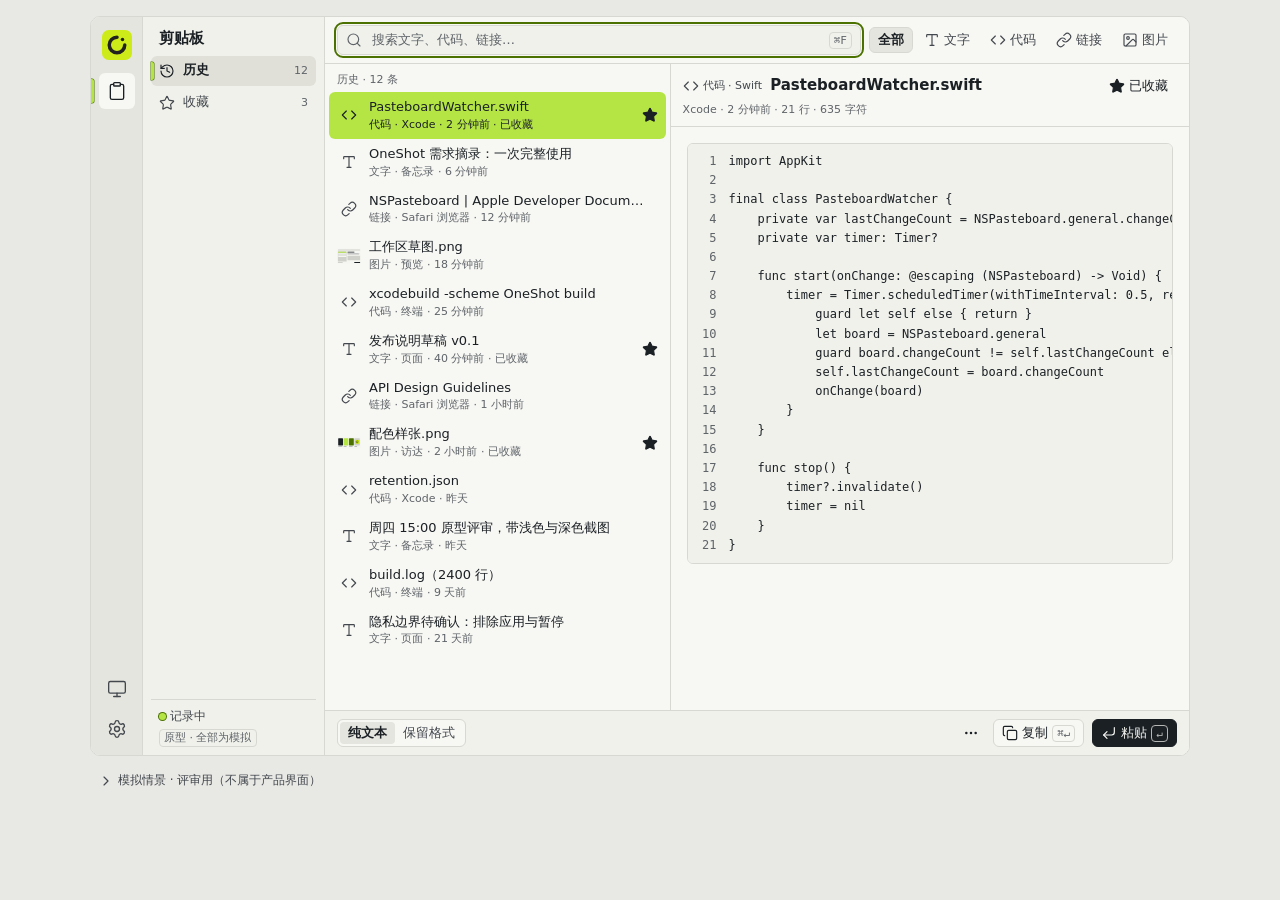
==== prototype/prototype.html @ 05b7710a "Add interactive OneShot prototype" ====
<!doctype html>
<html lang="zh-CN" data-theme="light" data-motion="full">
<head>
<meta charset="utf-8">
<meta name="viewport" content="width=device-width, initial-scale=1">
<title>OneShot · 交互原型（模拟）</title>
<style>
/* OneShot 交互原型。应用导轨 → 功能栏 → 工作区。
 * UI 图标采用 Lucide；完整图标许可证内嵌于本文件。
 */
/* ---- design tokens ---- */
:root {
  /* 字体：只用本机 SF / 苹方 / SF Mono，不加载网络字体 */
  --font-ui-system: -apple-system, BlinkMacSystemFont, "SF Pro Text", "PingFang SC", "Hiragino Sans GB", system-ui, sans-serif;
  --font-ui-pingfang: "PingFang SC", -apple-system, BlinkMacSystemFont, "Hiragino Sans GB", system-ui, sans-serif;
  --font-mono-sf: ui-monospace, "SF Mono", Menlo, monospace;
  --font-mono-menlo: Menlo, ui-monospace, "SF Mono", monospace;
  --font-ui: var(--font-ui-system);
  --font-mono: var(--font-mono-sf);
  /* 字级：13px 为界面正文；设置只提供放大档，不提供缩小档 */
  --text-xs: 11px; --text-sm: 12px; --text-md: 13px; --text-lg: 15px; --text-xl: 20px;
  --lh-tight: 1.25; --lh-ui: 1.45; --lh-prose: 1.65;
  --weight-regular: 400; --weight-strong: 600; --tracking-title: -.01em;
  --space-2xs: 2px; --space-xs: 4px; --space-sm: 8px; --space-md: 12px; --space-lg: 16px; --space-xl: 24px;
  --radius-sm: 4px; --radius-md: 6px; --radius-lg: 10px;
  /* 密度：只改控件高度与行距，不改字号；图标 16 / 20 / 24 三档 */
  --ctl-h: 28px; --row-py: 6px; --nav-h: 30px;
  --icon-sm: 16px; --icon-md: 20px; --icon-lg: 24px;
  /* 三栏：应用导轨固定窄宽；功能栏随中文标签（约 11–14 字）；工作区占剩余 */
  --rail-w: 52px; --rail-hit: 36px; --brand-rail: 32px; --fn-w: 14em; --fn-min: 11em;
  --ease-out: cubic-bezier(.2, .8, .2, 1); --ease-in: cubic-bezier(.4, 0, 1, 1); --ease-in-out: cubic-bezier(.65, 0, .35, 1);
  --dur-fast: 120ms; --dur-base: 200ms; --dur-slow: 280ms;

  --color-desk: oklch(93% .006 110);
  --color-paper: oklch(97.5% .006 110);
  --color-paper-2: oklch(95.5% .007 110);
  --color-paper-3: oklch(92% .008 110);
  --color-rule: oklch(88% .008 110);
  --color-ink: oklch(24% .012 250);
  --color-ink-2: oklch(40% .012 250);
  --color-ink-3: oklch(50% .01 250);
  --color-accent: oklch(86% .19 125);
  --color-on-accent: oklch(24% .012 250);
  --color-accent-deep: oklch(50% .14 128);
  --color-focus: oklch(50% .14 128);
  --color-sel-muted: oklch(90.5% .01 110);
  --color-danger: oklch(52% .17 28);
  --color-mark: oklch(86% .19 125 / .45);
  /* 品牌字形（无底板 sm 派生）：浅色环与点都用墨色（lime 点在纸白上对比不足）；深色环纸白、点 lime */
  --color-brand-ring: var(--color-ink); --color-brand-dot: var(--color-ink);
  --rule-hair: 1px solid var(--color-rule);
  --color-scrim: oklch(24% .012 250 / .28);
  --shadow-pop: 0 8px 24px oklch(24% .012 250 / .18);
  /* 模拟图片内容自身的颜色，不随主题变化 */
  --color-img-paper: oklch(97% .006 110); --color-img-rule: oklch(86% .008 110);
  --color-img-ink: oklch(24% .012 250); --color-img-grey: oklch(62% .01 250);
  --color-img-lime: oklch(86% .19 125); --color-img-olive: oklch(50% .14 128);
}
[data-theme="dark"] {
  --color-desk: oklch(13% .008 250);
  --color-paper: oklch(17% .008 250);
  --color-paper-2: oklch(20% .009 250);
  --color-paper-3: oklch(25% .01 250);
  --color-rule: oklch(30% .01 250);
  --color-ink: oklch(93% .006 110);
  --color-ink-2: oklch(80% .008 110);
  --color-ink-3: oklch(68% .008 110);
  --color-accent: oklch(84% .18 125);
  --color-on-accent: oklch(20% .012 250);
  --color-accent-deep: oklch(78% .16 126);
  --color-focus: oklch(88% .19 125);
  --color-sel-muted: oklch(28% .01 250);
  --color-danger: oklch(70% .15 28);
  --color-mark: oklch(84% .18 125 / .3);
  --color-brand-dot: var(--color-accent);
  --color-scrim: oklch(5% .01 250 / .55);
  --shadow-pop: 0 8px 24px oklch(5% .01 250 / .5);
}
@media (prefers-reduced-motion: reduce) {
  :root { --dur-fast: 100ms; --dur-base: 150ms; --dur-slow: 150ms; }
}
[data-motion="reduced"] { --dur-fast: 100ms; --dur-base: 150ms; --dur-slow: 150ms; }
[data-motion="off"] { --dur-fast: 0ms; --dur-base: 0ms; --dur-slow: 0ms; }
/* 设置 › 外观：字体与密度（即时生效） */
[data-font="pingfang"] { --font-ui: var(--font-ui-pingfang); }
[data-mono="menlo"] { --font-mono: var(--font-mono-menlo); }
[data-density="comfortable"] { --ctl-h: 32px; --row-py: 8px; --nav-h: 34px; }
[data-text="lg"] { --text-xs: 12px; --text-sm: 13px; --text-md: 14px; --text-lg: 16px; --text-xl: 21px; }

/* ---- base ---- */
html, body { margin: 0; overflow-x: clip; }
html { color-scheme: light; }
html[data-theme="dark"] { color-scheme: dark; }
* { box-sizing: border-box; }
body { min-height: 100dvh; background: var(--color-desk); color: var(--color-ink); font: var(--weight-regular) var(--text-md)/var(--lh-ui) var(--font-ui);
  display: flex; flex-direction: column; align-items: center; gap: var(--space-md); padding: var(--space-lg); -webkit-font-smoothing: antialiased; }
button { font: inherit; color: inherit; }
:focus-visible { outline: 2px solid var(--color-focus); outline-offset: 2px; }
/* Lucide：16px 用于按钮与行内，20px 用于空态/状态，24px 只用于大面积空态；线宽随尺寸收窄，保持视觉一致 */
.ic { width: var(--icon-sm); height: var(--icon-sm); flex: none; display: block; }
.ic.md { width: var(--icon-md); height: var(--icon-md); }
.ic.lg { width: var(--icon-lg); height: var(--icon-lg); }
.ic.fill { fill: currentColor; }
mark { background: var(--color-mark); color: inherit; border-radius: 2px; }
.sr { position: absolute; width: 1px; height: 1px; overflow: hidden; clip-path: inset(50%); white-space: nowrap; }
kbd { font: var(--text-xs)/1 var(--font-mono); color: var(--color-ink-3); padding: var(--space-2xs) var(--space-xs); border: var(--rule-hair); border-radius: var(--radius-sm); }

/* ---- 工作区 ---- */
/* 三栏：应用（窄导轨）→ 功能 → 工作区；三栏是同一张纸的三种纸色，只用细线分隔 */
.app { width: min(1100px, 100%); height: min(740px, calc(100dvh - 88px)); min-height: 360px; background: var(--color-paper);
  border: var(--rule-hair); border-radius: var(--radius-lg); overflow: hidden; position: relative;
  display: grid; grid-template-columns: var(--rail-w) minmax(var(--fn-min), var(--fn-w)) minmax(0, 1fr); grid-template-rows: minmax(0, 1fr); }
.route { display: contents; }
.rail { grid-column: 1; grid-row: 1 / -1; display: flex; flex-direction: column; align-items: center; gap: var(--space-xs); padding: var(--space-md) 0 var(--space-sm);
  background: var(--color-paper-3); border-right: var(--rule-hair); min-height: 0; }
/* 品牌原稿 ≥32px 直接使用（design.md：32px 以上用原稿） */
.brand { display: block; margin-bottom: var(--space-sm); }
.brand svg { display: block; width: var(--brand-rail); height: var(--brand-rail); }
/* 唤起：圆点从环心落到缺口处，一次、无回弹（user units：环心 256,256 → 点 343.68,168.32） */
.brand.is-wake circle { animation: brand-wake var(--dur-base) var(--ease-out); }
@keyframes brand-wake { from { opacity: 0; transform: translate(-87.68px, 87.68px); } }
/* 输出反馈字形：assets/brand/oneshot-a-glyph-sm.svg 的内联副本（环两端各收 5°，16px 下端点与点间距约 2.6px） */
.fx { width: var(--icon-sm); height: var(--icon-sm); flex: none; visibility: hidden; }
.fx[data-fx="wait"], .fx[data-fx="ok"], .fx[data-fx="err"] { visibility: visible; }
.fx-ring { fill: none; stroke: var(--color-brand-ring); stroke-width: 56; stroke-linecap: round; transform-origin: 256px 256px; }
.fx-dot { fill: var(--color-brand-dot); transform-origin: 343.68px 168.32px; }
/* 等待：点离位变淡；full 下环转 ≤3 圈（每圈结束缺口都回到点上），超时/取消/完成由 JS 换态即停 */
.fx[data-fx="wait"] .fx-dot { opacity: .4; }
.fx[data-fx="wait"] .fx-ring { animation: spin 1.2s linear 3; }
/* 成功：点回到全不透明并轻缩放一次后停住；失败：点改 danger 色，不抖动 */
.fx[data-fx="ok"] .fx-dot { animation: fx-settle var(--dur-base) var(--ease-out); }
.fx[data-fx="err"] .fx-dot { fill: var(--color-danger); }
@keyframes fx-settle { from { opacity: .4; transform: scale(.7); } }
@keyframes fx-fade { from { opacity: .4; } }
.rail-btn { position: relative; display: grid; place-items: center; width: var(--rail-hit); height: var(--rail-hit); border: 0; border-radius: var(--radius-md);
  background: none; color: var(--color-ink-2); cursor: default; transition: background-color var(--dur-fast) var(--ease-out); }
.rail-btn:hover { background: var(--color-paper-2); color: var(--color-ink); }
.rail-btn:active { transform: translateY(1px); }
.rail-btn:disabled, .rail-btn[aria-disabled="true"] { opacity: .45; cursor: not-allowed; background: none; transform: none; }
/* 选中：左侧 lime 细条 + 纸色变浅，不只靠颜色 */
.rail-btn[aria-current="page"] { background: var(--color-paper); color: var(--color-ink); }
.rail-btn[aria-current="page"]::before, .nav-btn[aria-current="page"]::before { content: ""; position: absolute; left: 0; top: 6px; bottom: 6px; width: 3px;
  border-radius: 0 2px 2px 0; background: var(--color-accent); box-shadow: 0 0 0 .5px var(--color-accent-deep); }
.rail-btn[aria-current="page"]::before { left: calc(-1 * (var(--rail-w) - var(--rail-hit)) / 2); }
.rail-btn[data-off]::after { content: ""; position: absolute; right: 5px; bottom: 5px; width: 6px; height: 6px; border-radius: 50%; background: var(--color-danger); }
.fn { grid-column: 2; grid-row: 1 / -1; display: flex; flex-direction: column; gap: var(--space-xs); min-width: 0; min-height: 0; padding: var(--space-md) var(--space-sm) var(--space-sm);
  background: var(--color-paper-2); border-right: var(--rule-hair); }
.fn-title { display: flex; align-items: center; gap: var(--space-sm); flex-wrap: wrap; margin: 0 var(--space-sm) var(--space-xs); font-size: var(--text-lg);
  font-weight: var(--weight-strong); letter-spacing: var(--tracking-title); line-height: var(--lh-tight); }
.fn-title .off { font-size: var(--text-sm); font-weight: var(--weight-regular); color: var(--color-danger); }
.fn-list { list-style: none; margin: 0; padding: 0; display: grid; gap: var(--space-2xs); }
.fn-foot { margin-top: auto; display: grid; gap: var(--space-xs); justify-items: start; padding: var(--space-sm) var(--space-sm) 0; border-top: var(--rule-hair); }
.work { grid-column: 3; grid-row: 1 / -1; min-width: 0; min-height: 0; display: grid; background: var(--color-paper); }
.clip-work { grid-template-rows: auto auto minmax(0, 1fr) auto; }
.set-work { grid-template-rows: minmax(0, 1fr) auto; }
.tag { font-size: var(--text-xs); color: var(--color-ink-3); border: var(--rule-hair); border-radius: var(--radius-sm); padding: 0 var(--space-xs); white-space: nowrap; }
.spacer { flex: 1; }
.rec { display: flex; align-items: center; gap: var(--space-xs); font-size: var(--text-sm); color: var(--color-ink-2); white-space: nowrap; }
.dot { width: 7px; height: 7px; border-radius: 50%; background: var(--color-accent); box-shadow: 0 0 0 1px var(--color-accent-deep); }

.btn { position: relative; display: inline-flex; align-items: center; gap: var(--space-xs); height: var(--ctl-h); padding: 0 var(--space-sm); border: var(--rule-hair);
  border-radius: var(--radius-md); background: var(--color-paper); white-space: nowrap; cursor: default;
  transition: background-color var(--dur-fast) var(--ease-out), transform var(--dur-fast) var(--ease-out); }
.btn:hover { background: var(--color-paper-3); }
.btn:active { transform: translateY(1px); }
.btn:disabled { opacity: .45; cursor: not-allowed; transform: none; background: var(--color-paper); }
.btn[data-state="loading"] { cursor: progress; opacity: .7; }
.btn[data-state="error"] { border-color: var(--color-danger); color: var(--color-danger); }
.btn.quiet { border-color: transparent; background: transparent; }
.btn.quiet:hover { background: var(--color-paper-3); }
.btn.icon { padding: 0 var(--space-xs); min-width: var(--ctl-h); justify-content: center; }
.btn[aria-disabled="true"] { opacity: .45; cursor: not-allowed; }
/* 触屏：视觉尺寸不变，命中区扩到 ≥ 44px */
@media (pointer: coarse) { .btn.icon::before { content: ""; position: absolute; inset: -8px; } }
.btn.primary { background: var(--color-ink); color: var(--color-paper); border-color: var(--color-ink); }
.btn.primary:hover { background: var(--color-ink-2); }
.btn.primary kbd { color: inherit; border-color: currentColor; opacity: .7; }
.btn.primary:disabled { background: var(--color-ink); }

.query { display: flex; align-items: center; gap: var(--space-sm); padding: var(--space-sm) var(--space-md); border-bottom: var(--rule-hair); min-width: 0; }
.search { flex: 1 1 240px; min-width: 0; display: flex; align-items: center; gap: var(--space-sm); height: calc(var(--ctl-h) + 2px); padding: 0 var(--space-sm);
  background: var(--color-paper-2); border: var(--rule-hair); border-radius: var(--radius-md); color: var(--color-ink-3); }
.search:focus-within { outline: 2px solid var(--color-focus); outline-offset: 1px; }
.search input { flex: 1; min-width: 0; border: 0; background: none; font: inherit; color: var(--color-ink); outline: none; }
.search input::placeholder { color: var(--color-ink-3); }
.filters { display: flex; gap: var(--space-2xs); overflow-x: auto; scrollbar-width: none; flex: none; max-width: 100%; }
.chip { height: calc(var(--ctl-h) - 2px); padding: 0 var(--space-sm); border: 1px solid transparent; border-radius: var(--radius-md); background: none;
  display: inline-flex; align-items: center; gap: var(--space-xs); color: var(--color-ink-2); white-space: nowrap; cursor: default; }
.chip:hover { background: var(--color-paper-3); }
.chip[aria-pressed="true"] { background: var(--color-paper-3); border-color: var(--color-rule); color: var(--color-ink); font-weight: var(--weight-strong); }

.split { display: grid; grid-template-columns: minmax(0, 4fr) minmax(0, 6fr); min-height: 0; }
.list { overflow-y: auto; border-right: var(--rule-hair); padding: var(--space-xs); outline-offset: -2px; overscroll-behavior: contain; }
.cap { font-size: var(--text-xs); color: var(--color-ink-3); padding: var(--space-xs) var(--space-sm); font-variant-numeric: tabular-nums; }
.row { display: grid; grid-template-columns: 24px minmax(0, 1fr) auto; align-items: center; gap: var(--space-sm); padding: var(--row-py) var(--space-sm); border-radius: var(--radius-md); cursor: default; }
.row:hover { background: var(--color-paper-2); }
.row[aria-selected="true"] { background: var(--color-sel-muted); }
.app.is-nav .row[aria-selected="true"] { background: var(--color-accent); color: var(--color-on-accent); }
.app.is-nav .row[aria-selected="true"] .row-meta { color: var(--color-on-accent); }
.row-ic { width: 24px; height: 24px; display: grid; place-items: center; color: var(--color-ink-2); }
.app.is-nav .row[aria-selected="true"] .row-ic { color: var(--color-on-accent); }
.thumb { width: 24px; height: 18px; display: block; border-radius: 2px; overflow: hidden; }
.thumb svg { width: 100%; height: 100%; display: block; }
.row-main { min-width: 0; display: grid; }
.row-title { overflow: hidden; text-overflow: ellipsis; white-space: nowrap; }
.row-meta { font-size: var(--text-xs); color: var(--color-ink-3); overflow: hidden; text-overflow: ellipsis; white-space: nowrap; font-variant-numeric: tabular-nums; }

.preview { display: grid; grid-template-rows: auto auto minmax(0, 1fr); min-width: 0; min-height: 0; }
.pv-head { display: flex; align-items: center; gap: var(--space-sm); padding: var(--space-sm) var(--space-md) 0; min-width: 0; }
.pv-head .back { display: none; }
.pv-type { display: inline-flex; align-items: center; gap: var(--space-xs); font-size: var(--text-xs); color: var(--color-ink-2); white-space: nowrap; }
.pv-title { flex: 1; min-width: 0; margin: 0; font-size: var(--text-lg); font-weight: 600; overflow: hidden; text-overflow: ellipsis; white-space: nowrap; }
.btn[aria-pressed="true"] .ic { fill: currentColor; }
.pv-meta { padding: var(--space-2xs) var(--space-md) var(--space-sm); font-size: var(--text-xs); color: var(--color-ink-3); border-bottom: var(--rule-hair); font-variant-numeric: tabular-nums; }
.pv-body { overflow: auto; padding: var(--space-lg) var(--space-lg) var(--space-xl); outline-offset: -2px; overscroll-behavior: contain; }
.prose { max-width: 68ch; }
.prose p, .prose li { margin: 0 0 var(--space-md); line-height: var(--lh-prose); }
.prose h4 { font-size: var(--text-lg); margin: 0 0 var(--space-sm); }
.code { margin: 0; font: var(--text-sm)/1.6 var(--font-mono); background: var(--color-paper-2); border: var(--rule-hair); border-radius: var(--radius-md);
  padding: var(--space-sm) 0; overflow-x: auto; counter-reset: ln; tab-size: 4; }
.code .ln { display: block; white-space: pre; padding-right: var(--space-md); }
.code .ln::before { counter-increment: ln; content: counter(ln); display: inline-block; width: 4ch; margin-right: var(--space-md); text-align: right; color: var(--color-ink-3); user-select: none; }
.domain { font-size: var(--text-xl); font-weight: 600; margin: 0 0 var(--space-xs); overflow-wrap: anywhere; }
.url { font: var(--text-sm)/1.5 var(--font-mono); color: var(--color-ink-2); overflow-wrap: anywhere; margin: 0 0 var(--space-lg); }
.note { font-size: var(--text-sm); color: var(--color-ink-3); margin: var(--space-md) 0 0; }
.figure { margin: 0; }
.figure svg { width: 100%; max-width: 640px; height: auto; display: block; border: var(--rule-hair); border-radius: var(--radius-md); }
.im-bg { fill: var(--color-img-paper); } .im-line { fill: var(--color-img-rule); } .im-ink { fill: var(--color-img-ink); }
.im-grey { fill: var(--color-img-grey); } .im-lime { fill: var(--color-img-lime); } .im-olive { fill: var(--color-img-olive); }
.im-stroke { fill: none; stroke: var(--color-img-ink); }
.empty { display: grid; justify-items: start; gap: var(--space-sm); max-width: 40ch; color: var(--color-ink-2); }
.empty .ic { color: var(--color-ink-3); }
.empty p { margin: 0; }
.empty .acts { display: flex; gap: var(--space-sm); flex-wrap: wrap; }

.actions { display: flex; align-items: center; gap: var(--space-sm); padding: var(--space-sm) var(--space-md); border-top: var(--rule-hair); background: var(--color-paper-2); min-width: 0; }
.seg { display: inline-flex; padding: var(--space-2xs); border: var(--rule-hair); border-radius: var(--radius-md); background: var(--color-paper); flex: none; }
.seg button { height: calc(var(--ctl-h) - 6px); padding: 0 var(--space-sm); border: 0; border-radius: var(--radius-sm); background: none; color: var(--color-ink-2); white-space: nowrap; cursor: default; }
.seg button[aria-checked="true"] { background: var(--color-paper-3); color: var(--color-ink); font-weight: 600; }
.result { flex: 1; min-width: 0; font-size: var(--text-sm); line-height: 1.35; color: var(--color-ink-2); }
.result.err { color: var(--color-danger); }
[hidden] { display: none !important; }

.review { width: min(1100px, 100%); font-size: var(--text-sm); color: var(--color-ink-2); }
.review summary { display: inline-flex; align-items: center; gap: var(--space-xs); cursor: default; list-style: none; padding: var(--space-xs) var(--space-sm); border-radius: var(--radius-md); }
.review summary::-webkit-details-marker { display: none; }
.review summary .ic { transition: transform var(--dur-fast) var(--ease-out); }
.review[open] summary .ic { transform: rotate(90deg); }

/* ---- 多选、菜单、弹窗、提示 ---- */
.hosts { display: contents; }
.multibar { grid-row: 2; display: flex; align-items: center; gap: var(--space-xs); padding: var(--space-xs) var(--space-md); border-bottom: var(--rule-hair); background: var(--color-paper-2); font-size: var(--text-sm); min-width: 0; }
.query { grid-row: 1; } .split { grid-row: 3; } .actions { grid-row: 4; }
.pick { width: 16px; height: 16px; display: grid; place-items: center; border: 1px solid var(--color-ink-3); border-radius: var(--radius-sm); background: var(--color-paper); color: var(--color-paper); }
.row[aria-checked="true"] .pick { background: var(--color-ink); border-color: var(--color-ink); }
.btn.danger { background: var(--color-danger); border-color: var(--color-danger); color: var(--color-paper); }
.btn.danger:hover { background: var(--color-danger); opacity: .88; }
/* 加载图标：150ms 内不出现（避免一闪），之后有界旋转 ≤3 圈 */
.spin { animation: spin-in 1ms 150ms backwards, spin 1.2s linear 150ms 3; }
@keyframes spin-in { from { opacity: 0; } }
@keyframes spin { to { transform: rotate(360deg); } }
@keyframes pop { from { opacity: 0; transform: translateY(4px); } }
@keyframes fade { from { opacity: 0; } }

.menu { position: fixed; z-index: 20; min-width: 210px; padding: var(--space-xs); background: var(--color-paper); color: var(--color-ink);
  border: var(--rule-hair); border-radius: var(--radius-md); box-shadow: var(--shadow-pop); animation: pop var(--dur-base) var(--ease-out); }
.menu [role="menuitem"] { display: flex; align-items: center; gap: var(--space-sm); width: 100%; height: var(--ctl-h); padding: 0 var(--space-sm); border: 0;
  border-radius: var(--radius-sm); background: none; text-align: left; white-space: nowrap; cursor: default; }
.menu [role="menuitem"]:hover { background: var(--color-paper-3); }
.menu [role="menuitem"]:focus-visible { background: var(--color-paper-3); outline-offset: -2px; }
.menu [role="menuitem"]:active { transform: translateY(1px); }
.menu [role="menuitem"]:disabled { opacity: .45; cursor: not-allowed; background: none; }
.menu [role="menuitem"] kbd { margin-left: auto; }
.menu .warn { color: var(--color-danger); }
.menu hr { border: 0; border-top: var(--rule-hair); margin: var(--space-xs) 0; }

dialog { position: fixed; inset: 0; margin: auto; height: fit-content; max-height: min(86dvh, 680px); width: min(420px, calc(100vw - 2 * var(--space-lg)));
  padding: 0; border: var(--rule-hair); border-radius: var(--radius-lg); background: var(--color-paper); color: var(--color-ink); box-shadow: var(--shadow-pop); overflow: auto; }
dialog[open] { animation: pop var(--dur-slow) var(--ease-out); }
dialog::backdrop { background: var(--color-scrim); }
dialog.wide { width: min(560px, calc(100vw - 2 * var(--space-lg))); }
dialog.zoom { width: min(920px, calc(100vw - 2 * var(--space-lg))); }
.zoom .pv-body { max-height: 68dvh; }
.dlg-head { display: flex; align-items: center; gap: var(--space-sm); padding: var(--space-md) var(--space-lg); border-bottom: var(--rule-hair); }
.dlg-head h2 { flex: 1; min-width: 0; margin: 0; font-size: var(--text-lg); overflow-wrap: anywhere; }
.dlg-body { display: grid; gap: var(--space-lg); padding: var(--space-md) var(--space-lg); }
.dlg-body p { margin: 0; }
.dlg-foot { position: sticky; bottom: 0; display: flex; align-items: center; justify-content: flex-end; flex-wrap: wrap; gap: var(--space-sm);
  padding: var(--space-sm) var(--space-lg); border-top: var(--rule-hair); background: var(--color-paper-2); }
.dlg-list { margin: 0; padding-left: var(--space-lg); color: var(--color-ink-2); }
.dlg-list li { overflow-wrap: anywhere; }
.keys { display: grid; grid-template-columns: max-content minmax(0, 1fr); gap: var(--space-xs) var(--space-md); margin: 0; }
.keys dt { font: var(--text-sm)/1.6 var(--font-mono); } .keys dd { margin: 0; color: var(--color-ink-2); }

.opt { display: inline-flex; align-items: center; gap: var(--space-xs); white-space: nowrap; }
.opt:has(input:disabled) { color: var(--color-ink-3); cursor: not-allowed; }
input[type="radio"], input[type="checkbox"] { margin: 0; accent-color: var(--color-accent-deep); }
input[type="radio"]:disabled, input[type="checkbox"]:disabled { cursor: not-allowed; }
select { height: var(--ctl-h); padding: 0 var(--space-xs); font: inherit; color: var(--color-ink); background: var(--color-paper); border: var(--rule-hair); border-radius: var(--radius-md); }
select:hover { background: var(--color-paper-2); }
select:disabled { opacity: .55; cursor: not-allowed; }
.val { font-weight: var(--weight-strong); font-variant-numeric: tabular-nums; }
.help { min-height: 1lh; margin: 0; font-size: var(--text-sm); color: var(--color-ink-3); }
.help:empty { min-height: 0; }
.help.err { color: var(--color-danger); } .help.ok { color: var(--color-ink); }

/* ---- 设置（OneShot 应用层）：第二栏搜索 + 分类，第三栏选项（全部模拟） ---- */
.set-find .search { background: var(--color-paper); }
.set-nav { flex: 1; min-height: 0; overflow-y: auto; }
.set-nav ul { list-style: none; margin: 0; padding: 0; display: grid; gap: var(--space-2xs); }
.nav-group { margin: var(--space-md) var(--space-sm) var(--space-xs); font-size: var(--text-sm); font-weight: var(--weight-strong); color: var(--color-ink-3); }
.nav-btn { position: relative; display: flex; align-items: center; gap: var(--space-sm); width: 100%; height: var(--nav-h); padding: 0 var(--space-sm); border: 0;
  border-radius: var(--radius-md); background: none; color: var(--color-ink-2); text-align: left; white-space: nowrap; cursor: default;
  transition: background-color var(--dur-fast) var(--ease-out); }
.nav-btn:hover { background: var(--color-paper-3); color: var(--color-ink); }
.nav-btn:active { transform: translateY(1px); }
.nav-btn[aria-current="page"] { background: var(--color-sel-muted); color: var(--color-ink); font-weight: var(--weight-strong); }
.nav-btn:focus-visible { outline-offset: -2px; }
.nav-btn:disabled { opacity: .45; cursor: not-allowed; background: none; transform: none; }
.nav-text { flex: 1; min-width: 0; overflow: hidden; text-overflow: ellipsis; }
.nav-badge { font-size: var(--text-xs); font-weight: var(--weight-regular); color: var(--color-ink-3); }
.nav-badge.warn { color: var(--color-danger); }
.set-main { min-width: 0; min-height: 0; overflow-y: auto; padding: var(--space-lg) var(--space-xl) var(--space-xl); container-type: inline-size; overscroll-behavior: contain; }
.panel { display: grid; gap: var(--space-xl); max-width: 620px; }
fieldset.panel { margin: 0; padding: 0; border: 0; min-width: 0; }
.panel-head { display: grid; gap: var(--space-2xs); }
.panel-head h3 { margin: 0; font-size: var(--text-lg); font-weight: var(--weight-strong); line-height: var(--lh-tight); letter-spacing: var(--tracking-title); }
.panel-head p { margin: 0; font-size: var(--text-sm); color: var(--color-ink-3); }
.group { display: grid; gap: var(--space-xs); margin: 0; padding: 0; border: 0; min-width: 0; }
.group > legend { padding: 0; margin-bottom: var(--space-xs); font-size: var(--text-sm); font-weight: var(--weight-strong); color: var(--color-ink-2); }
.group-box { border: var(--rule-hair); border-radius: var(--radius-md); background: var(--color-paper); }
.field { display: grid; grid-template-columns: minmax(0, 1fr) auto; align-items: center; gap: var(--space-xs) var(--space-lg);
  min-height: calc(var(--ctl-h) + 2 * var(--space-sm)); padding: var(--space-sm) var(--space-md); border-radius: var(--radius-md); }
.field + .field { border-top: var(--rule-hair); border-radius: 0; }
.field-text { display: grid; gap: var(--space-2xs); min-width: 0; }
.field-label { line-height: var(--lh-tight); }
.field-desc { font-size: var(--text-sm); color: var(--color-ink-3); }
.field-ctl { display: flex; align-items: center; flex-wrap: wrap; justify-content: flex-end; gap: var(--space-xs) var(--space-md); }
.field > .help { grid-column: 1 / -1; }
.field.is-hit { animation: hit 1.6s var(--ease-out); }
@keyframes hit { from { background: var(--color-mark); } }
fieldset:disabled .field-label { color: var(--color-ink-3); }
.state { display: inline-flex; align-items: center; gap: var(--space-xs); font-weight: var(--weight-strong); white-space: nowrap; }
.state.err { color: var(--color-danger); }
.note-box { margin: 0; padding: var(--space-sm) var(--space-md); border: 1px dashed var(--color-rule); border-radius: var(--radius-md); font-size: var(--text-sm); color: var(--color-ink-2); }
.switch { appearance: none; -webkit-appearance: none; position: relative; flex: none; width: 30px; height: 18px; margin: 0; border: 1px solid var(--color-rule);
  border-radius: 9px; background: var(--color-paper-3); cursor: default; transition: background-color var(--dur-fast) var(--ease-out); }
.switch::after { content: ""; position: absolute; top: 1px; left: 1px; width: 14px; height: 14px; border-radius: 50%; background: var(--color-paper);
  box-shadow: 0 0 0 1px var(--color-rule); transition: transform var(--dur-fast) var(--ease-out); }
.switch:hover { border-color: var(--color-ink-3); }
.switch:checked { background: var(--color-accent-deep); border-color: var(--color-accent-deep); }
.switch:checked::after { transform: translateX(12px); }
.switch:active::after { width: 16px; }
.switch:disabled { opacity: .45; cursor: not-allowed; }
.hk-vals { display: flex; gap: var(--space-md); }
.hk-val { display: grid; gap: var(--space-2xs); min-width: 56px; font-size: var(--text-xs); color: var(--color-ink-3); }
.hk-val kbd { justify-self: start; font-size: var(--text-sm); color: var(--color-ink); }
.hk-val.draft kbd { border-style: dashed; }
.hits { display: grid; gap: var(--space-2xs); }
.hit-row { display: grid; grid-template-columns: var(--icon-sm) minmax(0, 1fr); gap: var(--space-2xs) var(--space-sm); width: 100%; padding: var(--space-sm);
  border: 0; border-radius: var(--radius-md); background: none; text-align: left; cursor: default; }
.hit-row:hover { background: var(--color-paper-3); }
.hit-row:focus-visible { background: var(--color-paper-3); outline-offset: -2px; }
.hit-row:active { transform: translateY(1px); }
.hit-row .ic { margin-top: 1px; color: var(--color-ink-3); }
.hit-path { display: block; font-size: var(--text-xs); color: var(--color-ink-3); }
.hit-label { display: block; font-weight: var(--weight-strong); }
.hit-desc { display: block; font-size: var(--text-sm); color: var(--color-ink-2); }
.set-foot { display: flex; align-items: center; justify-content: flex-end; flex-wrap: wrap; gap: var(--space-sm); padding: var(--space-sm) var(--space-md);
  border-top: var(--rule-hair); background: var(--color-paper-2); min-width: 0; }
.set-status { flex: 1; min-width: 0; margin: 0; font-size: var(--text-sm); color: var(--color-ink-2); }
.set-status.err { color: var(--color-danger); }
.font-sample { font-size: var(--text-sm); color: var(--color-ink-2); }
.font-sample code { font-family: var(--font-mono); }
@container (max-width: 460px) {
  .field { grid-template-columns: minmax(0, 1fr); }
  .field-ctl { justify-content: flex-start; }
}

/* ---- tooltip：悬停 800ms、聚焦立即、Esc 关闭；可悬停在提示上 ---- */
.tip { position: fixed; inset: auto; z-index: 40; margin: 0; max-width: 260px; padding: var(--space-xs) var(--space-sm); border: 0; border-radius: var(--radius-sm);
  background: var(--color-ink); color: var(--color-paper); font-size: var(--text-xs); line-height: var(--lh-tight); box-shadow: var(--shadow-pop);
  animation: fade var(--dur-base) var(--ease-out); overflow: visible; }
.tip kbd { color: inherit; border-color: currentColor; opacity: .8; }

.toast { position: absolute; right: var(--space-md); bottom: 56px; z-index: 15; display: flex; align-items: center; gap: var(--space-sm);
  max-width: calc(100% - 2 * var(--space-md)); padding: var(--space-xs) var(--space-xs) var(--space-xs) var(--space-md);
  background: var(--color-ink); color: var(--color-paper); border-radius: var(--radius-md); box-shadow: var(--shadow-pop); font-size: var(--text-sm);
  animation: pop var(--dur-slow) var(--ease-out); }
.toast .msg { min-width: 0; }
.toast .btn { height: 24px; background: transparent; color: inherit; border-color: currentColor; }
.toast .btn.quiet { border-color: transparent; }
.toast .btn:hover { background: var(--color-ink-2); }
.toast :focus-visible { outline-color: currentColor; }

.reopen { width: min(1100px, 100%); display: flex; align-items: center; flex-wrap: wrap; gap: var(--space-md); padding: var(--space-lg);
  background: var(--color-paper); border: 1px dashed var(--color-ink-3); border-radius: var(--radius-lg); }

.scn { display: grid; gap: var(--space-sm); padding: var(--space-sm); }
.scn-row { display: flex; flex-wrap: wrap; align-items: center; gap: var(--space-xs) var(--space-sm); }
.scn-row > b { width: 40px; flex: none; color: var(--color-ink); }
.scn .btn { height: 26px; }
.scn label:not(.opt) { display: inline-flex; align-items: center; gap: var(--space-xs); white-space: nowrap; }
.scn-status { min-height: 1lh; margin: 0; color: var(--color-ink); }

/* 减少：空间位移改淡变，加载不旋转（静态图标 + 文字）；与下方系统媒体查询逐条对应，JS motionLevel() 同一规则 */
[data-motion="reduced"] .menu, [data-motion="reduced"] dialog[open], [data-motion="reduced"] .toast, [data-motion="reduced"] .brand.is-wake circle { animation-name: fade; }
[data-motion="reduced"] .btn:active, [data-motion="reduced"] .menu [role="menuitem"]:active, [data-motion="reduced"] .nav-btn:active,
[data-motion="reduced"] .rail-btn:active, [data-motion="reduced"] .hit-row:active { transform: none; }
[data-motion="reduced"] .spin { animation: spin-in 1ms 150ms backwards; }
[data-motion="reduced"] .fx .fx-ring { animation: none; }
[data-motion="reduced"] .fx[data-fx="ok"] .fx-dot { animation-name: fx-fade; }
/* 动效关闭：不播放任何动画与过渡，状态只靠静态样式与文字（定位高亮改为静态底色，由 JS 1.6s 后移除） */
[data-motion="off"] *, [data-motion="off"] *::before, [data-motion="off"] *::after { animation: none !important; transition: none !important; }
[data-motion="off"] .field.is-hit { background: var(--color-mark); }
@media (prefers-reduced-motion: reduce) {
  .menu, dialog[open], .toast, .brand.is-wake circle { animation-name: fade; }
  .btn:active, .menu [role="menuitem"]:active, .nav-btn:active, .rail-btn:active, .hit-row:active { transform: none; }
  .spin { animation: spin-in 1ms 150ms backwards; }
  .fx[data-fx] .fx-ring { animation: none; }
  .fx[data-fx="ok"] .fx-dot { animation-name: fx-fade; }
}

@media (max-width: 800px) {
  body { padding: 0; gap: 0; }
  .app { height: 100dvh; border: 0; border-radius: 0; }
  .query { flex-wrap: wrap; }
  .search { flex-basis: 100%; }
  .split { grid-template-columns: minmax(0, 1fr); }
  .list { border-right: 0; }
  .app[data-view="list"] .preview, .app[data-view="preview"] .list { display: none; }
  .pv-head .back { display: inline-flex; }
  .actions { flex-wrap: wrap; }
  .result { order: -1; flex-basis: 100%; }
  .review { padding: var(--space-sm) var(--space-md) var(--space-lg); }
  .toast { left: var(--space-sm); right: var(--space-sm); bottom: 104px; }
  .reopen { border-radius: 0; }
}
/* 窄窗口：第一栏保留；功能栏收成工作区顶部的同语义控件（同一组按钮、同样的 aria-current），选中条改到底边 */
@media (max-width: 600px) {
  .app { grid-template-columns: var(--rail-w) minmax(0, 1fr); grid-template-rows: auto minmax(0, 1fr); }
  .fn { grid-column: 2; grid-row: 1; flex-direction: row; flex-wrap: wrap; align-items: center; gap: var(--space-xs) var(--space-sm);
    padding: var(--space-sm); border-right: 0; border-bottom: var(--rule-hair); }
  .work { grid-column: 2; grid-row: 2; }
  .fn-title { margin: 0 var(--space-xs); font-size: var(--text-md); }
  .fn-list, .set-nav ul { display: flex; gap: var(--space-2xs); }
  .fn-foot { margin: 0 0 0 auto; padding: 0; border-top: 0; }
  .set-find { flex: 1 1 100%; }
  .set-nav { flex: 1 1 100%; display: flex; align-items: center; gap: var(--space-xs); overflow-x: auto; scrollbar-width: thin; }
  .nav-group { margin: 0 var(--space-xs); white-space: nowrap; }
  .nav-btn { width: auto; flex: none; }
  .nav-text { flex: none; }
  .nav-btn[aria-current="page"]::before { left: var(--space-sm); right: var(--space-sm); top: auto; bottom: 0; width: auto; height: 3px; border-radius: 2px 2px 0 0; }
  .set-main { padding: var(--space-md); }
}
@media (max-width: 440px) {
  .tag, .act-label kbd { display: none; }
  .actions { gap: var(--space-xs); }
  .actions .spacer { display: none; }
}
</style>
<!-- BEGIN EMBEDDED ICON LICENSE
Source: https://github.com/lucide-icons/lucide
Retrieved 2026-10-04. Official repository main branch snapshot. UI icons are Lucide (ISC; Feather-derived icons MIT). The brand mark is not Lucide: it is the user-supplied OneShot A (open ring + separate dot).

ISC License

Copyright (c) 2026 Lucide Icons and Contributors

Permission to use, copy, modify, and/or distribute this software for any
purpose with or without fee is hereby granted, provided that the above
copyright notice and this permission notice appear in all copies.

THE SOFTWARE IS PROVIDED "AS IS" AND THE AUTHOR DISCLAIMS ALL WARRANTIES
WITH REGARD TO THIS SOFTWARE INCLUDING ALL IMPLIED WARRANTIES OF
MERCHANTABILITY AND FITNESS. IN NO EVENT SHALL THE AUTHOR BE LIABLE FOR
ANY SPECIAL, DIRECT, INDIRECT, OR CONSEQUENTIAL DAMAGES OR ANY DAMAGES
WHATSOEVER RESULTING FROM LOSS OF USE, DATA OR PROFITS, WHETHER IN AN
ACTION OF CONTRACT, NEGLIGENCE OR OTHER TORTIOUS ACTION, ARISING OUT OF
OR IN CONNECTION WITH THE USE OR PERFORMANCE OF THIS SOFTWARE.

—-

The following Lucide icons are derived from the Feather project:

airplay, alert-circle, alert-octagon, alert-triangle, aperture, arrow-down-circle, arrow-down-left, arrow-down-right, arrow-down, arrow-left-circle, arrow-left, arrow-right-circle, arrow-right, arrow-up-circle, arrow-up-left, arrow-up-right, arrow-up, at-sign, calendar, cast, check, chevron-down, chevron-left, chevron-right, chevron-up, chevrons-down, chevrons-left, chevrons-right, chevrons-up, circle, clipboard, clock, code, columns, command, compass, corner-down-left, corner-down-right, corner-left-down, corner-left-up, corner-right-down, corner-right-up, corner-up-left, corner-up-right, crosshair, database, divide-circle, divide-square, dollar-sign, download, external-link, feather, frown, hash, headphones, help-circle, info, italic, key, layout, life-buoy, link-2, link, loader, lock, log-in, log-out, maximize, meh, minimize, minimize-2, minus-circle, minus-square, minus, monitor, moon, more-horizontal, more-vertical, move, music, navigation-2, navigation, octagon, pause-circle, percent, plus-circle, plus-square, plus, power, radio, rss, search, server, share, shopping-bag, sidebar, smartphone, smile, square, table-2, tablet, target, terminal, trash-2, trash, triangle, tv, type, upload, x-circle, x-octagon, x-square, x, zoom-in, zoom-out

The MIT License (MIT) (for the icons listed above)

Copyright (c) 2013-present Cole Bemis

Permission is hereby granted, free of charge, to any person obtaining a copy
of this software and associated documentation files (the "Software"), to deal
in the Software without restriction, including without limitation the rights
to use, copy, modify, merge, publish, distribute, sublicense, and/or sell
copies of the Software, and to permit persons to whom the Software is
furnished to do so, subject to the following conditions:

The above copyright notice and this permission notice shall be included in all
copies or substantial portions of the Software.

THE SOFTWARE IS PROVIDED "AS IS", WITHOUT WARRANTY OF ANY KIND, EXPRESS OR
IMPLIED, INCLUDING BUT NOT LIMITED TO THE WARRANTIES OF MERCHANTABILITY,
FITNESS FOR A PARTICULAR PURPOSE AND NONINFRINGEMENT. IN NO EVENT SHALL THE
AUTHORS OR COPYRIGHT HOLDERS BE LIABLE FOR ANY CLAIM, DAMAGES OR OTHER
LIABILITY, WHETHER IN AN ACTION OF CONTRACT, TORT OR OTHERWISE, ARISING FROM,
OUT OF OR IN CONNECTION WITH THE SOFTWARE OR THE USE OR OTHER DEALINGS IN THE
SOFTWARE.

END EMBEDDED ICON LICENSE -->
</head>
<body>
<div class="app" id="app" data-route="clipboard" data-view="list">
  <!-- 第一栏：OneShot 应用层。只列真实模块（现在只有剪贴板）；全局设置在底部 -->
  <nav class="rail" aria-label="OneShot 模块">
    <!-- OneShot 品牌标志：开口圆环与独立圆点。 -->
    <span class="brand" role="img" aria-label="OneShot" data-tip="OneShot"><svg xmlns="http://www.w3.org/2000/svg" width="512" height="512" viewBox="0 0 512 512"><rect x="16" y="16" width="480" height="480" rx="108" fill="#CDEB18"/><path d="M256 132 A124 124 0 1 0 380 256" fill="none" stroke="#22231F" stroke-width="56" stroke-linecap="round"/><circle cx="343.68" cy="168.32" r="28" fill="#22231F"/></svg></span>
    <button class="rail-btn" id="railClip" type="button" data-route="clipboard" aria-current="page" aria-label="剪贴板" data-tip="剪贴板"><span data-i="clipboard" data-size="md"></span></button>
    <span class="spacer"></span>
    <button class="rail-btn" id="themeBtn" type="button"></button>
    <button class="rail-btn" id="settingsBtn" type="button" data-route="settings" aria-label="OneShot 设置" aria-keyshortcuts="Meta+Comma" data-tip="OneShot 设置 <kbd>⌘,</kbd>"><span data-i="settings" data-size="md"></span></button>
  </nav>

  <!-- 剪贴板：第二栏功能（历史 / 收藏），第三栏工作区 -->
  <div class="route" id="clipRoute">
  <nav class="fn" aria-labelledby="clipTitle">
    <h2 class="fn-title" id="clipTitle">剪贴板<span class="off" id="moduleOff" hidden>已停用</span></h2>
    <ul class="fn-list" id="fnNav">
      <li><button class="nav-btn" type="button" data-fn="history" aria-current="page"><span data-i="history"></span><span class="nav-text">历史</span><span class="nav-badge" id="cntHistory"></span></button></li>
      <li><button class="nav-btn" type="button" data-fn="fav"><span data-i="star"></span><span class="nav-text">收藏</span><span class="nav-badge" id="cntFav"></span></button></li>
    </ul>
    <div class="fn-foot">
      <span class="rec" id="recState"><i class="dot" aria-hidden="true"></i><span>记录中</span></span>
      <span class="tag">原型 · 全部为模拟</span>
    </div>
  </nav>

  <section class="work clip-work" aria-labelledby="clipTitle">
  <div class="query">
    <label class="search"><span data-i="search"></span><span class="sr" id="qLbl">搜索历史</span>
      <input id="q" type="search" placeholder="搜索文字、代码、链接…" autocomplete="off" spellcheck="false" aria-controls="list">
      <button class="btn quiet icon" id="clearQ" type="button" aria-label="清除搜索" data-tip="清除搜索 <kbd>Esc</kbd>" hidden><span data-i="x"></span></button>
      <kbd>⌘F</kbd>
    </label>
    <div class="filters" role="group" aria-label="类型筛选" id="filters">
      <button class="chip" type="button" data-filter="all" aria-pressed="true">全部</button>
      <button class="chip" type="button" data-filter="text" aria-pressed="false"><span data-i="type"></span>文字</button>
      <button class="chip" type="button" data-filter="code" aria-pressed="false"><span data-i="code"></span>代码</button>
      <button class="chip" type="button" data-filter="link" aria-pressed="false"><span data-i="link"></span>链接</button>
      <button class="chip" type="button" data-filter="image" aria-pressed="false"><span data-i="image"></span>图片</button>
    </div>
  </div>

  <div class="multibar" id="multibar" role="toolbar" aria-label="多选删除" hidden>
    <span id="mbCount" aria-live="polite"></span><span class="spacer"></span>
    <button class="btn" id="mbAll" type="button">全选当前结果</button>
    <button class="btn" id="mbDel" type="button"></button>
    <button class="btn quiet" id="mbDone" type="button">完成 <kbd>Esc</kbd></button>
  </div>

  <main class="split">
    <section class="list" id="list" role="listbox" tabindex="0" aria-label="剪贴板历史"></section>
    <section class="preview" id="preview" aria-label="预览">
      <header class="pv-head">
        <button class="btn quiet icon back" id="backBtn" type="button" aria-label="返回列表" data-tip="返回列表 <kbd>Esc</kbd>"><span data-i="arrow-left"></span></button>
        <span class="pv-type" id="pvType"></span>
        <h2 class="pv-title" id="pvTitle"></h2>
        <button class="btn quiet" id="favBtn" type="button" aria-pressed="false" title="收藏 ⌘D"></button>
      </header>
      <div class="pv-meta" id="pvMeta"></div>
      <div class="pv-body" id="pvBody" tabindex="0" aria-label="预览内容"></div>
    </section>
  </main>

  <footer class="actions">
    <div class="seg" role="radiogroup" aria-label="输出格式" id="fmtSeg">
      <button type="button" role="radio" data-fmt="plain" aria-checked="true">纯文本</button>
      <button type="button" role="radio" data-fmt="rich" aria-checked="false">保留格式</button>
    </div>
    <svg class="fx" id="fx" data-fx="idle" viewBox="104 104 304 304" aria-hidden="true"><path class="fx-ring" d="M245.19 132.47 A124 124 0 1 0 379.53 266.81"/><circle class="fx-dot" cx="343.68" cy="168.32" r="28"/></svg>
    <div class="result" id="result" role="status" aria-live="polite"></div>
    <button class="btn" id="resultAct" type="button" hidden></button>
    <span class="spacer"></span>
    <button class="btn quiet icon" id="moreBtn" type="button" aria-label="更多操作" aria-haspopup="menu" aria-controls="menu" aria-expanded="false" data-tip="更多：删除、多选、清空、撤销"><span data-i="ellipsis"></span></button>
    <button class="btn act-label" id="copyBtn" type="button"><span data-i="copy"></span>复制 <kbd>⌘↵</kbd></button>
    <button class="btn primary act-label" id="pasteBtn" type="button"><span data-i="corner-down-left"></span>粘贴 <kbd>↵</kbd></button>
  </footer>
  </section>
  </div>

  <!-- 设置：OneShot 应用层全局状态。第二栏搜索 + 分类，第三栏当前分类的选项；不是弹窗 -->
  <div class="route" id="setRoot" hidden>
  <nav class="fn" aria-labelledby="setTitle">
    <h2 class="fn-title" id="setTitle">设置<span class="tag">建议值 · 全部为模拟</span></h2>
    <div class="set-find">
      <label class="search"><span data-i="search"></span><span class="sr">搜索设置</span>
        <input id="setQ" type="search" placeholder="搜索设置" autocomplete="off" spellcheck="false" aria-controls="p-hits" aria-describedby="setQHint">
        <button class="btn quiet icon" id="setQClear" type="button" aria-label="清除设置搜索" data-tip="清除搜索 <kbd>Esc</kbd>" hidden><span data-i="x"></span></button>
      </label>
      <span class="sr" id="setQHint">中英文名称、说明和同义词都可搜索；↓ 进入结果，↵ 打开第一个结果</span>
    </div>
    <div class="set-nav" role="group" aria-label="设置分类" id="setNav">
          <p class="nav-group">OneShot</p>
          <ul>
            <li><button class="nav-btn" type="button" data-sec="general" aria-label="通用" data-tip="通用"><span data-i="settings"></span><span class="nav-text">通用</span></button></li>
            <li><button class="nav-btn" type="button" data-sec="appearance" aria-label="外观与动效" data-tip="外观与动效"><span data-i="sun"></span><span class="nav-text">外观与动效</span></button></li>
            <li><button class="nav-btn" type="button" data-sec="shortcuts" aria-label="全局快捷键" data-tip="全局快捷键"><span data-i="command"></span><span class="nav-text">全局快捷键</span><span class="nav-badge warn" id="hkBadge" hidden></span></button></li>
            <li><button class="nav-btn" type="button" data-sec="privacy" aria-label="隐私与数据" data-tip="隐私与数据"><span data-i="shield"></span><span class="nav-text">隐私与数据</span></button></li>
          </ul>
          <p class="nav-group">模块</p>
          <ul>
            <li><button class="nav-btn" type="button" data-sec="clipboard" aria-label="模块 · 剪贴板" data-tip="模块 · 剪贴板"><span data-i="clipboard"></span><span class="nav-text">剪贴板</span><span class="nav-badge" id="clipBadge"></span></button></li>
          </ul>
    </div>
  </nav>

  <section class="work set-work" aria-labelledby="setTitle">
        <div class="set-main" id="setMain">

          <section class="panel" id="p-general" data-sec="general" aria-labelledby="h-general" hidden>
            <header class="panel-head"><h3 id="h-general">通用</h3><p>OneShot 整体的常驻与窗口行为。均为会话内模拟，不改动 macOS 登录项或菜单栏。</p></header>
            <fieldset class="group"><legend>启动与常驻</legend><div class="group-box">
              <div class="field" id="f-menubar" data-s="menu bar menubar status item tray 菜单栏 状态栏 托盘 图标 常驻">
                <label class="field-text" for="menubarSw"><span class="field-label">在菜单栏显示 OneShot</span><span class="field-desc">从菜单栏打开模块和设置。</span></label>
                <div class="field-ctl"><input class="switch" type="checkbox" role="switch" id="menubarSw"></div></div>
              <div class="field" id="f-login" data-s="launch at login startup boot 开机 登录 自启 自动启动">
                <label class="field-text" for="loginSw"><span class="field-label">登录时启动</span><span class="field-desc">登录 macOS 后在后台启动（模拟，不修改登录项）。</span></label>
                <div class="field-ctl"><input class="switch" type="checkbox" role="switch" id="loginSw"></div></div>
              <div class="field" id="f-close" data-s="close window quit hide dock background 关闭 退出 隐藏 程序坞 后台 窗口">
                <div class="field-text"><span class="field-label" id="closeLbl">关闭窗口后</span><span class="field-desc" id="closeDesc"></span></div>
                <div class="field-ctl" role="radiogroup" aria-labelledby="closeLbl" aria-describedby="closeDesc">
                  <label class="opt"><input type="radio" name="closeAct" value="menubar">保留在菜单栏（建议）</label>
                  <label class="opt"><input type="radio" name="closeAct" value="dock">保留在程序坞</label>
                  <label class="opt"><input type="radio" name="closeAct" value="quit">退出</label></div>
                <p class="help" id="closeHelp" role="status" aria-live="polite"></p></div>
            </div></fieldset>
            <fieldset class="group"><legend>模块与扩展</legend><div class="group-box">
              <div class="field" id="f-modules" data-s="modules extension extensions ai plugin future roadmap account sync 模块 扩展 插件 人工智能 未来 账户 同步">
                <div class="field-text"><span class="field-label">已安装模块：剪贴板</span>
                  <span class="field-desc">OneShot 按模块组织功能。内容整理、AI 处理等候选模块仍在评估；首版不包含账户、云同步或付费。任何上传能力推出前都会单独说明数据去向。</span></div>
                <div class="field-ctl"><button class="btn" type="button" data-go="clipboard">模块设置<span data-i="arrow-right"></span></button></div></div>
            </div></fieldset>
          </section>

          <section class="panel" id="p-appearance" data-sec="appearance" aria-labelledby="h-appearance" hidden>
            <header class="panel-head"><h3 id="h-appearance">外观与动效</h3><p>作用于 OneShot 的所有窗口，改动立即生效。</p></header>
            <fieldset class="group"><legend>外观</legend><div class="group-box">
              <div class="field" id="f-theme" data-s="theme appearance dark light mode color scheme 深色 浅色 暗色 夜间 外观 主题 配色">
                <div class="field-text"><span class="field-label" id="themeLbl">主题</span><span class="field-desc">“跟随系统”随 macOS 外观切换。</span></div>
                <div class="field-ctl" role="radiogroup" aria-labelledby="themeLbl">
                  <label class="opt"><input type="radio" name="theme" value="light">浅色</label>
                  <label class="opt"><input type="radio" name="theme" value="dark">深色</label>
                  <label class="opt"><input type="radio" name="theme" value="system">跟随系统（建议）</label></div></div>
              <div class="field" id="f-motion" data-s="motion animation reduce reduced transitions 动画 动效 减少动态 过渡">
                <div class="field-text"><span class="field-label" id="motionLbl">动效</span><span class="field-desc">覆盖打开、切换、加载与点击反馈。</span></div>
                <div class="field-ctl" role="radiogroup" aria-labelledby="motionLbl" aria-describedby="motionHelp">
                  <label class="opt"><input type="radio" name="motion" value="full">完整</label>
                  <label class="opt"><input type="radio" name="motion" value="reduced">减少</label>
                  <label class="opt"><input type="radio" name="motion" value="off">关闭</label></div>
                <p class="help" id="motionHelp"></p></div>
            </div></fieldset>
            <fieldset class="group"><legend>文字与密度</legend><div class="group-box">
              <div class="field" id="f-font" data-s="font typeface ui font sf pro pingfang 字体 界面字体 苹方 字形">
                <div class="field-text"><label class="field-label" for="fontSel">界面字体</label><span class="field-desc font-sample">OneShot 剪贴板 · Aa Bb 0123</span></div>
                <div class="field-ctl"><select id="fontSel"><option value="system">系统 SF + 苹方（建议）</option><option value="pingfang">苹方优先</option></select></div></div>
              <div class="field" id="f-mono" data-s="monospace mono code font menlo sf mono 等宽 代码字体">
                <div class="field-text"><label class="field-label" for="monoSel">代码字体</label><span class="field-desc font-sample"><code>let x = 0 // 0O lI1</code></span></div>
                <div class="field-ctl"><select id="monoSel"><option value="sf">SF Mono（建议）</option><option value="menlo">Menlo</option></select></div></div>
              <div class="field" id="f-text" data-s="font size text size larger zoom 字号 字体大小 文字大小 放大">
                <div class="field-text"><span class="field-label" id="textLbl">文字大小</span><span class="field-desc">只提供放大档，中文正文不小于 13px。</span></div>
                <div class="field-ctl" role="radiogroup" aria-labelledby="textLbl">
                  <label class="opt"><input type="radio" name="textSize" value="md">标准 13（建议）</label>
                  <label class="opt"><input type="radio" name="textSize" value="lg">较大 14</label></div></div>
              <div class="field" id="f-density" data-s="density compact comfortable spacing padding 密度 紧凑 宽松 间距 行距">
                <div class="field-text"><span class="field-label" id="densLbl">密度</span><span class="field-desc">只改变行距和控件高度，字号不变。</span></div>
                <div class="field-ctl" role="radiogroup" aria-labelledby="densLbl">
                  <label class="opt"><input type="radio" name="density" value="compact">紧凑（建议）</label>
                  <label class="opt"><input type="radio" name="density" value="comfortable">宽松</label></div></div>
            </div></fieldset>
          </section>

          <section class="panel" id="p-shortcuts" data-sec="shortcuts" aria-labelledby="h-shortcuts" hidden>
            <header class="panel-head"><h3 id="h-shortcuts">全局快捷键</h3><p>在任何应用中都可触发。录制后需保存才生效；未保存的草稿会保留到保存或放弃。模拟：不注册系统快捷键，浏览器也会占用部分组合。</p></header>
            <fieldset class="group"><legend>命令</legend><div class="group-box">
              <div class="field" id="f-hk-open" data-s="hotkey shortcut keyboard open toggle window 快捷键 唤起 打开 窗口 全局 组合键">
                <div class="field-text"><span class="field-label">打开 / 关闭剪贴板</span><span class="field-desc">模块：剪贴板</span></div>
                <div class="field-ctl"><span class="hk-vals" id="hkVals-open"></span>
                  <button class="btn" type="button" data-hk="rec" data-cmd="open" aria-pressed="false"></button>
                  <button class="btn primary" type="button" data-hk="save" data-cmd="open" hidden></button>
                  <button class="btn quiet" type="button" data-hk="drop" data-cmd="open" hidden>放弃</button></div>
                <p class="help" id="hkHelp-open" role="status" aria-live="polite"></p></div>
              <div class="field" id="f-hk-pause" data-s="hotkey shortcut pause resume record 快捷键 暂停 恢复 记录 全局">
                <div class="field-text"><span class="field-label">暂停 / 恢复记录</span><span class="field-desc">模块：剪贴板 · 默认未设置</span></div>
                <div class="field-ctl"><span class="hk-vals" id="hkVals-pause"></span>
                  <button class="btn" type="button" data-hk="rec" data-cmd="pause" aria-pressed="false"></button>
                  <button class="btn primary" type="button" data-hk="save" data-cmd="pause" hidden></button>
                  <button class="btn quiet" type="button" data-hk="drop" data-cmd="pause" hidden>放弃</button></div>
                <p class="help" id="hkHelp-pause" role="status" aria-live="polite"></p></div>
            </div></fieldset>
            <fieldset class="group"><legend>默认值</legend><div class="group-box">
              <div class="field" id="f-hk-reset" data-s="reset restore default shortcuts 恢复默认 重置 快捷键 默认值">
                <div class="field-text"><span class="field-label">恢复默认快捷键</span><span class="field-desc">只影响本页的全局快捷键；外观、隐私和模块设置不变。确认前会列出旧值和新值。</span></div>
                <div class="field-ctl"><button class="btn" type="button" id="hkReset">恢复默认…</button></div>
                <p class="help" id="hkResetHelp" role="status" aria-live="polite"></p></div>
            </div></fieldset>
          </section>

          <section class="panel" id="p-privacy" data-sec="privacy" aria-labelledby="h-privacy" hidden>
            <header class="panel-head"><h3 id="h-privacy">隐私与数据</h3><p>OneShot 级的数据位置与存储。模块专属规则（捕获、排除、保留期限、权限）在各模块里设置。</p></header>
            <fieldset class="group"><legend>本机处理</legend><div class="group-box">
              <div class="field" id="f-local" data-s="local privacy upload cloud sync log logging 本地 本机 上传 同步 云 日志 隐私">
                <div class="field-text"><span class="field-label">数据位置</span><span class="field-desc">记录只保存在这台 Mac 上，不上传、不同步；日志不记录剪贴板原文。（建议，待隐私设计确认）</span></div>
                <div class="field-ctl"><span class="state"><span data-i="shield"></span>仅本机</span></div></div>
              <div class="field" id="f-storage" data-s="storage disk size space usage 存储 空间 占用 大小">
                <div class="field-text"><span class="field-label">存储占用</span><span class="field-desc" id="storeDesc"></span></div>
                <div class="field-ctl"><span class="val" id="storeVal"></span></div></div>
              <div class="field" id="f-modrules" data-s="exclude retention module rules 排除 规则 保留期限 模块规则">
                <div class="field-text"><span class="field-label">模块规则</span><span class="field-desc">应用排除、保留期限和容量属于剪贴板模块。</span></div>
                <div class="field-ctl"><button class="btn" type="button" data-go="clipboard" data-focus="f-excl">剪贴板规则<span data-i="arrow-right"></span></button></div></div>
            </div></fieldset>
            <fieldset class="group"><legend>清理数据</legend><div class="group-box">
              <div class="field" id="f-clean" data-s="clear delete wipe erase clean history remove data 清理 清空 删除 抹掉 历史 数据">
                <div class="field-text"><label class="field-label" for="cleanScope">清理剪贴板记录</label><span class="field-desc">确认前会列出数量；可在 8 秒内撤销（模拟）。</span></div>
                <div class="field-ctl">
                  <select id="cleanScope"><option value="old">超过 7 天的记录</option><option value="all">全部记录</option></select>
                  <label class="opt"><input type="checkbox" id="cleanFav">同时删除收藏</label>
                  <button class="btn" type="button" id="cleanBtn"></button></div>
                <p class="help" id="cleanHelp" role="status" aria-live="polite"></p></div>
            </div></fieldset>
          </section>

          <section class="panel" id="p-clipboard" data-sec="clipboard" aria-labelledby="h-clipboard" hidden>
            <header class="panel-head"><h3 id="h-clipboard">模块 · 剪贴板</h3><p>只作用于剪贴板模块。</p></header>
            <fieldset class="group"><legend>模块</legend><div class="group-box">
              <div class="field" id="f-clipOn" data-s="enable disable module clipboard turn off 启用 停用 关闭 模块 剪贴板">
                <label class="field-text" for="clipSw"><span class="field-label">启用剪贴板模块</span><span class="field-desc">停用后不记录新内容、唤起快捷键不响应、复制和粘贴停用；已有记录保留。</span></label>
                <div class="field-ctl"><input class="switch" type="checkbox" role="switch" id="clipSw" aria-describedby="clipOffNote"></div></div>
            </div></fieldset>
            <p class="note-box" id="clipOffNote" hidden>剪贴板模块已停用，以下设置暂不可更改。重新启用后恢复原值。</p>
            <fieldset class="panel" id="clipBody">
              <fieldset class="group"><legend>捕获</legend><div class="group-box">
                <div class="field" id="f-rec" data-s="pause resume record capture recording 暂停 恢复 记录 捕获">
                  <div class="field-text"><span class="field-label">记录</span><span class="field-desc">暂停只影响之后的复制，已有记录不变。</span></div>
                  <div class="field-ctl"><span class="state" id="recNow"></span><button class="btn" type="button" id="pauseBtn"></button></div></div>
                <div class="field" id="f-types" data-s="content type types text code link image 内容类型 文字 代码 链接 图片">
                  <div class="field-text"><span class="field-label" id="typesLbl">内容类型</span><span class="field-desc">关闭的类型不会被记录。</span></div>
                  <div class="field-ctl" role="group" aria-labelledby="typesLbl">
                    <label class="opt"><input type="checkbox" name="ctype" value="text">文字</label>
                    <label class="opt"><input type="checkbox" name="ctype" value="code">代码</label>
                    <label class="opt"><input type="checkbox" name="ctype" value="link">链接</label>
                    <label class="opt"><input type="checkbox" name="ctype" value="image">图片</label></div></div>
              </div></fieldset>
              <fieldset class="group" data-path="剪贴板 › 历史"><legend>保留策略</legend><div class="group-box">
                <div class="field" id="f-ret" data-s="retention retain days keep expire history 保留 期限 天数 过期 历史">
                  <div class="field-text"><label class="field-label" for="retSel">保留期限</label><span class="field-desc">超过期限的未收藏记录会被清理。</span></div>
                  <div class="field-ctl"><select id="retSel"><option value="1">1 天</option><option value="7">7 天</option><option value="30">30 天（建议）</option><option value="90">90 天</option></select></div></div>
                <div class="field" id="f-cap" data-s="capacity limit max maximum items 容量 上限 条数 数量">
                  <div class="field-text"><label class="field-label" for="capSel">容量上限</label><span class="field-desc">只计未收藏条目；收藏不占容量，也不会被自动清理。</span></div>
                  <div class="field-ctl"><select id="capSel"><option value="6">6 条（评审演示）</option><option value="500">500 条</option><option value="2000">2000 条（建议）</option><option value="5000">5000 条</option></select></div>
                  <p class="help" id="histHelp" role="status" aria-live="polite"></p></div>
              </div></fieldset>
              <fieldset class="group"><legend>隐私</legend><div class="group-box">
                <div class="field" id="f-excl" data-s="exclude excluded apps password keychain ignore 排除 应用 密码 钥匙串 忽略">
                  <div class="field-text"><span class="field-label" id="exclLbl">应用排除</span><span class="field-desc">来自这些应用的复制不会被记录。</span></div>
                  <div class="field-ctl" role="group" aria-labelledby="exclLbl">
                    <label class="opt"><input type="checkbox" name="excl" value="钥匙串访问">钥匙串访问</label>
                    <label class="opt"><input type="checkbox" name="excl" value="密码">密码</label>
                    <label class="opt"><input type="checkbox" name="excl" value="终端">终端</label></div></div>
              </div></fieldset>
              <fieldset class="group"><legend>粘贴权限</legend><div class="group-box">
                <div class="field" id="f-perm" data-s="permission accessibility paste authorize 权限 辅助功能 粘贴 授权">
                  <div class="field-text"><span class="field-label">辅助功能权限</span><span class="field-desc">只有“粘贴”需要：回到目标应用并代按 ⌘V。“复制”不需要。</span></div>
                  <div class="field-ctl"><span class="state" id="permState"></span><button class="btn" type="button" id="permAct"></button></div>
                  <p class="help" id="permHelp" role="status" aria-live="polite"></p></div>
              </div></fieldset>
            </fieldset>
          </section>

          <section class="panel" id="p-hits" aria-labelledby="h-hits" hidden>
            <header class="panel-head"><h3 id="h-hits">搜索结果</h3><p id="hitsCount" role="status" aria-live="polite"></p></header>
            <div class="hits" id="hits"></div>
          </section>
        </div>
      <footer class="set-foot"><p class="set-status" id="setStatus" role="status" aria-live="polite"></p>
        <button class="btn" type="button" id="setStatusAct" hidden></button>
        <button class="btn primary" type="button" data-close>返回剪贴板 <kbd>Esc</kbd></button></footer>
  </section>
  </div>

  <!-- 浮层：锚定菜单、撤销/失败提示、通用确认弹窗 -->
  <div class="hosts">
    <div class="menu" id="menu" role="menu" aria-label="更多操作" hidden></div>
    <div class="toast" id="toast" role="status" aria-live="polite" hidden></div>
    <dialog id="askDlg" aria-labelledby="askTitle"></dialog>
  </div>
</div>

<div class="reopen" id="reopen" hidden>
  <span id="reopenMsg"></span><span class="spacer"></span>
  <button class="btn primary" id="reopenBtn" type="button"><span id="reopenLbl">重新唤起</span> <kbd id="reopenKey"></kbd></button>
</div>

<details class="review" id="review">
  <summary><span data-i="chevron-right"></span>模拟情景 · 评审用（不属于产品界面）</summary>
  <form class="scn" id="scn">
    <div class="scn-row"><b>捕获</b>
      <label>来源 <select id="scnApp"><option>备忘录</option><option>Xcode</option><option>Safari 浏览器</option><option>终端</option><option>钥匙串访问</option></select></label>
      <button class="btn" type="button" data-cap="text">复制文字</button>
      <button class="btn" type="button" data-cap="code">复制代码</button>
      <button class="btn" type="button" data-cap="link">复制链接</button>
      <button class="btn" type="button" data-cap="image">复制图片</button>
      <button class="btn" type="button" data-cap="dup">重复复制选中项</button>
      <button class="btn" type="button" data-cap="unsupported">不支持的类型</button>
      <button class="btn" type="button" data-cap="readfail">读取失败</button>
      <label class="opt"><input type="checkbox" id="scnPause">暂停记录</label>
    </div>
    <div class="scn-row"><b>输出</b>
      <label>粘贴权限（原始状态） <select id="scnPerm"><option value="not-requested">未请求</option><option value="denied">已拒绝</option><option value="granted">已允许</option></select></label>
      <label>耗时 <select id="scnLat"><option value="none">即时</option><option value="slow">1.2 秒后成功</option><option value="timeout">下次 3 秒超时</option></select></label>
      <label class="opt"><input type="checkbox" id="scnConv">下次“保留格式”转换失败</label>
      <label class="opt"><input type="checkbox" id="scnFocus">下次粘贴回焦失败</label>
    </div>
    <div class="scn-row"><b>管理</b>
      <label class="opt"><input type="checkbox" id="scnDelFail">下次删除执行失败</label>
      <label class="opt"><input type="checkbox" id="scnHkFail">下次快捷键保存失败（含恢复默认）</label>
      <button class="btn" type="button" data-scn="empty">首次空态</button>
      <button class="btn" type="button" data-scn="sample">恢复示例</button>
      <button class="btn" type="button" data-scn="settings">打开设置</button>
    </div>
    <p class="scn-status" id="scnStatus" role="status" aria-live="polite"></p>
    <p class="help">全部在浏览器内模拟：不读写系统剪贴板、不请求系统权限、不打开系统设置、不联网。系统“减少动态”：<span id="sysMotion"></span>。</p>
  </form>
</details>

<div class="tip" id="tip" role="tooltip" hidden></div>
<div id="tipDescs" hidden></div>

<script>
// Lucide 图标，完整图标许可证见本文件头部。
const ICON = {
  search: '<path d="m21 21-4.34-4.34"/><circle cx="11" cy="11" r="8"/>',
  x: '<path d="M18 6 6 18"/><path d="m6 6 12 12"/>',
  settings: '<path d="M9.671 4.136a2.34 2.34 0 0 1 4.659 0 2.34 2.34 0 0 0 3.319 1.915 2.34 2.34 0 0 1 2.33 4.033 2.34 2.34 0 0 0 0 3.831 2.34 2.34 0 0 1-2.33 4.033 2.34 2.34 0 0 0-3.319 1.915 2.34 2.34 0 0 1-4.659 0 2.34 2.34 0 0 0-3.32-1.915 2.34 2.34 0 0 1-2.33-4.033 2.34 2.34 0 0 0 0-3.831A2.34 2.34 0 0 1 6.35 6.051a2.34 2.34 0 0 0 3.319-1.915"/><circle cx="12" cy="12" r="3"/>',
  sun: '<circle cx="12" cy="12" r="4"/><path d="M12 2v2"/><path d="M12 20v2"/><path d="m4.93 4.93 1.41 1.41"/><path d="m17.66 17.66 1.41 1.41"/><path d="M2 12h2"/><path d="M20 12h2"/><path d="m6.34 17.66-1.41 1.41"/><path d="m19.07 4.93-1.41 1.41"/>',
  moon: '<path d="M20.985 12.486a9 9 0 1 1-9.473-9.472c.405-.022.617.46.402.803a6 6 0 0 0 8.268 8.268c.344-.215.825-.004.803.401"/>',
  type: '<path d="M12 4v16"/><path d="M4 7V5a1 1 0 0 1 1-1h14a1 1 0 0 1 1 1v2"/><path d="M9 20h6"/>',
  code: '<path d="m16 18 6-6-6-6"/><path d="m8 6-6 6 6 6"/>',
  link: '<path d="M10 13a5 5 0 0 0 7.54.54l3-3a5 5 0 0 0-7.07-7.07l-1.72 1.71"/><path d="M14 11a5 5 0 0 0-7.54-.54l-3 3a5 5 0 0 0 7.07 7.07l1.71-1.71"/>',
  image: '<rect width="18" height="18" x="3" y="3" rx="2" ry="2"/><circle cx="9" cy="9" r="2"/><path d="m21 15-3.086-3.086a2 2 0 0 0-2.828 0L6 21"/>',
  star: '<path d="M11.525 2.295a.53.53 0 0 1 .95 0l2.31 4.679a2.123 2.123 0 0 0 1.595 1.16l5.166.756a.53.53 0 0 1 .294.904l-3.736 3.638a2.123 2.123 0 0 0-.611 1.878l.882 5.14a.53.53 0 0 1-.771.56l-4.618-2.428a2.122 2.122 0 0 0-1.973 0L6.396 21.01a.53.53 0 0 1-.77-.56l.881-5.139a2.122 2.122 0 0 0-.611-1.879L2.16 9.795a.53.53 0 0 1 .294-.906l5.165-.755a2.122 2.122 0 0 0 1.597-1.16z"/>',
  copy: '<rect width="14" height="14" x="8" y="8" rx="2" ry="2"/><path d="M4 16c-1.1 0-2-.9-2-2V4c0-1.1.9-2 2-2h10c1.1 0 2 .9 2 2"/>',
  'corner-down-left': '<path d="M20 4v7a4 4 0 0 1-4 4H4"/><path d="m9 10-5 5 5 5"/>',
  ellipsis: '<circle cx="12" cy="12" r="1"/><circle cx="19" cy="12" r="1"/><circle cx="5" cy="12" r="1"/>',
  'arrow-left': '<path d="m12 19-7-7 7-7"/><path d="M19 12H5"/>',
  'chevron-right': '<path d="m9 18 6-6-6-6"/>',
  'circle-alert': '<circle cx="12" cy="12" r="10"/><line x1="12" x2="12" y1="8" y2="12"/><line x1="12" x2="12.01" y1="16" y2="16"/>',
  monitor: '<rect width="20" height="14" x="2" y="3" rx="2"/><line x1="8" x2="16" y1="21" y2="21"/><line x1="12" x2="12" y1="17" y2="21"/>',
  trash: '<path d="M10 11v6"/><path d="M14 11v6"/><path d="M19 6v14a2 2 0 0 1-2 2H7a2 2 0 0 1-2-2V6"/><path d="M3 6h18"/><path d="M8 6V4a2 2 0 0 1 2-2h4a2 2 0 0 1 2 2v2"/>',
  'undo-2': '<path d="M9 14 4 9l5-5"/><path d="M4 9h10.5a5.5 5.5 0 0 1 5.5 5.5a5.5 5.5 0 0 1-5.5 5.5H11"/>',
  'redo-2': '<path d="m15 14 5-5-5-5"/><path d="M20 9H9.5A5.5 5.5 0 0 0 4 14.5A5.5 5.5 0 0 0 9.5 20H13"/>',
  'check-check': '<path d="M18 6 7 17l-5-5"/><path d="m22 10-7.5 7.5L13 16"/>',
  check: '<path d="M20 6 9 17l-5-5"/>',
  loader: '<path d="M12 2v4"/><path d="m16.2 7.8 2.9-2.9"/><path d="M18 12h4"/><path d="m16.2 16.2 2.9 2.9"/><path d="M12 18v4"/><path d="m4.9 19.1 2.9-2.9"/><path d="M2 12h4"/><path d="m4.9 4.9 2.9 2.9"/>',
  pause: '<rect x="14" y="3" width="5" height="18" rx="1"/><rect x="5" y="3" width="5" height="18" rx="1"/>',
  command: '<path d="M15 6v12a3 3 0 1 0 3-3H6a3 3 0 1 0 3 3V6a3 3 0 1 0-3 3h12a3 3 0 1 0-3-3"/>',
  history: '<path d="M3 12a9 9 0 1 0 9-9 9.75 9.75 0 0 0-6.74 2.74L3 8"/><path d="M3 3v5h5"/><path d="M12 7v5l4 2"/>',
  clipboard: '<rect width="8" height="4" x="8" y="2" rx="1" ry="1"/><path d="M16 4h2a2 2 0 0 1 2 2v14a2 2 0 0 1-2 2H6a2 2 0 0 1-2-2V6a2 2 0 0 1 2-2h2"/>',
  shield: '<path d="M20 13c0 5-3.5 7.5-7.66 8.95a1 1 0 0 1-.67-.01C7.5 20.5 4 18 4 13V6a1 1 0 0 1 1-1c2 0 4.5-1.2 6.24-2.72a1.17 1.17 0 0 1 1.52 0C14.51 3.81 17 5 19 5a1 1 0 0 1 1 1z"/>',
  'arrow-right': '<path d="M5 12h14"/><path d="m12 5 7 7-7 7"/>',
  play: '<path d="M5 5a2 2 0 0 1 3.008-1.728l11.997 6.998a2 2 0 0 1 .003 3.458l-12 7A2 2 0 0 1 5 19z"/>',
};
// 16px 线宽 1.75，20px 1.6，24px 1.5：渲染后的笔画都接近 1.2–1.5px
const STROKE = { '': 1.75, md: 1.6, lg: 1.5 };
const svg = (n, cls = '') => `<svg class="ic ${cls}" viewBox="0 0 24 24" fill="none" stroke="currentColor" stroke-width="${STROKE[cls.match(/\b(md|lg)\b/)?.[1] || '']}" stroke-linecap="round" stroke-linejoin="round" aria-hidden="true">${ICON[n]}</svg>`;

// 模拟图片内容（本地内联图形，不是图标）
const IMG = {
  sketch: `<svg viewBox="0 0 320 200" role="img" aria-label="界面草图：左侧列表、右侧预览"><rect class="im-bg" width="320" height="200"/>
    <rect class="im-line" x="12" y="12" width="296" height="16" rx="4"/><rect class="im-line" x="12" y="36" width="116" height="138" rx="4"/>
    <rect class="im-lime" x="16" y="42" width="108" height="16" rx="3"/><rect class="im-bg" x="16" y="64" width="108" height="12" rx="3"/>
    <rect class="im-bg" x="16" y="82" width="108" height="12" rx="3"/><rect class="im-bg" x="16" y="100" width="108" height="12" rx="3"/>
    <rect class="im-ink" x="140" y="44" width="92" height="8" rx="2"/><rect class="im-grey" x="140" y="60" width="160" height="4" rx="2"/>
    <rect class="im-grey" x="140" y="70" width="148" height="4" rx="2"/><rect class="im-grey" x="140" y="80" width="156" height="4" rx="2"/>
    <rect class="im-line" x="140" y="96" width="168" height="62" rx="4"/><rect class="im-ink" x="230" y="180" width="78" height="12" rx="3"/>
    <rect class="im-line" x="12" y="180" width="64" height="12" rx="3"/></svg>`,
  swatch: `<svg viewBox="0 0 320 160" role="img" aria-label="配色样张：墨灰、lime、橄榄、纸白色块，以及 OneShot 品牌标记——lime 圆角底上的墨色开环与右上独立圆点"><rect class="im-bg" width="320" height="160"/>
    <rect class="im-ink" x="16" y="16" width="64" height="96" rx="6"/><rect class="im-lime" x="88" y="16" width="64" height="96" rx="6"/>
    <rect class="im-olive" x="160" y="16" width="64" height="96" rx="6"/><rect class="im-line" x="232" y="16" width="72" height="96" rx="6"/>
    <svg x="240" y="36" width="56" height="56" viewBox="0 0 512 512" aria-hidden="true"><rect x="16" y="16" width="480" height="480" rx="108" fill="#CDEB18"/><path d="M256 132 A124 124 0 1 0 380 256" fill="none" stroke="#22231F" stroke-width="56" stroke-linecap="round"/><circle cx="343.68" cy="168.32" r="28" fill="#22231F"/></svg>
    <rect class="im-grey" x="16" y="124" width="56" height="6" rx="3"/><rect class="im-grey" x="88" y="124" width="40" height="6" rx="3"/>
    <rect class="im-grey" x="160" y="124" width="48" height="6" rx="3"/><rect class="im-grey" x="232" y="124" width="36" height="6" rx="3"/></svg>`,
};

const FNS = { history: '历史', fav: '收藏' };
const TYPES = { text: ['文字', 'type'], code: ['代码', 'code'], link: ['链接', 'link'], image: ['图片', 'image'] };
let items = [
  { id: 'c1', type: 'code', title: 'PasteboardWatcher.swift', source: 'Xcode', time: '2 分钟前', fav: true, lang: 'Swift',
    body: `import AppKit\n\nfinal class PasteboardWatcher {\n    private var lastChangeCount = NSPasteboard.general.changeCount\n    private var timer: Timer?\n\n    func start(onChange: @escaping (NSPasteboard) -> Void) {\n        timer = Timer.scheduledTimer(withTimeInterval: 0.5, repeats: true) { [weak self] _ in\n            guard let self else { return }\n            let board = NSPasteboard.general\n            guard board.changeCount != self.lastChangeCount else { return }\n            self.lastChangeCount = board.changeCount\n            onChange(board)\n        }\n    }\n\n    func stop() {\n        timer?.invalidate()\n        timer = nil\n    }\n}` },
  { id: 't1', type: 'text', title: 'OneShot 需求摘录：一次完整使用', source: '备忘录', time: '6 分钟前', fav: false,
    body: 'OneShot 的核心价值，是让用户以更少的打断，找回刚才用过的内容，并把它准确地放回当前工作。\n\n用一条完整任务检验产品，而不是分别验收几个窗口。用户从正在工作的应用出发，也应能顺利回到那里。\n\n捕获内容：用户复制文字、代码、链接或图片。OneShot 按已公开的规则记录内容，能够解释未收录的原因。\n\n检索与筛选：快捷键唤起窗口后，可以输入关键词、切换类型或浏览历史。中文输入法组词时，候选操作不能被误当成搜索确认。\n\n选中与预览：列表选中项和预览始终对应。长文本可以滚动，图片可辨认，代码与普通文字有合适的呈现方式。\n\n复制或粘贴：用户选择所需输出格式。复制应写入系统剪贴板；粘贴还需准确恢复目标应用焦点，并验证系统权限和目标应用兼容性。\n\n反馈与再次使用：成功反馈简短明确。失败说明原因与下一步，不显示假成功。常用内容可以收藏，历史可继续检索和管理。\n\n取消操作时，原始内容与现有记录不应丢失。没有搜索结果时，输出动作必须失效，不能继续复制或粘贴上一次选中的旧条目。\n\n高密度应提高有效内容占比，不能靠压小文字或隐藏必要操作实现。菜单与弹窗要正确锚定，关闭后焦点回到合理位置；删除确认明确列出对象或数量，并让取消成为安全的默认选择。' },
  { id: 'l1', type: 'link', title: 'NSPasteboard | Apple Developer Documentation', source: 'Safari 浏览器', time: '12 分钟前', fav: false,
    body: 'developer.apple.com/documentation/appkit/nspasteboard' },
  { id: 'i1', type: 'image', title: '工作区草图.png', source: '预览', time: '18 分钟前', fav: false, img: 'sketch', size: '1280 × 800 · 214 KB', body: '' },
  { id: 'c2', type: 'code', title: 'xcodebuild -scheme OneShot build', source: '终端', time: '25 分钟前', fav: false, lang: 'Shell',
    body: 'xcodebuild -project OneShot.xcodeproj \\\n  -scheme OneShot \\\n  -configuration Debug \\\n  build' },
  { id: 't2', type: 'text', title: '发布说明草稿 v0.1', source: '页面', time: '40 分钟前', fav: true,
    body: '发布说明草稿 v0.1\n\n本版本只在本机处理剪贴板内容。\n\n· 支持文字、代码、链接与图片的检索和预览\n· 收藏的条目不会随清空历史一起删除\n· 粘贴需要辅助功能权限，首次使用时请求',
    rich: '<h4>发布说明草稿 v0.1</h4><p>本版本<strong>只在本机处理</strong>剪贴板内容。</p><ul><li>支持文字、代码、链接与图片的检索和预览</li><li>收藏的条目<strong>不会</strong>随清空历史一起删除</li><li>粘贴需要辅助功能权限，首次使用时请求</li></ul>' },
  { id: 'l2', type: 'link', title: 'API Design Guidelines', source: 'Safari 浏览器', time: '1 小时前', fav: false,
    body: 'swift.org/documentation/api-design-guidelines/' },
  { id: 'i2', type: 'image', title: '配色样张.png', source: '访达', time: '2 小时前', fav: true, img: 'swatch', size: '1200 × 600 · 96 KB', body: '' },
  { id: 'c3', type: 'code', title: 'retention.json', source: 'Xcode', time: '昨天', fav: false, lang: 'JSON',
    body: '{\n  "retentionDays": 30,\n  "maxItems": 2000,\n  "keepFavorites": true,\n  "excludedApps": ["钥匙串访问"]\n}' },
  { id: 't3', type: 'text', title: '周四 15:00 原型评审，带浅色与深色截图', source: '备忘录', time: '昨天', fav: false,
    body: '周四 15:00 原型评审，带浅色与深色截图。' },
  { id: 'c4', type: 'code', title: 'build.log（2400 行）', source: '终端', time: '9 天前', fav: false, lang: 'Log',
    body: Array.from({ length: 2400 }, (_, i) => `[${String(i + 1).padStart(4, '0')}] CompileSwift normal arm64 Sources/OneShot/Module${i % 37}.swift`).join('\n') },
  { id: 't4', type: 'text', title: '隐私边界待确认：排除应用与暂停', source: '页面', time: '21 天前', fav: false,
    body: '是否提供应用排除或临时暂停，应在隐私设计中确认。日志避免记录原始剪贴板内容。' },
];
const SAMPLE = items.map(it => ({ ...it }));

// fn：第二栏功能（history / fav）；filter 只是第三栏的类型条件
const state = { fn: 'history', q: '', filter: 'all', sel: null, fmt: 'plain', composing: false, view: 'list', multi: false, picked: new Set() };
// 设置均为建议值（OneShot 级 + 剪贴板模块级）；flags 是评审情景的“下次失败”开关，触发一次后复位
const HK_DEFAULT = { open: { label: '⌥⌘V', meta: true, alt: true, ctrl: false, shift: false, code: 'KeyV' }, pause: null };
const S = {
  theme: 'system', motion: 'full', font: 'system', mono: 'sf', text: 'md', density: 'compact',
  menubar: true, login: false, closeAct: 'menubar',
  clipOn: true, types: ['text', 'code', 'link', 'image'], ret: 30, cap: 2000, paused: false, excl: ['钥匙串访问'],
  perm: 'not-requested', lat: 'none', hk: { ...HK_DEFAULT } };
const flags = { conv: false, focus: false, delFail: false, hkFail: false };
// 撤销栈同时快照条目与保留策略：撤销一次清理会把策略和条目一起还原，不会出现“条目回来了但超出上限”
const hist = { undo: [], redo: [] };
const policy = () => ({ ret: S.ret, cap: S.cap });
let pending = null, lastSig = '', toastTimer = 0;
const $ = id => document.getElementById(id);
const app = $('app'), list = $('list'), q = $('q'), fx = $('fx'), brand = document.querySelector('.rail .brand');
const mobile = matchMedia('(max-width: 800px)');
const esc = s => s.replace(/[&<>"]/g, c => ({ '&': '&amp;', '<': '&lt;', '>': '&gt;', '"': '&quot;' })[c]);
const short = s => (s.length > 18 ? s.slice(0, 18) + '…' : s);
const current = () => items.find(it => it.id === state.sel) || null;
// 结果行每次换文字，点/环字形先回到 idle；只有 output 流程会再把它设成 wait / ok / err
const say = msg => { $('result').textContent = msg; fx.dataset.fx = 'idle'; };
const ageDays = it => (it.time === '昨天' ? 1 : +((it.time.match(/(\d+) 天前/) || [0, 0])[1]));
const snap = () => items.map(it => ({ ...it }));
function clearResult() { say(''); $('result').classList.remove('err'); $('resultAct').hidden = true; }
// 失败：说明原因，并给出一个下一步按钮
function fail(msg, label, run) {
  say(msg); $('result').classList.add('err'); fx.dataset.fx = 'err';
  const b = $('resultAct');
  b.textContent = label; b.hidden = false;
  b.onclick = () => { clearResult(); run(); };
}

function results() {
  const k = state.q.trim().toLowerCase();
  return items.filter(it =>
    (state.fn !== 'fav' || it.fav) && (state.filter === 'all' || it.type === state.filter) &&
    (!k || `${it.title}\n${it.body}\n${it.source}`.toLowerCase().includes(k)));
}

function render() {
  const r = results();
  if (!r.some(it => it.id === state.sel)) state.sel = r.length ? r[0].id : null;
  // 结果或选中项变了，旧的操作反馈不再对应当前条目
  const sig = `${state.sel}|${r.map(it => it.id).join(',')}`;
  if (sig !== lastSig) { lastSig = sig; if (!pending) clearResult(); }
  state.picked.forEach(id => { if (!items.some(it => it.id === id)) state.picked.delete(id); });
  const n = state.picked.size;
  $('multibar').hidden = !state.multi;
  $('mbCount').textContent = `多选 · 已选 ${n} 条`;
  $('mbDel').innerHTML = svg('trash') + `删除 ${n} 条…`;
  $('mbDel').disabled = !n;
  $('cntHistory').textContent = items.length;
  $('cntFav').textContent = items.filter(it => it.fav).length;
  document.querySelectorAll('#fnNav [data-fn]').forEach(b => {
    if (b.dataset.fn === state.fn) b.setAttribute('aria-current', 'page'); else b.removeAttribute('aria-current');
  });
  list.setAttribute('aria-label', `剪贴板${FNS[state.fn]}`);
  // 搜索框的可访问名与提示随当前功能（历史 / 收藏）切换
  $('qLbl').textContent = `搜索${FNS[state.fn]}`;
  q.placeholder = state.fn === 'fav' ? '在收藏中搜索…' : '搜索文字、代码、链接…';
  renderList(r);
  renderPreview();
  renderActions();
  app.dataset.view = state.view;
}

function renderList(r) {
  const label = FNS[state.fn] + (state.filter === 'all' ? '' : ` · ${TYPES[state.filter][0]}`);
  list.innerHTML = `<div class="cap">${label} · ${r.length} 条${state.q ? ` · 匹配「${esc(state.q)}」` : ''}</div>` + r.map(it => `
    <div class="row" role="option" id="opt-${it.id}" data-id="${it.id}" aria-selected="${it.id === state.sel}"${state.multi ? ` aria-checked="${state.picked.has(it.id)}"` : ''}>
      <span class="row-ic">${state.multi ? `<span class="pick">${svg('check')}</span>`
        : it.type === 'image' ? `<span class="thumb">${IMG[it.img]}</span>` : svg(TYPES[it.type][1])}</span>
      <span class="row-main"><span class="row-title">${esc(it.title)}</span>
        <span class="row-meta">${TYPES[it.type][0]} · ${it.source} · ${it.time}${it.fav ? ' · 已收藏' : ''}</span></span>
      ${it.fav ? `<span class="row-fav">${svg('star', 'fill')}</span>` : ''}
    </div>`).join('');
  if (state.sel) {
    list.setAttribute('aria-activedescendant', `opt-${state.sel}`);
    $(`opt-${state.sel}`).scrollIntoView({ block: 'nearest' });
  } else list.removeAttribute('aria-activedescendant');
}

function renderPreview() {
  const it = current(), body = $('pvBody');
  $('favBtn').hidden = !it;
  if (!it && !items.length) {
    $('pvType').innerHTML = ''; $('pvTitle').textContent = '还没有记录'; $('pvMeta').textContent = '输出已停用';
    body.innerHTML = `<div class="empty">${svg('clipboard', 'md')}
      <p>在任意应用里复制文字、代码、链接或图片，它们会出现在这里。原型中请用下方“模拟情景 › 捕获”。</p>
      <p class="note">记录只保存在本机；首次粘贴时才会说明并请求辅助功能权限（建议流程）。</p>
      <div class="acts"><button class="btn" type="button" data-act="sample">恢复示例</button></div></div>`;
    return;
  }
  if (!it) {
    $('pvType').innerHTML = ''; $('pvTitle').textContent = '没有匹配'; $('pvMeta').textContent = '输出已停用';
    body.innerHTML = `<div class="empty">${svg('circle-alert', 'md')}
      <p>${state.q ? `没有与「${esc(state.q)}」匹配的条目。` : state.fn === 'fav' && state.filter === 'all' ? '还没有收藏。在历史里选中条目后按 ⌘D 收藏。' : '当前筛选下没有条目。'}</p>
      <div class="acts">${state.q ? '<button class="btn" type="button" data-act="clear">清除搜索</button>' : ''}
      ${state.filter !== 'all' ? '<button class="btn" type="button" data-act="all">切换到全部</button>' : ''}</div></div>`;
    return;
  }
  const [label, icon] = TYPES[it.type];
  $('pvType').innerHTML = svg(icon) + label + (it.lang ? ` · ${it.lang}` : '');
  $('pvTitle').textContent = it.title;
  $('favBtn').setAttribute('aria-pressed', it.fav);
  $('favBtn').innerHTML = svg('star') + (it.fav ? '已收藏' : '收藏');
  let meta = `${it.source} · ${it.time}`;
  if (it.type === 'text' || it.type === 'code') meta += ` · ${it.body.split('\n').length} 行 · ${it.body.length} 字符`;
  if (it.type === 'image') meta += ` · ${it.size}`;
  if (it.rich) meta += ' · 含格式';
  $('pvMeta').textContent = meta;
  if (it.type === 'code') {
    const lines = it.body.split('\n');
    body.innerHTML = `<pre class="code">${lines.slice(0, 2000).map(l => `<span class="ln">${esc(l) || ' '}</span>`).join('')}</pre>`
      + (lines.length > 2000 ? `<p class="note">预览只显示前 2000 行（共 ${lines.length} 行）；复制和粘贴输出完整内容（模拟）。</p>` : '');
  } else if (it.type === 'link') {
    body.innerHTML = `<p class="domain">${esc(it.body.split('/')[0])}</p><p class="url">${esc(it.body)}</p>
      <p class="prose">${esc(it.title)}</p><p class="note">原型只显示链接文字，不打开网页、不联网。</p>`;
  } else if (it.type === 'image') {
    body.innerHTML = `<figure class="figure">${IMG[it.img]}</figure><p class="note">${esc(it.title)} · ${it.size}（模拟图片）</p>`;
  } else {
    body.innerHTML = `<div class="prose">${state.fmt === 'rich' && it.rich ? it.rich
      : it.body.split('\n\n').map(p => `<p>${esc(p).replace(/\n/g, '<br>')}</p>`).join('')}</div>`;
  }
  body.scrollTop = 0;
}

function renderActions() {
  const off = !state.sel || !!pending || !S.clipOn;
  $('moduleOff').hidden = S.clipOn;
  $('railClip').toggleAttribute('data-off', !S.clipOn);
  $('railClip').setAttribute('aria-label', S.clipOn ? '剪贴板' : '剪贴板（已停用）');
  $('copyBtn').disabled = off; $('pasteBtn').disabled = off;
  $('clearQ').hidden = !q.value;
  document.querySelectorAll('#filters .chip').forEach(b => b.setAttribute('aria-pressed', b.dataset.filter === state.filter));
  document.querySelectorAll('#fmtSeg button').forEach(b => b.setAttribute('aria-checked', b.dataset.fmt === state.fmt));
  const [icon, label] = { light: ['sun', '浅色'], dark: ['moon', '深色'], system: ['monitor', '跟随系统'] }[S.theme];
  $('themeBtn').innerHTML = svg(icon, 'md');
  $('themeBtn').setAttribute('aria-label', `主题：当前${label}，点击切换`);
  $('themeBtn').dataset.tip = `主题：${label}`;
  $('recState').innerHTML = !S.clipOn ? '<span>不记录</span>' : S.paused ? svg('pause') + '<span>已暂停记录</span>' : '<i class="dot" aria-hidden="true"></i><span>记录中</span>';
}

// ---- 操作 ----
function move(delta) {
  const r = results();
  if (!r.length) return;
  const i = Math.max(0, r.findIndex(it => it.id === state.sel));
  const n = delta === Infinity ? r.length - 1 : delta === -Infinity ? 0 : Math.min(r.length - 1, Math.max(0, i + delta));
  state.sel = r[n].id;
  render();
}
function select(id, open) {
  state.sel = id;
  if (open && mobile.matches) state.view = 'preview';
  render();
  if (state.view === 'preview' && mobile.matches) $('backBtn').focus();
  else list.focus({ preventScroll: true });
}
function setView(v) {
  state.view = v;
  render();
  (v === 'preview' ? $('backBtn') : list).focus({ preventScroll: true });
}
function setFilter(f) { state.filter = f; render(); }
// 历史 / 收藏各自记住查询、类型条件与选中项；目标侧无结果时 render() 置空选中，不借用另一侧的旧对象
const fnMem = { history: null, fav: null };
function setFn(fn) {
  if (fn === state.fn) return;
  if (pending) cancelOutput(); // 进行中的输出属于旧上下文，切换即取消，不补写成功
  fnMem[state.fn] = { q: state.q, filter: state.filter, sel: state.sel };
  ({ q: state.q, filter: state.filter, sel: state.sel } = fnMem[fn] || { q: '', filter: 'all', sel: null });
  state.fn = fn; state.view = 'list'; state.multi = false; state.picked.clear();
  q.value = state.q;
  render();
}
function clearSearch() { q.value = ''; state.q = ''; render(); q.focus(); }
// ---- 撤销 / 重做：按稳定 ID 记录每次操作前后的差异（b = 操作前，a = 操作后） ----
// 回放只动本操作改过的条目与字段，之后新捕获的条目原样保留；策略与条目在同一记录里一起还原
let opSeq = 0;
function commit(label, mutate) {
  const b = snap(), pb = policy();
  mutate();
  const a = snap(), byB = new Map(b.map(x => [x.id, x])), byA = new Map(a.map(x => [x.id, x]));
  const ch = [...new Set([...byB.keys(), ...byA.keys()])]
    .filter(id => JSON.stringify(byB.get(id)) !== JSON.stringify(byA.get(id)))
    .map(id => ({ id, b: byB.get(id) || null, a: byA.get(id) || null }));
  const common = ids => ids.filter(id => byB.has(id) && byA.has(id)).join();
  const rec = { id: `op${++opSeq}`, label, ch, pol: { b: pb, a: policy() }, ord: { b: b.map(x => x.id), a: a.map(x => x.id) } };
  rec.moved = common(rec.ord.b) !== common(rec.ord.a);
  hist.undo.push(rec); hist.redo = [];
  render(); syncSettings(); refreshUndoActs();
  return rec.id;
}
function applyOp(rec, side) {
  const other = side === 'b' ? 'a' : 'b', ch = new Map(rec.ch.map(c => [c.id, c])), place = [], restored = [];
  const next = [];
  items.forEach(it => {
    const c = ch.get(it.id);
    if (!c) return next.push(it);
    ch.delete(it.id);
    const t = c[side], o = c[other] || {};
    if (!t) return; // 这次操作新增的条目：回到没有它的一侧
    const v = { ...it };
    Object.keys({ ...t, ...o }).forEach(k => { if (t[k] !== o[k]) v[k] = t[k]; }); // 只改本操作改过的字段
    (rec.moved ? place : next).push(v);
  });
  // 本操作删掉 / 加入、当前不在列表的条目才补回；两侧都有但已被容量移除的条目不复活
  ch.forEach(c => { if (c[side] && !c[other]) { place.push({ ...c[side] }); restored.push(c.id); } });
  // 按记录时的顺序插回：先找后继、再找前驱；后来捕获的条目保持在原位（通常在最前）
  const ord = rec.ord[side], at = id => next.findIndex(x => x.id === id);
  place.sort((x, y) => ord.indexOf(y.id) - ord.indexOf(x.id)).forEach(v => {
    const i = ord.indexOf(v.id);
    const succ = ord.slice(i + 1).map(at).find(j => j >= 0);
    if (succ !== undefined) return next.splice(succ, 0, v);
    const pred = ord.slice(0, i).reverse().map(at).find(j => j >= 0);
    next.splice(pred === undefined ? next.length : pred + 1, 0, v);
  });
  items = next;
  if (JSON.stringify(rec.pol.b) !== JSON.stringify(rec.pol.a)) Object.assign(S, rec.pol[side]);
  return trimToCap(restored);
}
function undo() { return travel(hist.undo, hist.redo, 'b', '已撤销'); }
function redo() { return travel(hist.redo, hist.undo, 'a', '已重做'); }
function travel(from, to, side, verb) {
  const h = from.pop();
  if (!h) { say(verb === '已撤销' ? '没有可撤销的操作' : '没有可重做的操作'); return ''; }
  // 撤销/重做会替换条目对象：进行中的输出（含点/环延迟计时）一律取消，不晚到成功或误报已删除
  const cut = pending ? '；进行中的输出已取消，未输出' : '';
  if (pending) endPending();
  const p = h.pol[side], polNote = p.ret !== S.ret || p.cap !== S.cap ? `，保留策略恢复为 ${p.ret} 天 / ${p.cap} 条` : '';
  const evicted = applyOp(h, side);
  to.push(h);
  render(); syncSettings(); refreshUndoActs();
  const msg = `${verb}：${h.label}${polNote}${evicted ? `；超过容量上限，移除最旧 ${evicted} 条未收藏条目` : ''}${cut}`;
  say(msg);
  return msg;
}
// 提示里的“撤销”只撤销它描述的那次操作：已不在栈顶时不误撤别的操作，并说明原因
function undoOp(id) {
  const top = hist.undo[hist.undo.length - 1];
  if (top && top.id === id) return undo();
  const msg = hist.redo.some(h => h.id === id) ? '这项操作已撤销。' : '之后又有其他操作，这里的撤销已失效；可在剪贴板用 ⌘Z 按顺序撤销。';
  say(msg);
  return msg;
}
// 撤销栈变化后：设置状态行与 toast 上绑定的撤销若已不是栈顶，收起按钮
function refreshUndoActs() {
  const top = (hist.undo[hist.undo.length - 1] || {}).id, b = $('setStatusAct');
  if (!b.hidden && b.dataset.op && b.dataset.op !== top) {
    b.hidden = true;
    $('setStatus').textContent += hist.redo.some(h => h.id === b.dataset.op) ? ' 这项操作已撤销。' : ' 之后又有其他操作，这里的撤销已失效；可在剪贴板用 ⌘Z 按顺序撤销。';
  }
  const t = $('toast').querySelector('[data-t="act"][data-op]');
  if (t && t.dataset.op !== top) t.remove();
}
// 容量只计未收藏条目：超出时移除最旧的未收藏条目（捕获与撤销/重做共用；keep 为刚加入/恢复的条目）
function trimToCap(keep = []) {
  const loose = items.filter(x => !x.fav), extra = loose.length - S.cap;
  if (extra <= 0) return 0;
  const old = loose.filter(x => !keep.includes(x.id)).slice(-extra);
  items = items.filter(x => !old.includes(x));
  return old.length;
}
function toggleFav() {
  const it = current();
  if (!it) return;
  const id = it.id, on = !it.fav;
  commit(`${on ? '收藏' : '取消收藏'}「${short(it.title)}」`, () => { items.find(x => x.id === id).fav = on; });
}

// ---- 输出：权限 → 格式转换 → 回焦 → 有限等待；失败绝不显示“已粘贴” ----
function output(kind, opts = {}) {
  const it = current(), verb = kind === 'copy' ? '复制' : '粘贴';
  if (pending) return;
  clearResult();
  if (!S.clipOn) return say('剪贴板模块已停用，复制和粘贴不可用。可在 设置 › 模块 › 剪贴板 中启用。');
  if (!it) return say('没有选中的条目，复制和粘贴已停用');
  if (kind === 'paste' && S.perm === 'not-requested') {
    return askPermission().then(v => (v === 'cancel' ? say('已取消粘贴，记录未改变') : output(kind, opts)));
  }
  if (kind === 'paste' && S.perm === 'denied') {
    return fail('未粘贴：辅助功能权限已拒绝（模拟）。可改为复制后手动 ⌘V；状态见 设置 › 模块 › 剪贴板 › 粘贴权限。', '改为复制', () => output('copy', { manual: true }));
  }
  if (flags.conv && state.fmt === 'rich' && it.type !== 'image' && !opts.plain) {
    flags.conv = false; syncSettings();
    return fail(`未${verb}：“保留格式”转换失败（模拟），没有输出任何内容。`, '改用纯文本', () => output(kind, { ...opts, plain: true }));
  }
  if (kind === 'paste' && flags.focus) {
    flags.focus = false; syncSettings();
    return fail('未粘贴：无法回到模拟目标应用的焦点（模拟）。可先复制，再切回目标应用手动 ⌘V。', '复制以手动粘贴', () => output('copy', { ...opts, manual: true }));
  }
  if (S.lat === 'none') return finish(kind, it, opts);
  const timeout = S.lat === 'timeout';
  if (timeout) { S.lat = 'none'; syncSettings(); }
  setLoading(kind, true);
  say(`正在${verb}「${short(it.title)}」…（模拟，Esc 取消）`);
  // 点/环等待态 150ms 后才出现；两个计时器都挂在 pending 上，结束或取消时一起清掉，不会晚到
  pending = { kind, show: setTimeout(() => { fx.dataset.fx = 'wait'; }, 150), timer: setTimeout(() => {
    endPending();
    if (timeout) fail(`${verb}超时：模拟目标应用 3 秒内无响应，内容未${verb}。`, '重试', () => output(kind, opts));
    else finish(kind, it, opts);
  }, timeout ? 3000 : 1200) };
  renderActions();
}
function finish(kind, it, opts) {
  // 按稳定 ID 重新取条目：同 ID 的克隆仍算存在；真的不在时，“撤销删除”只绑定删掉它的那次操作
  const id = it.id;
  it = items.find(x => x.id === id);
  if (!it) {
    const op = [...hist.undo].reverse().find(h => h.ch.some(c => c.id === id && c.b && !c.a));
    if (op) return fail('条目已被删除，未输出。', '撤销删除', () => undoOp(op.id));
    say('条目已不在历史中（可能因容量上限被移除），未输出。'); $('result').classList.add('err'); fx.dataset.fx = 'err';
    return;
  }
  const fmt = it.type === 'image' ? '图片' : state.fmt === 'rich' && it.rich && !opts.plain ? '保留格式' : '纯文本';
  const note = state.fmt === 'rich' && !it.rich && it.type !== 'image' ? '（此条无格式）' : '';
  items = [it, ...items.filter(x => x !== it)];
  it.time = '刚刚';
  render();
  say(kind === 'copy'
    ? `已复制「${short(it.title)}」· ${fmt}${note}（模拟，未写入系统剪贴板）${opts.manual ? '。请切回目标应用按 ⌘V' : ''}`
    : `已粘贴「${short(it.title)}」到模拟目标应用 · ${fmt}${note}（模拟）`);
  fx.dataset.fx = 'ok'; // 成功只在结果行旁落点，不弹 toast
}
function setLoading(kind, on) {
  const b = $(`${kind}Btn`);
  // 等待的视觉由结果行旁的点/环承担；按钮只换文字，保留原图标，宽度不跳
  if (on) { b.dataset.html = b.innerHTML; b.innerHTML = svg(kind === 'copy' ? 'copy' : 'corner-down-left') + (kind === 'copy' ? '复制中' : '粘贴中'); b.dataset.state = 'loading'; b.setAttribute('aria-busy', 'true'); }
  else { b.innerHTML = b.dataset.html; delete b.dataset.state; b.removeAttribute('aria-busy'); }
  renderActions();
}
function endPending() {
  clearTimeout(pending.show); clearTimeout(pending.timer);
  const kind = pending.kind;
  pending = null; setLoading(kind, false);
}
function cancelOutput() {
  endPending();
  say('已取消，未输出，记录未改变（模拟）');
}
function askPermission() {
  return ask({ title: '粘贴需要辅助功能权限', body: `<p>OneShot 要回到目标应用并代你按下 ⌘V，需要 macOS 的辅助功能权限。复制不需要此权限，内容只在本机处理。</p>
    <p class="help">这是模拟：不会请求真实权限，也不会打开系统设置。拒绝后仍可复制再手动粘贴。</p>`,
    buttons: [{ label: '取消', value: 'cancel' }, { label: '模拟拒绝', value: 'denied' }, { label: '模拟允许', value: 'granted', cls: 'primary' }] })
    .then(v => { if (v !== 'cancel') { S.perm = v; syncSettings(); } return v; });
}

// 剪贴板 Esc 逐级：菜单 → 进行中的输出 → 多选 → 移动端预览 → 搜索 → 类型条件 → 关闭窗口（弹窗由原生 dialog 处理；设置视图另见全局 keydown）
function escape() {
  if (!$('menu').hidden) return closeMenu(true);
  if (pending) return cancelOutput();
  if (state.multi) return setMulti(false);
  if (mobile.matches && state.view === 'preview') return setView('list');
  if (state.q) return clearSearch();
  if (state.filter !== 'all') return setFilter('all');
  closeWindow();
}
function closeWindow() {
  if (isSettings()) closeSettings();
  if (pending) cancelOutput();
  closeMenu(); hideToast(); hideTip();
  brand.classList.remove('is-wake');
  app.hidden = true; $('reopen').hidden = false;
  // 关闭后的去向来自 设置 › 通用 › 关闭窗口后（模拟）
  const quit = quitted = S.closeAct === 'quit', key = hotkeyLive() ? S.hk.open.label : '';
  $('reopenMsg').textContent = quit
    ? 'OneShot 已退出（模拟）。真实应用退出后全局快捷键不再响应；按钮模拟重新启动，记录仍在本机。'
    : `剪贴板窗口已关闭（模拟），OneShot ${S.closeAct === 'menubar' ? '保留在菜单栏' : '保留在程序坞'}。记录、搜索与选中项都已保留。`;
  $('reopenLbl').textContent = quit ? '重新启动 OneShot' : '重新唤起';
  $('reopenKey').textContent = key; $('reopenKey').hidden = quit || !key;
  $('reopenBtn').focus();
}
// quitted：模拟退出状态，在关闭时按“关闭窗口后”定下，之后改设置也不变；重新启动才清除
let quitted = false;
// 全局快捷键只有在模块启用、且应用未退出时才响应
const hotkeyLive = () => S.clipOn && !!S.hk.open && !quitted;
function reopen() {
  quitted = false;
  app.hidden = false; $('reopen').hidden = true;
  wake();
  q.focus(); q.select();
}
// 动效档位：用户选 off 恒为 off；系统“减少动态”开启时 full 按 reduced（与 CSS 的 [data-motion] + 媒体查询同一规则）
const motionLevel = () => (S.motion === 'off' ? 'off' : S.motion === 'reduced' || reduceMQ.matches ? 'reduced' : 'full');
// 唤起：品牌点落位一次；off 不加类。动画结束（或被打断）即移除类，回到静止
function wake() {
  brand.classList.remove('is-wake');
  if (motionLevel() === 'off') return;
  void brand.offsetWidth; brand.classList.add('is-wake');
}
brand.addEventListener('animationend', () => brand.classList.remove('is-wake'));
brand.addEventListener('animationcancel', () => brand.classList.remove('is-wake'));
function toggleTheme() {
  S.theme = { light: 'dark', dark: 'system', system: 'light' }[S.theme];
  applyPrefs();
}
function applyPrefs() {
  const root = document.documentElement;
  root.dataset.theme = S.theme === 'system' ? (darkMQ.matches ? 'dark' : 'light') : S.theme;
  root.dataset.motion = S.motion;
  root.dataset.font = S.font; root.dataset.mono = S.mono; root.dataset.text = S.text; root.dataset.density = S.density;
  renderActions(); syncSettings();
}

// ---- 通用确认弹窗：第一个按钮（取消）获得焦点；Esc / 点遮罩 = 取消；关闭后焦点回到触发处 ----
// 叠在设置之上时也是顶层：它自己处理 Esc，设置不会同时关闭
function ask({ title, body, buttons, cls = '' }) {
  const d = $('askDlg'), back = document.activeElement;
  hideTip();
  d.className = cls;
  d.innerHTML = `<header class="dlg-head"><h2 id="askTitle">${esc(title)}</h2></header><div class="dlg-body">${body}</div>
    <footer class="dlg-foot">${buttons.map(b => `<button class="btn ${b.cls || ''}" type="button" value="${b.value}">${b.label}</button>`).join('')}</footer>`;
  d.showModal();
  d.querySelector('.dlg-foot button').focus();
  return new Promise(resolve => {
    const done = v => { d.close(); if (back && back.isConnected) back.focus(); resolve(v); };
    d.onclick = e => { const b = e.target.closest('.dlg-foot button'); if (b) done(b.value); else if (e.target === d) done('cancel'); };
    d.oncancel = e => { e.preventDefault(); done('cancel'); };
  });
}
const listHtml = arr => `<ul class="dlg-list">${arr.slice(0, 5).map(it => `<li>${esc(it.title)}${it.fav ? '（已收藏）' : ''}</li>`).join('')}
  ${arr.length > 5 ? `<li>以及另外 ${arr.length - 5} 条</li>` : ''}</ul>`;

// ---- 提示：撤销与失败重试；悬停或聚焦时暂停计时 ----
let toastBack = null;
function toast(msg, action, tone = '') {
  const t = $('toast');
  if (!t.contains(document.activeElement)) toastBack = document.activeElement;
  t.className = `toast ${tone}`;
  t.innerHTML = `${tone === 'err' ? svg('circle-alert') : ''}<span class="msg">${esc(msg)}</span>
    ${action ? `<button class="btn" type="button" data-t="act"${action.op ? ` data-op="${action.op}"` : ''}>${action.label}</button>` : ''}
    <button class="btn quiet icon" type="button" data-t="x" aria-label="关闭提示">${svg('x')}</button>`;
  t.hidden = false;
  t.onclick = e => { const b = e.target.closest('[data-t]'); if (!b) return; hideToast(); if (b.dataset.t === 'act') action.run(); };
  armToast();
}
function armToast() {
  clearTimeout(toastTimer);
  if (!$('toast').classList.contains('err')) toastTimer = setTimeout(hideToast, 8000);
}
function hideToast() {
  const t = $('toast');
  clearTimeout(toastTimer);
  // 焦点回到弹出提示前的控件；它已不存在或不可见时才回列表
  if (t.contains(document.activeElement)) (toastBack && toastBack.isConnected && toastBack.offsetParent ? toastBack : list).focus();
  t.hidden = true;
}

// ---- 更多菜单：锚定在按钮上方，空间不够时翻到下方 ----
const MENU = [['del', 'trash', '删除此条…', '⌫'], ['multi', 'check-check', '多选删除…'], ['clear', 'trash', '清空历史…'], '-',
  ['undo', 'undo-2', '撤销', '⌘Z'], ['redo', 'redo-2', '重做', '⇧⌘Z'], '-', ['keys', 'command', '键位帮助', '?'], ['sample', 'clipboard', '恢复示例']];
function openMoreMenu() {
  const m = $('menu'), btn = $('moreBtn');
  hideTip();
  if (!m.hidden) return closeMenu(true);
  const off = { del: !current(), multi: !items.length, clear: !items.some(it => !it.fav), undo: !hist.undo.length, redo: !hist.redo.length };
  m.innerHTML = MENU.map(x => (x === '-' ? '<hr>' : `<button type="button" role="menuitem" data-m="${x[0]}"${off[x[0]] ? ' disabled' : ''}
    ${x[0] === 'del' || x[0] === 'clear' ? 'class="warn"' : ''}>${svg(x[1])}${x[2]}${x[3] ? `<kbd>${x[3]}</kbd>` : ''}</button>`)).join('');
  m.hidden = false; btn.setAttribute('aria-expanded', 'true');
  const r = btn.getBoundingClientRect();
  let top = r.top - m.offsetHeight - 4;
  if (top < 8) top = Math.min(r.bottom + 4, innerHeight - m.offsetHeight - 8);
  m.style.top = `${Math.max(8, top)}px`;
  m.style.left = `${Math.max(8, Math.min(r.right - m.offsetWidth, innerWidth - m.offsetWidth - 8))}px`;
  m.querySelector('button:not(:disabled)').focus();
}
function closeMenu(refocus) {
  const m = $('menu');
  if (m.hidden) return;
  m.hidden = true; $('moreBtn').setAttribute('aria-expanded', 'false');
  if (refocus) $('moreBtn').focus();
}
function runMenu(act) {
  closeMenu(true);
  ({ del: deleteCurrent, multi: () => setMulti(true), clear: clearHistory, undo, redo, keys: showKeys, sample: restoreSample })[act]();
}

// ---- 删除：一律确认，取消为默认；执行失败可重试；成功后可撤销 ----
async function removeItems(arr, what) {
  if (!arr.length) return;
  const v = await ask({ title: `删除${what}？`, body: `<p>将从历史中删除以下 ${arr.length} 条：</p>${listHtml(arr)}<p class="help">删除后可在 8 秒内撤销，或用 ⌘Z / 更多 › 撤销（原型）。</p>`,
    buttons: [{ label: '取消', value: 'cancel' }, { label: `删除 ${arr.length} 条`, value: 'ok', cls: 'danger' }] });
  if (v !== 'ok') return say('已取消删除，记录未改变');
  doRemove(arr.map(it => it.id));
}
// 删除、清理、缩短期限/容量都走这里：模拟失败时条目与设置一律不变；成功后一次撤销同时还原条目与策略
function applyRemoval({ label, ids, pol = null, done = `已${label}`, notify = toast, retry }) {
  if (flags.delFail) {
    flags.delFail = false; syncSettings();
    notify(`${label}失败（模拟）：${ids.length} 条记录${pol ? '与保留设置' : ''}均未改变。`, { label: '重试', run: retry }, 'err');
    return false;
  }
  const op = commit(label, () => { items = items.filter(it => !ids.includes(it.id)); if (pol) Object.assign(S, pol); });
  if (state.multi) setMulti(false);
  notify(done, { label: '撤销', run: () => undoOp(op), op });
  return true;
}
function doRemove(ids) {
  ids = ids.filter(id => items.some(it => it.id === id));
  if (ids.length) applyRemoval({ label: `删除 ${ids.length} 条`, ids, retry: () => doRemove(ids) });
}
function deleteCurrent() {
  if (state.multi) return removeItems(items.filter(it => state.picked.has(it.id)), `选中的 ${state.picked.size} 条`);
  const it = current();
  if (it) removeItems([it], `「${short(it.title)}」`);
}
async function clearHistory() {
  const drop = items.filter(it => !it.fav), keep = items.length - drop.length;
  if (!drop.length) return say('没有未收藏的条目可清空');
  const v = await ask({ title: '清空历史？', body: `<p>将删除 <b>${drop.length}</b> 条未收藏条目，保留 <b>${keep}</b> 条收藏。</p>${listHtml(drop)}`,
    buttons: [{ label: '取消', value: 'cancel' }, { label: `删除 ${drop.length} 条，保留收藏`, value: 'ok', cls: 'danger' }] });
  if (v !== 'ok') return say('已取消清空，记录未改变');
  doRemove(drop.map(it => it.id));
}
function setMulti(on) {
  state.multi = on;
  state.picked = new Set(on && state.sel ? [state.sel] : []);
  render();
  // 设置里发起的删除/清理也会退出多选：工作区此时隐藏，焦点留给发起控件（ask 已还原），不抢到隐藏列表
  if (!isSettings()) list.focus({ preventScroll: true });
}
function togglePick(id) {
  state.sel = id;
  state.picked.has(id) ? state.picked.delete(id) : state.picked.add(id);
  render();
}
function restoreSample() {
  commit('恢复示例', () => { items = SAMPLE.map(it => ({ ...it })); });
  say('已恢复示例数据，⌘Z 可撤销');
}

// ---- 放大预览与键位帮助 ----
function zoom() {
  const it = current();
  if (it) ask({ title: it.title, body: `<div class="pv-body" tabindex="0" aria-label="放大预览">${$('pvBody').innerHTML}</div>`,
    buttons: [{ label: '关闭', value: 'cancel' }], cls: 'zoom' });
}
function showKeys() {
  const K = [['↑ ↓ · PgUp PgDn', '移动选中'], ['⌘↑ ⌘↓', '第一条 / 最后一条'], ['↵', '粘贴到目标应用（模拟）'], ['⌘↵', '复制（模拟）'],
    ['Space', '放大预览；多选时勾选'], ['⌘F', '搜索'], ['⌘D', '收藏 / 取消收藏'], ['⌫', '删除选中（需确认）'],
    ['⌘Z · ⇧⌘Z', '撤销 / 重做；在输入框里保留文字撤销'], ['Esc', '逐级：菜单 → 进行中的输出 → 多选 → 返回列表 → 清除搜索 → 重置筛选 → 关闭窗口'],
    ['?', '本帮助'], ['⌘,', 'OneShot 设置（设置内 ⌘F 搜索设置）'], [S.hk.open ? S.hk.open.label : '未设置', '打开 / 关闭剪贴板（全局，模拟）']];
  ask({ title: '键位（建议值，待确认）', body: `<dl class="keys">${K.map(([k, d]) => `<dt>${esc(k)}</dt><dd>${d}</dd>`).join('')}</dl>
    <p class="help">组词中的 ↵ 和方向键交给输入法，不触发输出或导航。</p>`, buttons: [{ label: '关闭', value: 'cancel' }], cls: 'wide' });
}

// ---- 设置中心（全部模拟）：分类导航 + 设置搜索 + 当前值；同步到评审情景控件 ----
const darkMQ = matchMedia('(prefers-color-scheme: dark)'), reduceMQ = matchMedia('(prefers-reduced-motion: reduce)');
const setRoot = $('setRoot'), setQ = $('setQ'), narrowSet = matchMedia('(max-width: 600px)');
const SECTIONS = { general: '通用', appearance: '外观与动效', shortcuts: '全局快捷键', privacy: '隐私与数据', clipboard: '模块 › 剪贴板' };
const SEC_ICON = { general: 'settings', appearance: 'sun', shortcuts: 'command', privacy: 'shield', clipboard: 'clipboard' };
const PERM = { 'not-requested': '未请求', denied: '已拒绝', granted: '已允许' };
const setUI = { sec: 'general', composing: false }; // sec：会话内记住上次分类
// setOpener：从框架外（评审抽屉）打开时记下来源；lastWork：剪贴板内最后的焦点，离开设置时还原
let setOpener = null, lastWork = null;
const navBtns = () => [...setRoot.querySelectorAll('.nav-btn')];
const isSettings = () => app.dataset.route === 'settings';
function setRoute(r) {
  app.dataset.route = r;
  $('clipRoute').hidden = r !== 'clipboard'; setRoot.hidden = r !== 'settings';
  document.querySelectorAll('.rail [data-route]').forEach(b => {
    if (b.dataset.route === r) b.setAttribute('aria-current', 'page'); else b.removeAttribute('aria-current');
  });
}

// 再次打开回到上次分类并聚焦它的导航项；从别处跳入时可直接定位到某个控件
function openSettings(opener = document.activeElement, focusId = '') {
  closeMenu(); hideTip();
  if (!isSettings()) {
    if (pending) cancelOutput(); // 离开剪贴板上下文：进行中的输出取消，不在设置里补写成功
    setOpener = app.contains(opener) ? null : opener;
    syncSettings(); setRoute('settings');
  }
  if (focusId) locate(focusId);
  else showSection(setUI.sec, { focusNav: true });
}
// 离开设置：草稿明确保留并告知；恢复剪贴板的功能、查询、选中项与焦点
function closeSettings() {
  if (!isSettings()) return;
  stopRecording(); hideTip();
  setRoute('clipboard');
  render();
  const n = draftCount();
  if (n) say(`有 ${n} 个快捷键草稿未保存，已保留在 设置 › 全局快捷键；保存前仍使用原快捷键。`);
  const back = [setOpener, lastWork, list, q].find(el => el && el.isConnected && el.offsetParent);
  setOpener = null;
  back.focus({ preventScroll: true });
}
function showSection(sec, { focusNav = false } = {}) {
  cancelRecording(); // 录制行可能随分类隐藏
  setUI.sec = sec;
  setQ.value = ''; $('setQClear').hidden = true;
  setRoot.querySelectorAll('.panel[data-sec]').forEach(p => { p.hidden = p.dataset.sec !== sec; });
  $('p-hits').hidden = true;
  navBtns().forEach(b => {
    const on = b.dataset.sec === sec;
    if (on) b.setAttribute('aria-current', 'page'); else b.removeAttribute('aria-current');
    b.tabIndex = on ? 0 : -1;
  });
  $('setMain').scrollTop = 0;
  if (focusNav) navBtns().find(b => b.dataset.sec === sec).focus();
}
// 定位到具体控件：切到所在分类、滚动到位、聚焦第一个可用控件，并短暂高亮整行
function locate(fieldId) {
  const f = $(fieldId);
  if (!f) return;
  showSection(f.closest('.panel[data-sec]').dataset.sec);
  const ctl = f.querySelector('input:checked:not(:disabled), select:not(:disabled), input:not(:disabled), button:not(:disabled):not([hidden])');
  if (ctl) ctl.focus({ preventScroll: true });
  else { f.tabIndex = -1; f.focus({ preventScroll: true }); }
  f.scrollIntoView({ block: 'center' });
  f.classList.remove('is-hit'); void f.offsetWidth; f.classList.add('is-hit');
  setTimeout(() => f.classList.remove('is-hit'), 1600);
}

// 设置搜索：标签、说明、路径、分类名与中英文同义词（data-s）都参与匹配；多个词需同时命中
// 路径：分组可用 data-path 声明它在模块功能里的位置（如 剪贴板 › 历史），否则用分类名
const norm = s => s.toLowerCase().replace(/\s+/g, ' ');
const INDEX = [...setRoot.querySelectorAll('.field[data-s]')].map(f => {
  const sec = f.closest('.panel[data-sec]').dataset.sec, g = f.closest('.group'), group = g.querySelector('legend').textContent;
  const path = `${g.dataset.path || SECTIONS[sec]} › ${group}`;
  const label = f.querySelector('.field-label').textContent.trim(), desc = (f.querySelector('.field-desc:not(.font-sample)') || {}).textContent || '';
  return { id: f.id, sec, path, label, desc: desc.trim(), hay: norm(`${label} ${desc} ${path} ${SECTIONS[sec]} ${f.dataset.s}`) };
});
// 词内同义：中文常不加空格（“保留时间”），整词 alias 不够；查询词里出现组内任一词时，换成同组其他词再匹配
const SYN = [['期限', '时间', '时长'], ['策略', '规则', 'policy', 'rule']];
const variants = t => SYN.reduce((vs, grp) => vs.flatMap(v => {
  const w = grp.find(x => v.includes(x));
  return w ? grp.map(x => v.replace(w, x)) : [v];
}), [t]);
const reEsc = t => t.replace(/[.*+?^${}()|[\]\\]/g, '\\$&');
const markUp = (s, terms) => s.split(new RegExp(`(${terms.map(reEsc).join('|')})`, 'gi')).map((p, i) => (i % 2 ? `<mark>${esc(p)}</mark>` : esc(p))).join('');
function runSearch() {
  const raw = setQ.value.trim(), k = norm(raw);
  cancelRecording(); // 搜索结果替换分类面板，录制行随之隐藏
  $('setQClear').hidden = !setQ.value;
  if (!k) return showSection(setUI.sec); // 清空搜索：恢复原分类
  const terms = k.split(' ').map(variants), hits = INDEX.filter(x => terms.every(vs => vs.some(v => x.hay.includes(v))));
  const marks = terms.flat();
  setRoot.querySelectorAll('.panel[data-sec]').forEach(p => { p.hidden = true; });
  $('p-hits').hidden = false;
  navBtns().forEach(b => b.removeAttribute('aria-current'));
  $('hitsCount').textContent = hits.length ? `${hits.length} 项匹配「${raw}」` : `没有匹配「${raw}」的设置`;
  $('hits').innerHTML = hits.length
    ? hits.map(x => `<button class="hit-row" type="button" data-hit="${x.id}">${svg(SEC_ICON[x.sec])}<span>
        <span class="hit-path">${esc(x.path)}</span><span class="hit-label">${markUp(x.label, marks)}</span>
        ${x.desc ? `<span class="hit-desc">${markUp(x.desc, marks)}</span>` : ''}</span></button>`).join('')
    : `<div class="empty">${svg('search', 'md')}<p>换个说法试试，例如“深色”“快捷键”“保留时间”“权限”“theme”。</p>
        <div class="acts"><button class="btn" type="button" data-hit-clear>清除搜索</button></div></div>`;
}
function pickHit(id) { setQ.value = ''; locate(id); }
function clearSetSearch() { setQ.value = ''; runSearch(); setQ.focus(); }

// 设置页底部状态行：设置内操作的结果、撤销与重试（主窗口的 toast 被模态设置遮住，不在这里用）
function setNote(msg, action = null, tone = '') {
  const s = $('setStatus'), b = $('setStatusAct');
  s.textContent = msg; s.className = `set-status ${tone}`;
  b.hidden = !action;
  b.dataset.op = (action && action.op) || ''; // 绑定的操作 ID：撤销栈变化后由 refreshUndoActs 判断是否过期
  if (action) {
    b.textContent = action.label;
    b.onclick = () => { b.hidden = true; const r = action.run(); if (typeof r === 'string' && r) setNote(r); };
  }
}
function setMenubar(on) {
  S.menubar = on;
  let msg = on ? '已显示菜单栏图标（模拟）。' : '已隐藏菜单栏图标（模拟）。';
  if (!on && S.closeAct === 'menubar') { S.closeAct = 'dock'; msg += '“关闭窗口后”已改为“保留在程序坞”，因为菜单栏图标已关闭。'; }
  syncSettings(); setNote(msg);
}
function setModule(on) {
  S.clipOn = on;
  if (!on) { if (pending) cancelOutput(); stopRecording(); }
  applyPrefs(); render();
  setNote(on ? '剪贴板模块已启用（模拟）。' : '剪贴板模块已停用（模拟）：不记录新内容，唤起快捷键与复制/粘贴停用；已有记录保留。');
}
function permAction() {
  if (S.perm === 'not-requested') return askPermission().then(v => setNote(v === 'cancel' ? '已取消，权限仍为“未请求”。' : `模拟请求完成：${PERM[v]}。`));
  setNote(`已重新检查（模拟）：仍为“${PERM[S.perm]}”。真实应用会读取系统状态；原型请在评审抽屉里切换原始状态。`);
}
// 体积为模拟估算：文字按字符数，图片按样例标注的大小
const storageKB = () => Math.round(items.reduce((n, it) => n + (it.type === 'image' ? +((it.size.match(/(\d+) KB/) || [0, 0])[1]) : it.body.length * 2 / 1024), 0));

function syncSettings() {
  const check = (name, v) => setRoot.querySelectorAll(`input[name="${name}"]`).forEach(i => { i.checked = Array.isArray(v) ? v.includes(i.value) : i.value === v; });
  check('theme', S.theme); check('motion', S.motion); check('textSize', S.text); check('density', S.density);
  check('closeAct', S.closeAct); check('excl', S.excl); check('ctype', S.types);
  $('fontSel').value = S.font; $('monoSel').value = S.mono;
  $('menubarSw').checked = S.menubar; $('loginSw').checked = S.login; $('clipSw').checked = S.clipOn;
  setRoot.querySelector('input[name="closeAct"][value="menubar"]').disabled = !S.menubar;
  $('closeDesc').textContent = S.menubar ? '剪贴板窗口关闭后，OneShot 停在哪里。' : '“保留在菜单栏”需要先开启菜单栏图标。';
  $('closeHelp').textContent = S.closeAct === 'quit' ? '退出后全局快捷键不再响应，需要重新启动 OneShot。' : '';
  const label = { full: '完整', reduced: '减少', off: '关闭' }[S.motion];
  $('motionHelp').textContent = `当前：${label}${reduceMQ.matches && S.motion === 'full' ? '；系统已开启“减少动态”，实际按“减少”执行' : ''}`;
  $('clipBody').disabled = !S.clipOn; $('clipOffNote').hidden = S.clipOn;
  $('clipBadge').textContent = S.clipOn ? '' : '已停用';
  $('retSel').value = S.ret; $('capSel').value = S.cap;
  const fav = items.filter(it => it.fav).length;
  $('histHelp').textContent = `当前 ${items.length} 条：未收藏 ${items.length - fav} 条计入容量，收藏 ${fav} 条不计入。`;
  $('recNow').innerHTML = !S.clipOn ? '不记录' : S.paused ? svg('pause') + '已暂停' : '<i class="dot" aria-hidden="true"></i>记录中';
  $('pauseBtn').innerHTML = S.paused ? svg('play') + '恢复记录' : svg('pause') + '暂停记录';
  const P = { 'not-requested': ['circle-alert', '模拟请求…', '首次粘贴时会先说明用途再请求（建议）。'],
    denied: ['circle-alert', '模拟重新检查', '粘贴不可用：可先复制，再在目标应用中按 ⌘V。真实应用会引导到系统设置，原型不会打开。'],
    granted: ['check', '模拟重新检查', '粘贴可以回到目标应用（模拟）。'] }[S.perm];
  $('permState').innerHTML = svg(P[0]) + PERM[S.perm]; $('permState').className = `state${S.perm === 'denied' ? ' err' : ''}`;
  $('permAct').textContent = P[1]; $('permHelp').textContent = P[2];
  $('storeDesc').textContent = `目前只有剪贴板模块存储数据：${items.length} 条记录，其中收藏 ${fav} 条。体积为模拟估算，不读取真实磁盘。`;
  $('storeVal').textContent = `约 ${storageKB()} KB`;
  renderClean(); renderHk();
  $('scnPerm').value = S.perm; $('scnLat').value = S.lat; $('scnPause').checked = S.paused;
  $('scnConv').checked = flags.conv; $('scnFocus').checked = flags.focus; $('scnDelFail').checked = flags.delFail; $('scnHkFail').checked = flags.hkFail;
  $('sysMotion').textContent = reduceMQ.matches ? '已开启（按减少执行）' : '未开启';
}
// 缩短期限或降低容量：先预告会删除哪些条目，确认后才应用。收藏不计入容量，也不会被清理
function overflow(ret, cap) {
  const loose = items.filter(it => !it.fav), old = loose.filter(it => ageDays(it) > ret);
  const rest = loose.filter(it => !old.includes(it)), extra = rest.length - cap;
  return extra > 0 ? [...old, ...rest.slice(-extra)] : old;
}
// 取消、模拟失败：条目与设置都不变（选择框回到原值）；成功：一次撤销同时还原策略与这次清理的条目
async function setHistory(kind, val) {
  const pol = { ...policy(), [kind]: val }, drop = overflow(pol.ret, pol.cap);
  const what = kind === 'ret' ? `保留期限改为 ${val} 天` : `容量上限改为 ${val} 条`;
  if (!drop.length) {
    const op = commit(what, () => Object.assign(S, pol));
    return setNote(`已应用：${what}，没有条目受影响。`, { label: '撤销', run: () => undoOp(op), op });
  }
  const v = await ask({ title: `${what}？`, body: `<p>应用后会删除 <b>${drop.length}</b> 条未收藏条目；收藏不计入容量，全部保留：</p>${listHtml(drop)}
    <p class="help">撤销会同时恢复这些条目和原设置（${S.ret} 天 / ${S.cap} 条）。真实删除效果待隐私设计确认。</p>`,
    buttons: [{ label: '取消', value: 'cancel' }, { label: `删除 ${drop.length} 条并应用`, value: 'ok', cls: 'danger' }] });
  if (v !== 'ok') { syncSettings(); return setNote('已取消，设置与记录均未改变。'); }
  applyRemoval({ label: what, ids: drop.map(it => it.id), pol, done: `已应用：${what}，删除 ${drop.length} 条（模拟）。`,
    notify: setNote, retry: () => setHistory(kind, val) });
  syncSettings();
}
// 隐私与数据 › 清理：范围 + 是否包含收藏；数量实时预览，确认默认取消
function cleanTargets() {
  const all = $('cleanScope').value === 'all', withFav = $('cleanFav').checked;
  return items.filter(it => (withFav || !it.fav) && (all || ageDays(it) > 7));
}
function renderClean() {
  const drop = cleanTargets(), favKept = items.filter(it => it.fav && !drop.includes(it)).length;
  $('cleanBtn').textContent = drop.length ? `清理 ${drop.length} 条…` : '清理…';
  $('cleanBtn').disabled = !drop.length;
  $('cleanHelp').textContent = drop.length
    ? `将删除 ${drop.length} 条${$('cleanFav').checked ? '（含收藏）' : ''}，保留 ${items.length - drop.length} 条${favKept ? `，其中收藏 ${favKept} 条受保护` : ''}。`
    : '这个范围内没有记录，无需清理。';
}
async function cleanData() {
  const drop = cleanTargets();
  if (!drop.length) return;
  const favN = drop.filter(it => it.fav).length;
  const v = await ask({ title: '清理剪贴板记录？', body: `<p>将删除 <b>${drop.length}</b> 条${favN ? `，其中 <b>${favN}</b> 条是收藏` : '，收藏全部保留'}：</p>${listHtml(drop)}
    <p class="help">可在设置底部撤销（模拟）。原型不删除任何真实文件。</p>`,
    buttons: [{ label: '取消', value: 'cancel' }, { label: `删除 ${drop.length} 条`, value: 'ok', cls: 'danger' }] });
  if (v !== 'ok') return setNote('已取消清理，记录未改变。');
  applyRemoval({ label: `清理 ${drop.length} 条记录`, ids: drop.map(it => it.id), notify: setNote, retry: cleanData });
  // 清理后范围可能为空、按钮停用：焦点留在同一行的范围选择上，不掉到页面外
  if ($('cleanBtn').disabled) $('cleanScope').focus();
}
// ---- 全局快捷键：当前值与待保存草稿分开显示 ----
// 保存时冻结提交值并禁止录制（不再在 timeout 后读取可变草稿）；失败保留旧值与草稿，可重试；
// 关闭设置或切换分类时草稿保留，直到保存、放弃或恢复默认
const HK_CMDS = { open: '打开 / 关闭剪贴板', pause: '暂停 / 恢复记录' };
const hk = { draft: { open: null, pause: null }, saving: { open: null, pause: null }, failed: { open: false, pause: false }, rec: null };
const hkLabel = cmd => (S.hk[cmd] ? S.hk[cmd].label : '未设置');
const draftCount = () => Object.values(hk.draft).filter(Boolean).length;
// 冲突表：系统常用组合（按标签精确匹配）
const CONFLICT = { '⌘C': '系统“拷贝”', '⌘V': '系统“粘贴”', '⌘X': '系统“剪切”', '⌘Z': '系统“撤销”', '⌘A': '系统“全选”', '⌘Q': '系统“退出”',
  '⌘W': '系统“关闭窗口”', '⌘H': '系统“隐藏应用”', '⌘M': '系统“最小化”', '⌘`': '系统“切换同一应用的窗口”', '⌃⌘Q': '系统“锁定屏幕”',
  '⌘Space': '“聚焦搜索”', '⌃Space': '“切换输入法”', '⌃⌘Space': '“表情与符号”', '⇧⌘3': '系统截屏', '⇧⌘4': '系统截屏', '⇧⌘5': '截屏与录制', '⌘⇥': '切换应用' };
// OneShot 自己的修饰键命令：与文末全局 keydown 的匹配规则一一对应（改 handler 时同步改这里）。
// 规则：⌘ 与 ⌃ 等价（handler 用 metaKey || ctrlKey）；ctrl:true 只认 ⌃；未写 shift 的不论 ⇧；
// 字母和逗号加 ⌥ 会改变 e.key，handler 不响应；↵ / ↑↓ 加 ⌥ 仍响应（alt:true）
const LOCAL_KEYS = [
  { code: ['Comma'], name: '“设置”' }, { code: ['KeyZ'], shift: false, name: '“撤销”' }, { code: ['KeyZ'], shift: true, name: '“重做”' },
  { code: ['KeyY'], ctrl: true, name: '“重做”（备用组合）' }, { code: ['KeyF'], name: '“搜索”' }, { code: ['KeyD'], name: '“收藏”' },
  { code: ['Enter', 'NumpadEnter'], alt: true, name: '剪贴板“复制”' }, { code: ['ArrowUp'], alt: true, name: '“第一条”' }, { code: ['ArrowDown'], alt: true, name: '“最后一条”' }];
const localClash = c => LOCAL_KEYS.find(x => x.code.includes(c.code) && (x.ctrl ? c.ctrl : c.meta || c.ctrl)
  && (x.shift === undefined || x.shift === c.shift) && (x.alt || !c.alt));
const KEYNAME = { Enter: '↵', NumpadEnter: '↵', ArrowUp: '↑', ArrowDown: '↓', ArrowLeft: '←', ArrowRight: '→', Backspace: '⌫', Delete: '⌦', Tab: '⇥',
  Space: 'Space', Comma: ',', Period: '.', Slash: '/', Backquote: '`', Minus: '-', Equal: '=', BracketLeft: '[', BracketRight: ']', Semicolon: ';', Quote: "'", Backslash: '\\' };
const hkMsg = (cmd, msg, tone = '') => { const h = $(`hkHelp-${cmd}`); h.textContent = msg; h.className = `help ${tone}`; };
function renderHk() {
  Object.keys(HK_CMDS).forEach(cmd => {
    const d = hk.draft[cmd], saving = hk.saving[cmd], rec = hk.rec === cmd, f = $(`f-hk-${cmd}`);
    $(`hkVals-${cmd}`).innerHTML = `<span class="hk-val">当前<kbd>${esc(hkLabel(cmd))}</kbd></span>`
      + (d ? `<span class="hk-val draft">待保存<kbd>${esc(d.label)}</kbd></span>` : '');
    const rb = f.querySelector('[data-hk="rec"]'), sb = f.querySelector('[data-hk="save"]'), db = f.querySelector('[data-hk="drop"]');
    rb.textContent = rec ? '按下组合键…' : d ? '重新录制' : '录制';
    rb.setAttribute('aria-pressed', rec);
    rb.disabled = !!saving || (!!hk.rec && !rec);
    sb.hidden = !d;
    // 保存中用 aria-disabled 而不是 disabled，焦点不会丢到 body
    sb.setAttribute('aria-disabled', !!saving);
    if (saving) { sb.innerHTML = svg('loader', 'spin') + '保存中'; sb.dataset.state = 'loading'; }
    else { sb.textContent = hk.failed[cmd] ? '重试保存' : '保存'; delete sb.dataset.state; }
    db.hidden = !d; db.disabled = !!saving;
  });
  const n = draftCount(), nb = setRoot.querySelector('.nav-btn[data-sec="shortcuts"]'), name = n ? `全局快捷键（${n} 项未保存）` : '全局快捷键';
  $('hkBadge').hidden = !n; $('hkBadge').textContent = n ? `${n} 项未保存` : '';
  nb.classList.toggle('has-draft', !!n); nb.setAttribute('aria-label', name); nb.dataset.tip = name;
  const dirty = Object.keys(HK_CMDS).some(c => hk.draft[c] || hkLabel(c) !== (HK_DEFAULT[c] ? HK_DEFAULT[c].label : '未设置'));
  const busy = Object.values(hk.saving).some(Boolean);
  $('hkReset').disabled = !dirty || busy;
  $('hkResetHelp').textContent = busy ? '有快捷键正在保存，完成后才能恢复默认。' : dirty ? '' : '已是默认值。';
}
function hkAction(act, cmd) {
  if (hk.saving[cmd]) return; // 保存进行中：整行冻结
  if (act === 'rec') {
    if (hk.rec === cmd) { stopRecording(); return hkMsg(cmd, `已取消录制，仍使用 ${hkLabel(cmd)}。`); }
    return startRecording(cmd);
  }
  if (act === 'save') return saveHotkey(cmd);
  hk.draft[cmd] = null; hk.failed[cmd] = false; renderHk();
  hkMsg(cmd, `已放弃草稿，仍使用 ${hkLabel(cmd)}。`);
  $(`f-hk-${cmd}`).querySelector('[data-hk="rec"]').focus();
}
const recBtn = cmd => $(`f-hk-${cmd}`).querySelector('[data-hk="rec"]');
// 录制只捕获落在录制按钮上的按键；显式聚焦，避免点击不聚焦按钮的浏览器把按键交给别处
function startRecording(cmd) { hk.rec = cmd; renderHk(); recBtn(cmd).focus(); hkMsg(cmd, '正在录制：按下新的组合键。Esc 或 Tab 取消。'); }
function stopRecording() { if (!hk.rec) return; hk.rec = null; renderHk(); }
// 离开录制位置（切分类、设置搜索、焦点移走后按键）：结束录制，已有草稿保留，不捕获这次按键
function cancelRecording() {
  const cmd = hk.rec;
  if (!cmd) return;
  stopRecording();
  hkMsg(cmd, hk.draft[cmd] ? `已取消录制，草稿 ${hk.draft[cmd].label} 保留，仍使用 ${hkLabel(cmd)}。` : `已取消录制，仍使用 ${hkLabel(cmd)}。`);
}
function recordKey(e) {
  const cmd = hk.rec;
  if (e.isComposing || e.keyCode === 229) return;
  // 不带修饰键的 Tab：取消录制并照常移动焦点，键盘用户不会被困住
  if (e.key === 'Tab' && !e.metaKey && !e.ctrlKey && !e.altKey) { stopRecording(); return hkMsg(cmd, `已取消录制，仍使用 ${hkLabel(cmd)}。`); }
  e.preventDefault(); e.stopPropagation();
  if (e.key === 'Escape') { stopRecording(); return hkMsg(cmd, `已取消录制，仍使用 ${hkLabel(cmd)}。`); }
  if (['Meta', 'Control', 'Alt', 'Shift'].includes(e.key)) return;
  const key = KEYNAME[e.code] || (e.code.startsWith('Key') ? e.code.slice(3) : e.code.startsWith('Digit') ? e.code.slice(5) : e.key.length === 1 ? e.key.toUpperCase() : e.key);
  const combo = { meta: e.metaKey, alt: e.altKey, ctrl: e.ctrlKey, shift: e.shiftKey, code: e.code,
    label: `${e.ctrlKey ? '⌃' : ''}${e.altKey ? '⌥' : ''}${e.shiftKey ? '⇧' : ''}${e.metaKey ? '⌘' : ''}${key}` };
  stopRecording();
  const keep = `仍使用 ${hkLabel(cmd)}`;
  if (!e.metaKey && !e.ctrlKey && !e.altKey) return hkMsg(cmd, `「${combo.label}」缺少修饰键：至少包含 ⌘、⌃ 或 ⌥。${keep}。`, 'err');
  // 两个全局快捷键之间：对方的当前值、草稿与正在保存的值都算占用，按实际按键（code + 修饰键）比较
  const same = x => x && x.code === combo.code && ['meta', 'ctrl', 'alt', 'shift'].every(m => x[m] === combo[m]);
  const other = Object.keys(HK_CMDS).find(c => c !== cmd && [S.hk[c], hk.draft[c], hk.saving[c]].some(same));
  const local = localClash(combo);
  const clash = CONFLICT[combo.label] || (local && `OneShot${local.name}`) || (other && `OneShot“${HK_CMDS[other]}”`);
  if (clash) return hkMsg(cmd, `「${combo.label}」与${clash}冲突，未采用；${keep}。请换一个组合。`, 'err');
  if (S.hk[cmd] && S.hk[cmd].label === combo.label) { hk.draft[cmd] = null; renderHk(); return hkMsg(cmd, '与当前组合相同，无需保存。'); }
  hk.draft[cmd] = combo; hk.failed[cmd] = false; renderHk();
  hkMsg(cmd, `待保存：${combo.label}。保存前仍使用 ${hkLabel(cmd)}。`);
  $(`f-hk-${cmd}`).querySelector('[data-hk="save"]').focus();
}
function saveHotkey(cmd) {
  const combo = hk.draft[cmd]; // 冻结提交值
  if (!combo || hk.saving[cmd]) return;
  hk.saving[cmd] = combo; renderHk();
  hkMsg(cmd, `正在保存 ${combo.label}…`);
  setTimeout(() => {
    hk.saving[cmd] = null;
    const f = $(`f-hk-${cmd}`), hadFocus = f.contains(document.activeElement);
    if (flags.hkFail) {
      flags.hkFail = false; hk.failed[cmd] = true; syncSettings();
      return hkMsg(cmd, `保存失败（模拟）：未能注册 ${combo.label}，仍使用 ${hkLabel(cmd)}。草稿已保留，可重试。`, 'err');
    }
    S.hk[cmd] = combo; hk.draft[cmd] = null; hk.failed[cmd] = false;
    syncSettings();
    if (hadFocus) f.querySelector('[data-hk="rec"]').focus();
    hkMsg(cmd, `已保存并立即生效（模拟）：${combo.label}。`, 'ok');
  }, 600);
}
// 恢复默认：先列出旧值 → 新值（含将放弃的草稿），范围只限全局快捷键；默认焦点在“取消”
async function resetHotkeys() {
  const rows = Object.keys(HK_CMDS).filter(c => hk.draft[c] || hkLabel(c) !== (HK_DEFAULT[c] ? HK_DEFAULT[c].label : '未设置'))
    .map(c => `<li>${HK_CMDS[c]}：${esc(hkLabel(c))}${hk.draft[c] ? `（草稿 ${esc(hk.draft[c].label)} 将放弃）` : ''} → ${esc(HK_DEFAULT[c] ? HK_DEFAULT[c].label : '未设置')}</li>`);
  if (!rows.length) return;
  stopRecording();
  const v = await ask({ title: '恢复默认全局快捷键？', body: `<p>只影响以下全局快捷键；外观、隐私和模块设置不变。</p><ul class="dlg-list">${rows.join('')}</ul>`,
    buttons: [{ label: '取消', value: 'cancel' }, { label: '恢复默认', value: 'ok' }] });
  if (v !== 'ok') return setNote('已取消，快捷键与草稿都未改变。');
  if (Object.values(hk.saving).some(Boolean)) return setNote('有快捷键正在保存，未恢复默认；请稍后再试。', null, 'err');
  if (flags.hkFail) {
    flags.hkFail = false; syncSettings();
    return setNote('恢复默认失败（模拟）：快捷键与草稿都未改变。', { label: '重试', run: resetHotkeys }, 'err');
  }
  S.hk = { ...HK_DEFAULT };
  Object.keys(HK_CMDS).forEach(c => { hk.draft[c] = null; hk.failed[c] = false; hkMsg(c, ''); });
  syncSettings(); setNote('已恢复默认全局快捷键（模拟）。');
}
const comboHit = (e, c) => !!c && e.code === c.code && e.metaKey === c.meta && e.altKey === c.alt && e.ctrlKey === c.ctrl && e.shiftKey === c.shift;
const matchHotkey = e => hotkeyLive() && comboHit(e, S.hk.open);

// ---- tooltip：悬停 800ms、键盘聚焦立即出现、Esc 关闭；指针可移到提示上；顶层显示（盖过设置弹窗） ----
const tip = $('tip'), usePopover = typeof tip.showPopover === 'function';
if (usePopover) { tip.popover = 'manual'; tip.hidden = false; }
let tipTimer = 0, tipHideTimer = 0, tipFor = null;
// 导航名称可见时不重复提示；窄窗口收成图标栏后才显示
const tipWanted = el => !(el.classList.contains('nav-btn') && !narrowSet.matches);
function showTip(el) {
  if (!el.isConnected || !el.offsetParent || !tipWanted(el)) return;
  clearTimeout(tipHideTimer);
  tipFor = el; tip.innerHTML = el.dataset.tip;
  if (usePopover) { if (!tip.matches(':popover-open')) tip.showPopover(); }
  else { (el.closest('dialog[open]') || document.body).append(tip); tip.hidden = false; }
  const r = el.getBoundingClientRect(), tw = tip.offsetWidth, th = tip.offsetHeight;
  let top, left;
  if (el.classList.contains('nav-btn')) { top = r.top + (r.height - th) / 2; left = r.right + 6; }
  else {
    top = r.bottom + 6; if (top + th > innerHeight - 8) top = r.top - th - 6;
    left = r.left + r.width / 2 - tw / 2;
  }
  tip.style.top = `${Math.max(8, top)}px`;
  tip.style.left = `${Math.max(8, Math.min(left, innerWidth - tw - 8))}px`;
}
function hideTip() {
  clearTimeout(tipTimer); clearTimeout(tipHideTimer); tipFor = null;
  if (usePopover) { if (tip.matches(':popover-open')) tip.hidePopover(); } else tip.hidden = true;
}
// 静态说明：提示文字不同于可访问名称时，挂成 aria-describedby，读屏不依赖悬停
document.querySelectorAll('[data-tip]').forEach((el, i) => {
  const text = el.dataset.tip.replace(/<[^>]+>/g, '');
  if (text === el.getAttribute('aria-label')) return;
  const d = document.createElement('span');
  d.id = `tipd-${i}`; d.textContent = text; $('tipDescs').append(d);
  el.setAttribute('aria-describedby', [el.getAttribute('aria-describedby'), d.id].filter(Boolean).join(' '));
});

// ---- 模拟情景：真实走捕获分支 ----
const CAP = {
  text: { type: 'text', title: '会议纪要：权限请求时机', body: '首次粘贴时再请求辅助功能权限，并先说明用途；拒绝后提供复制替代。' },
  code: { type: 'code', lang: 'Swift', title: 'frontmostApplication', body: 'let target = NSWorkspace.shared.frontmostApplication\ntarget?.activate()' },
  link: { type: 'link', title: 'Human Interface Guidelines', body: 'developer.apple.com/design/human-interface-guidelines' },
  image: { type: 'image', title: '截图 2026-10-04.png', img: 'sketch', size: '1440 × 900 · 188 KB', body: '' },
};
const scnSay = msg => { $('scnStatus').textContent = msg; };
function capture(kind) {
  const from = $('scnApp').value;
  if (quitted) { scnSay('已模拟：OneShot 已退出。'); return toast('未收录：OneShot 已退出（模拟），重新启动后才会记录。'); }
  if (!S.clipOn) { scnSay('已模拟：剪贴板模块已停用。'); return toast('未收录：剪贴板模块已停用（设置 › 模块 › 剪贴板）。'); }
  if (kind === 'readfail') {
    scnSay('已模拟：读取剪贴板失败。');
    return toast('读取剪贴板失败（模拟），这次复制未收录。', { label: '重试', run: () => capture('text') }, 'err');
  }
  if (S.paused) { scnSay('已模拟：记录暂停中。'); return toast('未收录：记录已暂停。可在 设置 › 模块 › 剪贴板 中恢复。'); }
  if (S.excl.includes(from)) { scnSay(`已模拟：来源「${from}」被排除。`); return toast(`未收录：来自「${from}」的内容已被排除（设置 › 模块 › 剪贴板 › 应用排除）。`); }
  if (kind === 'unsupported') { scnSay('已模拟：不支持的类型。'); return toast('未收录：「设计稿.sketch」的格式首版不支持。可改为复制其中的文字，或导出为图片后再复制。'); }
  const src = kind === 'dup' ? current() : CAP[kind];
  if (!src) return scnSay('没有选中的条目，无法模拟重复复制。');
  // 类型开关按解析后的真实 src.type 判断：重复复制同样受限，不能绕过
  if (!S.types.includes(src.type)) {
    scnSay(`已模拟：${TYPES[src.type][0]}类型捕获已关闭。`);
    return toast(`未收录：已在设置中关闭“${TYPES[src.type][0]}”类型的记录。`);
  }
  // 捕获不是可撤销操作，但会改变列表：重做的前提（撤销后列表没再变化）失效，清空重做栈；撤销栈保留，回放时合并保留新条目
  hist.redo = [];
  const same = items.find(it => it.type === src.type && it.body === src.body && it.title === src.title);
  if (same) {
    items = [same, ...items.filter(it => it !== same)]; same.time = '刚刚'; state.sel = same.id; render();
    return scnSay(`重复内容：已有的「${short(same.title)}」移到最前，未新增（建议规则）。`);
  }
  const it = { ...src, id: `n${Date.now()}-${++opSeq}`, source: from, time: '刚刚', fav: false };
  items = [it, ...items];
  const extra = trimToCap([it.id]);
  state.sel = it.id; render(); syncSettings();
  scnSay(`已收录：${TYPES[it.type][0]}「${short(it.title)}」，来源 ${from}${extra > 0 ? `；超过容量上限，移除最旧 ${extra} 条未收藏条目` : ''}（模拟）。`);
}
function firstRun() {
  commit('进入首次空态', () => { items = []; });
  q.value = ''; state.q = ''; state.filter = 'all'; S.perm = 'not-requested';
  render(); syncSettings();
  scnSay('已进入首次空态：历史为空，粘贴权限重置为“未请求”。⌘Z 或“恢复示例”可还原。');
}

// ---- 事件 ----
document.querySelectorAll('[data-i]').forEach(el => { el.outerHTML = svg(el.dataset.i, el.dataset.size || ''); });
q.addEventListener('compositionstart', () => { state.composing = true; });
q.addEventListener('compositionend', () => { state.composing = false; state.q = q.value; render(); });
q.addEventListener('input', e => { if (state.composing || e.isComposing) return; state.q = q.value; render(); });
$('clearQ').addEventListener('click', clearSearch);
$('filters').addEventListener('click', e => { const b = e.target.closest('[data-filter]'); if (b) setFilter(b.dataset.filter); });
$('fmtSeg').addEventListener('click', e => { const b = e.target.closest('[data-fmt]'); if (b) { state.fmt = b.dataset.fmt; render(); } });
list.addEventListener('click', e => {
  const r = e.target.closest('.row');
  if (!r) return;
  if (state.multi) { togglePick(r.dataset.id); list.focus({ preventScroll: true }); } else select(r.dataset.id, true);
});
$('pvBody').addEventListener('click', e => {
  const b = e.target.closest('[data-act]');
  if (b) ({ clear: clearSearch, all: () => setFilter('all'), sample: restoreSample })[b.dataset.act]();
});
$('mbAll').addEventListener('click', () => { results().forEach(it => state.picked.add(it.id)); render(); });
$('mbDel').addEventListener('click', deleteCurrent);
$('mbDone').addEventListener('click', () => setMulti(false));
$('reopenBtn').addEventListener('click', reopen);
$('menu').addEventListener('click', e => { const b = e.target.closest('[data-m]'); if (b && !b.disabled) runMenu(b.dataset.m); });
$('menu').addEventListener('keydown', e => {
  const btns = [...$('menu').querySelectorAll('button:not(:disabled)')], i = btns.indexOf(document.activeElement);
  const to = { ArrowDown: i + 1, ArrowUp: i - 1, Home: 0, End: btns.length - 1 }[e.key];
  if (to !== undefined) { e.preventDefault(); btns[(to + btns.length) % btns.length].focus(); }
  else if (e.key === 'Escape') { e.preventDefault(); e.stopPropagation(); closeMenu(true); }
  else if (e.key === 'Tab') closeMenu();
});
document.addEventListener('pointerdown', e => { if (!e.target.closest('#menu, #moreBtn')) closeMenu(); });
addEventListener('resize', () => closeMenu());
const toastEl = $('toast');
toastEl.addEventListener('mouseenter', () => clearTimeout(toastTimer));
toastEl.addEventListener('focusin', () => clearTimeout(toastTimer));
toastEl.addEventListener('mouseleave', () => { if (!toastEl.hidden && !toastEl.contains(document.activeElement)) armToast(); });
toastEl.addEventListener('focusout', () => { if (!toastEl.hidden) armToast(); });

// 设置内键盘（setRoot 捕获阶段，先于全局 keydown）。Esc 优先级：
// 录制（recordKey 吞键）→ 提示（document 捕获，录制中让行）→ 设置搜索词 → 离开设置（全局 keydown 的 isSettings 分支）
setRoot.addEventListener('keydown', e => {
  if (hk.rec) {
    if (e.target === recBtn(hk.rec)) return recordKey(e);
    // 焦点已不在录制按钮（如分类导航、设置搜索）：结束录制，不写入隐藏草稿；Esc 只取消录制，其余按键照常处理
    cancelRecording();
    if (e.key === 'Escape') { e.preventDefault(); e.stopPropagation(); return; }
  }
  if (e.isComposing || setUI.composing || e.keyCode === 229) return;
  if ((e.metaKey || e.ctrlKey) && e.key.toLowerCase() === 'f') { e.preventDefault(); e.stopPropagation(); setQ.focus(); setQ.select(); return; }
  if (e.key === 'Escape' && setQ.value) { e.preventDefault(); e.stopPropagation(); clearSetSearch(); }
}, true);
setRoot.addEventListener('click', e => {
  const t = e.target;
  if (t.closest('[data-close]')) return closeSettings();
  const nav = t.closest('.nav-btn'); if (nav) return showSection(nav.dataset.sec);
  const hit = t.closest('[data-hit]'); if (hit) return pickHit(hit.dataset.hit);
  if (t.closest('[data-hit-clear]')) return clearSetSearch();
  const go = t.closest('[data-go]'); if (go) return go.dataset.focus ? locate(go.dataset.focus) : showSection(go.dataset.go, { focusNav: true });
  const h = t.closest('[data-hk]'); if (h) return hkAction(h.dataset.hk, h.dataset.cmd);
  if (t.closest('#hkReset')) return resetHotkeys();
  if (t.closest('#pauseBtn')) { S.paused = !S.paused; applyPrefs(); return setNote(S.paused ? '已暂停记录（模拟）：之后的复制不会被记录。' : '已恢复记录（模拟）。'); }
  if (t.closest('#permAct')) return permAction();
  if (t.closest('#cleanBtn')) return cleanData();
});
setRoot.addEventListener('change', e => {
  const t = e.target;
  if (['theme', 'motion', 'density'].includes(t.name)) { S[t.name] = t.value; applyPrefs(); }
  else if (t.name === 'textSize') { S.text = t.value; applyPrefs(); }
  else if (t.id === 'fontSel') { S.font = t.value; applyPrefs(); }
  else if (t.id === 'monoSel') { S.mono = t.value; applyPrefs(); }
  else if (t.id === 'menubarSw') setMenubar(t.checked);
  else if (t.id === 'loginSw') { S.login = t.checked; setNote(t.checked ? '已开启登录时启动（模拟，未修改 macOS 登录项）。' : '已关闭登录时启动（模拟）。'); }
  else if (t.name === 'closeAct') { S.closeAct = t.value; syncSettings(); }
  else if (t.id === 'clipSw') setModule(t.checked);
  else if (t.name === 'ctype') {
    const on = [...setRoot.querySelectorAll('input[name="ctype"]:checked')].map(i => i.value);
    if (!on.length) { t.checked = true; return setNote('至少保留一种内容类型；要完全停止记录，请暂停记录或停用模块。', null, 'err'); }
    S.types = on; syncSettings();
  }
  else if (t.name === 'excl') { S.excl = [...setRoot.querySelectorAll('input[name="excl"]:checked')].map(i => i.value); }
  else if (t.id === 'retSel') setHistory('ret', +t.value);
  else if (t.id === 'capSel') setHistory('cap', +t.value);
  else if (t.id === 'cleanScope' || t.id === 'cleanFav') renderClean();
});
// 导航：↑↓ / Home / End 移动并切换分类（roving tabindex），选中跟随焦点
$('setNav').addEventListener('keydown', e => {
  const btns = navBtns(), i = btns.indexOf(document.activeElement);
  const to = { ArrowDown: i + 1, ArrowUp: i - 1, Home: 0, End: btns.length - 1 }[e.key];
  if (i < 0 || to === undefined) return;
  e.preventDefault();
  const b = btns[(to + btns.length) % btns.length];
  showSection(b.dataset.sec); b.focus();
});
// 设置搜索：组词期间不搜索；↓ 进入结果，↵ 打开第一个结果
setQ.addEventListener('compositionstart', () => { setUI.composing = true; });
setQ.addEventListener('compositionend', () => { setUI.composing = false; runSearch(); });
setQ.addEventListener('input', e => { if (setUI.composing || e.isComposing) return; runSearch(); });
setQ.addEventListener('keydown', e => {
  if (e.isComposing || setUI.composing || e.keyCode === 229 || $('p-hits').hidden) return;
  const first = $('hits').querySelector('.hit-row');
  if (!first) return;
  if (e.key === 'ArrowDown') { e.preventDefault(); first.focus(); }
  else if (e.key === 'Enter') { e.preventDefault(); pickHit(first.dataset.hit); }
});
$('hits').addEventListener('keydown', e => {
  const rows = [...$('hits').querySelectorAll('.hit-row')], i = rows.indexOf(document.activeElement);
  if (i < 0 || (e.key !== 'ArrowDown' && e.key !== 'ArrowUp')) return;
  e.preventDefault();
  const n = i + (e.key === 'ArrowDown' ? 1 : -1);
  (n < 0 ? setQ : rows[Math.min(n, rows.length - 1)]).focus();
});
$('setQClear').addEventListener('click', clearSetSearch);
narrowSet.addEventListener('change', hideTip);

// tooltip 事件
document.addEventListener('pointerover', e => {
  if (e.pointerType === 'touch') return;
  if (e.target.closest('#tip')) { clearTimeout(tipHideTimer); return; }
  const el = e.target.closest('[data-tip]');
  clearTimeout(tipTimer);
  if (!el) { if (tipFor) tipHideTimer = setTimeout(hideTip, 150); return; }
  if (el === tipFor) { clearTimeout(tipHideTimer); return; }
  // 已有提示时切到相邻控件立即显示（与 macOS 一致），否则等 800ms
  if (tipFor) showTip(el); else tipTimer = setTimeout(() => showTip(el), 800);
});
document.documentElement.addEventListener('pointerleave', hideTip);
document.addEventListener('pointerdown', e => { if (!e.target.closest('#tip')) hideTip(); }, true);
document.addEventListener('focusin', e => {
  const el = e.target.closest && e.target.closest('[data-tip]');
  if (el && el === e.target && el.matches(':focus-visible')) { clearTimeout(tipTimer); showTip(el); } else if (tipFor) hideTip();
});
document.addEventListener('focusout', e => { if (tipFor && e.target === tipFor) hideTip(); });
// Esc 先关提示：捕获阶段处理，不会同时关掉菜单、弹窗或设置；快捷键录制中让给录制取消
document.addEventListener('keydown', e => { if (e.key === 'Escape' && tipFor && !hk.rec) { e.preventDefault(); e.stopPropagation(); hideTip(); } }, true);

$('scn').addEventListener('submit', e => e.preventDefault());
$('scn').addEventListener('click', e => {
  const c = e.target.closest('[data-cap]'), s = e.target.closest('[data-scn]');
  if (c) capture(c.dataset.cap);
  if (s) ({ empty: firstRun, sample: () => { restoreSample(); scnSay('已恢复示例数据。'); }, settings: () => { if (app.hidden) reopen(); openSettings(s); } })[s.dataset.scn]();
});
$('scn').addEventListener('change', e => {
  const t = e.target, flag = { scnConv: 'conv', scnFocus: 'focus', scnDelFail: 'delFail', scnHkFail: 'hkFail' }[t.id];
  if (flag) flags[flag] = t.checked;
  else if (t.id === 'scnPause') { S.paused = t.checked; applyPrefs(); }
  else if (t.id === 'scnPerm') S.perm = t.value;
  else if (t.id === 'scnLat') S.lat = t.value;
  syncSettings();
});
darkMQ.addEventListener('change', applyPrefs);
reduceMQ.addEventListener('change', syncSettings);
$('backBtn').addEventListener('click', () => setView('list'));
$('favBtn').addEventListener('click', toggleFav);
$('copyBtn').addEventListener('click', () => output('copy'));
$('pasteBtn').addEventListener('click', () => output('paste'));
$('themeBtn').addEventListener('click', toggleTheme);
$('settingsBtn').addEventListener('click', () => openSettings($('settingsBtn')));
$('railClip').addEventListener('click', closeSettings);
$('fnNav').addEventListener('click', e => { const b = e.target.closest('[data-fn]'); if (b) setFn(b.dataset.fn); });
$('clipRoute').addEventListener('focusin', e => { lastWork = e.target; });
$('moreBtn').addEventListener('click', openMoreMenu);
document.addEventListener('focusin', () => app.classList.toggle('is-nav', document.activeElement === q || document.activeElement === list));
document.addEventListener('focusout', () => setTimeout(() => app.classList.toggle('is-nav', document.activeElement === q || document.activeElement === list)));
mobile.addEventListener('change', () => { state.view = 'list'; render(); });

document.addEventListener('keydown', e => {
  // 输入法组词中：↵ / ↑↓ 交给输入法；Safari 组词结束时的 keyCode 229 也忽略
  if (e.isComposing || state.composing || e.keyCode === 229) return;
  if (document.querySelector('dialog[open]')) return; // 弹窗内由原生 dialog 处理 Esc 与焦点圈定
  const mod = e.metaKey || e.ctrlKey, k = e.key, a = document.activeElement;
  const typing = a && a.matches('input:not([type="checkbox"]):not([type="radio"]), textarea, select');
  // 模拟退出后应用不在运行：所有全局命令（唤起、暂停）都不响应，必须先于任何热键分支判断
  if (quitted) return;
  // 全局“暂停 / 恢复记录”（模拟）：窗口关闭（未退出）时也响应
  if (S.clipOn && comboHit(e, S.hk.pause)) {
    e.preventDefault(); S.paused = !S.paused; applyPrefs();
    if (!app.hidden) say(S.paused ? `已暂停记录（${S.hk.pause.label}，模拟）` : `已恢复记录（${S.hk.pause.label}，模拟）`);
    return;
  }
  if (app.hidden) { if (matchHotkey(e)) { e.preventDefault(); reopen(); } return; }
  // 以下修饰键命令（,  Z  Y  F  ↵  ↑↓  D）的匹配规则登记在 LOCAL_KEYS，快捷键录制据此拒绝冲突组合
  if ((e.metaKey || e.ctrlKey) && e.key === ',') { e.preventDefault(); openSettings(document.activeElement); return; }
  if (matchHotkey(e)) { e.preventDefault(); closeWindow(); return; }
  // 设置视图：其余剪贴板快捷键不作用于隐藏的工作区；Esc 离开设置（录制 / 提示 / 搜索词已在捕获阶段先处理）
  if (isSettings()) { if (k === 'Escape') { e.preventDefault(); closeSettings(); } return; }
  if (!$('menu').hidden) return; // 菜单自己处理方向键与 Esc
  if (mod && k.toLowerCase() === 'z') { if (typing) return; e.preventDefault(); e.shiftKey ? redo() : undo(); return; } // 输入框里保留文字撤销
  if (e.ctrlKey && k.toLowerCase() === 'y' && !typing) { e.preventDefault(); redo(); return; }
  if (mod && k.toLowerCase() === 'f') { e.preventDefault(); q.focus(); q.select(); return; }
  if (k === 'Escape') { e.preventDefault(); escape(); return; }
  if (k === '?' && !typing) { e.preventDefault(); showKeys(); return; }
  if (a !== q && a !== list) return; // 其余控件保留原生 Enter / Space
  if (a === list && k === ' ') { e.preventDefault(); if (state.multi) { if (state.sel) togglePick(state.sel); } else zoom(); return; }
  if (a === list && (k === 'Backspace' || k === 'Delete')) { e.preventDefault(); deleteCurrent(); return; }
  if (k === 'ArrowDown' || k === 'ArrowUp') {
    e.preventDefault();
    const dir = k === 'ArrowDown' ? 1 : -1;
    move(mod ? dir * Infinity : dir);
  } else if (k === 'PageDown' || k === 'PageUp') {
    e.preventDefault(); move(k === 'PageDown' ? 8 : -8);
  } else if (k === 'Enter') {
    e.preventDefault(); output(mod ? 'copy' : 'paste');
  } else if (mod && k.toLowerCase() === 'd') {
    e.preventDefault(); toggleFav();
  } else if (k === 'ArrowRight' && a === list && mobile.matches && state.sel) {
    e.preventDefault(); setView('preview');
  }
});

applyPrefs();
render();
q.focus();
</script>
</body>
</html>
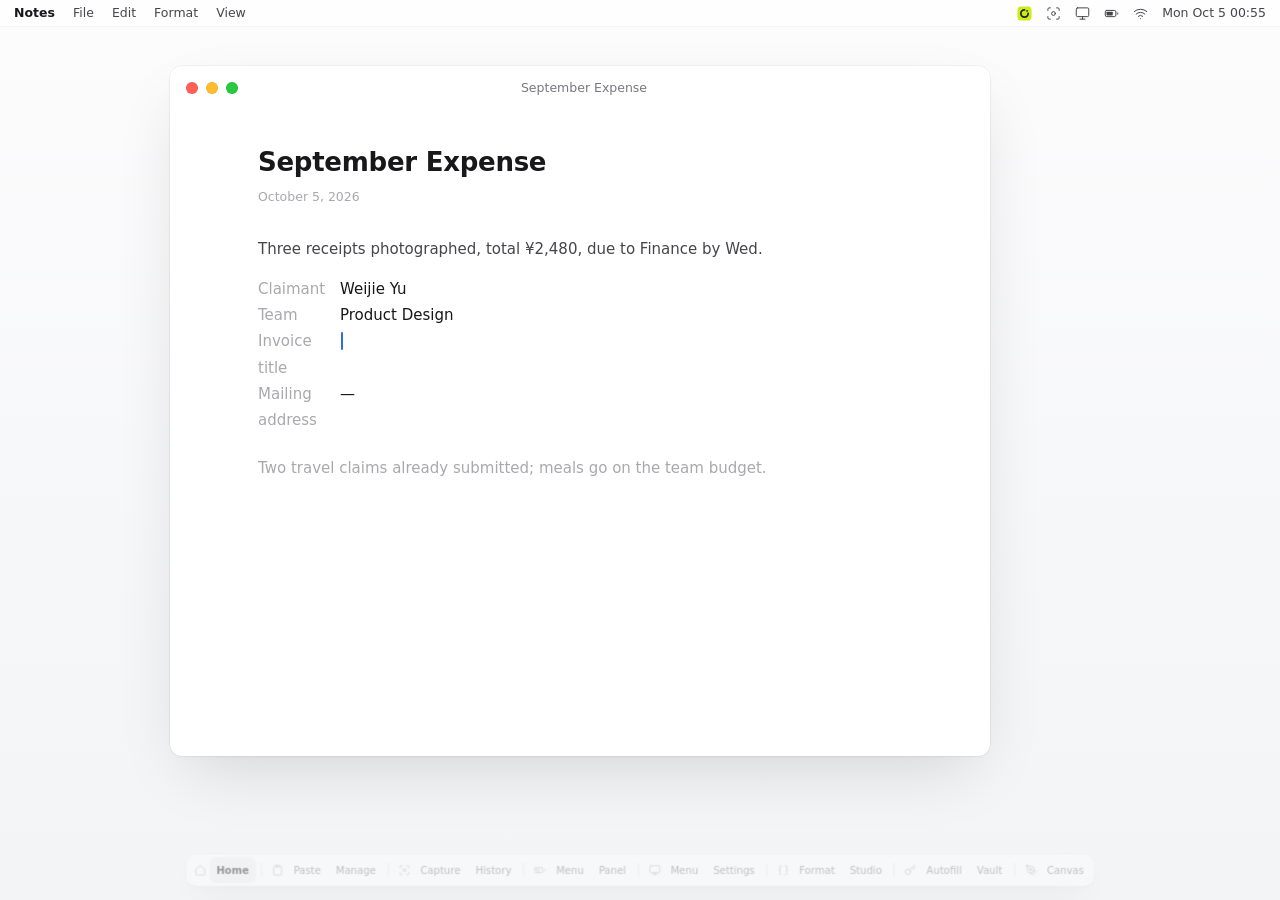
==== commit 07e2799a: "Replace Chinese prototype and docs with English version - English-only README with product overview " ====
--- a/prototype/prototype.html
+++ b/prototype/prototype.html
@@ -1,2112 +1,2066 @@
 <!doctype html>
-<html lang="zh-CN" data-theme="light" data-motion="full">
+<html lang="zh-CN">
 <head>
 <meta charset="utf-8">
 <meta name="viewport" content="width=device-width, initial-scale=1">
-<title>OneShot · 交互原型（模拟）</title>
+<title>OneShot</title>
 <style>
-/* OneShot 交互原型。应用导轨 → 功能栏 → 工作区。
- * UI 图标采用 Lucide；完整图标许可证内嵌于本文件。
- */
-/* ---- design tokens ---- */
-:root {
-  /* 字体：只用本机 SF / 苹方 / SF Mono，不加载网络字体 */
-  --font-ui-system: -apple-system, BlinkMacSystemFont, "SF Pro Text", "PingFang SC", "Hiragino Sans GB", system-ui, sans-serif;
-  --font-ui-pingfang: "PingFang SC", -apple-system, BlinkMacSystemFont, "Hiragino Sans GB", system-ui, sans-serif;
-  --font-mono-sf: ui-monospace, "SF Mono", Menlo, monospace;
-  --font-mono-menlo: Menlo, ui-monospace, "SF Mono", monospace;
-  --font-ui: var(--font-ui-system);
-  --font-mono: var(--font-mono-sf);
-  /* 字级：13px 为界面正文；设置只提供放大档，不提供缩小档 */
-  --text-xs: 11px; --text-sm: 12px; --text-md: 13px; --text-lg: 15px; --text-xl: 20px;
-  --lh-tight: 1.25; --lh-ui: 1.45; --lh-prose: 1.65;
-  --weight-regular: 400; --weight-strong: 600; --tracking-title: -.01em;
-  --space-2xs: 2px; --space-xs: 4px; --space-sm: 8px; --space-md: 12px; --space-lg: 16px; --space-xl: 24px;
-  --radius-sm: 4px; --radius-md: 6px; --radius-lg: 10px;
-  /* 密度：只改控件高度与行距，不改字号；图标 16 / 20 / 24 三档 */
-  --ctl-h: 28px; --row-py: 6px; --nav-h: 30px;
-  --icon-sm: 16px; --icon-md: 20px; --icon-lg: 24px;
-  /* 三栏：应用导轨固定窄宽；功能栏随中文标签（约 11–14 字）；工作区占剩余 */
-  --rail-w: 52px; --rail-hit: 36px; --brand-rail: 32px; --fn-w: 14em; --fn-min: 11em;
-  --ease-out: cubic-bezier(.2, .8, .2, 1); --ease-in: cubic-bezier(.4, 0, 1, 1); --ease-in-out: cubic-bezier(.65, 0, .35, 1);
-  --dur-fast: 120ms; --dur-base: 200ms; --dur-slow: 280ms;
-
-  --color-desk: oklch(93% .006 110);
-  --color-paper: oklch(97.5% .006 110);
-  --color-paper-2: oklch(95.5% .007 110);
-  --color-paper-3: oklch(92% .008 110);
-  --color-rule: oklch(88% .008 110);
-  --color-ink: oklch(24% .012 250);
-  --color-ink-2: oklch(40% .012 250);
-  --color-ink-3: oklch(50% .01 250);
-  --color-accent: oklch(86% .19 125);
-  --color-on-accent: oklch(24% .012 250);
-  --color-accent-deep: oklch(50% .14 128);
-  --color-focus: oklch(50% .14 128);
-  --color-sel-muted: oklch(90.5% .01 110);
-  --color-danger: oklch(52% .17 28);
-  --color-mark: oklch(86% .19 125 / .45);
-  /* 品牌字形（无底板 sm 派生）：浅色环与点都用墨色（lime 点在纸白上对比不足）；深色环纸白、点 lime */
-  --color-brand-ring: var(--color-ink); --color-brand-dot: var(--color-ink);
-  --rule-hair: 1px solid var(--color-rule);
-  --color-scrim: oklch(24% .012 250 / .28);
-  --shadow-pop: 0 8px 24px oklch(24% .012 250 / .18);
-  /* 模拟图片内容自身的颜色，不随主题变化 */
-  --color-img-paper: oklch(97% .006 110); --color-img-rule: oklch(86% .008 110);
-  --color-img-ink: oklch(24% .012 250); --color-img-grey: oklch(62% .01 250);
-  --color-img-lime: oklch(86% .19 125); --color-img-olive: oklch(50% .14 128);
-}
-[data-theme="dark"] {
-  --color-desk: oklch(13% .008 250);
-  --color-paper: oklch(17% .008 250);
-  --color-paper-2: oklch(20% .009 250);
-  --color-paper-3: oklch(25% .01 250);
-  --color-rule: oklch(30% .01 250);
-  --color-ink: oklch(93% .006 110);
-  --color-ink-2: oklch(80% .008 110);
-  --color-ink-3: oklch(68% .008 110);
-  --color-accent: oklch(84% .18 125);
-  --color-on-accent: oklch(20% .012 250);
-  --color-accent-deep: oklch(78% .16 126);
-  --color-focus: oklch(88% .19 125);
-  --color-sel-muted: oklch(28% .01 250);
-  --color-danger: oklch(70% .15 28);
-  --color-mark: oklch(84% .18 125 / .3);
-  --color-brand-dot: var(--color-accent);
-  --color-scrim: oklch(5% .01 250 / .55);
-  --shadow-pop: 0 8px 24px oklch(5% .01 250 / .5);
-}
-@media (prefers-reduced-motion: reduce) {
-  :root { --dur-fast: 100ms; --dur-base: 150ms; --dur-slow: 150ms; }
-}
-[data-motion="reduced"] { --dur-fast: 100ms; --dur-base: 150ms; --dur-slow: 150ms; }
-[data-motion="off"] { --dur-fast: 0ms; --dur-base: 0ms; --dur-slow: 0ms; }
-/* 设置 › 外观：字体与密度（即时生效） */
-[data-font="pingfang"] { --font-ui: var(--font-ui-pingfang); }
-[data-mono="menlo"] { --font-mono: var(--font-mono-menlo); }
-[data-density="comfortable"] { --ctl-h: 32px; --row-py: 8px; --nav-h: 34px; }
-[data-text="lg"] { --text-xs: 12px; --text-sm: 13px; --text-md: 14px; --text-lg: 16px; --text-xl: 21px; }
-
-/* ---- base ---- */
-html, body { margin: 0; overflow-x: clip; }
-html { color-scheme: light; }
-html[data-theme="dark"] { color-scheme: dark; }
-* { box-sizing: border-box; }
-body { min-height: 100dvh; background: var(--color-desk); color: var(--color-ink); font: var(--weight-regular) var(--text-md)/var(--lh-ui) var(--font-ui);
-  display: flex; flex-direction: column; align-items: center; gap: var(--space-md); padding: var(--space-lg); -webkit-font-smoothing: antialiased; }
-button { font: inherit; color: inherit; }
-:focus-visible { outline: 2px solid var(--color-focus); outline-offset: 2px; }
-/* Lucide：16px 用于按钮与行内，20px 用于空态/状态，24px 只用于大面积空态；线宽随尺寸收窄，保持视觉一致 */
-.ic { width: var(--icon-sm); height: var(--icon-sm); flex: none; display: block; }
-.ic.md { width: var(--icon-md); height: var(--icon-md); }
-.ic.lg { width: var(--icon-lg); height: var(--icon-lg); }
-.ic.fill { fill: currentColor; }
-mark { background: var(--color-mark); color: inherit; border-radius: 2px; }
-.sr { position: absolute; width: 1px; height: 1px; overflow: hidden; clip-path: inset(50%); white-space: nowrap; }
-kbd { font: var(--text-xs)/1 var(--font-mono); color: var(--color-ink-3); padding: var(--space-2xs) var(--space-xs); border: var(--rule-hair); border-radius: var(--radius-sm); }
-
-/* ---- 工作区 ---- */
-/* 三栏：应用（窄导轨）→ 功能 → 工作区；三栏是同一张纸的三种纸色，只用细线分隔 */
-.app { width: min(1100px, 100%); height: min(740px, calc(100dvh - 88px)); min-height: 360px; background: var(--color-paper);
-  border: var(--rule-hair); border-radius: var(--radius-lg); overflow: hidden; position: relative;
-  display: grid; grid-template-columns: var(--rail-w) minmax(var(--fn-min), var(--fn-w)) minmax(0, 1fr); grid-template-rows: minmax(0, 1fr); }
-.route { display: contents; }
-.rail { grid-column: 1; grid-row: 1 / -1; display: flex; flex-direction: column; align-items: center; gap: var(--space-xs); padding: var(--space-md) 0 var(--space-sm);
-  background: var(--color-paper-3); border-right: var(--rule-hair); min-height: 0; }
-/* 品牌原稿 ≥32px 直接使用（design.md：32px 以上用原稿） */
-.brand { display: block; margin-bottom: var(--space-sm); }
-.brand svg { display: block; width: var(--brand-rail); height: var(--brand-rail); }
-/* 唤起：圆点从环心落到缺口处，一次、无回弹（user units：环心 256,256 → 点 343.68,168.32） */
-.brand.is-wake circle { animation: brand-wake var(--dur-base) var(--ease-out); }
-@keyframes brand-wake { from { opacity: 0; transform: translate(-87.68px, 87.68px); } }
-/* 输出反馈字形：assets/brand/oneshot-a-glyph-sm.svg 的内联副本（环两端各收 5°，16px 下端点与点间距约 2.6px） */
-.fx { width: var(--icon-sm); height: var(--icon-sm); flex: none; visibility: hidden; }
-.fx[data-fx="wait"], .fx[data-fx="ok"], .fx[data-fx="err"] { visibility: visible; }
-.fx-ring { fill: none; stroke: var(--color-brand-ring); stroke-width: 56; stroke-linecap: round; transform-origin: 256px 256px; }
-.fx-dot { fill: var(--color-brand-dot); transform-origin: 343.68px 168.32px; }
-/* 等待：点离位变淡；full 下环转 ≤3 圈（每圈结束缺口都回到点上），超时/取消/完成由 JS 换态即停 */
-.fx[data-fx="wait"] .fx-dot { opacity: .4; }
-.fx[data-fx="wait"] .fx-ring { animation: spin 1.2s linear 3; }
-/* 成功：点回到全不透明并轻缩放一次后停住；失败：点改 danger 色，不抖动 */
-.fx[data-fx="ok"] .fx-dot { animation: fx-settle var(--dur-base) var(--ease-out); }
-.fx[data-fx="err"] .fx-dot { fill: var(--color-danger); }
-@keyframes fx-settle { from { opacity: .4; transform: scale(.7); } }
-@keyframes fx-fade { from { opacity: .4; } }
-.rail-btn { position: relative; display: grid; place-items: center; width: var(--rail-hit); height: var(--rail-hit); border: 0; border-radius: var(--radius-md);
-  background: none; color: var(--color-ink-2); cursor: default; transition: background-color var(--dur-fast) var(--ease-out); }
-.rail-btn:hover { background: var(--color-paper-2); color: var(--color-ink); }
-.rail-btn:active { transform: translateY(1px); }
-.rail-btn:disabled, .rail-btn[aria-disabled="true"] { opacity: .45; cursor: not-allowed; background: none; transform: none; }
-/* 选中：左侧 lime 细条 + 纸色变浅，不只靠颜色 */
-.rail-btn[aria-current="page"] { background: var(--color-paper); color: var(--color-ink); }
-.rail-btn[aria-current="page"]::before, .nav-btn[aria-current="page"]::before { content: ""; position: absolute; left: 0; top: 6px; bottom: 6px; width: 3px;
-  border-radius: 0 2px 2px 0; background: var(--color-accent); box-shadow: 0 0 0 .5px var(--color-accent-deep); }
-.rail-btn[aria-current="page"]::before { left: calc(-1 * (var(--rail-w) - var(--rail-hit)) / 2); }
-.rail-btn[data-off]::after { content: ""; position: absolute; right: 5px; bottom: 5px; width: 6px; height: 6px; border-radius: 50%; background: var(--color-danger); }
-.fn { grid-column: 2; grid-row: 1 / -1; display: flex; flex-direction: column; gap: var(--space-xs); min-width: 0; min-height: 0; padding: var(--space-md) var(--space-sm) var(--space-sm);
-  background: var(--color-paper-2); border-right: var(--rule-hair); }
-.fn-title { display: flex; align-items: center; gap: var(--space-sm); flex-wrap: wrap; margin: 0 var(--space-sm) var(--space-xs); font-size: var(--text-lg);
-  font-weight: var(--weight-strong); letter-spacing: var(--tracking-title); line-height: var(--lh-tight); }
-.fn-title .off { font-size: var(--text-sm); font-weight: var(--weight-regular); color: var(--color-danger); }
-.fn-list { list-style: none; margin: 0; padding: 0; display: grid; gap: var(--space-2xs); }
-.fn-foot { margin-top: auto; display: grid; gap: var(--space-xs); justify-items: start; padding: var(--space-sm) var(--space-sm) 0; border-top: var(--rule-hair); }
-.work { grid-column: 3; grid-row: 1 / -1; min-width: 0; min-height: 0; display: grid; background: var(--color-paper); }
-.clip-work { grid-template-rows: auto auto minmax(0, 1fr) auto; }
-.set-work { grid-template-rows: minmax(0, 1fr) auto; }
-.tag { font-size: var(--text-xs); color: var(--color-ink-3); border: var(--rule-hair); border-radius: var(--radius-sm); padding: 0 var(--space-xs); white-space: nowrap; }
-.spacer { flex: 1; }
-.rec { display: flex; align-items: center; gap: var(--space-xs); font-size: var(--text-sm); color: var(--color-ink-2); white-space: nowrap; }
-.dot { width: 7px; height: 7px; border-radius: 50%; background: var(--color-accent); box-shadow: 0 0 0 1px var(--color-accent-deep); }
-
-.btn { position: relative; display: inline-flex; align-items: center; gap: var(--space-xs); height: var(--ctl-h); padding: 0 var(--space-sm); border: var(--rule-hair);
-  border-radius: var(--radius-md); background: var(--color-paper); white-space: nowrap; cursor: default;
-  transition: background-color var(--dur-fast) var(--ease-out), transform var(--dur-fast) var(--ease-out); }
-.btn:hover { background: var(--color-paper-3); }
-.btn:active { transform: translateY(1px); }
-.btn:disabled { opacity: .45; cursor: not-allowed; transform: none; background: var(--color-paper); }
-.btn[data-state="loading"] { cursor: progress; opacity: .7; }
-.btn[data-state="error"] { border-color: var(--color-danger); color: var(--color-danger); }
-.btn.quiet { border-color: transparent; background: transparent; }
-.btn.quiet:hover { background: var(--color-paper-3); }
-.btn.icon { padding: 0 var(--space-xs); min-width: var(--ctl-h); justify-content: center; }
-.btn[aria-disabled="true"] { opacity: .45; cursor: not-allowed; }
-/* 触屏：视觉尺寸不变，命中区扩到 ≥ 44px */
-@media (pointer: coarse) { .btn.icon::before { content: ""; position: absolute; inset: -8px; } }
-.btn.primary { background: var(--color-ink); color: var(--color-paper); border-color: var(--color-ink); }
-.btn.primary:hover { background: var(--color-ink-2); }
-.btn.primary kbd { color: inherit; border-color: currentColor; opacity: .7; }
-.btn.primary:disabled { background: var(--color-ink); }
-
-.query { display: flex; align-items: center; gap: var(--space-sm); padding: var(--space-sm) var(--space-md); border-bottom: var(--rule-hair); min-width: 0; }
-.search { flex: 1 1 240px; min-width: 0; display: flex; align-items: center; gap: var(--space-sm); height: calc(var(--ctl-h) + 2px); padding: 0 var(--space-sm);
-  background: var(--color-paper-2); border: var(--rule-hair); border-radius: var(--radius-md); color: var(--color-ink-3); }
-.search:focus-within { outline: 2px solid var(--color-focus); outline-offset: 1px; }
-.search input { flex: 1; min-width: 0; border: 0; background: none; font: inherit; color: var(--color-ink); outline: none; }
-.search input::placeholder { color: var(--color-ink-3); }
-.filters { display: flex; gap: var(--space-2xs); overflow-x: auto; scrollbar-width: none; flex: none; max-width: 100%; }
-.chip { height: calc(var(--ctl-h) - 2px); padding: 0 var(--space-sm); border: 1px solid transparent; border-radius: var(--radius-md); background: none;
-  display: inline-flex; align-items: center; gap: var(--space-xs); color: var(--color-ink-2); white-space: nowrap; cursor: default; }
-.chip:hover { background: var(--color-paper-3); }
-.chip[aria-pressed="true"] { background: var(--color-paper-3); border-color: var(--color-rule); color: var(--color-ink); font-weight: var(--weight-strong); }
-
-.split { display: grid; grid-template-columns: minmax(0, 4fr) minmax(0, 6fr); min-height: 0; }
-.list { overflow-y: auto; border-right: var(--rule-hair); padding: var(--space-xs); outline-offset: -2px; overscroll-behavior: contain; }
-.cap { font-size: var(--text-xs); color: var(--color-ink-3); padding: var(--space-xs) var(--space-sm); font-variant-numeric: tabular-nums; }
-.row { display: grid; grid-template-columns: 24px minmax(0, 1fr) auto; align-items: center; gap: var(--space-sm); padding: var(--row-py) var(--space-sm); border-radius: var(--radius-md); cursor: default; }
-.row:hover { background: var(--color-paper-2); }
-.row[aria-selected="true"] { background: var(--color-sel-muted); }
-.app.is-nav .row[aria-selected="true"] { background: var(--color-accent); color: var(--color-on-accent); }
-.app.is-nav .row[aria-selected="true"] .row-meta { color: var(--color-on-accent); }
-.row-ic { width: 24px; height: 24px; display: grid; place-items: center; color: var(--color-ink-2); }
-.app.is-nav .row[aria-selected="true"] .row-ic { color: var(--color-on-accent); }
-.thumb { width: 24px; height: 18px; display: block; border-radius: 2px; overflow: hidden; }
-.thumb svg { width: 100%; height: 100%; display: block; }
-.row-main { min-width: 0; display: grid; }
-.row-title { overflow: hidden; text-overflow: ellipsis; white-space: nowrap; }
-.row-meta { font-size: var(--text-xs); color: var(--color-ink-3); overflow: hidden; text-overflow: ellipsis; white-space: nowrap; font-variant-numeric: tabular-nums; }
-
-.preview { display: grid; grid-template-rows: auto auto minmax(0, 1fr); min-width: 0; min-height: 0; }
-.pv-head { display: flex; align-items: center; gap: var(--space-sm); padding: var(--space-sm) var(--space-md) 0; min-width: 0; }
-.pv-head .back { display: none; }
-.pv-type { display: inline-flex; align-items: center; gap: var(--space-xs); font-size: var(--text-xs); color: var(--color-ink-2); white-space: nowrap; }
-.pv-title { flex: 1; min-width: 0; margin: 0; font-size: var(--text-lg); font-weight: 600; overflow: hidden; text-overflow: ellipsis; white-space: nowrap; }
-.btn[aria-pressed="true"] .ic { fill: currentColor; }
-.pv-meta { padding: var(--space-2xs) var(--space-md) var(--space-sm); font-size: var(--text-xs); color: var(--color-ink-3); border-bottom: var(--rule-hair); font-variant-numeric: tabular-nums; }
-.pv-body { overflow: auto; padding: var(--space-lg) var(--space-lg) var(--space-xl); outline-offset: -2px; overscroll-behavior: contain; }
-.prose { max-width: 68ch; }
-.prose p, .prose li { margin: 0 0 var(--space-md); line-height: var(--lh-prose); }
-.prose h4 { font-size: var(--text-lg); margin: 0 0 var(--space-sm); }
-.code { margin: 0; font: var(--text-sm)/1.6 var(--font-mono); background: var(--color-paper-2); border: var(--rule-hair); border-radius: var(--radius-md);
-  padding: var(--space-sm) 0; overflow-x: auto; counter-reset: ln; tab-size: 4; }
-.code .ln { display: block; white-space: pre; padding-right: var(--space-md); }
-.code .ln::before { counter-increment: ln; content: counter(ln); display: inline-block; width: 4ch; margin-right: var(--space-md); text-align: right; color: var(--color-ink-3); user-select: none; }
-.domain { font-size: var(--text-xl); font-weight: 600; margin: 0 0 var(--space-xs); overflow-wrap: anywhere; }
-.url { font: var(--text-sm)/1.5 var(--font-mono); color: var(--color-ink-2); overflow-wrap: anywhere; margin: 0 0 var(--space-lg); }
-.note { font-size: var(--text-sm); color: var(--color-ink-3); margin: var(--space-md) 0 0; }
-.figure { margin: 0; }
-.figure svg { width: 100%; max-width: 640px; height: auto; display: block; border: var(--rule-hair); border-radius: var(--radius-md); }
-.im-bg { fill: var(--color-img-paper); } .im-line { fill: var(--color-img-rule); } .im-ink { fill: var(--color-img-ink); }
-.im-grey { fill: var(--color-img-grey); } .im-lime { fill: var(--color-img-lime); } .im-olive { fill: var(--color-img-olive); }
-.im-stroke { fill: none; stroke: var(--color-img-ink); }
-.empty { display: grid; justify-items: start; gap: var(--space-sm); max-width: 40ch; color: var(--color-ink-2); }
-.empty .ic { color: var(--color-ink-3); }
-.empty p { margin: 0; }
-.empty .acts { display: flex; gap: var(--space-sm); flex-wrap: wrap; }
-
-.actions { display: flex; align-items: center; gap: var(--space-sm); padding: var(--space-sm) var(--space-md); border-top: var(--rule-hair); background: var(--color-paper-2); min-width: 0; }
-.seg { display: inline-flex; padding: var(--space-2xs); border: var(--rule-hair); border-radius: var(--radius-md); background: var(--color-paper); flex: none; }
-.seg button { height: calc(var(--ctl-h) - 6px); padding: 0 var(--space-sm); border: 0; border-radius: var(--radius-sm); background: none; color: var(--color-ink-2); white-space: nowrap; cursor: default; }
-.seg button[aria-checked="true"] { background: var(--color-paper-3); color: var(--color-ink); font-weight: 600; }
-.result { flex: 1; min-width: 0; font-size: var(--text-sm); line-height: 1.35; color: var(--color-ink-2); }
-.result.err { color: var(--color-danger); }
-[hidden] { display: none !important; }
-
-.review { width: min(1100px, 100%); font-size: var(--text-sm); color: var(--color-ink-2); }
-.review summary { display: inline-flex; align-items: center; gap: var(--space-xs); cursor: default; list-style: none; padding: var(--space-xs) var(--space-sm); border-radius: var(--radius-md); }
-.review summary::-webkit-details-marker { display: none; }
-.review summary .ic { transition: transform var(--dur-fast) var(--ease-out); }
-.review[open] summary .ic { transform: rotate(90deg); }
-
-/* ---- 多选、菜单、弹窗、提示 ---- */
-.hosts { display: contents; }
-.multibar { grid-row: 2; display: flex; align-items: center; gap: var(--space-xs); padding: var(--space-xs) var(--space-md); border-bottom: var(--rule-hair); background: var(--color-paper-2); font-size: var(--text-sm); min-width: 0; }
-.query { grid-row: 1; } .split { grid-row: 3; } .actions { grid-row: 4; }
-.pick { width: 16px; height: 16px; display: grid; place-items: center; border: 1px solid var(--color-ink-3); border-radius: var(--radius-sm); background: var(--color-paper); color: var(--color-paper); }
-.row[aria-checked="true"] .pick { background: var(--color-ink); border-color: var(--color-ink); }
-.btn.danger { background: var(--color-danger); border-color: var(--color-danger); color: var(--color-paper); }
-.btn.danger:hover { background: var(--color-danger); opacity: .88; }
-/* 加载图标：150ms 内不出现（避免一闪），之后有界旋转 ≤3 圈 */
-.spin { animation: spin-in 1ms 150ms backwards, spin 1.2s linear 150ms 3; }
-@keyframes spin-in { from { opacity: 0; } }
-@keyframes spin { to { transform: rotate(360deg); } }
-@keyframes pop { from { opacity: 0; transform: translateY(4px); } }
-@keyframes fade { from { opacity: 0; } }
-
-.menu { position: fixed; z-index: 20; min-width: 210px; padding: var(--space-xs); background: var(--color-paper); color: var(--color-ink);
-  border: var(--rule-hair); border-radius: var(--radius-md); box-shadow: var(--shadow-pop); animation: pop var(--dur-base) var(--ease-out); }
-.menu [role="menuitem"] { display: flex; align-items: center; gap: var(--space-sm); width: 100%; height: var(--ctl-h); padding: 0 var(--space-sm); border: 0;
-  border-radius: var(--radius-sm); background: none; text-align: left; white-space: nowrap; cursor: default; }
-.menu [role="menuitem"]:hover { background: var(--color-paper-3); }
-.menu [role="menuitem"]:focus-visible { background: var(--color-paper-3); outline-offset: -2px; }
-.menu [role="menuitem"]:active { transform: translateY(1px); }
-.menu [role="menuitem"]:disabled { opacity: .45; cursor: not-allowed; background: none; }
-.menu [role="menuitem"] kbd { margin-left: auto; }
-.menu .warn { color: var(--color-danger); }
-.menu hr { border: 0; border-top: var(--rule-hair); margin: var(--space-xs) 0; }
-
-dialog { position: fixed; inset: 0; margin: auto; height: fit-content; max-height: min(86dvh, 680px); width: min(420px, calc(100vw - 2 * var(--space-lg)));
-  padding: 0; border: var(--rule-hair); border-radius: var(--radius-lg); background: var(--color-paper); color: var(--color-ink); box-shadow: var(--shadow-pop); overflow: auto; }
-dialog[open] { animation: pop var(--dur-slow) var(--ease-out); }
-dialog::backdrop { background: var(--color-scrim); }
-dialog.wide { width: min(560px, calc(100vw - 2 * var(--space-lg))); }
-dialog.zoom { width: min(920px, calc(100vw - 2 * var(--space-lg))); }
-.zoom .pv-body { max-height: 68dvh; }
-.dlg-head { display: flex; align-items: center; gap: var(--space-sm); padding: var(--space-md) var(--space-lg); border-bottom: var(--rule-hair); }
-.dlg-head h2 { flex: 1; min-width: 0; margin: 0; font-size: var(--text-lg); overflow-wrap: anywhere; }
-.dlg-body { display: grid; gap: var(--space-lg); padding: var(--space-md) var(--space-lg); }
-.dlg-body p { margin: 0; }
-.dlg-foot { position: sticky; bottom: 0; display: flex; align-items: center; justify-content: flex-end; flex-wrap: wrap; gap: var(--space-sm);
-  padding: var(--space-sm) var(--space-lg); border-top: var(--rule-hair); background: var(--color-paper-2); }
-.dlg-list { margin: 0; padding-left: var(--space-lg); color: var(--color-ink-2); }
-.dlg-list li { overflow-wrap: anywhere; }
-.keys { display: grid; grid-template-columns: max-content minmax(0, 1fr); gap: var(--space-xs) var(--space-md); margin: 0; }
-.keys dt { font: var(--text-sm)/1.6 var(--font-mono); } .keys dd { margin: 0; color: var(--color-ink-2); }
-
-.opt { display: inline-flex; align-items: center; gap: var(--space-xs); white-space: nowrap; }
-.opt:has(input:disabled) { color: var(--color-ink-3); cursor: not-allowed; }
-input[type="radio"], input[type="checkbox"] { margin: 0; accent-color: var(--color-accent-deep); }
-input[type="radio"]:disabled, input[type="checkbox"]:disabled { cursor: not-allowed; }
-select { height: var(--ctl-h); padding: 0 var(--space-xs); font: inherit; color: var(--color-ink); background: var(--color-paper); border: var(--rule-hair); border-radius: var(--radius-md); }
-select:hover { background: var(--color-paper-2); }
-select:disabled { opacity: .55; cursor: not-allowed; }
-.val { font-weight: var(--weight-strong); font-variant-numeric: tabular-nums; }
-.help { min-height: 1lh; margin: 0; font-size: var(--text-sm); color: var(--color-ink-3); }
-.help:empty { min-height: 0; }
-.help.err { color: var(--color-danger); } .help.ok { color: var(--color-ink); }
-
-/* ---- 设置（OneShot 应用层）：第二栏搜索 + 分类，第三栏选项（全部模拟） ---- */
-.set-find .search { background: var(--color-paper); }
-.set-nav { flex: 1; min-height: 0; overflow-y: auto; }
-.set-nav ul { list-style: none; margin: 0; padding: 0; display: grid; gap: var(--space-2xs); }
-.nav-group { margin: var(--space-md) var(--space-sm) var(--space-xs); font-size: var(--text-sm); font-weight: var(--weight-strong); color: var(--color-ink-3); }
-.nav-btn { position: relative; display: flex; align-items: center; gap: var(--space-sm); width: 100%; height: var(--nav-h); padding: 0 var(--space-sm); border: 0;
-  border-radius: var(--radius-md); background: none; color: var(--color-ink-2); text-align: left; white-space: nowrap; cursor: default;
-  transition: background-color var(--dur-fast) var(--ease-out); }
-.nav-btn:hover { background: var(--color-paper-3); color: var(--color-ink); }
-.nav-btn:active { transform: translateY(1px); }
-.nav-btn[aria-current="page"] { background: var(--color-sel-muted); color: var(--color-ink); font-weight: var(--weight-strong); }
-.nav-btn:focus-visible { outline-offset: -2px; }
-.nav-btn:disabled { opacity: .45; cursor: not-allowed; background: none; transform: none; }
-.nav-text { flex: 1; min-width: 0; overflow: hidden; text-overflow: ellipsis; }
-.nav-badge { font-size: var(--text-xs); font-weight: var(--weight-regular); color: var(--color-ink-3); }
-.nav-badge.warn { color: var(--color-danger); }
-.set-main { min-width: 0; min-height: 0; overflow-y: auto; padding: var(--space-lg) var(--space-xl) var(--space-xl); container-type: inline-size; overscroll-behavior: contain; }
-.panel { display: grid; gap: var(--space-xl); max-width: 620px; }
-fieldset.panel { margin: 0; padding: 0; border: 0; min-width: 0; }
-.panel-head { display: grid; gap: var(--space-2xs); }
-.panel-head h3 { margin: 0; font-size: var(--text-lg); font-weight: var(--weight-strong); line-height: var(--lh-tight); letter-spacing: var(--tracking-title); }
-.panel-head p { margin: 0; font-size: var(--text-sm); color: var(--color-ink-3); }
-.group { display: grid; gap: var(--space-xs); margin: 0; padding: 0; border: 0; min-width: 0; }
-.group > legend { padding: 0; margin-bottom: var(--space-xs); font-size: var(--text-sm); font-weight: var(--weight-strong); color: var(--color-ink-2); }
-.group-box { border: var(--rule-hair); border-radius: var(--radius-md); background: var(--color-paper); }
-.field { display: grid; grid-template-columns: minmax(0, 1fr) auto; align-items: center; gap: var(--space-xs) var(--space-lg);
-  min-height: calc(var(--ctl-h) + 2 * var(--space-sm)); padding: var(--space-sm) var(--space-md); border-radius: var(--radius-md); }
-.field + .field { border-top: var(--rule-hair); border-radius: 0; }
-.field-text { display: grid; gap: var(--space-2xs); min-width: 0; }
-.field-label { line-height: var(--lh-tight); }
-.field-desc { font-size: var(--text-sm); color: var(--color-ink-3); }
-.field-ctl { display: flex; align-items: center; flex-wrap: wrap; justify-content: flex-end; gap: var(--space-xs) var(--space-md); }
-.field > .help { grid-column: 1 / -1; }
-.field.is-hit { animation: hit 1.6s var(--ease-out); }
-@keyframes hit { from { background: var(--color-mark); } }
-fieldset:disabled .field-label { color: var(--color-ink-3); }
-.state { display: inline-flex; align-items: center; gap: var(--space-xs); font-weight: var(--weight-strong); white-space: nowrap; }
-.state.err { color: var(--color-danger); }
-.note-box { margin: 0; padding: var(--space-sm) var(--space-md); border: 1px dashed var(--color-rule); border-radius: var(--radius-md); font-size: var(--text-sm); color: var(--color-ink-2); }
-.switch { appearance: none; -webkit-appearance: none; position: relative; flex: none; width: 30px; height: 18px; margin: 0; border: 1px solid var(--color-rule);
-  border-radius: 9px; background: var(--color-paper-3); cursor: default; transition: background-color var(--dur-fast) var(--ease-out); }
-.switch::after { content: ""; position: absolute; top: 1px; left: 1px; width: 14px; height: 14px; border-radius: 50%; background: var(--color-paper);
-  box-shadow: 0 0 0 1px var(--color-rule); transition: transform var(--dur-fast) var(--ease-out); }
-.switch:hover { border-color: var(--color-ink-3); }
-.switch:checked { background: var(--color-accent-deep); border-color: var(--color-accent-deep); }
-.switch:checked::after { transform: translateX(12px); }
-.switch:active::after { width: 16px; }
-.switch:disabled { opacity: .45; cursor: not-allowed; }
-.hk-vals { display: flex; gap: var(--space-md); }
-.hk-val { display: grid; gap: var(--space-2xs); min-width: 56px; font-size: var(--text-xs); color: var(--color-ink-3); }
-.hk-val kbd { justify-self: start; font-size: var(--text-sm); color: var(--color-ink); }
-.hk-val.draft kbd { border-style: dashed; }
-.hits { display: grid; gap: var(--space-2xs); }
-.hit-row { display: grid; grid-template-columns: var(--icon-sm) minmax(0, 1fr); gap: var(--space-2xs) var(--space-sm); width: 100%; padding: var(--space-sm);
-  border: 0; border-radius: var(--radius-md); background: none; text-align: left; cursor: default; }
-.hit-row:hover { background: var(--color-paper-3); }
-.hit-row:focus-visible { background: var(--color-paper-3); outline-offset: -2px; }
-.hit-row:active { transform: translateY(1px); }
-.hit-row .ic { margin-top: 1px; color: var(--color-ink-3); }
-.hit-path { display: block; font-size: var(--text-xs); color: var(--color-ink-3); }
-.hit-label { display: block; font-weight: var(--weight-strong); }
-.hit-desc { display: block; font-size: var(--text-sm); color: var(--color-ink-2); }
-.set-foot { display: flex; align-items: center; justify-content: flex-end; flex-wrap: wrap; gap: var(--space-sm); padding: var(--space-sm) var(--space-md);
-  border-top: var(--rule-hair); background: var(--color-paper-2); min-width: 0; }
-.set-status { flex: 1; min-width: 0; margin: 0; font-size: var(--text-sm); color: var(--color-ink-2); }
-.set-status.err { color: var(--color-danger); }
-.font-sample { font-size: var(--text-sm); color: var(--color-ink-2); }
-.font-sample code { font-family: var(--font-mono); }
-@container (max-width: 460px) {
-  .field { grid-template-columns: minmax(0, 1fr); }
-  .field-ctl { justify-content: flex-start; }
-}
-
-/* ---- tooltip：悬停 800ms、聚焦立即、Esc 关闭；可悬停在提示上 ---- */
-.tip { position: fixed; inset: auto; z-index: 40; margin: 0; max-width: 260px; padding: var(--space-xs) var(--space-sm); border: 0; border-radius: var(--radius-sm);
-  background: var(--color-ink); color: var(--color-paper); font-size: var(--text-xs); line-height: var(--lh-tight); box-shadow: var(--shadow-pop);
-  animation: fade var(--dur-base) var(--ease-out); overflow: visible; }
-.tip kbd { color: inherit; border-color: currentColor; opacity: .8; }
-
-.toast { position: absolute; right: var(--space-md); bottom: 56px; z-index: 15; display: flex; align-items: center; gap: var(--space-sm);
-  max-width: calc(100% - 2 * var(--space-md)); padding: var(--space-xs) var(--space-xs) var(--space-xs) var(--space-md);
-  background: var(--color-ink); color: var(--color-paper); border-radius: var(--radius-md); box-shadow: var(--shadow-pop); font-size: var(--text-sm);
-  animation: pop var(--dur-slow) var(--ease-out); }
-.toast .msg { min-width: 0; }
-.toast .btn { height: 24px; background: transparent; color: inherit; border-color: currentColor; }
-.toast .btn.quiet { border-color: transparent; }
-.toast .btn:hover { background: var(--color-ink-2); }
-.toast :focus-visible { outline-color: currentColor; }
-
-.reopen { width: min(1100px, 100%); display: flex; align-items: center; flex-wrap: wrap; gap: var(--space-md); padding: var(--space-lg);
-  background: var(--color-paper); border: 1px dashed var(--color-ink-3); border-radius: var(--radius-lg); }
-
-.scn { display: grid; gap: var(--space-sm); padding: var(--space-sm); }
-.scn-row { display: flex; flex-wrap: wrap; align-items: center; gap: var(--space-xs) var(--space-sm); }
-.scn-row > b { width: 40px; flex: none; color: var(--color-ink); }
-.scn .btn { height: 26px; }
-.scn label:not(.opt) { display: inline-flex; align-items: center; gap: var(--space-xs); white-space: nowrap; }
-.scn-status { min-height: 1lh; margin: 0; color: var(--color-ink); }
-
-/* 减少：空间位移改淡变，加载不旋转（静态图标 + 文字）；与下方系统媒体查询逐条对应，JS motionLevel() 同一规则 */
-[data-motion="reduced"] .menu, [data-motion="reduced"] dialog[open], [data-motion="reduced"] .toast, [data-motion="reduced"] .brand.is-wake circle { animation-name: fade; }
-[data-motion="reduced"] .btn:active, [data-motion="reduced"] .menu [role="menuitem"]:active, [data-motion="reduced"] .nav-btn:active,
-[data-motion="reduced"] .rail-btn:active, [data-motion="reduced"] .hit-row:active { transform: none; }
-[data-motion="reduced"] .spin { animation: spin-in 1ms 150ms backwards; }
-[data-motion="reduced"] .fx .fx-ring { animation: none; }
-[data-motion="reduced"] .fx[data-fx="ok"] .fx-dot { animation-name: fx-fade; }
-/* 动效关闭：不播放任何动画与过渡，状态只靠静态样式与文字（定位高亮改为静态底色，由 JS 1.6s 后移除） */
-[data-motion="off"] *, [data-motion="off"] *::before, [data-motion="off"] *::after { animation: none !important; transition: none !important; }
-[data-motion="off"] .field.is-hit { background: var(--color-mark); }
-@media (prefers-reduced-motion: reduce) {
-  .menu, dialog[open], .toast, .brand.is-wake circle { animation-name: fade; }
-  .btn:active, .menu [role="menuitem"]:active, .nav-btn:active, .rail-btn:active, .hit-row:active { transform: none; }
-  .spin { animation: spin-in 1ms 150ms backwards; }
-  .fx[data-fx] .fx-ring { animation: none; }
-  .fx[data-fx="ok"] .fx-dot { animation-name: fx-fade; }
-}
-
-@media (max-width: 800px) {
-  body { padding: 0; gap: 0; }
-  .app { height: 100dvh; border: 0; border-radius: 0; }
-  .query { flex-wrap: wrap; }
-  .search { flex-basis: 100%; }
-  .split { grid-template-columns: minmax(0, 1fr); }
-  .list { border-right: 0; }
-  .app[data-view="list"] .preview, .app[data-view="preview"] .list { display: none; }
-  .pv-head .back { display: inline-flex; }
-  .actions { flex-wrap: wrap; }
-  .result { order: -1; flex-basis: 100%; }
-  .review { padding: var(--space-sm) var(--space-md) var(--space-lg); }
-  .toast { left: var(--space-sm); right: var(--space-sm); bottom: 104px; }
-  .reopen { border-radius: 0; }
-}
-/* 窄窗口：第一栏保留；功能栏收成工作区顶部的同语义控件（同一组按钮、同样的 aria-current），选中条改到底边 */
-@media (max-width: 600px) {
-  .app { grid-template-columns: var(--rail-w) minmax(0, 1fr); grid-template-rows: auto minmax(0, 1fr); }
-  .fn { grid-column: 2; grid-row: 1; flex-direction: row; flex-wrap: wrap; align-items: center; gap: var(--space-xs) var(--space-sm);
-    padding: var(--space-sm); border-right: 0; border-bottom: var(--rule-hair); }
-  .work { grid-column: 2; grid-row: 2; }
-  .fn-title { margin: 0 var(--space-xs); font-size: var(--text-md); }
-  .fn-list, .set-nav ul { display: flex; gap: var(--space-2xs); }
-  .fn-foot { margin: 0 0 0 auto; padding: 0; border-top: 0; }
-  .set-find { flex: 1 1 100%; }
-  .set-nav { flex: 1 1 100%; display: flex; align-items: center; gap: var(--space-xs); overflow-x: auto; scrollbar-width: thin; }
-  .nav-group { margin: 0 var(--space-xs); white-space: nowrap; }
-  .nav-btn { width: auto; flex: none; }
-  .nav-text { flex: none; }
-  .nav-btn[aria-current="page"]::before { left: var(--space-sm); right: var(--space-sm); top: auto; bottom: 0; width: auto; height: 3px; border-radius: 2px 2px 0 0; }
-  .set-main { padding: var(--space-md); }
-}
-@media (max-width: 440px) {
-  .tag, .act-label kbd { display: none; }
-  .actions { gap: var(--space-xs); }
-  .actions .spacer { display: none; }
-}
+:root{
+  --font-ui:-apple-system,BlinkMacSystemFont,"SF Pro Text","PingFang SC","Hiragino Sans GB","Noto Sans CJK SC",system-ui,sans-serif;
+  --font-mono:ui-monospace,"SF Mono",Menlo,"JetBrains Mono","Noto Sans Mono CJK SC",monospace;
+  --white:#FFFFFF;--wash:#FAFAFA;--wash-2:#F5F5F6;
+  --fill:rgba(0,0,0,.04);--fill-2:rgba(0,0,0,.06);--hover:rgba(0,0,0,.035);
+  --rule:rgba(0,0,0,.06);--rule-2:rgba(0,0,0,.1);
+  --ink:#18181B;--ink-2:#45454B;--ink-3:#77777E;--ink-4:#A8A8AE;--ink-5:#CDCDD2;
+  --lime:#CDEB18;--lime-deep:#4F6B00;--lime-soft:#F4F9D2;
+  --mark:#F0453A;
+  --r-sm:6px;--r-md:8px;--r-lg:12px;--r-xl:14px;
+  --ease:cubic-bezier(.2,.8,.2,1);--ease-out:cubic-bezier(.16,1,.3,1);--ease-in:cubic-bezier(.4,0,1,1);
+  --t:200ms;
+  --shadow-pop:0 0 0 .5px rgba(0,0,0,.08),0 2px 6px rgba(0,0,0,.04),0 16px 40px -8px rgba(0,0,0,.14);
+  --shadow-win:0 0 0 .5px rgba(0,0,0,.08),0 2px 4px rgba(0,0,0,.03),0 24px 64px -16px rgba(0,0,0,.14);
+}
+*{box-sizing:border-box}
+html,body{margin:0;height:100%}
+body{background:#fff;color:var(--ink);font:400 13px/1.5 var(--font-ui);-webkit-font-smoothing:antialiased;overflow:hidden;user-select:none}
+button{font:inherit;color:inherit;border:0;background:none;padding:0;cursor:default}
+.ic{width:16px;height:16px;flex:none;display:block;fill:none;stroke:currentColor;stroke-width:1.6;stroke-linecap:round;stroke-linejoin:round}
+.ic.l{width:18px;height:18px;stroke-width:1.55}
+.ic.s{width:14px;height:14px}
+.mono{font-family:var(--font-mono)}
+.view{position:fixed;inset:0;display:none;opacity:0;transition:opacity var(--t) var(--ease)}
+.view.on{display:block}
+.view.in{opacity:1}
+.desk{position:absolute;inset:0;background:linear-gradient(180deg,#FCFCFD 0%,#F3F4F6 100%);overflow:hidden}
+.menubar{position:absolute;left:0;right:0;top:0;height:26px;display:flex;align-items:center;gap:18px;padding:0 14px;font-size:12.5px;color:var(--ink-2);background:rgba(255,255,255,.72);backdrop-filter:blur(20px);box-shadow:0 .5px 0 var(--rule)}
+.menubar b{font-weight:600;color:var(--ink)}
+.menubar .r{margin-left:auto;display:flex;align-items:center;gap:14px;color:var(--ink-2)}
+.menubar .r .ic{width:15px;height:15px}
+.mini-mark{width:15px;height:15px;display:block}
+.lights{display:flex;gap:8px}
+.lights i{width:12px;height:12px;border-radius:50%;box-shadow:inset 0 0 0 .5px rgba(0,0,0,.1)}
+.lights i:nth-child(1){background:#FF5F57}.lights i:nth-child(2){background:#FEBC2E}.lights i:nth-child(3){background:#28C840}
+.docwin{position:absolute;left:170px;top:66px;width:820px;height:690px;background:#fff;border-radius:12px;box-shadow:var(--shadow-win);overflow:hidden}
+.docwin .tb{height:44px;display:flex;align-items:center;padding:0 16px;gap:16px}
+.docwin .tb .t{font-size:12.5px;color:var(--ink-3);margin:0 auto;transform:translateX(-30px)}
+.doc{padding:36px 88px 0;font-size:15px;line-height:1.75;color:var(--ink-2)}
+.doc h1{font-size:26px;line-height:1.3;font-weight:650;color:var(--ink);margin:0 0 6px;letter-spacing:-.01em}
+.doc .date{font-size:12.5px;color:var(--ink-4);margin-bottom:28px}
+.doc p{margin:0 0 14px}
+.doc .row{display:flex;gap:10px}
+.doc .row .k{color:var(--ink-4);width:72px;flex:none}
+.doc .row .v{color:var(--ink);min-width:0}
+.doc .muted{color:var(--ink-4)}
+.caret{display:inline-block;width:2px;height:1.2em;vertical-align:-.22em;background:#2F6FDB;border-radius:1px;margin-left:1px;animation:blink 1.06s steps(1) infinite}
+@keyframes blink{50%{opacity:0}}
+.ins{border-radius:3px;transition:background 900ms var(--ease)}
+.ins.fresh{background:var(--lime-soft)}
+.ins-img{display:inline-block;width:72px;height:44px;border-radius:5px;vertical-align:middle;box-shadow:0 0 0 .5px var(--rule-2);overflow:hidden;margin:2px 0}
+.ins-img svg{width:100%;height:100%;display:block}
+.cp{position:absolute;width:368px;background:rgba(255,255,255,.96);backdrop-filter:blur(24px) saturate(1.4);border-radius:var(--r-xl);box-shadow:var(--shadow-pop);padding:6px;opacity:0;transform:translateY(-6px) scale(.96);transform-origin:16px 0;pointer-events:none;transition:opacity 160ms var(--ease-in),transform 180ms var(--ease-in)}
+.cp.open{opacity:1;transform:none;pointer-events:auto;transition:opacity 180ms var(--ease),transform 240ms var(--ease-out)}
+.cp-search{height:0;overflow:hidden;opacity:0;transition:height 200ms var(--ease-out),opacity 160ms var(--ease)}
+.cp.searching .cp-search{height:42px;opacity:1}
+.cp-search label{display:flex;align-items:center;gap:8px;height:34px;margin:0 2px 8px;padding:0 10px;border-radius:var(--r-md);background:var(--fill);color:var(--ink-4)}
+.cp-search input{flex:1;border:0;outline:0;background:none;font:inherit;font-size:13.5px;color:var(--ink);min-width:0}
+.cp-search input::placeholder{color:var(--ink-4)}
+.cp-list{position:relative}
+.cp-hl{position:absolute;left:0;right:0;top:0;height:38px;border-radius:var(--r-md);background:rgba(0,0,0,.05);transition:transform 160ms var(--ease-out),background 120ms var(--ease);pointer-events:none}
+.cp-hl.flash{background:var(--lime-soft)}
+.cp-row{position:relative;display:grid;grid-template-columns:16px minmax(0,1fr) 16px;align-items:center;gap:12px;height:38px;padding:0 12px;border-radius:var(--r-md);color:var(--ink);font-size:13.5px}
+.cp-row .ty{color:var(--ink-4);transition:color 120ms}
+.cp-row .tx{white-space:nowrap;overflow:hidden;text-overflow:ellipsis;display:flex;align-items:center;gap:8px;min-width:0}
+.cp-row .tx>span{overflow:hidden;text-overflow:ellipsis}
+.cp-row .tx .soft{color:var(--ink-4)}
+.cp-row code{font:12.5px var(--font-mono);color:var(--ink);overflow:hidden;text-overflow:ellipsis}
+.cp-row .end{color:var(--ink-4);display:grid;place-items:center}
+.cp-row .end .enter{display:none;color:var(--ink-3)}
+.cp-row.sel .ty{color:var(--ink-2)}
+.cp-row.sel .end .enter{display:block}
+.cp-row.sel .end .pin{display:none}
+.cp-row.hide{display:none}
+.cp.open .cp-row{animation:rowIn 260ms var(--ease-out) both;animation-delay:calc(var(--i) * 16ms + 40ms)}
+@keyframes rowIn{from{opacity:0;transform:translateY(-3px)}to{opacity:1;transform:none}}
+.thumb-s{width:44px;height:26px;border-radius:4px;flex:none;overflow:hidden;box-shadow:0 0 0 .5px var(--rule-2)}
+.thumb-s svg{display:block;width:100%;height:100%}
+.sw{width:14px;height:14px;border-radius:4px;flex:none;box-shadow:inset 0 0 0 .5px rgba(0,0,0,.15)}
+.winwrap{position:absolute;inset:0;background:linear-gradient(180deg,#FCFCFD 0%,#F3F4F6 100%);padding:22px}
+.win{position:relative;height:100%;background:#fff;border-radius:14px;box-shadow:var(--shadow-win);overflow:hidden;display:grid;grid-template-columns:68px minmax(0,1fr);grid-template-rows:56px minmax(0,1fr) 36px}
+.win .lights{position:absolute;left:18px;top:22px;z-index:3}
+.rail{grid-column:1;grid-row:1/-1;display:flex;flex-direction:column;align-items:center;gap:4px;padding:64px 0 14px;background:var(--wash)}
+.rail .brand{width:30px;height:30px;margin:0 0 18px}
+.rail button{position:relative;width:40px;height:40px;border-radius:10px;display:grid;place-items:center;color:var(--ink-4);transition:background 160ms var(--ease),color 160ms var(--ease)}
+.rail button:hover{background:var(--hover);color:var(--ink-2)}
+.rail button.on{background:#fff;color:var(--ink);box-shadow:0 0 0 .5px rgba(0,0,0,.07),0 1px 3px rgba(0,0,0,.05)}
+.rail .gap{flex:1}
+.rail .div{width:20px;height:1px;background:var(--rule);margin:8px 0}
+[data-tip]{position:relative}
+[data-tip]::after{content:attr(data-tip);position:absolute;left:calc(100% + 10px);top:50%;transform:translate(-4px,-50%);opacity:0;pointer-events:none;white-space:nowrap;background:#1F1F22;color:#fff;font-size:12px;font-weight:400;line-height:1;padding:6px 8px;border-radius:6px;transition:opacity 140ms var(--ease),transform 180ms var(--ease-out);transition-delay:0ms;z-index:20}
+[data-tip]:hover::after{opacity:1;transform:translate(0,-50%);transition-delay:350ms}
+[data-tip].tip-b::after{left:50%;top:calc(100% + 8px);transform:translate(-50%,-4px)}
+[data-tip].tip-b:hover::after{transform:translate(-50%,0)}
+[data-tip].tip-t::after{left:50%;top:auto;bottom:calc(100% + 10px);transform:translate(-50%,4px)}
+[data-tip].tip-t:hover::after{transform:translate(-50%,0)}
+.head{grid-column:2;grid-row:1;display:flex;align-items:center;gap:14px;padding:0 20px 0 28px}
+.title{display:flex;align-items:center;gap:8px;font-size:15px;font-weight:620;color:var(--ink);letter-spacing:-.005em;white-space:nowrap}
+.title .ic{color:var(--ink-3)}
+.search{display:flex;align-items:center;gap:8px;height:32px;padding:0 10px;border-radius:var(--r-md);background:var(--fill);color:var(--ink-4);width:300px;margin-left:auto;transition:background 160ms var(--ease),box-shadow 160ms var(--ease)}
+.search:focus-within{background:#fff;box-shadow:0 0 0 1px var(--rule-2),0 0 0 4px rgba(0,0,0,.03)}
+.search input{flex:1;border:0;outline:0;background:none;font:inherit;font-size:13px;color:var(--ink);min-width:0}
+.search input::placeholder{color:var(--ink-4)}
+.search kbd{font:500 11px/1 var(--font-mono);color:var(--ink-4)}
+.seg{position:relative;display:inline-flex;padding:2px;gap:2px;background:var(--fill);border-radius:var(--r-md)}
+.seg .knob{position:absolute;top:2px;left:2px;height:28px;width:32px;border-radius:6px;background:#fff;box-shadow:0 0 0 .5px rgba(0,0,0,.08),0 1px 2px rgba(0,0,0,.06);transition:transform 200ms var(--ease-out)}
+.seg button{position:relative;width:32px;height:28px;border-radius:6px;display:grid;place-items:center;color:var(--ink-4);transition:color 160ms}
+.seg button.on{color:var(--ink)}
+.ibtn{width:32px;height:32px;border-radius:var(--r-md);display:grid;place-items:center;color:var(--ink-3);transition:background 140ms var(--ease),color 140ms}
+.ibtn:hover{background:var(--hover);color:var(--ink)}
+.foot{grid-column:2;grid-row:3;display:flex;align-items:center;gap:10px;padding:0 20px 0 28px;font-size:12px;color:var(--ink-4);box-shadow:inset 0 .5px 0 var(--rule)}
+.foot .r{margin-left:auto;display:flex;align-items:center;gap:6px}
+.body{grid-column:2;grid-row:2;min-height:0;position:relative}
+.cm{display:grid;grid-template-columns:minmax(0,1fr) 340px;height:100%}
+.cm-list{overflow:hidden;padding:0 16px 12px 16px}
+.sec{font-size:12px;font-weight:550;color:var(--ink-4);padding:18px 12px 6px;display:flex;align-items:center;gap:6px}
+.sec .ic{color:var(--ink-4)}
+.cm-row{position:relative;display:grid;grid-template-columns:18px minmax(0,1fr) auto;align-items:center;gap:14px;height:44px;padding:0 12px;border-radius:10px;transition:background 140ms var(--ease)}
+.cm-row:hover{background:var(--hover)}
+.cm-row.sel{background:rgba(0,0,0,.045)}
+.cm-row .ty{color:var(--ink-4)}
+.cm-row.sel .ty{color:var(--ink-2)}
+.cm-row .tx{white-space:nowrap;overflow:hidden;text-overflow:ellipsis;font-size:13.5px;display:flex;align-items:center;gap:10px;min-width:0}
+.cm-row .tx>span{overflow:hidden;text-overflow:ellipsis}
+.cm-row .tx .soft{color:var(--ink-4)}
+.cm-row code{font:12.5px var(--font-mono);overflow:hidden;text-overflow:ellipsis}
+.cm-row .meta{position:relative;display:flex;align-items:center;gap:10px;font-size:12px;color:var(--ink-4);white-space:nowrap;min-width:96px;height:28px;justify-content:flex-end}
+.cm-row .meta .tm{min-width:52px;text-align:right;font-variant-numeric:tabular-nums;display:flex;justify-content:flex-end}
+.app{width:16px;height:16px;border-radius:4.5px;flex:none;display:grid;place-items:center;box-shadow:inset 0 0 0 .5px rgba(0,0,0,.08)}
+.app i{width:6px;height:6px;border-radius:50%;background:rgba(255,255,255,.95)}
+.cm-row .acts{position:absolute;right:0;top:50%;display:flex;gap:2px;opacity:0;transform:translate(4px,-50%);transition:opacity 140ms var(--ease),transform 180ms var(--ease-out);pointer-events:none}
+.cm-row:hover .acts{opacity:1;transform:translate(0,-50%);pointer-events:auto}
+.cm-row:hover .meta>.fade{opacity:0}
+.cm-row .meta>.fade{transition:opacity 120ms}
+.cm-row .acts .ibtn{width:28px;height:28px;border-radius:7px}
+.cm-row .pinmark{color:var(--ink-3)}
+.cm-detail{box-shadow:inset .5px 0 0 var(--rule);display:flex;flex-direction:column;padding:20px 24px 20px;min-height:0;transition:opacity 160ms var(--ease),transform 200ms var(--ease-out)}
+.cm-detail.swap{opacity:0;transform:translateY(4px)}
+.dt-top{display:flex;align-items:center;gap:8px;color:var(--ink-3);font-size:12px;margin-bottom:14px}
+.dt-top .ic{color:var(--ink-3)}
+.dt-top .sp{margin-left:auto;display:flex;gap:2px}
+.preview{flex:none;max-height:320px;min-height:120px;border-radius:12px;background:var(--wash);padding:18px 18px;overflow:hidden;font-size:14px;line-height:1.7;color:var(--ink);white-space:pre-wrap;word-break:break-all}
+.preview.code{font:12.5px/1.8 var(--font-mono);color:var(--ink-2)}
+.preview .k{color:#6B4FD8}.preview .s{color:#2E7D4F}.preview .n{color:#B5530F}.preview .p{color:var(--ink-4)}
+.preview.img{display:grid;place-items:center;padding:16px}
+.preview.img .im{width:100%;border-radius:8px;overflow:hidden;box-shadow:0 0 0 .5px var(--rule-2)}
+.preview.img svg{display:block;width:100%}
+.facts{display:grid;gap:10px;padding:18px 2px 18px;font-size:12.5px;color:var(--ink-2)}
+.facts div{display:flex;align-items:center;gap:10px}
+.facts .ic{color:var(--ink-4)}
+.facts .app{width:14px;height:14px;border-radius:4px;margin:0 1px}
+.dt-act{display:flex;align-items:center;gap:6px;margin-top:auto}
+.btn{display:inline-flex;align-items:center;justify-content:center;gap:7px;height:34px;padding:0 14px;border-radius:9px;font-size:13px;font-weight:600;white-space:nowrap;transition:transform 120ms var(--ease),background 140ms var(--ease),box-shadow 140ms}
+.btn:active{transform:scale(.97)}
+.btn.pri{background:var(--lime);color:#1A1C0E;box-shadow:inset 0 0 0 .5px rgba(60,80,0,.18)}
+.btn.pri:hover{background:#C4E20F}
+.btn.pri kbd{font:500 11px/1 var(--font-mono);color:rgba(26,28,14,.5);margin-left:2px}
+.btn.wide{flex:1}
+.bwin{position:absolute;left:100px;top:56px;width:1080px;height:708px;background:#fff;border-radius:12px;box-shadow:var(--shadow-win);overflow:hidden;display:grid;grid-template-columns:200px minmax(0,1fr);grid-template-rows:44px minmax(0,1fr)}
+.bwin .tb{grid-column:1/-1;display:flex;align-items:center;gap:16px;padding:0 16px;box-shadow:inset 0 -.5px 0 var(--rule)}
+.bwin .url{margin:0 auto;transform:translateX(-36px);height:26px;width:360px;border-radius:7px;background:var(--fill);display:flex;align-items:center;justify-content:center;gap:6px;font-size:12px;color:var(--ink-3)}
+.bside{padding:20px 12px;display:flex;flex-direction:column;gap:2px;font-size:13px;color:var(--ink-3);background:var(--wash)}
+.bside .it{display:flex;align-items:center;gap:10px;height:32px;padding:0 10px;border-radius:7px}
+.bside .it.on{background:#fff;color:var(--ink);box-shadow:0 0 0 .5px rgba(0,0,0,.06)}
+.bside .org{display:flex;align-items:center;gap:10px;padding:0 10px 18px;font-weight:600;color:var(--ink)}
+.bside .org i{width:20px;height:20px;border-radius:6px;background:#2F6FDB}
+.bmain{padding:28px 32px;min-width:0}
+.bmain h2{margin:0;font-size:20px;font-weight:650;letter-spacing:-.01em}
+.bmain .sub{font-size:12.5px;color:var(--ink-4);margin:2px 0 20px}
+.kpis{display:grid;grid-template-columns:repeat(3,1fr);gap:16px}
+.kpi{border-radius:12px;box-shadow:0 0 0 1px var(--rule);padding:16px 18px}
+.kpi .l{font-size:12px;color:var(--ink-3)}
+.kpi .v{font-size:26px;font-weight:650;letter-spacing:-.02em;margin-top:4px;display:inline-block}
+.kpi .d{font-size:12px;color:#2E7D4F;margin-left:8px}
+.kpi .d.neg{color:#B5530F}
+.chart{margin-top:16px;border-radius:12px;box-shadow:0 0 0 1px var(--rule);padding:16px 18px;height:220px;position:relative}
+.chart .l{font-size:12px;color:var(--ink-3)}
+.chart svg{position:absolute;left:18px;right:18px;bottom:16px;width:calc(100% - 36px);height:160px}
+.tbl{margin-top:16px;font-size:13px}
+.tbl .tr{display:grid;grid-template-columns:1.2fr 1.6fr .8fr .6fr;align-items:center;height:40px;padding:0 18px;box-shadow:inset 0 -.5px 0 var(--rule)}
+.tbl .th{height:32px;font-size:12px;color:var(--ink-4)}
+.tbl .num{font-variant-numeric:tabular-nums}
+.tbl .st{display:inline-flex;align-items:center;gap:6px;color:var(--ink-3)}
+.tbl .st i{width:6px;height:6px;border-radius:50%;background:#34A853}
+.cap{position:absolute;inset:0;pointer-events:none}
+.cap.live{pointer-events:auto}
+.cap-sel{position:absolute;border-radius:2px;box-shadow:0 0 0 9999px rgba(20,20,24,0);transition:box-shadow 180ms var(--ease)}
+.cap.live .cap-sel,.cap.done-out .cap-sel{box-shadow:0 0 0 9999px rgba(20,20,24,.26)}
+.cap-sel::before{content:"";position:absolute;inset:-1px;border:1px solid rgba(255,255,255,.95);border-radius:2px;box-shadow:0 0 0 .5px rgba(0,0,0,.25);pointer-events:none}
+.cap-sel .h{position:absolute;width:9px;height:9px;border-radius:50%;background:#fff;box-shadow:0 0 0 .5px rgba(0,0,0,.25),0 1px 3px rgba(0,0,0,.2);opacity:0;transition:opacity 160ms var(--ease) 200ms}
+.cap.live .cap-sel .h{opacity:1}
+.h.tl{left:-5px;top:-5px}.h.tr{right:-5px;top:-5px}.h.bl{left:-5px;bottom:-5px}.h.br{right:-5px;bottom:-5px}
+.cap-flash{position:absolute;inset:0;background:#fff;opacity:0;pointer-events:none}
+.cap-size{position:absolute;left:0;top:-30px;height:22px;padding:0 8px;border-radius:6px;background:rgba(24,24,27,.78);backdrop-filter:blur(8px);color:#fff;font:500 11px/22px var(--font-mono);opacity:0;transform:translateY(3px);transition:opacity 160ms var(--ease),transform 200ms var(--ease-out)}
+.cap.live .cap-size{opacity:1;transform:none;transition-delay:220ms}
+.anno{position:absolute;inset:0;width:100%;height:100%;overflow:visible;pointer-events:none}
+.anno .ln{stroke:var(--mark);stroke-width:3;fill:none;stroke-linecap:round;stroke-linejoin:round}
+.anno .draw{stroke-dasharray:var(--len);stroke-dashoffset:var(--len)}
+.cap.live .anno .draw{transition:stroke-dashoffset 420ms var(--ease-out) 700ms;stroke-dashoffset:0}
+.cap.live .anno .d2{transition-delay:860ms}
+.cap.live .anno .d3{transition-delay:1080ms}
+.anno-t{position:absolute;font-size:15px;font-weight:650;color:var(--mark);opacity:0;transform:translateY(2px);transition:opacity 200ms var(--ease),transform 240ms var(--ease-out);white-space:nowrap}
+.cap.live .anno-t{opacity:1;transform:none;transition-delay:1260ms}
+.mosaic{position:absolute;border-radius:3px;overflow:hidden;opacity:0;transition:opacity 200ms var(--ease);background-color:#D9D9DD;background-image:linear-gradient(45deg,rgba(255,255,255,.5) 25%,transparent 25%,transparent 75%,rgba(255,255,255,.5) 75%),linear-gradient(45deg,rgba(255,255,255,.5) 25%,transparent 25%,transparent 75%,rgba(255,255,255,.5) 75%),linear-gradient(90deg,#CFCFD4,#E4E4E8 40%,#C9C9CF 70%,#DEDEE2);background-size:10px 10px,10px 10px,100% 100%;background-position:0 0,5px 5px,0 0}
+.cap.live .mosaic{opacity:1;transition-delay:1180ms}
+.tbar{position:absolute;left:50%;bottom:16px;display:flex;align-items:center;gap:2px;height:48px;padding:0 6px;border-radius:14px;background:rgba(255,255,255,.94);backdrop-filter:blur(24px) saturate(1.5);box-shadow:0 0 0 .5px rgba(0,0,0,.1),0 2px 6px rgba(0,0,0,.06),0 18px 40px -10px rgba(0,0,0,.24);opacity:0;transform:translate(-50%,10px) scale(.97);transition:opacity 160ms var(--ease-in),transform 180ms var(--ease-in);pointer-events:auto;white-space:nowrap}
+.cap.live .tbar,.ed.open .tbar{opacity:1;transform:translate(-50%,0);transition:opacity 200ms var(--ease) 380ms,transform 260ms var(--ease-out) 380ms}
+.tbar .tools{position:relative;display:flex;gap:2px}
+.tbar .knob{position:absolute;top:0;left:0;width:36px;height:36px;border-radius:9px;background:rgba(0,0,0,.065);transition:transform 200ms var(--ease-out)}
+.tbar .tb-i{position:relative;width:36px;height:36px;border-radius:9px;display:grid;place-items:center;color:var(--ink-2);transition:background 120ms,color 120ms}
+.tbar .tb-i:hover{color:var(--ink);background:rgba(0,0,0,.035)}
+.tbar .tb-i.on{color:var(--ink)}
+.tbar .tools .tb-i.on:hover{background:none}
+.tbar .vd{width:1px;height:20px;background:var(--rule-2);margin:0 6px}
+.dot{width:16px;height:16px;border-radius:50%;background:var(--mark);box-shadow:0 0 0 2px #fff,0 0 0 2.5px rgba(0,0,0,.14)}
+.tbar .btn{height:36px;margin-left:4px;padding:0 14px 0 12px;border-radius:10px}
+.tbar .btn .ok{display:none}
+.tbar .btn.did .ok{display:block}.tbar .btn.did .go{display:none}
+.toast{position:absolute;left:50%;top:44px;display:flex;align-items:center;gap:10px;height:36px;padding:0 14px 0 9px;border-radius:12px;background:rgba(255,255,255,.96);backdrop-filter:blur(20px);box-shadow:var(--shadow-pop);font-size:13px;font-weight:550;opacity:0;transform:translate(-50%,-8px) scale(.98);transition:opacity 180ms var(--ease),transform 240ms var(--ease-out);pointer-events:none}
+.toast.on{opacity:1;transform:translate(-50%,0)}
+.toast .chk{width:18px;height:18px;border-radius:50%;background:var(--lime);display:grid;place-items:center;color:#1A1C0E}
+.toast .chk .ic{width:11px;height:11px;stroke-width:2.6}
+.toast .th{width:44px;height:28px;border-radius:6px;overflow:hidden;box-shadow:0 0 0 .5px var(--rule-2)}
+.toast .th svg{width:100%;height:100%;display:block}
+.sm{height:100%;overflow:hidden;padding:4px 28px 0}
+.grid{display:grid;grid-template-columns:repeat(4,minmax(0,1fr));gap:22px 20px}
+.sm .sec{padding:16px 2px 12px}
+.tile{position:relative}
+.tile .im{position:relative;aspect-ratio:16/10;border-radius:10px;overflow:hidden;background:#fff;box-shadow:0 0 0 1px var(--rule);transition:transform 220ms var(--ease-out),box-shadow 220ms var(--ease)}
+.tile .im svg{display:block;width:100%;height:100%}
+.tile:hover .im{transform:translateY(-2px);box-shadow:0 0 0 1px var(--rule),0 10px 24px -8px rgba(0,0,0,.16)}
+.tile .ov{position:absolute;right:8px;top:8px;display:flex;gap:4px;opacity:0;transform:translateY(-3px);transition:opacity 160ms var(--ease),transform 200ms var(--ease-out)}
+.tile:hover .ov{opacity:1;transform:none}
+.tile .ov button{width:28px;height:28px;border-radius:8px;display:grid;place-items:center;background:rgba(255,255,255,.92);backdrop-filter:blur(12px);color:var(--ink-2);box-shadow:0 0 0 .5px rgba(0,0,0,.08),0 2px 6px rgba(0,0,0,.08)}
+.tile .dur{position:absolute;left:8px;bottom:8px;display:flex;align-items:center;gap:4px;height:20px;padding:0 6px 0 4px;border-radius:6px;background:rgba(24,24,27,.66);color:#fff;font:500 10.5px/1 var(--font-mono)}
+.tile .dur .ic{width:11px;height:11px;fill:#fff;stroke:none}
+.tile .mt{display:flex;align-items:center;justify-content:space-between;padding:9px 2px 0;font-size:12px;color:var(--ink-4)}
+.tile .mt b{font-weight:500;color:var(--ink-2)}
+.tile .mt .app{width:14px;height:14px;border-radius:4px;margin-right:7px}
+.tile .mt span:first-child{display:flex;align-items:center}
+.ed{position:absolute;inset:0;background:#fff;display:none;grid-template-rows:52px minmax(0,1fr)}
+.ed.show{display:grid}
+.ed .eh{display:flex;align-items:center;gap:8px;padding:0 20px 0 18px;opacity:0;transition:opacity 180ms var(--ease)}
+.ed.open .eh{opacity:1;transition-delay:160ms}
+.back{display:inline-flex;align-items:center;gap:4px;height:30px;padding:0 10px 0 6px;border-radius:8px;color:var(--ink-2);font-size:13px}
+.back:hover{background:var(--hover)}
+.ed .eh .nm{font-size:13px;color:var(--ink-4);margin-left:6px}
+.ed .eh .r{margin-left:auto;display:flex;gap:2px}
+.ed .stage{position:relative;background:var(--wash);display:grid;place-items:center;overflow:hidden}
+.ed .pic{position:relative;width:min(78%,820px);aspect-ratio:16/10;border-radius:10px;overflow:hidden;box-shadow:0 0 0 .5px rgba(0,0,0,.08),0 20px 48px -16px rgba(0,0,0,.2);opacity:0}
+.ed.open .pic{opacity:1}
+.ed .pic svg{width:100%;height:100%;display:block}
+.ed .tbar{bottom:28px}
+.fly{position:fixed;z-index:50;border-radius:10px;overflow:hidden;box-shadow:0 20px 48px -16px rgba(0,0,0,.2);pointer-events:none}
+.fly svg{width:100%;height:100%;display:block}
+.switch{position:fixed;left:50%;bottom:14px;transform:translateX(-50%);z-index:100;display:flex;gap:2px;padding:4px;border-radius:12px;background:rgba(255,255,255,.9);backdrop-filter:blur(20px);box-shadow:var(--shadow-pop)}
+.switch a{display:flex;align-items:center;gap:6px;height:30px;padding:0 10px;border-radius:8px;color:var(--ink-3);font-size:12px;text-decoration:none;transition:background 140ms,color 140ms}
+.switch a:hover{color:var(--ink)}
+.switch a.on{background:var(--fill-2);color:var(--ink);font-weight:600}
+.switch i{width:1px;height:16px;background:var(--rule-2);align-self:center;margin:0 4px}
+body.bare .switch{display:none}
+@media (prefers-reduced-motion:reduce){
+  *,*::before,*::after{transition-duration:1ms !important;transition-delay:0ms !important;animation-duration:1ms !important;animation-delay:0ms !important}
+  .caret{animation:none}
+}
+/* ===== Shared: menubar icons, floats, switches, sliders ===== */
+.menubar .r .mb-i{display:grid;place-items:center;height:20px;padding:0 5px;margin:0 -5px;border-radius:5px;transition:background 160ms var(--ease),color 160ms}
+.menubar .r .mb-i.on{background:rgba(0,0,0,.09);color:var(--ink)}
+.pop{position:absolute;top:31px;width:300px;background:rgba(255,255,255,.97);backdrop-filter:blur(24px) saturate(1.4);border-radius:14px;box-shadow:var(--shadow-pop);padding:14px;opacity:0;transform:translateY(-6px) scale(.97);pointer-events:none;transition:opacity 160ms var(--ease-in),transform 180ms var(--ease-in);z-index:5}
+.pop.open{opacity:1;transform:none;pointer-events:auto;transition:opacity 180ms var(--ease),transform 240ms var(--ease-out)}
+.stg{opacity:0}
+.open .stg,.live .stg.auto{animation:rowIn 260ms var(--ease-out) both;animation-delay:calc(var(--i,0) * 30ms + 60ms)}
+.pop-foot{display:flex;align-items:center;gap:8px;margin:10px -6px -6px;padding:8px 6px 0 8px;box-shadow:inset 0 .5px 0 var(--rule);font-size:12px;color:var(--ink-4)}
+.pop-foot .sp{margin-left:auto;display:flex;gap:2px}
+.pop-foot .ibtn{width:28px;height:28px;border-radius:7px}
+.tog{position:relative;width:34px;height:20px;border-radius:10px;background:rgba(0,0,0,.11);flex:none;box-shadow:inset 0 0 0 .5px rgba(0,0,0,.04);transition:background 200ms var(--ease)}
+.tog::after{content:"";position:absolute;left:2px;top:2px;width:16px;height:16px;border-radius:50%;background:#fff;box-shadow:0 1px 2px rgba(0,0,0,.2),0 0 0 .5px rgba(0,0,0,.04);transition:transform 220ms var(--ease-out)}
+.tog.on{background:var(--lime);box-shadow:inset 0 0 0 .5px rgba(60,80,0,.16)}
+.tog.on::after{transform:translateX(14px)}
+.tog.sm{width:30px;height:18px}.tog.sm::after{width:14px;height:14px}.tog.sm.on::after{transform:translateX(12px)}
+.sl{position:relative;height:22px;flex:1;min-width:0;touch-action:none}
+.sl .tr{position:absolute;left:0;right:0;top:9px;height:4px;border-radius:2px;background:rgba(0,0,0,.08)}
+.sl .fl{position:absolute;left:0;top:9px;height:4px;border-radius:2px;background:var(--ink-2);width:calc(var(--v) * 1%)}
+.sl .kn{position:absolute;top:3px;left:calc(var(--v) * 1%);width:16px;height:16px;margin-left:-8px;border-radius:50%;background:#fff;box-shadow:0 0 0 .5px rgba(0,0,0,.14),0 1px 3px rgba(0,0,0,.16);transition:transform 140ms var(--ease)}
+.sl:active .kn{transform:scale(1.1)}
+.sl.anim .fl{transition:width 260ms var(--ease-out)}
+.sl.anim .kn{transition:left 260ms var(--ease-out),transform 140ms}
+.sl.warm .tr{background:linear-gradient(90deg,#F6C27A,#F4F4F5 50%,#A9C8F5);height:6px;top:8px;border-radius:3px}
+.sl.warm .fl{display:none}
+.slr{display:flex;align-items:center;gap:10px;color:var(--ink-4)}
+.slr .val{font:500 12px var(--font-mono);color:var(--ink-2);min-width:30px;text-align:right}
+.seg.t .knob{width:auto}
+.seg.t button{width:auto;padding:0 11px;font-size:12px;font-weight:500}
+.seg.sm{padding:2px;border-radius:7px;height:auto;overflow:visible}
+.seg.sm .knob{height:24px;width:28px;border-radius:5px}
+.seg.sm button{width:28px;height:24px;border-radius:5px}
+.btn.sec{background:var(--fill-2);color:var(--ink);font-weight:550}
+.btn.sec:hover{background:rgba(0,0,0,.08)}
+.fav{width:28px;height:28px;border-radius:8px;flex:none;display:grid;place-items:center;color:#fff;font-weight:650;font-size:12.5px;box-shadow:inset 0 0 0 .5px rgba(0,0,0,.08)}
+.fav.s{width:22px;height:22px;border-radius:6px;font-size:11px}
+.fav.l{width:44px;height:44px;border-radius:12px;font-size:18px}
+.kbd{font:500 11px/1 var(--font-mono);color:var(--ink-4)}
+.vbar{width:1px;height:18px;background:var(--rule-2);flex:none}
+
+/* ===== Battery · menu ===== */
+#batPop{width:296px}
+.bp-top{display:flex;align-items:flex-end;justify-content:space-between;margin:2px 2px 0}
+.bigpct{font-size:34px;font-weight:620;letter-spacing:-.035em;line-height:1;font-variant-numeric:tabular-nums}
+.bigpct small{font-size:16px;font-weight:500;color:var(--ink-3);margin-left:2px;letter-spacing:0}
+.bp-src{display:flex;align-items:center;gap:6px;font-size:12px;color:var(--ink-3);padding-bottom:3px}
+.bbar{position:relative;height:10px;border-radius:5px;background:rgba(0,0,0,.07);margin:26px 2px 10px}
+.bbar .fl{position:absolute;left:0;top:0;bottom:0;border-radius:5px 0 0 5px;background:var(--ink);width:calc(var(--v) * 1%);transition:width 260ms var(--ease-out)}
+.bbar .to{position:absolute;top:0;bottom:0;left:calc(var(--v) * 1%);width:calc((var(--l) - var(--v)) * 1%);background:repeating-linear-gradient(-45deg,rgba(0,0,0,.1) 0 1.5px,transparent 1.5px 4.5px);transition:width 260ms var(--ease-out),left 260ms var(--ease-out)}
+.bbar .lm{position:absolute;top:-5px;bottom:-5px;left:calc(var(--l) * 1%);width:2px;margin-left:-1px;border-radius:1px;background:var(--ink);transition:left 260ms var(--ease-out),opacity 200ms var(--ease)}
+.bbar .lm span{position:absolute;bottom:calc(100% + 4px);left:50%;transform:translateX(-50%);font:600 10.5px/1 var(--font-mono);color:var(--ink-2)}
+.bbar.off .lm{opacity:0}
+.bbar.drag .lm{cursor:ew-resize}
+.bbar .lm .grip{position:absolute;left:-7px;right:-7px;top:-8px;bottom:-8px}
+.bp-st{display:flex;align-items:center;gap:6px;font-size:12px;color:var(--ink-3);margin:0 2px 8px;min-height:18px}
+.bp-st .ic{color:var(--ink-4)}
+.bp-row{display:flex;align-items:center;gap:10px;height:42px;padding:0 2px;font-size:13px;box-shadow:inset 0 .5px 0 var(--rule)}
+.bp-row .ic{color:var(--ink-3)}
+.bp-row .lab{flex:1}
+
+/* ===== Shared panels ===== */
+.pane{height:100%;overflow:hidden;display:grid;grid-template-columns:minmax(0,1fr) 340px}
+.pane-main{padding:4px 28px 20px;min-width:0;display:flex;flex-direction:column;min-height:0}
+.pane-side{box-shadow:inset .5px 0 0 var(--rule);padding:6px 24px 20px;display:flex;flex-direction:column;min-height:0}
+.set-sec{font-size:12px;font-weight:550;color:var(--ink-4);padding:16px 0 4px;display:flex;align-items:center;gap:6px}
+.set-row{display:flex;align-items:center;gap:12px;min-height:46px;font-size:13px}
+.set-row>.ic{color:var(--ink-3)}
+.set-row .lab{flex:1;min-width:0;line-height:1.35}
+.set-row .lab small{display:block;font-size:11.5px;color:var(--ink-4)}
+.set-row .val{font:500 12px var(--font-mono);color:var(--ink-2);min-width:34px;text-align:right}
+.set-row .sl{flex:none;width:130px}
+.set-col{display:flex;flex-direction:column;gap:8px;padding:6px 0 10px}
+.set-col .top{display:flex;align-items:center;gap:12px;font-size:13px}
+.set-col .top>.ic{color:var(--ink-3)}
+.set-col .top .lab{flex:1}
+.set-col .top .val{font:500 12px var(--font-mono);color:var(--ink-2)}
+.set-col .slr{padding-left:28px}
+
+/* ===== Battery · panel ===== */
+.hero{display:flex;align-items:center;gap:32px;padding:22px 0 18px}
+.hero .bigpct{font-size:56px;letter-spacing:-.045em}
+.hero .bigpct small{font-size:22px}
+.hero .bwrap{flex:1;min-width:0}
+.hero .bbar{height:14px;border-radius:7px;margin:22px 0 10px}
+.hero .bbar .fl{border-radius:7px 0 0 7px}
+.hero .bp-st{margin:0}
+.stats{display:grid;grid-template-columns:repeat(4,1fr);gap:16px;padding:6px 0 4px}
+.stat{display:flex;align-items:center;gap:12px}
+.stat>.ic{color:var(--ink-4)}
+.stat b{display:block;font-size:15px;font-weight:600;font-variant-numeric:tabular-nums;line-height:1.3}
+.stat span{display:block;font-size:11.5px;color:var(--ink-4)}
+.chartbox{flex:1;min-height:0;display:flex;flex-direction:column;margin-top:18px}
+.chartbox .hd{display:flex;align-items:center;gap:10px;font-size:12px;font-weight:550;color:var(--ink-4);padding:0 0 8px}
+.chartbox .hd .seg{margin-left:auto}
+.chartbox .lg{display:flex;align-items:center;gap:14px;font-weight:400;margin-left:14px}
+.chartbox .lg i{display:inline-block;width:10px;height:10px;border-radius:3px;margin-right:6px;vertical-align:-1px}
+.cv{position:relative;flex:1;min-height:0}
+.cv svg{position:absolute;inset:0 0 22px 30px;width:calc(100% - 30px);height:calc(100% - 22px);overflow:visible}
+.cv .yl{position:absolute;left:0;font:11px var(--font-mono);color:var(--ink-4);transform:translateY(-50%)}
+.cv .xl{position:absolute;bottom:0;font:11px var(--font-mono);color:var(--ink-4);transform:translateX(-50%);white-space:nowrap}
+.cv .xl.end{transform:translateX(-100%)}
+.cv .ln{fill:none;stroke:var(--ink);stroke-width:1.8;stroke-linejoin:round;stroke-linecap:round;vector-effect:non-scaling-stroke}
+.cv .ar{fill:url(#gBat)}
+.cv .lim{stroke:var(--ink-3);stroke-width:1;stroke-dasharray:3 4;vector-effect:non-scaling-stroke}
+.cv .grid{stroke:rgba(0,0,0,.05);stroke-width:1;vector-effect:non-scaling-stroke}
+.cv .band{fill:var(--lime-soft)}
+.cv .plug{fill:rgba(0,0,0,.08)}
+.cv .now{fill:#fff;stroke:var(--ink);stroke-width:2;vector-effect:non-scaling-stroke}
+.cal{display:flex;align-items:center;gap:8px;padding:6px 0 14px}
+.cal .st{flex:1;display:flex;flex-direction:column;align-items:center;gap:4px;padding:10px 0;border-radius:10px;background:var(--wash)}
+.cal .st .ic{color:var(--ink-3)}
+.cal .st b{font:600 12.5px var(--font-mono)}
+.cal .st small{font-size:11px;color:var(--ink-4)}
+.cal>i{width:10px;height:1px;background:var(--ink-5);flex:none}
+
+/* ===== Displays · menu ===== */
+.mic{position:relative;width:26px;height:26px;border-radius:50%;display:grid;place-items:center;flex:none;background:rgba(0,0,0,.065);color:var(--ink-2);transition:background 220ms var(--ease),color 220ms var(--ease),transform 120ms var(--ease)}
+.mic .ic{width:14px;height:14px}
+.mic:active{transform:scale(.9)}
+.mic.on{background:var(--c,var(--lime));color:var(--cf,#1A1C0E)}
+.mic.lg{width:40px;height:40px}.mic.lg .ic{width:19px;height:19px}
+.mic.md{width:30px;height:30px}.mic.md .ic{width:15px;height:15px}
+#dispPop{width:288px;padding:8px 8px 10px;border-radius:16px}
+.dp-hd{display:flex;align-items:center;gap:6px;height:36px;padding:0 4px 0 8px;margin-bottom:2px}
+.dp-hd .t{font-size:13px;font-weight:620;color:var(--ink)}
+.dp-hd .sp{margin-left:auto;display:flex;gap:8px}
+.dp-d{padding:4px 8px 6px;border-radius:10px;transition:background 160ms var(--ease)}
+.dp-h{display:flex;align-items:center;gap:10px;height:30px;font-size:13px}
+.dp-h .nm{flex:1;min-width:0;color:var(--ink);transition:color 200ms var(--ease)}
+.dp-d .slr{gap:8px;height:24px;padding-left:36px;transition:opacity 220ms var(--ease)}
+.dp-d .slr .val{min-width:22px;font-size:11.5px;color:var(--ink-3)}
+.dp-d.off .nm{color:var(--ink-3)}
+.dp-d.off .slr{opacity:.32;pointer-events:none}
+.dp-pre{display:flex;gap:4px;margin:6px 0 0;padding:8px 0 0;box-shadow:inset 0 .5px 0 var(--rule)}
+.pchip{flex:1;height:38px;border-radius:10px;display:grid;place-items:center;color:var(--ink-3);transition:background 180ms var(--ease),color 180ms var(--ease)}
+.pchip:hover{background:var(--hover);color:var(--ink)}
+.pchip.on{background:var(--lime-soft);color:var(--lime-deep)}
+#dispPop .pop-foot{margin:8px -8px -10px;padding:6px 8px 6px 16px}
+
+/* ===== Displays · settings ===== */
+.arr{position:relative;flex:1;min-height:320px;margin-top:6px}
+.arr::before{content:"";position:absolute;inset:0;background-image:radial-gradient(rgba(0,0,0,.075) 1px,transparent 1.3px);background-size:20px 20px;background-position:10px 10px;-webkit-mask-image:radial-gradient(ellipse 62% 58% at 50% 48%,#000 30%,transparent 100%);mask-image:radial-gradient(ellipse 62% 58% at 50% 48%,#000 30%,transparent 100%);pointer-events:none}
+.mon{position:absolute;background:#fff;border-radius:8px;box-shadow:0 0 0 1px rgba(0,0,0,.12),0 10px 24px -14px rgba(0,0,0,.2);display:flex;flex-direction:column;align-items:center;justify-content:center;gap:4px;text-align:center;cursor:grab;transition:box-shadow 200ms var(--ease),background 200ms var(--ease),transform 200ms var(--ease-out)}
+.live .mon{animation:monIn 320ms var(--ease-out) backwards;animation-delay:calc(var(--i) * 50ms + 60ms)}
+@keyframes monIn{from{opacity:0;transform:scale(.94)}to{opacity:1;transform:none}}
+.mon.dragging{cursor:grabbing;transform:scale(1.02);box-shadow:0 0 0 1px rgba(0,0,0,.12),0 18px 36px -12px rgba(0,0,0,.24);z-index:2;transition:box-shadow 180ms}
+.mon.sel{background:#FCFEF3;box-shadow:0 0 0 2px var(--lime),0 12px 28px -14px rgba(79,107,0,.4)}
+.mon .mbar{position:absolute;left:10px;right:10px;top:7px;height:3px;border-radius:2px;background:rgba(0,0,0,.12);transition:background 200ms}
+.mon.sel .mbar{background:rgba(79,107,0,.35)}
+.mon .ic{color:var(--ink-4);transition:color 200ms}
+.mon.sel .ic{color:var(--lime-deep)}
+.mon b{font-size:12.5px;font-weight:550;color:var(--ink-2)}
+.mon.sel b{color:var(--ink)}
+.mon span{font:10.5px/1 var(--font-mono);color:var(--ink-4);height:0;opacity:0;overflow:hidden;transition:opacity 200ms var(--ease),height 200ms var(--ease-out)}
+.mon.sel span{height:12px;opacity:1}
+.arr .hint{position:absolute;left:50%;bottom:10px;transform:translateX(-50%);display:flex;align-items:center;gap:6px;font-size:11.5px;color:var(--ink-4)}
+.pres{display:grid;grid-template-columns:repeat(5,minmax(0,1fr));gap:10px;padding:14px 0 4px}
+.pr{display:flex;align-items:center;gap:10px;height:52px;padding:0 12px;border-radius:12px;box-shadow:inset 0 0 0 1px var(--rule);font-size:13px;font-weight:550;color:var(--ink-2);text-align:left;transition:background 180ms var(--ease),box-shadow 180ms,color 180ms}
+.pr:hover{background:var(--hover)}
+.pr .mic{width:30px;height:30px}.pr .mic .ic{width:15px;height:15px}
+.pr.on{background:var(--lime-soft);box-shadow:none;color:var(--ink)}
+.pr.on .mic{background:var(--lime);color:#1A1C0E}
+.pr.add{justify-content:center;box-shadow:none;border:1px dashed var(--rule-2);color:var(--ink-4)}
+.pr.add:hover{color:var(--ink-2)}
+.ds-hd{display:flex;align-items:center;gap:12px;padding:18px 0 8px}
+.ds-hd b{font-size:15px;font-weight:620;display:block;line-height:1.3}
+.ds-hd small{display:block;font-size:12px;color:var(--ink-4)}
+.ds-hd .sp{margin-left:auto;align-self:flex-start;padding-top:2px}
+.ds-main{display:grid;place-items:center;width:28px;height:28px;color:var(--lime-deep);transition:opacity 200ms var(--ease)}
+.ds-main.no{opacity:0}
+.ds-sec{display:flex;align-items:center;justify-content:space-between;font-size:12px;font-weight:550;color:var(--ink-4);padding:20px 0 4px}
+.ds-sec .v{font:500 12px var(--font-mono);color:var(--ink-2)}
+.ds-sl{display:flex;align-items:center;gap:10px;height:30px;color:var(--ink-4)}
+.ds-row{display:flex;align-items:center;gap:12px;width:100%;min-height:44px;font-size:13px;color:var(--ink);text-align:left}
+.ds-row>.ic{color:var(--ink-3)}
+.ds-row .lab{flex:1}
+.ds-sl+.ds-row{margin-top:12px}
+.disc{box-shadow:inset 0 .5px 0 var(--rule);border-radius:0}
+.disc .v{font-size:12px;color:var(--ink-4)}
+.disc .chev{color:var(--ink-4);transition:transform 220ms var(--ease-out)}
+.disc.open .chev{transform:rotate(90deg)}
+.picg{height:0;overflow:hidden;transition:height 240ms var(--ease-out)}
+.picg .in{padding:2px 0 8px}
+.pr2{display:flex;align-items:center;gap:12px;height:34px;padding-left:28px;color:var(--ink-4)}
+.pr2>span{display:grid;place-items:center}
+.pane-side .act{margin-top:auto;display:flex;gap:8px}
+
+/* ===== JSON · hotkey ===== */
+.jwin{left:170px;top:66px;width:820px;height:690px}
+.jdoc{padding:30px 72px 0;font:13px/22px var(--font-mono);color:var(--ink-2)}
+.jdoc .jl{min-height:22px;white-space:pre}
+.jdoc .mut{color:var(--ink-4)}
+.jsel{position:relative;overflow:hidden;transition:height 300ms var(--ease-out)}
+.jsel .l{white-space:pre;border-radius:3px;transition:background 900ms var(--ease)}
+.jsel.one .l{white-space:pre-wrap;word-break:break-all}
+.jsel .l.fresh{background:var(--lime-soft)}
+.jsel .l.rise{animation:rowIn 240ms var(--ease-out) both;animation-delay:calc(var(--i) * 14ms)}
+.selt{background:rgba(47,111,219,.17);border-radius:2px;-webkit-box-decoration-break:clone;box-decoration-break:clone}
+.jx .k{color:#6B4FD8}.jx .s{color:#2E7D4F}.jx .n{color:#B5530F}.jx .b{color:#2F6FDB}.jx .p{color:var(--ink-4)}
+.jp{position:absolute;display:flex;align-items:center;gap:8px;height:38px;padding:0 5px 0 9px;border-radius:12px;background:rgba(255,255,255,.97);backdrop-filter:blur(20px);box-shadow:var(--shadow-pop);font-size:13px;font-weight:550;white-space:nowrap;opacity:0;transform:translateX(-6px) scale(.96);transform-origin:0 50%;pointer-events:none;transition:opacity 160ms var(--ease-in),transform 180ms var(--ease-in);overflow:hidden;z-index:4}
+.jp.on{opacity:1;transform:none;pointer-events:auto;transition:opacity 180ms var(--ease),transform 240ms var(--ease-out),left 260ms var(--ease-out),top 260ms var(--ease-out)}
+.jp .chk{width:18px;height:18px;border-radius:50%;background:var(--lime);display:grid;place-items:center;color:#1A1C0E;flex:none}
+.jp .chk .ic{width:11px;height:11px;stroke-width:2.6}
+.jp .m{font:500 11.5px var(--font-mono);color:var(--ink-4);margin-right:2px}
+.jp .ibtn{width:28px;height:28px;border-radius:7px}
+.jp .cd{position:absolute;left:0;bottom:0;height:2px;width:100%;background:rgba(0,0,0,.07);transform-origin:0 50%}
+.jp.on .cd{animation:cd 6000ms linear both}
+@keyframes cd{from{transform:scaleX(1)}to{transform:scaleX(0)}}
+
+/* ===== JSON · studio ===== */
+.stu{position:relative;height:100%;background:#fff;border-radius:14px;box-shadow:var(--shadow-win);overflow:hidden;display:grid;grid-template-rows:52px 44px minmax(0,1fr) 30px}
+.stu .tabs{display:flex;align-items:center;gap:2px;padding:0 14px 0 92px;position:relative}
+.stu .tabs .lights{position:absolute;left:18px;top:20px}
+.tab{display:flex;align-items:center;gap:8px;height:30px;padding:0 8px 0 10px;border-radius:8px;font-size:12.5px;color:var(--ink-3);position:relative;transition:color 140ms,background 140ms}
+.tab:hover{color:var(--ink);background:var(--hover)}
+.tab.on{background:rgba(0,0,0,.045);color:var(--ink);font-weight:550}
+.tab .ic{color:var(--ink-4)}
+.tab.on .ic{color:var(--ink-3)}
+.tab .x{width:16px;height:16px;border-radius:4px;display:grid;place-items:center;color:var(--ink-4);opacity:0}
+.tab:hover .x{opacity:1}
+.tab .x .ic{width:11px;height:11px}
+.tab .mod{width:6px;height:6px;border-radius:50%;background:var(--ink-4);margin:0 5px}
+.tab.on:hover .mod{display:none}
+.stu .tabs .add{width:28px;height:28px;margin-left:4px}
+.stu .brandsm{position:absolute;right:18px;top:16px;width:20px;height:20px}
+.tools2{display:flex;align-items:center;gap:2px;padding:0 14px 0 16px;box-shadow:inset 0 -.5px 0 var(--rule)}
+.tools2 .vbar{margin:0 10px}
+.acts2{display:flex;gap:2px}
+.acts2 .ibtn.on{color:var(--ink);background:var(--fill)}
+.morew{position:relative;margin-left:2px}
+.morew.open>.ibtn{background:var(--fill);color:var(--ink)}
+.morew.open>[data-tip]::after{display:none}
+.menu{position:absolute;top:calc(100% + 6px);left:-2px;width:176px;padding:5px;border-radius:12px;background:rgba(255,255,255,.98);backdrop-filter:blur(20px);box-shadow:var(--shadow-pop);opacity:0;transform:translateY(-4px) scale(.97);transform-origin:14px 0;pointer-events:none;transition:opacity 140ms var(--ease-in),transform 160ms var(--ease-in);z-index:10}
+.morew.open .menu{opacity:1;transform:none;pointer-events:auto;transition:opacity 160ms var(--ease),transform 220ms var(--ease-out)}
+.menu button{display:flex;align-items:center;gap:10px;width:100%;height:32px;padding:0 10px;border-radius:7px;font-size:13px;color:var(--ink);text-align:left}
+.menu button .ic{color:var(--ink-3)}
+.menu button:hover{background:var(--hover)}
+.menu .sep{display:block;height:1px;background:var(--rule);margin:4px 6px}
+.tools2 .q{margin-left:auto;display:flex;align-items:center;gap:8px;height:30px;width:240px;padding:0 10px;border-radius:8px;background:var(--fill);color:var(--ink-4);transition:background 160ms,box-shadow 160ms}
+.tools2 .q:focus-within{background:#fff;box-shadow:0 0 0 1px var(--rule-2),0 0 0 4px rgba(0,0,0,.03)}
+.tools2 .q input{flex:1;border:0;outline:0;background:none;font:12.5px var(--font-ui);color:var(--ink);min-width:0}
+.tools2 .q input::placeholder{color:var(--ink-4)}
+.split{display:grid;grid-template-columns:380px minmax(0,1fr);min-height:0;transition:grid-template-columns 260ms var(--ease-out)}
+.split.v-tree{grid-template-columns:minmax(0,1fr) 0px}
+.split.v-text{grid-template-columns:0px minmax(0,1fr)}
+.split.v-text .tree,.split.v-tree .txt{opacity:0}
+.tree{overflow:hidden;padding:10px 12px;box-shadow:inset -.5px 0 0 var(--rule);transition:opacity 200ms var(--ease)}
+.tn{position:relative;display:flex;align-items:center;gap:8px;height:28px;padding-right:10px;border-radius:7px;font:12.5px var(--font-mono);color:var(--ink-2);white-space:nowrap;transition:background 120ms}
+.tn:hover{background:var(--hover)}
+.tn.sel{background:rgba(0,0,0,.045);color:var(--ink)}
+.tn .tw{width:14px;height:16px;display:grid;place-items:center;color:var(--ink-5);flex:none;margin-right:-4px;transition:transform 180ms var(--ease-out)}
+.tn .tw .ic{width:12px;height:12px}
+.tn.closed .tw{transform:rotate(-90deg)}
+.tn .ty{width:16px;height:16px;display:grid;place-items:center;flex:none;color:var(--ink-4)}
+.tn .ty .ic{width:13px;height:13px;stroke-width:1.7}
+.tn .ty.o{color:#7A62D9}.tn .ty.a{color:#4A80DD}.tn .ty.s{color:#3E8A5D}.tn .ty.n{color:#C26A2A}.tn .ty.b{color:#4A80DD}
+.tn .cnt{color:var(--ink-5);font-size:11px}
+.tn .kk{color:inherit}
+.tn .vv{margin-left:4px}
+.tn .gd{position:absolute;top:0;bottom:0;width:1px;background:rgba(0,0,0,.045)}
+.tgroup{overflow:hidden;transition:height 200ms var(--ease-out)}
+.txt{overflow:hidden;padding:10px 0;font:12.5px/23px var(--font-mono);color:var(--ink-2);position:relative;transition:opacity 200ms var(--ease)}
+.txt .cl{display:flex;white-space:pre;transition:background 160ms}
+.txt .cl.wrap{white-space:pre-wrap;word-break:break-all;padding-right:24px}
+.txt .cl.hl{background:rgba(205,235,24,.14)}
+.txt .ln{width:52px;flex:none;text-align:right;padding-right:18px;color:var(--ink-5);user-select:none}
+.txt .cl.hl .ln{color:var(--ink-3)}
+.txt .caret{height:16px;vertical-align:-3px}
+.txt.flash .cl{animation:rowIn 220ms var(--ease-out) both;animation-delay:calc(var(--i,0) * 8ms)}
+.sbar{display:flex;align-items:center;gap:14px;padding:0 16px;font-size:11.5px;color:var(--ink-4);box-shadow:inset 0 .5px 0 var(--rule)}
+.sbar .ok{display:flex;align-items:center;gap:6px;color:var(--lime-deep);font-weight:550}
+.sbar .ok .ic{width:13px;height:13px}
+.sbar .path{display:flex;align-items:center;gap:4px;font-family:var(--font-mono);color:var(--ink-3)}
+.sbar .path .ic{width:10px;height:10px;color:var(--ink-5)}
+.sbar .r{margin-left:auto;display:flex;gap:16px;font-family:var(--font-mono)}
+
+/* ===== Password · autofill ===== */
+.vwin{position:absolute;left:130px;top:56px;width:1020px;height:708px;background:#fff;border-radius:12px;box-shadow:var(--shadow-win);overflow:hidden}
+.vwin .tb{height:44px;display:flex;align-items:center;gap:16px;padding:0 16px;box-shadow:inset 0 -.5px 0 var(--rule)}
+.vwin .url{margin:0 auto;transform:translateX(-36px);height:26px;width:360px;border-radius:7px;background:var(--fill);display:flex;align-items:center;justify-content:center;gap:6px;font-size:12px;color:var(--ink-3)}
+.login{width:360px;margin:72px auto 0}
+.login .lg{width:40px;height:40px;border-radius:11px;background:#2F6FDB;display:grid;place-items:center;margin-bottom:22px}
+.login .lg i{width:16px;height:16px;border-radius:50%;border:3px solid #fff}
+.login h2{font-size:22px;font-weight:650;margin:0 0 4px;letter-spacing:-.01em}
+.login .sub{font-size:13px;color:var(--ink-4);margin-bottom:28px}
+.fld{margin-bottom:16px}
+.fld label{display:block;font-size:12.5px;color:var(--ink-3);margin-bottom:6px}
+.fld .inp{height:40px;border-radius:9px;box-shadow:inset 0 0 0 1px rgba(0,0,0,.12);padding:0 12px;display:flex;align-items:center;font-size:14px;color:var(--ink);transition:box-shadow 160ms}
+.fld .inp.focus{box-shadow:inset 0 0 0 1px #2F6FDB,0 0 0 3px rgba(47,111,219,.16)}
+.fld .inp .pw{letter-spacing:2px;font-size:15px}
+.login .go{height:40px;border-radius:9px;background:#2F6FDB;color:#fff;font-size:14px;font-weight:600;display:grid;place-items:center;margin-top:24px;transition:transform 120ms,filter 120ms}
+.login .go.press{transform:scale(.98);filter:brightness(.92)}
+.login .row2{display:flex;justify-content:space-between;font-size:12.5px;color:var(--ink-4);margin-top:16px}
+.ap{position:absolute;width:368px;background:rgba(255,255,255,.97);backdrop-filter:blur(24px) saturate(1.4);border-radius:14px;box-shadow:var(--shadow-pop);padding:6px;opacity:0;transform:translateY(-6px) scale(.97);transform-origin:24px 0;pointer-events:none;transition:opacity 160ms var(--ease-in),transform 180ms var(--ease-in);overflow:hidden;z-index:5}
+.ap.open{opacity:1;transform:none;pointer-events:auto;transition:opacity 180ms var(--ease),transform 240ms var(--ease-out),height 240ms var(--ease-out)}
+.ap .hd{display:flex;align-items:center;gap:8px;height:34px;padding:0 8px 0 10px;font-size:12px;color:var(--ink-3)}
+.ap .hd .ic{color:var(--ink-4)}
+.ap .hd .sp{margin-left:auto;display:flex;align-items:center;gap:2px}
+.ap .hd .ibtn{width:26px;height:26px;border-radius:7px}
+.ap .unlock{display:flex;align-items:center;gap:14px;height:68px;padding:0 12px;transition:opacity 160ms var(--ease)}
+.ap .ring{position:relative;width:40px;height:40px;display:grid;place-items:center;color:var(--ink-2)}
+.ap .ring svg.r{position:absolute;inset:0;width:40px;height:40px;transform:rotate(-90deg)}
+.ap .ring circle{fill:none;stroke-width:2}
+.ap .ring .bg{stroke:rgba(0,0,0,.07)}
+.ap .ring .fg{stroke:var(--lime-deep);stroke-dasharray:119.4;stroke-dashoffset:119.4;stroke-linecap:round}
+.ap.reading .ring .fg{transition:stroke-dashoffset 520ms var(--ease-out);stroke-dashoffset:0}
+.ap .unlock b{display:block;font-size:13px;font-weight:600}
+.ap .unlock small{display:block;font-size:12px;color:var(--ink-4)}
+.ap .list{position:relative;display:none}
+.ap.ready .unlock{display:none}
+.ap.ready .list{display:block}
+.ap .hl{position:absolute;left:0;right:0;top:0;height:52px;border-radius:9px;background:rgba(0,0,0,.05);transition:transform 160ms var(--ease-out),background 120ms;pointer-events:none}
+.ap .hl.flash{background:var(--lime-soft)}
+.ap .er{position:relative;display:grid;grid-template-columns:28px minmax(0,1fr) 16px;align-items:center;gap:12px;height:52px;padding:0 12px 0 10px;border-radius:9px}
+.ap.ready .er{animation:rowIn 240ms var(--ease-out) both;animation-delay:calc(var(--i) * 30ms + 20ms)}
+.ap .er b{display:block;font-size:13.5px;font-weight:550;line-height:1.3;overflow:hidden;text-overflow:ellipsis;white-space:nowrap}
+.ap .er small{display:block;font-size:12px;color:var(--ink-4);overflow:hidden;text-overflow:ellipsis;white-space:nowrap}
+.ap .er .end{color:var(--ink-4);opacity:0;transition:opacity 120ms}
+.ap .er.sel .end{opacity:1}
+.ap .ft{display:flex;align-items:center;gap:14px;height:34px;padding:0 10px;margin:4px -6px -6px;box-shadow:inset 0 .5px 0 var(--rule);color:var(--ink-4);font-size:11.5px}
+.ap .ft span{display:flex;align-items:center;gap:5px}
+.ap .ft .ic{width:13px;height:13px}
+
+/* ===== Password · vault ===== */
+.vm{display:grid;grid-template-columns:200px minmax(0,1fr) 336px;height:100%}
+.groups{padding:8px 10px 12px 14px;box-shadow:inset -.5px 0 0 var(--rule)}
+.gr{display:flex;align-items:center;gap:10px;height:32px;padding:0 10px;border-radius:8px;font-size:13px;color:var(--ink-2);transition:background 140ms}
+.gr:hover{background:var(--hover)}
+.gr.on{background:rgba(0,0,0,.05);color:var(--ink);font-weight:550}
+.gr .ic{color:var(--ink-4)}
+.gr.on .ic{color:var(--ink-2)}
+.gr .c{margin-left:auto;font-size:11.5px;color:var(--ink-4);font-variant-numeric:tabular-nums;font-weight:400}
+.gr.sub{padding-left:32px}
+.gr.sub .dotc{width:8px;height:8px;border-radius:3px;flex:none}
+.ents{padding:0 12px 12px;min-width:0;overflow:hidden}
+.eh2{display:grid;grid-template-columns:minmax(0,1.4fr) minmax(0,1fr) 72px;gap:14px;height:40px;align-items:center;padding:0 12px 0 52px;font-size:11.5px;color:var(--ink-4);font-weight:500}
+.en{display:grid;grid-template-columns:28px minmax(0,1.4fr) minmax(0,1fr) 72px;gap:14px;align-items:center;height:50px;padding:0 12px 0 10px;border-radius:10px;font-size:13px;transition:background 140ms}
+.en:hover{background:var(--hover)}
+.en.sel{background:rgba(0,0,0,.045)}
+.en .t b{display:block;font-weight:550;overflow:hidden;text-overflow:ellipsis;white-space:nowrap;line-height:1.3}
+.en .t small{display:block;font-size:11.5px;color:var(--ink-4);overflow:hidden;text-overflow:ellipsis;white-space:nowrap}
+.en .u{color:var(--ink-2);overflow:hidden;text-overflow:ellipsis;white-space:nowrap}
+.en .m{font-size:12px;color:var(--ink-4);text-align:right;display:flex;align-items:center;justify-content:flex-end;gap:6px}
+.en .m .ic{width:13px;height:13px;color:var(--ink-4)}
+.vd2{box-shadow:inset .5px 0 0 var(--rule);padding:22px 24px 20px;display:flex;flex-direction:column;min-height:0;transition:opacity 160ms var(--ease),transform 200ms var(--ease-out)}
+.vd2.swap{opacity:0;transform:translateY(4px)}
+.vd2 .top{display:flex;align-items:center;gap:14px;margin-bottom:18px}
+.vd2 .top b{display:block;font-size:16px;font-weight:620;line-height:1.3}
+.vd2 .top small{display:block;font-size:12px;color:var(--ink-4)}
+.vd2 .top .sp{margin-left:auto;display:flex;gap:2px;align-self:flex-start}
+.fl2{display:grid;grid-template-columns:20px minmax(0,1fr) auto;align-items:center;gap:12px;min-height:52px;box-shadow:inset 0 -.5px 0 var(--rule)}
+.fl2>.ic{color:var(--ink-4)}
+.fl2 .v small{display:block;font-size:11.5px;color:var(--ink-4);line-height:1.4}
+.fl2 .v span{display:block;font-size:13.5px;color:var(--ink);white-space:nowrap;overflow:hidden;text-overflow:ellipsis}
+.fl2 .v .dots{font-family:var(--font-mono);letter-spacing:0;font-size:13px;color:var(--ink-2)}
+.fl2 .acts{display:flex;gap:2px}
+.fl2 .acts .ibtn{width:28px;height:28px;border-radius:7px}
+.strength{display:flex;gap:3px;margin-top:6px}
+.strength i{height:3px;width:22px;border-radius:2px;background:var(--ink-2)}
+.strength i.off{background:rgba(0,0,0,.08)}
+.totp{position:relative;width:22px;height:22px}
+.totp svg{width:22px;height:22px;transform:rotate(-90deg)}
+.totp circle{fill:none;stroke-width:2.4}
+.totp .bg{stroke:rgba(0,0,0,.07)}
+.totp .fg{stroke:var(--ink-3);stroke-dasharray:56.5;stroke-linecap:round;animation:totp 30s linear infinite;animation-delay:-11s}
+@keyframes totp{from{stroke-dashoffset:0}to{stroke-dashoffset:56.5}}
+.tags{display:flex;gap:6px;flex-wrap:wrap}
+.tags span{height:22px;padding:0 8px;border-radius:6px;background:var(--fill);font-size:11.5px;color:var(--ink-2);display:inline-flex !important;align-items:center}
+.note{font-size:12.5px;color:var(--ink-3);line-height:1.6;padding:14px 0}
+.vd2 .act{margin-top:auto;display:flex;gap:8px}
+
+/* ===== Canvas ===== */
+.cvw{position:relative;height:100%;background:#fff;border-radius:14px;box-shadow:var(--shadow-win);overflow:hidden}
+.cvw .lights{position:absolute;left:18px;top:20px;z-index:3}
+.cv-top{position:absolute;left:84px;top:12px;display:flex;align-items:center;gap:8px;height:32px;z-index:3}
+.cv-top .brand{width:22px;height:22px}
+.cv-top .nm{display:flex;align-items:center;gap:4px;height:30px;padding:0 6px 0 8px;border-radius:8px;font-size:13px;font-weight:600}
+.cv-top .nm:hover{background:var(--hover)}
+.cv-top .nm .ic{color:var(--ink-4)}
+.cv-tr{position:absolute;right:14px;top:12px;display:flex;align-items:center;gap:2px;z-index:3}
+.cv-tr .vbar{margin:0 6px}
+.board{position:absolute;inset:0;overflow:hidden}
+.board svg.wires{position:absolute;inset:0;width:100%;height:100%;overflow:visible;pointer-events:none}
+.wires .w{fill:none;stroke:var(--ink-2);stroke-width:1.8;stroke-linecap:round;stroke-linejoin:round}
+.wires .draw{stroke-dasharray:var(--len);stroke-dashoffset:var(--len)}
+.live .wires .draw{transition:stroke-dashoffset 260ms var(--ease-out);transition-delay:var(--d,400ms);stroke-dashoffset:0}
+.wires .hand{stroke:var(--mark);stroke-width:2.4}
+.shp{position:absolute;opacity:0;transform:scale(.96);transition:opacity 220ms var(--ease),transform 260ms var(--ease-out),box-shadow 160ms;transition-delay:var(--d,0ms)}
+.live .shp{opacity:1;transform:none}
+.node{display:flex;align-items:center;justify-content:center;gap:8px;height:56px;padding:0 20px;border-radius:12px;background:#fff;box-shadow:inset 0 0 0 1.6px var(--ink-2);font-size:14px;font-weight:550;color:var(--ink);white-space:nowrap}
+.node .ic{color:var(--ink-3)}
+.node.soft{box-shadow:inset 0 0 0 1.6px var(--ink-5);color:var(--ink-3)}
+.node.dia{width:116px;height:116px;padding:0;background:none;box-shadow:none}
+.node.dia::before{content:"";position:absolute;inset:17px;transform:rotate(45deg);border-radius:10px;box-shadow:inset 0 0 0 1.6px var(--ink-2);background:#fff}
+.node.dia span{position:relative}
+.sticky{width:184px;padding:16px 16px 18px;border-radius:4px 4px 4px 14px;background:#FFF3BF;box-shadow:0 1px 2px rgba(0,0,0,.05),0 10px 20px -12px rgba(120,90,0,.3);font-size:14px;line-height:1.6;color:#4A3F12;transform:rotate(-1.5deg)}
+.live .sticky{transform:rotate(-1.5deg)}
+.cv-title{font-size:26px;font-weight:700;letter-spacing:-.02em;color:var(--ink)}
+.cv-title small{display:block;font-size:13px;font-weight:400;color:var(--ink-4);letter-spacing:0;margin-top:2px}
+.cv-note{font-size:13px;color:var(--mark);font-weight:600;white-space:nowrap}
+.cv-img{width:260px;border-radius:10px;overflow:hidden;box-shadow:0 0 0 .5px rgba(0,0,0,.1),0 12px 28px -12px rgba(0,0,0,.2)}
+.cv-img svg{display:block;width:100%;height:auto}
+.cv-cap{font-size:12px;color:var(--ink-4);margin-top:8px;display:flex;align-items:center;gap:6px}
+.selbox{position:absolute;pointer-events:none;border:1.5px solid #2F6FDB;border-radius:3px;opacity:0;transition:opacity 180ms var(--ease) 900ms}
+.live .selbox{opacity:1}
+.selbox i{position:absolute;width:9px;height:9px;background:#fff;border:1.5px solid #2F6FDB;border-radius:2px}
+.selbox i:nth-child(1){left:-5px;top:-5px}.selbox i:nth-child(2){right:-5px;top:-5px}.selbox i:nth-child(3){left:-5px;bottom:-5px}.selbox i:nth-child(4){right:-5px;bottom:-5px}
+.stylep{position:absolute;right:14px;top:58px;width:196px;padding:10px;border-radius:14px;background:rgba(255,255,255,.96);backdrop-filter:blur(20px);box-shadow:var(--shadow-pop);z-index:3;opacity:0;transform:translateX(8px);transition:opacity 200ms var(--ease) 950ms,transform 260ms var(--ease-out) 950ms}
+.live .stylep{opacity:1;transform:none}
+.colors{display:grid;grid-template-columns:repeat(6,1fr);gap:4px;padding-bottom:8px}
+.colors button{height:26px;border-radius:7px;display:grid;place-items:center}
+.colors button i{width:14px;height:14px;border-radius:50%}
+.colors button.on{background:var(--fill-2)}
+.colors button:hover{background:var(--hover)}
+.prow{display:flex;gap:2px;padding:6px 0 0;box-shadow:inset 0 .5px 0 var(--rule);margin-top:2px}
+.prow+.prow{margin-top:6px}
+.prow button{flex:1;height:30px;border-radius:7px;display:grid;place-items:center;color:var(--ink-3)}
+.prow button:hover{background:var(--hover)}
+.prow button.on{background:var(--fill-2);color:var(--ink)}
+.prow .ln1,.prow .ln2,.prow .ln3{width:16px;border-radius:2px;background:currentColor}
+.prow .ln1{height:1.5px}.prow .ln2{height:3px}.prow .ln3{height:5px}
+.shelf{position:absolute;left:50%;bottom:18px;display:flex;align-items:center;gap:2px;height:52px;padding:0 8px;border-radius:16px;background:rgba(255,255,255,.96);backdrop-filter:blur(24px) saturate(1.5);box-shadow:0 0 0 .5px rgba(0,0,0,.1),0 2px 6px rgba(0,0,0,.05),0 18px 40px -12px rgba(0,0,0,.2);transform:translate(-50%,12px);opacity:0;transition:opacity 200ms var(--ease) 240ms,transform 260ms var(--ease-out) 240ms;z-index:3}
+.live .shelf{opacity:1;transform:translate(-50%,0)}
+.shelf .tools{position:relative;display:flex;gap:2px}
+.shelf .knob{position:absolute;top:0;left:0;width:38px;height:38px;border-radius:10px;background:var(--lime);transition:transform 200ms var(--ease-out)}
+.shelf .tb-i{position:relative;width:38px;height:38px;border-radius:10px;display:grid;place-items:center;color:var(--ink-2);transition:color 120ms,background 120ms}
+.shelf .tb-i:hover{background:rgba(0,0,0,.04)}
+.shelf .tb-i.on{color:#1A1C0E}
+.shelf .tools .tb-i.on:hover{background:none}
+.shelf .vbar{margin:0 6px}
+.zoom{position:absolute;left:14px;bottom:18px;display:flex;align-items:center;gap:2px;height:36px;padding:0 4px;border-radius:11px;background:rgba(255,255,255,.96);box-shadow:0 0 0 .5px rgba(0,0,0,.1),0 6px 16px -8px rgba(0,0,0,.16);z-index:3;font:500 12px var(--font-mono);color:var(--ink-2)}
+.zoom .ibtn{width:28px;height:28px;border-radius:8px}
+.zoom span{min-width:44px;text-align:center}
+.switch .grp{display:flex;align-items:center;gap:2px}
+.switch .grp>svg{color:var(--ink-4);margin:0 2px 0 6px}
+
+.cv svg{clip-path:inset(0 100% 0 0)}
+.live .cv svg{clip-path:inset(-10px -10px -10px 0);transition:clip-path 260ms var(--ease-out) 140ms}
+.cv .nowdot{position:absolute;width:10px;height:10px;margin:-5px 0 0 -5px;border-radius:50%;background:#fff;box-shadow:0 0 0 2px var(--ink);opacity:0;transition:opacity 180ms var(--ease) 380ms}
+.live .cv .nowdot{opacity:1}
+a.ibtn{color:var(--ink-3);text-decoration:none}
+a.ibtn:hover{color:var(--ink)}
+
+.switch a{white-space:nowrap;padding:0 8px}
+.switch .grp>svg{flex:none}
+
+/* ===== Cross-flows ===== */
+.menubar .r .mb-i{cursor:default}
+.menubar .r .mb-i.mk{padding:0 4px;margin:0 -4px}
+.menubar .r .mb-i.on::after,.menubar .r .mb-i.on::before{display:none}
+.menubar .r .mb-i.cue::before{content:"";position:absolute;inset:-3px -1px;border-radius:7px;box-shadow:0 0 0 0 rgba(205,235,24,.7);animation:cue 1400ms var(--ease-out) 2}
+@keyframes cue{0%{box-shadow:0 0 0 0 rgba(205,235,24,.75)}100%{box-shadow:0 0 0 9px rgba(205,235,24,0)}}
+[data-tip].tip-show::after{opacity:1!important;transition-delay:0ms!important}
+.tip-t.tip-show::after{transform:translate(-50%,0)}
+.tip-b.tip-show::after{transform:translate(-50%,0)}
+
+.pal{position:fixed;z-index:60;width:272px;padding:8px;border-radius:14px;background:rgba(255,255,255,.97);backdrop-filter:blur(24px) saturate(1.4);box-shadow:var(--shadow-pop);opacity:0;transform:translateY(-6px) scale(.97);pointer-events:none;transition:opacity 160ms var(--ease-in),transform 180ms var(--ease-in)}
+.pal.open{opacity:1;transform:none;pointer-events:auto;transition:opacity 180ms var(--ease),transform 240ms var(--ease-out)}
+.pal.open button{animation:rowIn 240ms var(--ease-out) both;animation-delay:calc(var(--i,0) * 14ms + 30ms)}
+.pal-run{display:grid;grid-template-columns:repeat(4,1fr);gap:2px;padding:2px 0 4px}
+.pal-run button{display:flex;flex-direction:column;align-items:center;gap:5px;padding:8px 0 7px;border-radius:10px;font-size:11.5px;color:var(--ink-2);transition:background 140ms var(--ease)}
+.pal-run button:hover{background:var(--hover)}
+.pal-run .pc{width:40px;height:40px;border-radius:12px;display:grid;place-items:center;background:var(--fill);color:var(--ink);transition:background 140ms,color 140ms}
+.pal-run button:hover .pc{background:var(--lime);color:#1A1C0E}
+.pal-run kbd{font:500 10px/1 var(--font-mono);color:var(--ink-4);margin-top:-1px}
+.pal .sep{display:block;height:1px;background:var(--rule);margin:4px 6px 6px}
+.pal-win button{display:flex;align-items:center;gap:10px;width:100%;height:32px;padding:0 10px;border-radius:8px;font-size:13px;color:var(--ink);transition:background 140ms var(--ease)}
+.pal-win button[hidden]{display:none}
+.pal-win button>.ic:first-child{color:var(--ink-3)}
+.pal-win button:hover{background:var(--hover)}
+.pal-win button.here{background:rgba(0,0,0,.045)}
+.pal-win .chev{margin-left:auto;color:var(--ink-5);opacity:0;transform:translateX(-3px);transition:opacity 140ms,transform 180ms var(--ease-out)}
+.pal-win button:hover .chev{opacity:1;transform:none}
+.pal-foot{display:flex;align-items:center;gap:2px;margin:6px -8px -8px;padding:4px 6px;box-shadow:inset 0 .5px 0 var(--rule)}
+.pal-foot .ibtn{width:30px;height:30px;color:var(--ink-4)}
+.pal-foot .sp{flex:1}
+.palm{cursor:default}
+
+.rail .brandb{width:auto;height:auto;margin:0 0 18px;padding:0;background:none!important;box-shadow:none!important;border-radius:9px;transition:transform 160ms var(--ease-out)}
+.rail .brandb:hover{transform:scale(1.05)}
+.rail .brandb .brand{margin:0}
+
+.cp-row.fmt{grid-template-columns:16px minmax(0,1fr) 26px;padding-right:6px}
+.cp-act{width:26px;height:26px;border-radius:7px;display:grid;place-items:center;color:var(--ink-4);transition:background 140ms var(--ease),color 140ms}
+.cp-row.sel .cp-act{color:var(--ink-2);background:rgba(0,0,0,.05)}
+.cp-act:hover,.cp-act.tip-show{background:var(--lime)!important;color:#1A1C0E!important}
+.cp-row .nw{flex:none;font-size:11px;font-weight:550;color:var(--lime-deep);background:var(--lime-soft);border-radius:5px;padding:1px 6px;line-height:16px}
+.cp-row.new{animation:none}
+.cp.open .cp-row.new{animation:rowNew 520ms var(--ease-out) both}
+@keyframes rowNew{0%{opacity:0;transform:translateY(-4px);background:var(--lime-soft)}40%{opacity:1;transform:none;background:var(--lime-soft)}100%{background:transparent}}
+
+.toast.two{height:auto;min-height:36px;padding:8px 16px 8px 9px;align-items:center}
+.toast .tt{display:flex;flex-direction:column;gap:1px;line-height:1.3}
+.toast .tt b{font-weight:600}
+.toast .tt small{display:flex;align-items:center;gap:5px;font-size:11.5px;font-weight:400;color:var(--ink-4)}
+.toast .tt small .ic{width:12px;height:12px;stroke-width:1.8}
+.toast{z-index:8}
+.ap .ft .nc{color:var(--ink-4)}
+.foot .fsep{width:1px;height:12px;background:var(--rule-2);margin:0 8px}
+
+.cap[data-mode=plain] .mosaic,.cap[data-mode=plain] .anno-t,.cap[data-mode=plain] .anno{display:none}
+.cap{z-index:6}
+.tile.fresh .im{box-shadow:0 0 0 2px var(--lime),0 0 0 1px var(--rule)}
+
+.preview .b{color:#2F6FDB}
+.preview.code{-webkit-mask-image:linear-gradient(#000 78%,transparent);mask-image:linear-gradient(#000 78%,transparent)}
+
+/* Switcher demoted to secondary */
+.switch{opacity:.42;transform:translateX(-50%) scale(.84);transform-origin:50% 100%;transition:opacity 200ms var(--ease)}
+.switch:hover{opacity:1}
+.vd2 .acts .tip-t::after{left:auto;right:-6px;transform:translate(0,4px)}
+.vd2 .acts .tip-t:hover::after,.vd2 .acts .tip-t.tip-show::after{transform:translate(0,0)}
+
 </style>
-<!-- BEGIN EMBEDDED ICON LICENSE
-Source: https://github.com/lucide-icons/lucide
-Retrieved 2026-10-04. Official repository main branch snapshot. UI icons are Lucide (ISC; Feather-derived icons MIT). The brand mark is not Lucide: it is the user-supplied OneShot A (open ring + separate dot).
-
-ISC License
-
-Copyright (c) 2026 Lucide Icons and Contributors
-
-Permission to use, copy, modify, and/or distribute this software for any
-purpose with or without fee is hereby granted, provided that the above
-copyright notice and this permission notice appear in all copies.
-
-THE SOFTWARE IS PROVIDED "AS IS" AND THE AUTHOR DISCLAIMS ALL WARRANTIES
-WITH REGARD TO THIS SOFTWARE INCLUDING ALL IMPLIED WARRANTIES OF
-MERCHANTABILITY AND FITNESS. IN NO EVENT SHALL THE AUTHOR BE LIABLE FOR
-ANY SPECIAL, DIRECT, INDIRECT, OR CONSEQUENTIAL DAMAGES OR ANY DAMAGES
-WHATSOEVER RESULTING FROM LOSS OF USE, DATA OR PROFITS, WHETHER IN AN
-ACTION OF CONTRACT, NEGLIGENCE OR OTHER TORTIOUS ACTION, ARISING OUT OF
-OR IN CONNECTION WITH THE USE OR PERFORMANCE OF THIS SOFTWARE.
-
-—-
-
-The following Lucide icons are derived from the Feather project:
-
-airplay, alert-circle, alert-octagon, alert-triangle, aperture, arrow-down-circle, arrow-down-left, arrow-down-right, arrow-down, arrow-left-circle, arrow-left, arrow-right-circle, arrow-right, arrow-up-circle, arrow-up-left, arrow-up-right, arrow-up, at-sign, calendar, cast, check, chevron-down, chevron-left, chevron-right, chevron-up, chevrons-down, chevrons-left, chevrons-right, chevrons-up, circle, clipboard, clock, code, columns, command, compass, corner-down-left, corner-down-right, corner-left-down, corner-left-up, corner-right-down, corner-right-up, corner-up-left, corner-up-right, crosshair, database, divide-circle, divide-square, dollar-sign, download, external-link, feather, frown, hash, headphones, help-circle, info, italic, key, layout, life-buoy, link-2, link, loader, lock, log-in, log-out, maximize, meh, minimize, minimize-2, minus-circle, minus-square, minus, monitor, moon, more-horizontal, more-vertical, move, music, navigation-2, navigation, octagon, pause-circle, percent, plus-circle, plus-square, plus, power, radio, rss, search, server, share, shopping-bag, sidebar, smartphone, smile, square, table-2, tablet, target, terminal, trash-2, trash, triangle, tv, type, upload, x-circle, x-octagon, x-square, x, zoom-in, zoom-out
-
-The MIT License (MIT) (for the icons listed above)
-
-Copyright (c) 2013-present Cole Bemis
-
-Permission is hereby granted, free of charge, to any person obtaining a copy
-of this software and associated documentation files (the "Software"), to deal
-in the Software without restriction, including without limitation the rights
-to use, copy, modify, merge, publish, distribute, sublicense, and/or sell
-copies of the Software, and to permit persons to whom the Software is
-furnished to do so, subject to the following conditions:
-
-The above copyright notice and this permission notice shall be included in all
-copies or substantial portions of the Software.
-
-THE SOFTWARE IS PROVIDED "AS IS", WITHOUT WARRANTY OF ANY KIND, EXPRESS OR
-IMPLIED, INCLUDING BUT NOT LIMITED TO THE WARRANTIES OF MERCHANTABILITY,
-FITNESS FOR A PARTICULAR PURPOSE AND NONINFRINGEMENT. IN NO EVENT SHALL THE
-AUTHORS OR COPYRIGHT HOLDERS BE LIABLE FOR ANY CLAIM, DAMAGES OR OTHER
-LIABILITY, WHETHER IN AN ACTION OF CONTRACT, TORT OR OTHERWISE, ARISING FROM,
-OUT OF OR IN CONNECTION WITH THE SOFTWARE OR THE USE OR OTHER DEALINGS IN THE
-SOFTWARE.
-
-END EMBEDDED ICON LICENSE -->
 </head>
 <body>
-<div class="app" id="app" data-route="clipboard" data-view="list">
-  <!-- 第一栏：OneShot 应用层。只列真实模块（现在只有剪贴板）；全局设置在底部 -->
-  <nav class="rail" aria-label="OneShot 模块">
-    <!-- OneShot 品牌标志：开口圆环与独立圆点。 -->
-    <span class="brand" role="img" aria-label="OneShot" data-tip="OneShot"><svg xmlns="http://www.w3.org/2000/svg" width="512" height="512" viewBox="0 0 512 512"><rect x="16" y="16" width="480" height="480" rx="108" fill="#CDEB18"/><path d="M256 132 A124 124 0 1 0 380 256" fill="none" stroke="#22231F" stroke-width="56" stroke-linecap="round"/><circle cx="343.68" cy="168.32" r="28" fill="#22231F"/></svg></span>
-    <button class="rail-btn" id="railClip" type="button" data-route="clipboard" aria-current="page" aria-label="剪贴板" data-tip="剪贴板"><span data-i="clipboard" data-size="md"></span></button>
-    <span class="spacer"></span>
-    <button class="rail-btn" id="themeBtn" type="button"></button>
-    <button class="rail-btn" id="settingsBtn" type="button" data-route="settings" aria-label="OneShot 设置" aria-keyshortcuts="Meta+Comma" data-tip="OneShot 设置 <kbd>⌘,</kbd>"><span data-i="settings" data-size="md"></span></button>
-  </nav>
-
-  <!-- 剪贴板：第二栏功能（历史 / 收藏），第三栏工作区 -->
-  <div class="route" id="clipRoute">
-  <nav class="fn" aria-labelledby="clipTitle">
-    <h2 class="fn-title" id="clipTitle">剪贴板<span class="off" id="moduleOff" hidden>已停用</span></h2>
-    <ul class="fn-list" id="fnNav">
-      <li><button class="nav-btn" type="button" data-fn="history" aria-current="page"><span data-i="history"></span><span class="nav-text">历史</span><span class="nav-badge" id="cntHistory"></span></button></li>
-      <li><button class="nav-btn" type="button" data-fn="fav"><span data-i="star"></span><span class="nav-text">收藏</span><span class="nav-badge" id="cntFav"></span></button></li>
-    </ul>
-    <div class="fn-foot">
-      <span class="rec" id="recState"><i class="dot" aria-hidden="true"></i><span>记录中</span></span>
-      <span class="tag">原型 · 全部为模拟</span>
+<svg width="0" height="0" style="position:absolute">
+<defs>
+<symbol id="i-clip" viewBox="0 0 24 24"><rect x="8" y="2" width="8" height="4" rx="1"/><path d="M16 4h2a2 2 0 0 1 2 2v14a2 2 0 0 1-2 2H6a2 2 0 0 1-2-2V6a2 2 0 0 1 2-2h2"/></symbol>
+<symbol id="i-shot" viewBox="0 0 24 24"><path d="M3 7V5a2 2 0 0 1 2-2h2M17 3h2a2 2 0 0 1 2 2v2M21 17v2a2 2 0 0 1-2 2h-2M7 21H5a2 2 0 0 1-2-2v-2"/><circle cx="12" cy="12" r="3"/></symbol>
+<symbol id="i-bat" viewBox="0 0 24 24"><rect x="2" y="7" width="16" height="10" rx="2"/><path d="M22 11v2M6 10v4M10 10v4"/></symbol>
+<symbol id="i-disp" viewBox="0 0 24 24"><rect x="2" y="3" width="20" height="14" rx="2"/><path d="M8 21h8M12 17v4"/></symbol>
+<symbol id="i-canvas" viewBox="0 0 24 24"><path d="M12 19l7-7 3 3-7 7-3-3z"/><path d="M18 13l-1.5-7.5L2 2l3.5 14.5L13 18l5-5z"/><path d="M2 2l7.6 7.6"/><circle cx="11" cy="11" r="2"/></symbol>
+<symbol id="i-braces" viewBox="0 0 24 24"><path d="M8 3H7a2 2 0 0 0-2 2v5a2 2 0 0 1-2 2 2 2 0 0 1 2 2v5a2 2 0 0 0 2 2h1M16 3h1a2 2 0 0 1 2 2v5a2 2 0 0 0 2 2 2 2 0 0 0-2 2v5a2 2 0 0 1-2 2h-1"/></symbol>
+<symbol id="i-key" viewBox="0 0 24 24"><circle cx="7.5" cy="15.5" r="5.5"/><path d="M21 2l-9.6 9.6M15.5 7.5l3 3L22 7l-3-3"/></symbol>
+<symbol id="i-gear" viewBox="0 0 24 24"><path d="M12.22 2h-.44a2 2 0 0 0-2 2v.18a2 2 0 0 1-1 1.73l-.43.25a2 2 0 0 1-2 0l-.15-.08a2 2 0 0 0-2.73.73l-.22.38a2 2 0 0 0 .73 2.73l.15.1a2 2 0 0 1 1 1.72v.51a2 2 0 0 1-1 1.74l-.15.09a2 2 0 0 0-.73 2.73l.22.38a2 2 0 0 0 2.73.73l.15-.08a2 2 0 0 1 2 0l.43.25a2 2 0 0 1 1 1.73V20a2 2 0 0 0 2 2h.44a2 2 0 0 0 2-2v-.18a2 2 0 0 1 1-1.73l.43-.25a2 2 0 0 1 2 0l.15.08a2 2 0 0 0 2.73-.73l.22-.39a2 2 0 0 0-.73-2.73l-.15-.08a2 2 0 0 1-1-1.74v-.5a2 2 0 0 1 1-1.74l.15-.09a2 2 0 0 0 .73-2.73l-.22-.38a2 2 0 0 0-2.73-.73l-.15.08a2 2 0 0 1-2 0l-.43-.25a2 2 0 0 1-1-1.73V4a2 2 0 0 0-2-2z"/><circle cx="12" cy="12" r="3"/></symbol>
+<symbol id="i-text" viewBox="0 0 24 24"><path d="M17 6H3M21 12H3M15.1 18H3"/></symbol>
+<symbol id="i-code" viewBox="0 0 24 24"><path d="M16 18l6-6-6-6M8 6l-6 6 6 6"/></symbol>
+<symbol id="i-link" viewBox="0 0 24 24"><path d="M10 13a5 5 0 0 0 7.54.54l3-3a5 5 0 0 0-7.07-7.07l-1.72 1.71"/><path d="M14 11a5 5 0 0 0-7.54-.54l-3 3a5 5 0 0 0 7.07 7.07l1.71-1.71"/></symbol>
+<symbol id="i-image" viewBox="0 0 24 24"><rect x="3" y="3" width="18" height="18" rx="2"/><circle cx="9" cy="9" r="2"/><path d="M21 15l-3.09-3.09a2 2 0 0 0-2.82 0L6 21"/></symbol>
+<symbol id="i-swatch" viewBox="0 0 24 24"><circle cx="13.5" cy="6.5" r=".5" fill="currentColor"/><circle cx="17.5" cy="10.5" r=".5" fill="currentColor"/><circle cx="8.5" cy="7.5" r=".5" fill="currentColor"/><circle cx="6.5" cy="12.5" r=".5" fill="currentColor"/><path d="M12 2C6.5 2 2 6.5 2 12s4.5 10 10 10c.93 0 1.65-.75 1.65-1.69 0-.44-.18-.84-.44-1.13-.29-.29-.44-.65-.44-1.13a1.64 1.64 0 0 1 1.67-1.67h2c3.05 0 5.56-2.5 5.56-5.55C21.97 6.01 17.46 2 12 2z"/></symbol>
+<symbol id="i-file" viewBox="0 0 24 24"><path d="M15 2H6a2 2 0 0 0-2 2v16a2 2 0 0 0 2 2h12a2 2 0 0 0 2-2V7z"/><path d="M14 2v4a2 2 0 0 0 2 2h4"/></symbol>
+<symbol id="i-layers" viewBox="0 0 24 24"><path d="M12.83 2.18a2 2 0 0 0-1.66 0L2.6 6.08a1 1 0 0 0 0 1.83l8.58 3.91a2 2 0 0 0 1.66 0l8.58-3.9a1 1 0 0 0 0-1.83z"/><path d="M2 12l9.17 4.17a2 2 0 0 0 1.66 0L22 12M2 17l9.17 4.17a2 2 0 0 0 1.66 0L22 17"/></symbol>
+<symbol id="i-search" viewBox="0 0 24 24"><circle cx="11" cy="11" r="7"/><path d="M21 21l-4.3-4.3"/></symbol>
+<symbol id="i-pin" viewBox="0 0 24 24"><path d="M12 17v5M9 10.76a2 2 0 0 1-1.11 1.79l-1.78.9A2 2 0 0 0 5 15.24V16a1 1 0 0 0 1 1h12a1 1 0 0 0 1-1v-.76a2 2 0 0 0-1.11-1.79l-1.78-.9A2 2 0 0 1 15 10.76V7a1 1 0 0 1 1-1 2 2 0 0 0 0-4H8a2 2 0 0 0 0 4 1 1 0 0 1 1 1z"/></symbol>
+<symbol id="i-enter" viewBox="0 0 24 24"><path d="M9 10l-5 5 5 5"/><path d="M20 4v7a4 4 0 0 1-4 4H4"/></symbol>
+<symbol id="i-copy" viewBox="0 0 24 24"><rect x="8" y="8" width="14" height="14" rx="2"/><path d="M4 16c-1.1 0-2-.9-2-2V4c0-1.1.9-2 2-2h10c1.1 0 2 .9 2 2"/></symbol>
+<symbol id="i-trash" viewBox="0 0 24 24"><path d="M3 6h18M19 6v14c0 1-1 2-2 2H7c-1 0-2-1-2-2V6M8 6V4c0-1 1-2 2-2h4c1 0 2 1 2 2v2"/></symbol>
+<symbol id="i-clock" viewBox="0 0 24 24"><circle cx="12" cy="12" r="9"/><path d="M12 7v5l3 2"/></symbol>
+<symbol id="i-history" viewBox="0 0 24 24"><path d="M3 12a9 9 0 1 0 9-9 9.75 9.75 0 0 0-6.74 2.74L3 8"/><path d="M3 3v5h5M12 7v5l4 2"/></symbol>
+<symbol id="i-ruler" viewBox="0 0 24 24"><path d="M21.3 15.3a2.4 2.4 0 0 1 0 3.4l-2.6 2.6a2.4 2.4 0 0 1-3.4 0L2.7 8.7a2.41 2.41 0 0 1 0-3.4l2.6-2.6a2.41 2.41 0 0 1 3.4 0zM14.5 12.5l2-2M11.5 9.5l2-2M8.5 6.5l2-2M17.5 15.5l2-2"/></symbol>
+<symbol id="i-arrow" viewBox="0 0 24 24"><path d="M7 17L17 7M8 7h9v9"/></symbol>
+<symbol id="i-rect" viewBox="0 0 24 24"><rect x="3.5" y="5" width="17" height="14" rx="2"/></symbol>
+<symbol id="i-pen" viewBox="0 0 24 24"><path d="M21.17 6.81a1 1 0 0 0-3.99-3.99L3.84 16.17a2 2 0 0 0-.5.83l-1.32 4.35a.5.5 0 0 0 .62.62l4.35-1.32a2 2 0 0 0 .83-.5z"/></symbol>
+<symbol id="i-type" viewBox="0 0 24 24"><path d="M4 7V4h16v3M9 20h6M12 4v16"/></symbol>
+<symbol id="i-mosaic" viewBox="0 0 24 24"><rect x="3" y="3" width="18" height="18" rx="2"/><path d="M3 9h18M3 15h18M9 3v18M15 3v18"/><path d="M3.5 3.5h5.5v5.5H3.5zM15 9h5.5v6H15zM9 15h6v5.5H9z" fill="currentColor" stroke="none" opacity=".35"/></symbol>
+<symbol id="i-crop" viewBox="0 0 24 24"><path d="M6 2v14a2 2 0 0 0 2 2h14M18 22V8a2 2 0 0 0-2-2H2"/></symbol>
+<symbol id="i-undo" viewBox="0 0 24 24"><path d="M9 14L4 9l5-5"/><path d="M4 9h10.5a5.5 5.5 0 0 1 0 11H11"/></symbol>
+<symbol id="i-ocr" viewBox="0 0 24 24"><path d="M3 7V5a2 2 0 0 1 2-2h2M17 3h2a2 2 0 0 1 2 2v2M21 17v2a2 2 0 0 1-2 2h-2M7 21H5a2 2 0 0 1-2-2v-2M7 8h8M7 12h10M7 16h6"/></symbol>
+<symbol id="i-save" viewBox="0 0 24 24"><path d="M21 15v4a2 2 0 0 1-2 2H5a2 2 0 0 1-2-2v-4M7 10l5 5 5-5M12 15V3"/></symbol>
+<symbol id="i-x" viewBox="0 0 24 24"><path d="M18 6L6 18M6 6l12 12"/></symbol>
+<symbol id="i-check" viewBox="0 0 24 24"><path d="M20 6L9 17l-5-5"/></symbol>
+<symbol id="i-left" viewBox="0 0 24 24"><path d="M15 18l-6-6 6-6"/></symbol>
+<symbol id="i-expand" viewBox="0 0 24 24"><path d="M15 3h6v6M9 21H3v-6M21 3l-7 7M3 21l7-7"/></symbol>
+<symbol id="i-video" viewBox="0 0 24 24"><path d="M16 13l5.22 3.48a.5.5 0 0 0 .78-.42V7.87a.5.5 0 0 0-.75-.43L16 10.5"/><rect x="2" y="6" width="14" height="12" rx="2"/></symbol>
+<symbol id="i-play" viewBox="0 0 24 24"><path d="M7 4.5v15a1 1 0 0 0 1.5.86l12.5-7.5a1 1 0 0 0 0-1.72L8.5 3.64A1 1 0 0 0 7 4.5z"/></symbol>
+<symbol id="i-wifi" viewBox="0 0 24 24"><path d="M12 20h.01M2 8.82a15 15 0 0 1 20 0M5 12.86a10 10 0 0 1 14 0M8.5 16.43a5 5 0 0 1 7 0"/></symbol>
+<symbol id="i-batt" viewBox="0 0 24 24"><rect x="2" y="7" width="17" height="10" rx="2.5"/><path d="M22 11v2"/><rect x="4" y="9" width="10" height="6" rx="1" fill="currentColor" stroke="none"/></symbol>
+<symbol id="i-home" viewBox="0 0 24 24"><path d="M3 10l9-7 9 7v10a2 2 0 0 1-2 2H5a2 2 0 0 1-2-2z"/></symbol>
+<symbol id="i-chart" viewBox="0 0 24 24"><path d="M3 3v18h18"/><path d="M7 15l4-4 3 3 6-6"/></symbol>
+<symbol id="i-users" viewBox="0 0 24 24"><circle cx="9" cy="8" r="4"/><path d="M2 21a7 7 0 0 1 14 0M16 3.13a4 4 0 0 1 0 7.75M22 21a7 7 0 0 0-4-6.3"/></symbol>
+<symbol id="i-card" viewBox="0 0 24 24"><rect x="2" y="5" width="20" height="14" rx="2"/><path d="M2 10h20"/></symbol>
+<symbol id="i-lock" viewBox="0 0 24 24"><rect x="4" y="11" width="16" height="10" rx="2"/><path d="M8 11V7a4 4 0 0 1 8 0v4"/></symbol>
+<symbol id="i-plug" viewBox="0 0 24 24"><path d="M12 22v-5M9 8V2M15 8V2M18 8v5a4 4 0 0 1-4 4h-4a4 4 0 0 1-4-4V8z"/></symbol>
+<symbol id="i-bolt" viewBox="0 0 24 24"><path d="M13 2L3 14h9l-1 8 10-12h-9l1-8z"/></symbol>
+<symbol id="i-leaf" viewBox="0 0 24 24"><path d="M11 20A7 7 0 0 1 9.8 6.1C15.5 5 17 4.48 19 2c1 2 2 4.18 2 8 0 5.5-4.78 10-10 10Z"/><path d="M2 21c0-3 1.85-5.36 5.08-6C9.5 14.52 12 13 13 12"/></symbol>
+<symbol id="i-heart" viewBox="0 0 24 24"><path d="M19 14c1.49-1.46 3-3.21 3-5.5A5.5 5.5 0 0 0 16.5 3c-1.76 0-3 .5-4.5 2-1.5-1.5-2.74-2-4.5-2A5.5 5.5 0 0 0 2 8.5c0 2.3 1.5 4.05 3 5.5l7 7Z"/></symbol>
+<symbol id="i-cycle" viewBox="0 0 24 24"><path d="M3 12a9 9 0 0 1 9-9 9.75 9.75 0 0 1 6.74 2.74L21 8"/><path d="M21 3v5h-5M21 12a9 9 0 0 1-9 9 9.75 9.75 0 0 1-6.74-2.74L3 16"/><path d="M8 16H3v5"/></symbol>
+<symbol id="i-thermo" viewBox="0 0 24 24"><path d="M14 4v10.54a4 4 0 1 1-4 0V4a2 2 0 0 1 4 0Z"/></symbol>
+<symbol id="i-target" viewBox="0 0 24 24"><circle cx="12" cy="12" r="9"/><circle cx="12" cy="12" r="5"/><circle cx="12" cy="12" r="1"/></symbol>
+<symbol id="i-sliders" viewBox="0 0 24 24"><path d="M21 4h-7M10 4H3M21 12h-9M8 12H3M21 20h-5M12 20H3M14 2v4M8 10v4M16 18v4"/></symbol>
+<symbol id="i-sun" viewBox="0 0 24 24"><circle cx="12" cy="12" r="4"/><path d="M12 2v2M12 20v2M4.93 4.93l1.41 1.41M17.66 17.66l1.41 1.41M2 12h2M20 12h2M6.34 17.66l-1.41 1.41M19.07 4.93l-1.41 1.41"/></symbol>
+<symbol id="i-sundim" viewBox="0 0 24 24"><circle cx="12" cy="12" r="4"/><path d="M12 4h.01M20 12h.01M12 20h.01M4 12h.01M17.66 6.34h.01M17.66 17.66h.01M6.34 17.66h.01M6.34 6.34h.01"/></symbol>
+<symbol id="i-moon" viewBox="0 0 24 24"><path d="M12 3a6 6 0 0 0 9 9 9 9 0 1 1-9-9Z"/></symbol>
+<symbol id="i-film" viewBox="0 0 24 24"><rect x="3" y="3" width="18" height="18" rx="2"/><path d="M7 3v18M17 3v18M3 7.5h4M3 12h18M3 16.5h4M17 7.5h4M17 16.5h4"/></symbol>
+<symbol id="i-cast" viewBox="0 0 24 24"><path d="M2 8V6a2 2 0 0 1 2-2h16a2 2 0 0 1 2 2v12a2 2 0 0 1-2 2h-6M2 12a9 9 0 0 1 8 8M2 16a5 5 0 0 1 4 4M2 20h.01"/></symbol>
+<symbol id="i-laptop" viewBox="0 0 24 24"><path d="M20 16V7a2 2 0 0 0-2-2H6a2 2 0 0 0-2 2v9m16 0H4m16 0 1.28 2.55a1 1 0 0 1-.9 1.45H3.62a1 1 0 0 1-.9-1.45L4 16"/></symbol>
+<symbol id="i-portrait" viewBox="0 0 24 24"><rect x="6" y="2" width="12" height="17" rx="2"/><path d="M10 22h4M12 19v3"/></symbol>
+<symbol id="i-arrange" viewBox="0 0 24 24"><rect x="3" y="3" width="11" height="8" rx="1.5"/><rect x="16" y="3" width="5" height="12" rx="1.5"/><rect x="5" y="13" width="9" height="7" rx="1.5"/></symbol>
+<symbol id="i-plus" viewBox="0 0 24 24"><path d="M12 5v14M5 12h14"/></symbol>
+<symbol id="i-minus" viewBox="0 0 24 24"><path d="M5 12h14"/></symbol>
+<symbol id="i-star" viewBox="0 0 24 24"><path d="M12 2.5l2.94 5.96 6.56.96-4.75 4.63 1.12 6.53L12 17.5l-5.87 3.08 1.12-6.53L2.5 9.42l6.56-.96z"/></symbol>
+<symbol id="i-brief" viewBox="0 0 24 24"><rect x="2" y="7" width="20" height="14" rx="2"/><path d="M16 21V5a2 2 0 0 0-2-2h-4a2 2 0 0 0-2 2v16"/></symbol>
+<symbol id="i-user" viewBox="0 0 24 24"><circle cx="12" cy="8" r="4"/><path d="M4 21a8 8 0 0 1 16 0"/></symbol>
+<symbol id="i-server" viewBox="0 0 24 24"><rect x="2" y="3" width="20" height="8" rx="2"/><rect x="2" y="13" width="20" height="8" rx="2"/><path d="M6 7h.01M6 17h.01"/></symbol>
+<symbol id="i-chevr" viewBox="0 0 24 24"><path d="M9 18l6-6-6-6"/></symbol>
+<symbol id="i-chevd" viewBox="0 0 24 24"><path d="M6 9l6 6 6-6"/></symbol>
+<symbol id="i-eye" viewBox="0 0 24 24"><path d="M2 12s3-7 10-7 10 7 10 7-3 7-10 7-10-7-10-7Z"/><circle cx="12" cy="12" r="3"/></symbol>
+<symbol id="i-finger" viewBox="0 0 24 24"><path d="M12 10a2 2 0 0 0-2 2c0 1.02-.1 2.51-.26 4M14 13.12c0 2.38 0 6.38-1 8.88M17.29 21.02c.12-.6.43-2.3.5-3.02M2 12a10 10 0 0 1 18-6M2 16h.01M21.8 16c.2-2 .131-5.354 0-6M5 19.5C5.5 18 6 15 6 12a6 6 0 0 1 .34-2M8.65 22c.21-.66.45-1.32.57-2M9 6.8a6 6 0 0 1 9 5.2v2"/></symbol>
+<symbol id="i-kbd" viewBox="0 0 24 24"><rect x="2" y="5" width="20" height="14" rx="2"/><path d="M6 9h.01M10 9h.01M14 9h.01M18 9h.01M6 13h.01M18 13h.01M8 16h8M10 13h4"/></symbol>
+<symbol id="i-globe" viewBox="0 0 24 24"><circle cx="12" cy="12" r="10"/><path d="M2 12h20M12 2a15.3 15.3 0 0 1 4 10 15.3 15.3 0 0 1-4 10 15.3 15.3 0 0 1-4-10 15.3 15.3 0 0 1 4-10z"/></symbol>
+<symbol id="i-cursor" viewBox="0 0 24 24"><path d="M4.04 4.15a.5.5 0 0 1 .65-.65l15 6.08a.5.5 0 0 1-.06.95l-6.13 1.58a2 2 0 0 0-1.43 1.43l-1.58 6.13a.5.5 0 0 1-.95.06z"/></symbol>
+<symbol id="i-hand" viewBox="0 0 24 24"><path d="M18 11V6a2 2 0 0 0-4 0M14 10V4a2 2 0 0 0-4 0v2M10 10.5V6a2 2 0 0 0-4 0v8"/><path d="M18 8a2 2 0 1 1 4 0v6a8 8 0 0 1-8 8h-2c-2.8 0-4.5-.86-5.99-2.34l-3.6-3.6a2 2 0 0 1 2.83-2.82L7 15"/></symbol>
+<symbol id="i-eraser" viewBox="0 0 24 24"><path d="M7 21l-4.3-4.3c-1-1-1-2.5 0-3.4l9.6-9.6c1-1 2.5-1 3.4 0l5.6 5.6c1 1 1 2.5 0 3.4L13 21M22 21H7M5 11l9 9"/></symbol>
+<symbol id="i-sticky" viewBox="0 0 24 24"><path d="M15.5 3H5a2 2 0 0 0-2 2v14c0 1.1.9 2 2 2h14a2 2 0 0 0 2-2V8.5L15.5 3Z"/><path d="M15 3v4a2 2 0 0 0 2 2h4"/></symbol>
+<symbol id="i-ellipse" viewBox="0 0 24 24"><ellipse cx="12" cy="12" rx="9.5" ry="7"/></symbol>
+<symbol id="i-diamond" viewBox="0 0 24 24"><path d="M12 2.5l9.5 9.5-9.5 9.5L2.5 12z"/></symbol>
+<symbol id="i-redo" viewBox="0 0 24 24"><path d="M15 14l5-5-5-5"/><path d="M20 9H9.5a5.5 5.5 0 0 0 0 11H13"/></symbol>
+<symbol id="i-share" viewBox="0 0 24 24"><path d="M4 12v8a2 2 0 0 0 2 2h12a2 2 0 0 0 2-2v-8M16 6l-4-4-4 4M12 2v13"/></symbol>
+<symbol id="i-format" viewBox="0 0 24 24"><path d="M3 5h18M11 10h10M11 15h10M3 20h18M3 9.5l4 3-4 3"/></symbol>
+<symbol id="i-minify" viewBox="0 0 24 24"><path d="M4 14h6v6M20 10h-6V4M14 10l7-7M3 21l7-7"/></symbol>
+<symbol id="i-sort" viewBox="0 0 24 24"><path d="M3 16l4 4 4-4M7 20V4M15 4h5l-5 6h5M15 20v-3.5a2.5 2.5 0 0 1 5 0V20M15 18h5"/></symbol>
+<symbol id="i-wrench" viewBox="0 0 24 24"><path d="M14.7 6.3a1 1 0 0 0 0 1.4l1.6 1.6a1 1 0 0 0 1.4 0l3.77-3.77a6 6 0 0 1-7.94 7.94l-6.91 6.91a2.12 2.12 0 0 1-3-3l6.91-6.91a6 6 0 0 1 7.94-7.94l-3.76 3.76z"/></symbol>
+<symbol id="i-filter" viewBox="0 0 24 24"><path d="M22 3H2l8 9.46V19l4 2v-8.54L22 3z"/></symbol>
+<symbol id="i-diff" viewBox="0 0 24 24"><circle cx="18" cy="18" r="3"/><circle cx="6" cy="6" r="3"/><path d="M13 6h3a2 2 0 0 1 2 2v7M11 18H8a2 2 0 0 1-2-2V9"/></symbol>
+<symbol id="i-convert" viewBox="0 0 24 24"><path d="M8 3L4 7l4 4M4 7h16M16 21l4-4-4-4M20 17H4"/></symbol>
+<symbol id="i-shield" viewBox="0 0 24 24"><path d="M20 13c0 5-3.5 7.5-7.66 8.95a1 1 0 0 1-.67-.01C7.5 20.5 4 18 4 13V6a1 1 0 0 1 1-1c2 0 4.5-1.2 6.24-2.72a1.17 1.17 0 0 1 1.52 0C14.51 3.81 17 5 19 5a1 1 0 0 1 1 1z"/><path d="M9 12l2 2 4-4"/></symbol>
+<symbol id="i-tree" viewBox="0 0 24 24"><path d="M21 12h-8M21 6H8M21 18h-8M3 6v4c0 1.1.9 2 2 2h3M3 10v6c0 1.1.9 2 2 2h3"/></symbol>
+<symbol id="i-split" viewBox="0 0 24 24"><rect x="3" y="3" width="18" height="18" rx="2"/><path d="M12 3v18"/></symbol>
+<symbol id="i-table" viewBox="0 0 24 24"><rect x="3" y="3" width="18" height="18" rx="2"/><path d="M3 9h18M3 15h18M9 3v18"/></symbol>
+<symbol id="i-more" viewBox="0 0 24 24"><circle cx="5" cy="12" r="1"/><circle cx="12" cy="12" r="1"/><circle cx="19" cy="12" r="1"/></symbol>
+<symbol id="i-contrast" viewBox="0 0 24 24"><circle cx="12" cy="12" r="9"/><path d="M12 3v18a9 9 0 0 0 0-18z" fill="currentColor" stroke="none"/></symbol>
+<symbol id="i-drop" viewBox="0 0 24 24"><path d="M12 22a7 7 0 0 0 7-7c0-2-1-3.9-3-5.5s-3.5-4-4-6.5c-.5 2.5-2 4.9-4 6.5C6 11.1 5 13 5 15a7 7 0 0 0 7 7z"/></symbol>
+<symbol id="i-okc" viewBox="0 0 24 24"><circle cx="12" cy="12" r="9"/><path d="M8.5 12.5l2.5 2.5 4.5-5"/></symbol>
+<symbol id="i-unlock" viewBox="0 0 24 24"><rect x="4" y="11" width="16" height="10" rx="2"/><path d="M8 11V7a4 4 0 0 1 7.9-1"/></symbol>
+<symbol id="i-spark" viewBox="0 0 24 24"><path d="M12 3l1.9 5.1L19 10l-5.1 1.9L12 17l-1.9-5.1L5 10l5.1-1.9zM19 16l.7 1.8 1.8.7-1.8.7L19 21l-.7-1.8-1.8-.7 1.8-.7z"/></symbol>
+<symbol id="i-aa" viewBox="0 0 24 24"><path d="M2 19l5-13 5 13M3.8 14.5h6.4M15 19l3-8 3 8M15.9 16.5h4.2"/></symbol>
+<symbol id="i-hash" viewBox="0 0 24 24"><path d="M4 9h16M4 15h16M10 3L8 21M16 3l-2 18"/></symbol>
+<symbol id="i-note" viewBox="0 0 24 24"><path d="M14 3v4a1 1 0 0 0 1 1h4"/><path d="M17 21H7a2 2 0 0 1-2-2V5a2 2 0 0 1 2-2h7l5 5v11a2 2 0 0 1-2 2zM9 13h6M9 17h4"/></symbol>
+<symbol id="i-calendar" viewBox="0 0 24 24"><rect x="3" y="4" width="18" height="18" rx="2"/><path d="M16 2v4M8 2v4M3 10h18"/></symbol>
+<symbol id="i-dice" viewBox="0 0 24 24"><rect x="3" y="3" width="18" height="18" rx="3"/><path d="M8 8h.01M16 8h.01M12 12h.01M8 16h.01M16 16h.01"/></symbol>
+<symbol id="i-dash" viewBox="0 0 24 24"><path d="M3 12h3M10 12h4M18 12h3"/></symbol>
+<symbol id="i-dot3" viewBox="0 0 24 24"><path d="M4 12h.01M9.33 12h.01M14.66 12h.01M20 12h.01"/></symbol>
+<symbol id="i-solid" viewBox="0 0 24 24"><path d="M3 12h18"/></symbol>
+<symbol id="i-fillno" viewBox="0 0 24 24"><rect x="4" y="4" width="16" height="16" rx="3"/></symbol>
+<symbol id="i-fillsemi" viewBox="0 0 24 24"><rect x="4" y="4" width="16" height="16" rx="3"/><rect x="4" y="4" width="16" height="16" rx="3" fill="currentColor" stroke="none" opacity=".22"/></symbol>
+<symbol id="i-fillsolid" viewBox="0 0 24 24"><rect x="4" y="4" width="16" height="16" rx="3" fill="currentColor"/></symbol>
+<symbol id="i-power" viewBox="0 0 24 24"><path d="M12 2v10M18.4 6.6a9 9 0 1 1-12.77.04"/></symbol>
+<symbol id="i-brackets" viewBox="0 0 24 24"><path d="M8 4H5v16h3M16 4h3v16h-3"/></symbol>
+<symbol id="i-quote" viewBox="0 0 24 24"><path d="M5 7h14M12 7v12M9 19h6"/></symbol>
+<symbol id="i-toggle" viewBox="0 0 24 24"><rect x="2.5" y="7" width="19" height="10" rx="5"/><circle cx="16.5" cy="12" r="2.4"/></symbol>
+<symbol id="i-null" viewBox="0 0 24 24"><circle cx="12" cy="12" r="7.5"/><path d="M6.7 17.3 17.3 6.7"/></symbol>
+<symbol id="i-moonstar" viewBox="0 0 24 24"><path d="M11 4a7 7 0 0 0 9 9 8 8 0 1 1-9-9Z"/><path d="M17 3v4M15 5h4"/></symbol>
+<symbol id="i-warm" viewBox="0 0 24 24"><path d="M12 3v2M5.6 5.6l1.4 1.4M3 12h2M17 7l1.4-1.4M19 12h2"/><path d="M7 16a5 5 0 0 1 10 0"/><path d="M3 20h18"/></symbol>
+<symbol id="i-chevu" viewBox="0 0 24 24"><path d="M18 15l-6-6-6 6"/></symbol>
+<symbol id="i-main" viewBox="0 0 24 24"><rect x="3" y="4" width="18" height="13" rx="2"/><path d="M3 8h18M9 21h6M12 17v4"/></symbol>
+<symbol id="i-clipoff" viewBox="0 0 24 24"><path d="M9 2h6a1 1 0 0 1 1 1v2a1 1 0 0 1-1 1H9.5"/><path d="M16 4h2a2 2 0 0 1 2 2v9.5M20 20a2 2 0 0 1-2 2H6a2 2 0 0 1-2-2V6a2 2 0 0 1 1.2-1.83"/><path d="M3 3l18 18"/></symbol>
+</defs>
+</svg>
+<section class="view" id="clip-run">
+  <div class="desk" id="clipDesk">
+    <div class="menubar"><b>Notes</b><span>File</span><span>Edit</span><span>Format</span><span>View</span>
+      <div class="r"><svg class="mini-mark" viewBox="0 0 512 512"><rect x="16" y="16" width="480" height="480" rx="120" fill="#CDEB18"/><path d="M256 132 A124 124 0 1 0 380 256" fill="none" stroke="#22231F" stroke-width="60" stroke-linecap="round"/><circle cx="343.68" cy="168.32" r="30" fill="#22231F"/></svg><svg class="ic"><use href="#i-wifi"/></svg><svg class="ic"><use href="#i-batt"/></svg><span>Mon Oct 5 00:25</span></div>
     </div>
-  </nav>
-
-  <section class="work clip-work" aria-labelledby="clipTitle">
-  <div class="query">
-    <label class="search"><span data-i="search"></span><span class="sr" id="qLbl">搜索历史</span>
-      <input id="q" type="search" placeholder="搜索文字、代码、链接…" autocomplete="off" spellcheck="false" aria-controls="list">
-      <button class="btn quiet icon" id="clearQ" type="button" aria-label="清除搜索" data-tip="清除搜索 <kbd>Esc</kbd>" hidden><span data-i="x"></span></button>
-      <kbd>⌘F</kbd>
-    </label>
-    <div class="filters" role="group" aria-label="类型筛选" id="filters">
-      <button class="chip" type="button" data-filter="all" aria-pressed="true">全部</button>
-      <button class="chip" type="button" data-filter="text" aria-pressed="false"><span data-i="type"></span>文字</button>
-      <button class="chip" type="button" data-filter="code" aria-pressed="false"><span data-i="code"></span>代码</button>
-      <button class="chip" type="button" data-filter="link" aria-pressed="false"><span data-i="link"></span>链接</button>
-      <button class="chip" type="button" data-filter="image" aria-pressed="false"><span data-i="image"></span>图片</button>
+    <div class="docwin">
+      <div class="tb"><div class="lights"><i></i><i></i><i></i></div><div class="t">September Expense</div></div>
+      <div class="doc" id="doc">
+        <h1>September Expense</h1>
+        <div class="date">October 5, 2026</div>
+        <p>Three receipts photographed, total ¥2,480, due to Finance by Wed.</p>
+        <div class="row"><span class="k">Claimant</span><span class="v">Weijie Yu</span></div>
+        <div class="row"><span class="k">Team</span><span class="v">Product Design</span></div>
+        <div class="row"><span class="k">Invoice title</span><span class="v" id="caretLine"><span class="caret" id="caret"></span></span></div>
+        <div class="row"><span class="k">Mailing address</span><span class="v muted">—</span></div>
+        <p style="margin-top:22px" class="muted">Two travel claims already submitted; meals go on the team budget.</p>
+      </div>
+    </div>
+    <div class="cp" id="cp" role="listbox" aria-label="Clipboard">
+      <div class="cp-search"><label><svg class="ic"><use href="#i-search"/></svg><input id="cpQ" placeholder="Search" autocomplete="off"></label></div>
+      <div class="cp-list" id="cpList"><div class="cp-hl" id="cpHl"></div></div>
     </div>
   </div>
-
-  <div class="multibar" id="multibar" role="toolbar" aria-label="多选删除" hidden>
-    <span id="mbCount" aria-live="polite"></span><span class="spacer"></span>
-    <button class="btn" id="mbAll" type="button">全选当前结果</button>
-    <button class="btn" id="mbDel" type="button"></button>
-    <button class="btn quiet" id="mbDone" type="button">完成 <kbd>Esc</kbd></button>
+</section>
+
+<section class="view" id="clip-mgmt">
+  <div class="winwrap"><div class="win">
+    <div class="lights"><i></i><i></i><i></i></div>
+    <nav class="rail" data-rail="clip"></nav>
+    <header class="head">
+      <div class="title"><svg class="ic"><use href="#i-clip"/></svg>Clipboard</div>
+      <label class="search"><svg class="ic"><use href="#i-search"/></svg><input placeholder="Search" id="cmQ"><kbd>⌘F</kbd></label>
+      <div class="seg" id="cmSeg"><span class="knob"></span>
+        <button class="on tip-b" data-tip="All" data-f="all"><svg class="ic"><use href="#i-layers"/></svg></button>
+        <button class="tip-b" data-tip="Text" data-f="text"><svg class="ic"><use href="#i-text"/></svg></button>
+        <button class="tip-b" data-tip="Code" data-f="code"><svg class="ic"><use href="#i-code"/></svg></button>
+        <button class="tip-b" data-tip="Link" data-f="link"><svg class="ic"><use href="#i-link"/></svg></button>
+        <button class="tip-b" data-tip="Image" data-f="image"><svg class="ic"><use href="#i-image"/></svg></button>
+      </div>
+    </header>
+    <div class="body"><div class="cm">
+      <div class="cm-list" id="cmList"></div>
+      <aside class="cm-detail" id="cmDetail"></aside>
+    </div></div>
+    <footer class="foot"><span>248 items</span><div class="r"><svg class="ic s"><use href="#i-clock"/></svg>Keep 30 days<button class="ibtn tip-t" data-tip="Settings" style="width:26px;height:26px;margin-left:4px"><svg class="ic s"><use href="#i-gear"/></svg></button></div></footer>
+  </div></div>
+</section>
+
+<section class="view" id="shot-run">
+  <div class="desk" id="shotDesk">
+    <div class="menubar"><b>Safari</b><span>File</span><span>Edit</span><span>View</span><span>History</span>
+      <div class="r"><svg class="mini-mark" viewBox="0 0 512 512"><rect x="16" y="16" width="480" height="480" rx="120" fill="#CDEB18"/><path d="M256 132 A124 124 0 1 0 380 256" fill="none" stroke="#22231F" stroke-width="60" stroke-linecap="round"/><circle cx="343.68" cy="168.32" r="30" fill="#22231F"/></svg><svg class="ic"><use href="#i-wifi"/></svg><svg class="ic"><use href="#i-batt"/></svg><span>Mon Oct 5 00:25</span></div>
+    </div>
+    <div class="bwin">
+      <div class="tb"><div class="lights"><i></i><i></i><i></i></div><div class="url"><svg class="ic s"><use href="#i-lock"/></svg>stats.yike.app/revenue</div></div>
+      <div class="bside">
+        <div class="org"><i></i>Yike Software</div>
+        <div class="it"><svg class="ic"><use href="#i-home"/></svg>Overview</div>
+        <div class="it on"><svg class="ic"><use href="#i-chart"/></svg>Revenue</div>
+        <div class="it"><svg class="ic"><use href="#i-users"/></svg>Customers</div>
+        <div class="it"><svg class="ic"><use href="#i-card"/></svg>Billing</div>
+      </div>
+      <div class="bmain">
+        <h2>September Revenue</h2><div class="sub">Sep 1 – Sep 30</div>
+        <div class="kpis">
+          <div class="kpi"><div class="l">Revenue</div><span class="v" id="kpiA">¥248,300</span><span class="d">+18.2%</span></div>
+          <div class="kpi"><div class="l">Orders</div><span class="v">1,042</span><span class="d">+6.4%</span></div>
+          <div class="kpi"><div class="l">Refund rate</div><span class="v">3.2%</span><span class="d neg">+0.4%</span></div>
+        </div>
+        <div class="chart" id="chart"><div class="l">Daily revenue</div>
+          <svg viewBox="0 0 780 160" preserveAspectRatio="none">
+            <defs><linearGradient id="gArea" x1="0" y1="0" x2="0" y2="1"><stop offset="0" stop-color="#2F6FDB" stop-opacity=".14"/><stop offset="1" stop-color="#2F6FDB" stop-opacity="0"/></linearGradient></defs>
+            <path d="M0 40H780M0 80H780M0 120H780" stroke="rgba(0,0,0,.05)" stroke-width="1" vector-effect="non-scaling-stroke"/>
+            <path d="M0 128 L26 122 L52 126 L78 114 L104 118 L130 106 L156 110 L182 98 L208 104 L234 92 L260 96 L286 84 L312 90 L338 72 L364 78 L390 26 L416 58 L442 66 L468 60 L494 70 L520 62 L546 66 L572 54 L598 60 L624 50 L650 56 L676 46 L702 52 L728 42 L754 48 L780 40 V160 H0Z" fill="url(#gArea)"/>
+            <path d="M0 128 L26 122 L52 126 L78 114 L104 118 L130 106 L156 110 L182 98 L208 104 L234 92 L260 96 L286 84 L312 90 L338 72 L364 78 L390 26 L416 58 L442 66 L468 60 L494 70 L520 62 L546 66 L572 54 L598 60 L624 50 L650 56 L676 46 L702 52 L728 42 L754 48 L780 40" fill="none" stroke="#2F6FDB" stroke-width="2" vector-effect="non-scaling-stroke" stroke-linejoin="round"/>
+          </svg>
+        </div>
+        <div class="tbl">
+          <div class="tr th"><span>Customers</span><span>Email</span><span>Amount</span><span>Status</span></div>
+          <div class="tr"><span>Xinghe Design</span><span><span id="mail1">lin.xh@xinghe-design.cn</span></span><span class="num">¥12,800</span><span class="st"><i></i>Paid</span></div>
+          <div class="tr"><span>Beian Coffee</span><span>ops@beian.coffee</span><span class="num">¥4,260</span><span class="st"><i></i>Paid</span></div>
+          <div class="tr"><span>Yuanshan Edu</span><span>finance@yuanshan.edu</span><span class="num">¥9,900</span><span class="st"><i></i>Paid</span></div>
+        </div>
+      </div>
+    </div>
+    <div class="cap" id="cap">
+      <div class="cap-sel" id="capSel">
+        <div class="cap-size" id="capSize"></div>
+        <div class="h tl"></div><div class="h tr"></div><div class="h bl"></div><div class="h br"></div>
+        <div class="cap-flash" id="capFlash"></div>
+        <div class="mosaic" id="mosaic"></div>
+        <svg class="anno" id="anno"></svg>
+        <div class="anno-t" id="annoT">Peak</div>
+        <div class="tbar" id="tbarRun"></div>
+      </div>
+    </div>
+    <div class="toast" id="toast"><span class="chk"><svg class="ic"><use href="#i-check"/></svg></span>Copied</div>
   </div>
-
-  <main class="split">
-    <section class="list" id="list" role="listbox" tabindex="0" aria-label="剪贴板历史"></section>
-    <section class="preview" id="preview" aria-label="预览">
-      <header class="pv-head">
-        <button class="btn quiet icon back" id="backBtn" type="button" aria-label="返回列表" data-tip="返回列表 <kbd>Esc</kbd>"><span data-i="arrow-left"></span></button>
-        <span class="pv-type" id="pvType"></span>
-        <h2 class="pv-title" id="pvTitle"></h2>
-        <button class="btn quiet" id="favBtn" type="button" aria-pressed="false" title="收藏 ⌘D"></button>
-      </header>
-      <div class="pv-meta" id="pvMeta"></div>
-      <div class="pv-body" id="pvBody" tabindex="0" aria-label="预览内容"></div>
-    </section>
-  </main>
-
-  <footer class="actions">
-    <div class="seg" role="radiogroup" aria-label="输出格式" id="fmtSeg">
-      <button type="button" role="radio" data-fmt="plain" aria-checked="true">纯文本</button>
-      <button type="button" role="radio" data-fmt="rich" aria-checked="false">保留格式</button>
+</section>
+
+<section class="view" id="shot-mgmt">
+  <div class="winwrap"><div class="win">
+    <div class="lights"><i></i><i></i><i></i></div>
+    <nav class="rail" data-rail="shot"></nav>
+    <header class="head">
+      <div class="title"><svg class="ic"><use href="#i-history"/></svg>Screenshot History</div>
+      <label class="search"><svg class="ic"><use href="#i-search"/></svg><input placeholder="Search"><kbd>⌘F</kbd></label>
+      <div class="seg" id="smSeg"><span class="knob"></span>
+        <button class="on tip-b" data-tip="All"><svg class="ic"><use href="#i-layers"/></svg></button>
+        <button class="tip-b" data-tip="Screenshot"><svg class="ic"><use href="#i-image"/></svg></button>
+        <button class="tip-b" data-tip="Record"><svg class="ic"><use href="#i-video"/></svg></button>
+      </div>
+    </header>
+    <div class="body">
+      <div class="sm" id="smGrid"></div>
+      <div class="ed" id="ed">
+        <div class="eh"><button class="back" id="edBack"><svg class="ic"><use href="#i-left"/></svg>History</button><span class="nm" id="edName"></span>
+          <div class="r"><button class="ibtn tip-b" data-tip="Delete"><svg class="ic"><use href="#i-trash"/></svg></button></div>
+        </div>
+        <div class="stage"><div class="pic" id="edPic"></div><div class="tbar" id="tbarEd"></div></div>
+      </div>
     </div>
-    <svg class="fx" id="fx" data-fx="idle" viewBox="104 104 304 304" aria-hidden="true"><path class="fx-ring" d="M245.19 132.47 A124 124 0 1 0 379.53 266.81"/><circle class="fx-dot" cx="343.68" cy="168.32" r="28"/></svg>
-    <div class="result" id="result" role="status" aria-live="polite"></div>
-    <button class="btn" id="resultAct" type="button" hidden></button>
-    <span class="spacer"></span>
-    <button class="btn quiet icon" id="moreBtn" type="button" aria-label="更多操作" aria-haspopup="menu" aria-controls="menu" aria-expanded="false" data-tip="更多：删除、多选、清空、撤销"><span data-i="ellipsis"></span></button>
-    <button class="btn act-label" id="copyBtn" type="button"><span data-i="copy"></span>复制 <kbd>⌘↵</kbd></button>
-    <button class="btn primary act-label" id="pasteBtn" type="button"><span data-i="corner-down-left"></span>粘贴 <kbd>↵</kbd></button>
-  </footer>
-  </section>
+    <footer class="foot"><span>136 shots · 4 recordings</span><div class="r"><svg class="ic s"><use href="#i-clock"/></svg>Keep 60 days<button class="ibtn tip-t" data-tip="Settings" style="width:26px;height:26px;margin-left:4px"><svg class="ic s"><use href="#i-gear"/></svg></button></div></footer>
+  </div></div>
+</section>
+
+<section class="view" id="home"></section>
+
+<div class="pal" id="pal" role="menu" aria-label="OneShot">
+  <div class="pal-run">
+    <button data-run="clip" style="--i:0"><span class="pc"><svg class="ic l"><use href="#i-clip"/></svg></span>Clipboard<kbd>⌘⇧V</kbd></button>
+    <button data-run="shot" style="--i:1"><span class="pc"><svg class="ic l"><use href="#i-shot"/></svg></span>Screenshot<kbd>⌘⇧2</kbd></button>
+    <button data-run="json" style="--i:2"><span class="pc"><svg class="ic l"><use href="#i-format"/></svg></span>Format<kbd>⌘⇧J</kbd></button>
+    <button data-run="vault" style="--i:3"><span class="pc"><svg class="ic l"><use href="#i-key"/></svg></span>Autofill<kbd>⌘⇧A</kbd></button>
   </div>
-
-  <!-- 设置：OneShot 应用层全局状态。第二栏搜索 + 分类，第三栏当前分类的选项；不是弹窗 -->
-  <div class="route" id="setRoot" hidden>
-  <nav class="fn" aria-labelledby="setTitle">
-    <h2 class="fn-title" id="setTitle">设置<span class="tag">建议值 · 全部为模拟</span></h2>
-    <div class="set-find">
-      <label class="search"><span data-i="search"></span><span class="sr">搜索设置</span>
-        <input id="setQ" type="search" placeholder="搜索设置" autocomplete="off" spellcheck="false" aria-controls="p-hits" aria-describedby="setQHint">
-        <button class="btn quiet icon" id="setQClear" type="button" aria-label="清除设置搜索" data-tip="清除搜索 <kbd>Esc</kbd>" hidden><span data-i="x"></span></button>
-      </label>
-      <span class="sr" id="setQHint">中英文名称、说明和同义词都可搜索；↓ 进入结果，↵ 打开第一个结果</span>
+  <i class="sep"></i>
+  <div class="pal-win">
+    <button data-go="#home" style="--i:4"><svg class="ic"><use href="#i-home"/></svg>Desktop<svg class="ic s chev"><use href="#i-chevr"/></svg></button>
+    <button data-go="#canvas" style="--i:5"><svg class="ic"><use href="#i-canvas"/></svg>Canvas<svg class="ic s chev"><use href="#i-chevr"/></svg></button>
+    <button data-go="#json-mgmt" style="--i:6"><svg class="ic"><use href="#i-braces"/></svg>JSON Studio<svg class="ic s chev"><use href="#i-chevr"/></svg></button>
+    <button data-go="#vault-mgmt" style="--i:7"><svg class="ic"><use href="#i-lock"/></svg>Vault<svg class="ic s chev"><use href="#i-chevr"/></svg></button>
+    <button data-go="#clip-mgmt" style="--i:8"><svg class="ic"><use href="#i-clip"/></svg>Clipboard History<svg class="ic s chev"><use href="#i-chevr"/></svg></button>
+    <button data-go="#shot-mgmt" style="--i:9"><svg class="ic"><use href="#i-history"/></svg>Screenshot History<svg class="ic s chev"><use href="#i-chevr"/></svg></button>
+  </div>
+  <div class="pal-foot"><button class="ibtn tip-t" data-go="#battery-mgmt" data-tip="Battery"><svg class="ic"><use href="#i-bat"/></svg></button><button class="ibtn tip-t" data-go="#display-mgmt" data-tip="Displays"><svg class="ic"><use href="#i-disp"/></svg></button><span class="sp"></span><button class="ibtn tip-t" data-tip="Preferences"><svg class="ic"><use href="#i-gear"/></svg></button></div>
+</div>
+
+<section class="view" id="battery-run">
+  <div class="desk" id="batDesk">
+    <div class="menubar" data-app="Keynote" data-menus="File,Edit,Insert,Slide,Format" data-active="bat"></div>
+    <div class="docwin" style="left:110px;top:70px;width:760px;height:660px">
+      <div class="tb"><div class="lights"><i></i><i></i><i></i></div><div class="t">Q4 Roadmap</div></div>
+      <div class="doc">
+        <h1>Q4 Roadmap</h1>
+        <div class="date">Product Design · Oct 5</div>
+        <p>October: lock in Clipboard and Screenshot capture UX. November: Vault autofill. December: Display presets.</p>
+        <div class="row"><span class="k">Oct</span><span class="v">Clipboard paste, Screenshot toolbar</span></div>
+        <div class="row"><span class="k">Nov</span><span class="v">Autofill, Charge Limit</span></div>
+        <div class="row"><span class="k">Dec</span><span class="v">Display presets, Canvas export</span></div>
+        <p style="margin-top:22px" class="muted">Sync progress on the first Monday of each month.</p>
+      </div>
     </div>
-    <div class="set-nav" role="group" aria-label="设置分类" id="setNav">
-          <p class="nav-group">OneShot</p>
-          <ul>
-            <li><button class="nav-btn" type="button" data-sec="general" aria-label="通用" data-tip="通用"><span data-i="settings"></span><span class="nav-text">通用</span></button></li>
-            <li><button class="nav-btn" type="button" data-sec="appearance" aria-label="外观与动效" data-tip="外观与动效"><span data-i="sun"></span><span class="nav-text">外观与动效</span></button></li>
-            <li><button class="nav-btn" type="button" data-sec="shortcuts" aria-label="全局快捷键" data-tip="全局快捷键"><span data-i="command"></span><span class="nav-text">全局快捷键</span><span class="nav-badge warn" id="hkBadge" hidden></span></button></li>
-            <li><button class="nav-btn" type="button" data-sec="privacy" aria-label="隐私与数据" data-tip="隐私与数据"><span data-i="shield"></span><span class="nav-text">隐私与数据</span></button></li>
-          </ul>
-          <p class="nav-group">模块</p>
-          <ul>
-            <li><button class="nav-btn" type="button" data-sec="clipboard" aria-label="模块 · 剪贴板" data-tip="模块 · 剪贴板"><span data-i="clipboard"></span><span class="nav-text">剪贴板</span><span class="nav-badge" id="clipBadge"></span></button></li>
-          </ul>
+    <div class="pop" id="batPop">
+      <div class="bp-top stg" style="--i:0">
+        <div class="bigpct"><span id="bpNum">64</span><small>%</small></div>
+        <div class="bp-src">
+          <svg class="ic s"><use href="#i-plug"/></svg>96 W
+        </div>
+      </div>
+      <div class="bbar stg" id="bpBar" style="--i:1;--v:0;--l:80"><div class="fl"></div><div class="to"></div><div class="lm"><span>80</span></div></div>
+      <div class="bp-st stg" style="--i:2" id="bpSt"><svg class="ic s"><use href="#i-bolt"/></svg><span>38 min to 80%</span></div>
+      <div class="bp-row stg" style="--i:3"><svg class="ic"><use href="#i-leaf"/></svg><span class="lab">Charge Limit</span><button class="tog on" id="bpTog" aria-label="Charge Limit"></button></div>
+      <div class="pop-foot stg" style="--i:4"><svg class="ic s"><use href="#i-heart"/></svg>92%<span style="margin-left:10px;display:flex;align-items:center;gap:6px"><svg class="ic s"><use href="#i-thermo"/></svg>31°</span>
+        <span class="sp"><a class="ibtn tip-t" data-tip="Battery Settings" href="#battery-mgmt"><svg class="ic"><use href="#i-sliders"/></svg></a></span></div>
     </div>
-  </nav>
-
-  <section class="work set-work" aria-labelledby="setTitle">
-        <div class="set-main" id="setMain">
-
-          <section class="panel" id="p-general" data-sec="general" aria-labelledby="h-general" hidden>
-            <header class="panel-head"><h3 id="h-general">通用</h3><p>OneShot 整体的常驻与窗口行为。均为会话内模拟，不改动 macOS 登录项或菜单栏。</p></header>
-            <fieldset class="group"><legend>启动与常驻</legend><div class="group-box">
-              <div class="field" id="f-menubar" data-s="menu bar menubar status item tray 菜单栏 状态栏 托盘 图标 常驻">
-                <label class="field-text" for="menubarSw"><span class="field-label">在菜单栏显示 OneShot</span><span class="field-desc">从菜单栏打开模块和设置。</span></label>
-                <div class="field-ctl"><input class="switch" type="checkbox" role="switch" id="menubarSw"></div></div>
-              <div class="field" id="f-login" data-s="launch at login startup boot 开机 登录 自启 自动启动">
-                <label class="field-text" for="loginSw"><span class="field-label">登录时启动</span><span class="field-desc">登录 macOS 后在后台启动（模拟，不修改登录项）。</span></label>
-                <div class="field-ctl"><input class="switch" type="checkbox" role="switch" id="loginSw"></div></div>
-              <div class="field" id="f-close" data-s="close window quit hide dock background 关闭 退出 隐藏 程序坞 后台 窗口">
-                <div class="field-text"><span class="field-label" id="closeLbl">关闭窗口后</span><span class="field-desc" id="closeDesc"></span></div>
-                <div class="field-ctl" role="radiogroup" aria-labelledby="closeLbl" aria-describedby="closeDesc">
-                  <label class="opt"><input type="radio" name="closeAct" value="menubar">保留在菜单栏（建议）</label>
-                  <label class="opt"><input type="radio" name="closeAct" value="dock">保留在程序坞</label>
-                  <label class="opt"><input type="radio" name="closeAct" value="quit">退出</label></div>
-                <p class="help" id="closeHelp" role="status" aria-live="polite"></p></div>
-            </div></fieldset>
-            <fieldset class="group"><legend>模块与扩展</legend><div class="group-box">
-              <div class="field" id="f-modules" data-s="modules extension extensions ai plugin future roadmap account sync 模块 扩展 插件 人工智能 未来 账户 同步">
-                <div class="field-text"><span class="field-label">已安装模块：剪贴板</span>
-                  <span class="field-desc">OneShot 按模块组织功能。内容整理、AI 处理等候选模块仍在评估；首版不包含账户、云同步或付费。任何上传能力推出前都会单独说明数据去向。</span></div>
-                <div class="field-ctl"><button class="btn" type="button" data-go="clipboard">模块设置<span data-i="arrow-right"></span></button></div></div>
-            </div></fieldset>
-          </section>
-
-          <section class="panel" id="p-appearance" data-sec="appearance" aria-labelledby="h-appearance" hidden>
-            <header class="panel-head"><h3 id="h-appearance">外观与动效</h3><p>作用于 OneShot 的所有窗口，改动立即生效。</p></header>
-            <fieldset class="group"><legend>外观</legend><div class="group-box">
-              <div class="field" id="f-theme" data-s="theme appearance dark light mode color scheme 深色 浅色 暗色 夜间 外观 主题 配色">
-                <div class="field-text"><span class="field-label" id="themeLbl">主题</span><span class="field-desc">“跟随系统”随 macOS 外观切换。</span></div>
-                <div class="field-ctl" role="radiogroup" aria-labelledby="themeLbl">
-                  <label class="opt"><input type="radio" name="theme" value="light">浅色</label>
-                  <label class="opt"><input type="radio" name="theme" value="dark">深色</label>
-                  <label class="opt"><input type="radio" name="theme" value="system">跟随系统（建议）</label></div></div>
-              <div class="field" id="f-motion" data-s="motion animation reduce reduced transitions 动画 动效 减少动态 过渡">
-                <div class="field-text"><span class="field-label" id="motionLbl">动效</span><span class="field-desc">覆盖打开、切换、加载与点击反馈。</span></div>
-                <div class="field-ctl" role="radiogroup" aria-labelledby="motionLbl" aria-describedby="motionHelp">
-                  <label class="opt"><input type="radio" name="motion" value="full">完整</label>
-                  <label class="opt"><input type="radio" name="motion" value="reduced">减少</label>
-                  <label class="opt"><input type="radio" name="motion" value="off">关闭</label></div>
-                <p class="help" id="motionHelp"></p></div>
-            </div></fieldset>
-            <fieldset class="group"><legend>文字与密度</legend><div class="group-box">
-              <div class="field" id="f-font" data-s="font typeface ui font sf pro pingfang 字体 界面字体 苹方 字形">
-                <div class="field-text"><label class="field-label" for="fontSel">界面字体</label><span class="field-desc font-sample">OneShot 剪贴板 · Aa Bb 0123</span></div>
-                <div class="field-ctl"><select id="fontSel"><option value="system">系统 SF + 苹方（建议）</option><option value="pingfang">苹方优先</option></select></div></div>
-              <div class="field" id="f-mono" data-s="monospace mono code font menlo sf mono 等宽 代码字体">
-                <div class="field-text"><label class="field-label" for="monoSel">代码字体</label><span class="field-desc font-sample"><code>let x = 0 // 0O lI1</code></span></div>
-                <div class="field-ctl"><select id="monoSel"><option value="sf">SF Mono（建议）</option><option value="menlo">Menlo</option></select></div></div>
-              <div class="field" id="f-text" data-s="font size text size larger zoom 字号 字体大小 文字大小 放大">
-                <div class="field-text"><span class="field-label" id="textLbl">文字大小</span><span class="field-desc">只提供放大档，中文正文不小于 13px。</span></div>
-                <div class="field-ctl" role="radiogroup" aria-labelledby="textLbl">
-                  <label class="opt"><input type="radio" name="textSize" value="md">标准 13（建议）</label>
-                  <label class="opt"><input type="radio" name="textSize" value="lg">较大 14</label></div></div>
-              <div class="field" id="f-density" data-s="density compact comfortable spacing padding 密度 紧凑 宽松 间距 行距">
-                <div class="field-text"><span class="field-label" id="densLbl">密度</span><span class="field-desc">只改变行距和控件高度，字号不变。</span></div>
-                <div class="field-ctl" role="radiogroup" aria-labelledby="densLbl">
-                  <label class="opt"><input type="radio" name="density" value="compact">紧凑（建议）</label>
-                  <label class="opt"><input type="radio" name="density" value="comfortable">宽松</label></div></div>
-            </div></fieldset>
-          </section>
-
-          <section class="panel" id="p-shortcuts" data-sec="shortcuts" aria-labelledby="h-shortcuts" hidden>
-            <header class="panel-head"><h3 id="h-shortcuts">全局快捷键</h3><p>在任何应用中都可触发。录制后需保存才生效；未保存的草稿会保留到保存或放弃。模拟：不注册系统快捷键，浏览器也会占用部分组合。</p></header>
-            <fieldset class="group"><legend>命令</legend><div class="group-box">
-              <div class="field" id="f-hk-open" data-s="hotkey shortcut keyboard open toggle window 快捷键 唤起 打开 窗口 全局 组合键">
-                <div class="field-text"><span class="field-label">打开 / 关闭剪贴板</span><span class="field-desc">模块：剪贴板</span></div>
-                <div class="field-ctl"><span class="hk-vals" id="hkVals-open"></span>
-                  <button class="btn" type="button" data-hk="rec" data-cmd="open" aria-pressed="false"></button>
-                  <button class="btn primary" type="button" data-hk="save" data-cmd="open" hidden></button>
-                  <button class="btn quiet" type="button" data-hk="drop" data-cmd="open" hidden>放弃</button></div>
-                <p class="help" id="hkHelp-open" role="status" aria-live="polite"></p></div>
-              <div class="field" id="f-hk-pause" data-s="hotkey shortcut pause resume record 快捷键 暂停 恢复 记录 全局">
-                <div class="field-text"><span class="field-label">暂停 / 恢复记录</span><span class="field-desc">模块：剪贴板 · 默认未设置</span></div>
-                <div class="field-ctl"><span class="hk-vals" id="hkVals-pause"></span>
-                  <button class="btn" type="button" data-hk="rec" data-cmd="pause" aria-pressed="false"></button>
-                  <button class="btn primary" type="button" data-hk="save" data-cmd="pause" hidden></button>
-                  <button class="btn quiet" type="button" data-hk="drop" data-cmd="pause" hidden>放弃</button></div>
-                <p class="help" id="hkHelp-pause" role="status" aria-live="polite"></p></div>
-            </div></fieldset>
-            <fieldset class="group"><legend>默认值</legend><div class="group-box">
-              <div class="field" id="f-hk-reset" data-s="reset restore default shortcuts 恢复默认 重置 快捷键 默认值">
-                <div class="field-text"><span class="field-label">恢复默认快捷键</span><span class="field-desc">只影响本页的全局快捷键；外观、隐私和模块设置不变。确认前会列出旧值和新值。</span></div>
-                <div class="field-ctl"><button class="btn" type="button" id="hkReset">恢复默认…</button></div>
-                <p class="help" id="hkResetHelp" role="status" aria-live="polite"></p></div>
-            </div></fieldset>
-          </section>
-
-          <section class="panel" id="p-privacy" data-sec="privacy" aria-labelledby="h-privacy" hidden>
-            <header class="panel-head"><h3 id="h-privacy">隐私与数据</h3><p>OneShot 级的数据位置与存储。模块专属规则（捕获、排除、保留期限、权限）在各模块里设置。</p></header>
-            <fieldset class="group"><legend>本机处理</legend><div class="group-box">
-              <div class="field" id="f-local" data-s="local privacy upload cloud sync log logging 本地 本机 上传 同步 云 日志 隐私">
-                <div class="field-text"><span class="field-label">数据位置</span><span class="field-desc">记录只保存在这台 Mac 上，不上传、不同步；日志不记录剪贴板原文。（建议，待隐私设计确认）</span></div>
-                <div class="field-ctl"><span class="state"><span data-i="shield"></span>仅本机</span></div></div>
-              <div class="field" id="f-storage" data-s="storage disk size space usage 存储 空间 占用 大小">
-                <div class="field-text"><span class="field-label">存储占用</span><span class="field-desc" id="storeDesc"></span></div>
-                <div class="field-ctl"><span class="val" id="storeVal"></span></div></div>
-              <div class="field" id="f-modrules" data-s="exclude retention module rules 排除 规则 保留期限 模块规则">
-                <div class="field-text"><span class="field-label">模块规则</span><span class="field-desc">应用排除、保留期限和容量属于剪贴板模块。</span></div>
-                <div class="field-ctl"><button class="btn" type="button" data-go="clipboard" data-focus="f-excl">剪贴板规则<span data-i="arrow-right"></span></button></div></div>
-            </div></fieldset>
-            <fieldset class="group"><legend>清理数据</legend><div class="group-box">
-              <div class="field" id="f-clean" data-s="clear delete wipe erase clean history remove data 清理 清空 删除 抹掉 历史 数据">
-                <div class="field-text"><label class="field-label" for="cleanScope">清理剪贴板记录</label><span class="field-desc">确认前会列出数量；可在 8 秒内撤销（模拟）。</span></div>
-                <div class="field-ctl">
-                  <select id="cleanScope"><option value="old">超过 7 天的记录</option><option value="all">全部记录</option></select>
-                  <label class="opt"><input type="checkbox" id="cleanFav">同时删除收藏</label>
-                  <button class="btn" type="button" id="cleanBtn"></button></div>
-                <p class="help" id="cleanHelp" role="status" aria-live="polite"></p></div>
-            </div></fieldset>
-          </section>
-
-          <section class="panel" id="p-clipboard" data-sec="clipboard" aria-labelledby="h-clipboard" hidden>
-            <header class="panel-head"><h3 id="h-clipboard">模块 · 剪贴板</h3><p>只作用于剪贴板模块。</p></header>
-            <fieldset class="group"><legend>模块</legend><div class="group-box">
-              <div class="field" id="f-clipOn" data-s="enable disable module clipboard turn off 启用 停用 关闭 模块 剪贴板">
-                <label class="field-text" for="clipSw"><span class="field-label">启用剪贴板模块</span><span class="field-desc">停用后不记录新内容、唤起快捷键不响应、复制和粘贴停用；已有记录保留。</span></label>
-                <div class="field-ctl"><input class="switch" type="checkbox" role="switch" id="clipSw" aria-describedby="clipOffNote"></div></div>
-            </div></fieldset>
-            <p class="note-box" id="clipOffNote" hidden>剪贴板模块已停用，以下设置暂不可更改。重新启用后恢复原值。</p>
-            <fieldset class="panel" id="clipBody">
-              <fieldset class="group"><legend>捕获</legend><div class="group-box">
-                <div class="field" id="f-rec" data-s="pause resume record capture recording 暂停 恢复 记录 捕获">
-                  <div class="field-text"><span class="field-label">记录</span><span class="field-desc">暂停只影响之后的复制，已有记录不变。</span></div>
-                  <div class="field-ctl"><span class="state" id="recNow"></span><button class="btn" type="button" id="pauseBtn"></button></div></div>
-                <div class="field" id="f-types" data-s="content type types text code link image 内容类型 文字 代码 链接 图片">
-                  <div class="field-text"><span class="field-label" id="typesLbl">内容类型</span><span class="field-desc">关闭的类型不会被记录。</span></div>
-                  <div class="field-ctl" role="group" aria-labelledby="typesLbl">
-                    <label class="opt"><input type="checkbox" name="ctype" value="text">文字</label>
-                    <label class="opt"><input type="checkbox" name="ctype" value="code">代码</label>
-                    <label class="opt"><input type="checkbox" name="ctype" value="link">链接</label>
-                    <label class="opt"><input type="checkbox" name="ctype" value="image">图片</label></div></div>
-              </div></fieldset>
-              <fieldset class="group" data-path="剪贴板 › 历史"><legend>保留策略</legend><div class="group-box">
-                <div class="field" id="f-ret" data-s="retention retain days keep expire history 保留 期限 天数 过期 历史">
-                  <div class="field-text"><label class="field-label" for="retSel">保留期限</label><span class="field-desc">超过期限的未收藏记录会被清理。</span></div>
-                  <div class="field-ctl"><select id="retSel"><option value="1">1 天</option><option value="7">7 天</option><option value="30">30 天（建议）</option><option value="90">90 天</option></select></div></div>
-                <div class="field" id="f-cap" data-s="capacity limit max maximum items 容量 上限 条数 数量">
-                  <div class="field-text"><label class="field-label" for="capSel">容量上限</label><span class="field-desc">只计未收藏条目；收藏不占容量，也不会被自动清理。</span></div>
-                  <div class="field-ctl"><select id="capSel"><option value="6">6 条（评审演示）</option><option value="500">500 条</option><option value="2000">2000 条（建议）</option><option value="5000">5000 条</option></select></div>
-                  <p class="help" id="histHelp" role="status" aria-live="polite"></p></div>
-              </div></fieldset>
-              <fieldset class="group"><legend>隐私</legend><div class="group-box">
-                <div class="field" id="f-excl" data-s="exclude excluded apps password keychain ignore 排除 应用 密码 钥匙串 忽略">
-                  <div class="field-text"><span class="field-label" id="exclLbl">应用排除</span><span class="field-desc">来自这些应用的复制不会被记录。</span></div>
-                  <div class="field-ctl" role="group" aria-labelledby="exclLbl">
-                    <label class="opt"><input type="checkbox" name="excl" value="钥匙串访问">钥匙串访问</label>
-                    <label class="opt"><input type="checkbox" name="excl" value="密码">密码</label>
-                    <label class="opt"><input type="checkbox" name="excl" value="终端">终端</label></div></div>
-              </div></fieldset>
-              <fieldset class="group"><legend>粘贴权限</legend><div class="group-box">
-                <div class="field" id="f-perm" data-s="permission accessibility paste authorize 权限 辅助功能 粘贴 授权">
-                  <div class="field-text"><span class="field-label">辅助功能权限</span><span class="field-desc">只有“粘贴”需要：回到目标应用并代按 ⌘V。“复制”不需要。</span></div>
-                  <div class="field-ctl"><span class="state" id="permState"></span><button class="btn" type="button" id="permAct"></button></div>
-                  <p class="help" id="permHelp" role="status" aria-live="polite"></p></div>
-              </div></fieldset>
-            </fieldset>
-          </section>
-
-          <section class="panel" id="p-hits" aria-labelledby="h-hits" hidden>
-            <header class="panel-head"><h3 id="h-hits">搜索结果</h3><p id="hitsCount" role="status" aria-live="polite"></p></header>
-            <div class="hits" id="hits"></div>
-          </section>
+  </div>
+</section>
+
+<section class="view" id="battery-mgmt">
+  <div class="winwrap"><div class="win">
+    <div class="lights"><i></i><i></i><i></i></div>
+    <nav class="rail" data-rail="bat"></nav>
+    <header class="head">
+      <div class="title"><svg class="ic"><use href="#i-bat"/></svg>Battery</div>
+      <div style="margin-left:auto;display:flex;align-items:center;gap:10px;font-size:12.5px;color:var(--ink-3)"><svg class="ic s"><use href="#i-plug"/></svg>Power adapter · 96 W</div>
+    </header>
+    <div class="body"><div class="pane">
+      <div class="pane-main">
+        <div class="hero">
+          <div class="bigpct"><span id="bmNum">64</span><small>%</small></div>
+          <div class="bwrap">
+            <div class="bbar" id="bmBar" style="--v:0;--l:80"><div class="fl"></div><div class="to"></div><div class="lm"><span id="bmLimLab">80</span><i class="grip"></i></div></div>
+            <div class="bp-st"><svg class="ic s"><use href="#i-bolt"/></svg><span id="bmSt">Charging · 38 min to 80%, then hold</span></div>
+          </div>
         </div>
-      <footer class="set-foot"><p class="set-status" id="setStatus" role="status" aria-live="polite"></p>
-        <button class="btn" type="button" id="setStatusAct" hidden></button>
-        <button class="btn primary" type="button" data-close>返回剪贴板 <kbd>Esc</kbd></button></footer>
-  </section>
+        <div class="stats">
+          <div class="stat stg auto" style="--i:0"><svg class="ic l"><use href="#i-heart"/></svg><div><b>92%</b><span>Health</span></div></div>
+          <div class="stat stg auto" style="--i:1"><svg class="ic l"><use href="#i-cycle"/></svg><div><b>318</b><span>Cycles</span></div></div>
+          <div class="stat stg auto" style="--i:2"><svg class="ic l"><use href="#i-thermo"/></svg><div><b>31.4°</b><span>Temp</span></div></div>
+          <div class="stat stg auto" style="--i:3"><svg class="ic l"><use href="#i-bolt"/></svg><div><b>42 W</b><span>Input</span></div></div>
+        </div>
+        <div class="chartbox">
+          <div class="hd">Level<span class="lg"><span><i style="background:var(--lime-soft)"></i>Cruise band</span><span><i style="background:rgba(0,0,0,.07)"></i>Plugged</span></span>
+            <div class="seg t" id="bmSeg"><span class="knob"></span><button class="on">24 h</button><button>7 d</button></div>
+          </div>
+          <div class="cv" id="bmChart"></div>
+        </div>
+      </div>
+      <aside class="pane-side">
+        <div class="set-sec">Limit</div>
+        <div class="set-row"><svg class="ic"><use href="#i-leaf"/></svg><span class="lab">Charge Limit</span><button class="tog on" id="bmTog"></button></div>
+        <div class="set-col"><div class="slr" style="padding-left:28px"><span class="kbd">50</span><div class="sl" id="bmLim" style="--v:60"><i class="tr"></i><i class="fl"></i><i class="kn"></i></div><span class="val" id="bmLimV">80%</span></div></div>
+        <div class="set-row"><svg class="ic"><use href="#i-cycle"/></svg><span class="lab">Cruise band<small>Resume charging below 75%</small></span><span class="val">5%</span></div>
+        <div class="set-row"><svg class="ic"><use href="#i-thermo"/></svg><span class="lab">Pause when hot<small>Stop above 35°</small></span><button class="tog on sm"></button></div>
+        <div class="set-sec">Checks</div>
+        <div class="set-row"><svg class="ic"><use href="#i-clock"/></svg><span class="lab">Check interval</span><div class="seg t" id="bmInt"><span class="knob"></span><button>30 s</button><button class="on">1 min</button><button>5 min</button></div></div>
+        <div class="set-sec">Calibration<span style="margin-left:auto;font-weight:400">Last Aug 12</span></div>
+        <div class="cal">
+          <div class="st"><svg class="ic"><use href="#i-minus"/></svg><b>15%</b><small>Drain</small></div><i></i>
+          <div class="st"><svg class="ic"><use href="#i-bolt"/></svg><b>100%</b><small>Full</small></div><i></i>
+          <div class="st"><svg class="ic"><use href="#i-clock"/></svg><b>1 h</b><small>Hold</small></div>
+        </div>
+        <div class="act" style="margin-top:auto"><button class="btn sec wide"><svg class="ic"><use href="#i-target"/></svg>Start calibration</button></div>
+      </aside>
+    </div></div>
+    <footer class="foot"><span>Apple Silicon · Design capacity 72.6 Wh</span><div class="r"><svg class="ic s"><use href="#i-clock"/></svg>Check every 1 min</div></footer>
+  </div></div>
+</section>
+
+<section class="view" id="display-run">
+  <div class="desk" id="dispDesk">
+    <div class="menubar" data-app="Preview" data-menus="File,Edit,View,Go,Tools" data-active="disp"></div>
+    <div class="docwin" style="left:96px;top:70px;width:800px;height:640px">
+      <div class="tb"><div class="lights"><i></i><i></i><i></i></div><div class="t">Moganshan-0921.heic</div></div>
+      <div id="dispPhoto" style="position:absolute;left:0;right:0;top:44px;bottom:0"></div>
+    </div>
+    <div class="pop" id="dispPop">
+      <div class="dp-hd stg" style="--i:0"><span class="t">Displays</span><span class="sp">
+        <button class="mic on tip-b" data-tip="Link brightness" id="dpLink"><svg class="ic"><use href="#i-link"/></svg></button>
+        <button class="mic tip-b" data-tip="Night Look" id="dpNight" style="--c:#F08C2B;--cf:#fff"><svg class="ic"><use href="#i-moon"/></svg></button></span></div>
+      <div id="dpList"></div>
+      <div class="dp-pre stg" style="--i:4" id="dpPre"></div>
+      <div class="pop-foot stg" style="--i:5"><svg class="ic s"><use href="#i-arrange"/></svg>3 displays<span class="sp">
+        <button class="ibtn tip-t" data-tip="Disconnect"><svg class="ic"><use href="#i-power"/></svg></button>
+        <a class="ibtn tip-t" data-tip="Display Settings" href="#display-mgmt"><svg class="ic"><use href="#i-sliders"/></svg></a></span></div>
+    </div>
   </div>
-
-  <!-- 浮层：锚定菜单、撤销/失败提示、通用确认弹窗 -->
-  <div class="hosts">
-    <div class="menu" id="menu" role="menu" aria-label="更多操作" hidden></div>
-    <div class="toast" id="toast" role="status" aria-live="polite" hidden></div>
-    <dialog id="askDlg" aria-labelledby="askTitle"></dialog>
+</section>
+
+<section class="view" id="display-mgmt">
+  <div class="winwrap"><div class="win">
+    <div class="lights"><i></i><i></i><i></i></div>
+    <nav class="rail" data-rail="disp"></nav>
+    <header class="head">
+      <div class="title"><svg class="ic"><use href="#i-disp"/></svg>Displays</div>
+      <div style="margin-left:auto;display:flex;gap:2px">
+        <button class="ibtn tip-b" data-tip="Mirror"><svg class="ic"><use href="#i-copy"/></svg></button>
+        <button class="ibtn tip-b" data-tip="Virtual Display"><svg class="ic"><use href="#i-plus"/></svg></button>
+      </div>
+    </header>
+    <div class="body"><div class="pane">
+      <div class="pane-main">
+        <div class="arr" id="arr"><div class="hint"><svg class="ic s"><use href="#i-hand"/></svg>Drag to arrange</div></div>
+        <div class="pres" id="pres"></div>
+      </div>
+      <aside class="pane-side" id="dsSide">
+        <div class="ds-hd"><span class="mic lg on" id="dsIc"><svg class="ic"><use href="#i-disp"/></svg></span><div><b id="dsName">Studio Display</b><small id="dsSpec">5120 × 2880 · 60 Hz</small></div><span class="sp"><span class="ds-main tip-b" data-tip="Main Display" id="dsMain"><svg class="ic s"><use href="#i-star"/></svg></span></span></div>
+        <div class="ds-sec">Resolution<span class="v" id="dsScaleV">2560 × 1440</span></div>
+        <div class="ds-sl"><svg class="ic s"><use href="#i-aa"/></svg><div class="sl" style="--v:50" id="dsScale"><i class="tr"></i><i class="fl"></i><i class="kn"></i></div><svg class="ic l"><use href="#i-aa"/></svg></div>
+        <div class="ds-sec">Brightness<span class="v" id="dsBriV">55</span></div>
+        <div class="ds-sl"><svg class="ic s"><use href="#i-sundim"/></svg><div class="sl" style="--v:55" id="dsBri"><i class="tr"></i><i class="fl"></i><i class="kn"></i></div><svg class="ic l"><use href="#i-sun"/></svg></div>
+        <div class="ds-row"><svg class="ic"><use href="#i-spark"/></svg><span class="lab">True Tone boost</span><button class="tog sm"></button></div>
+        <button class="ds-row disc" id="dsDisc"><svg class="ic"><use href="#i-contrast"/></svg><span class="lab">Picture</span><span class="v" id="dsPicV">Standard</span><svg class="ic s chev"><use href="#i-chevr"/></svg></button>
+        <div class="picg" id="dsPic"><div class="in">
+          <div class="pr2"><span class="tip-t" data-tip="Contrast"><svg class="ic s"><use href="#i-contrast"/></svg></span><div class="sl" style="--v:50"><i class="tr"></i><i class="fl"></i><i class="kn"></i></div></div>
+          <div class="pr2"><span class="tip-t" data-tip="Gamma"><svg class="ic s"><use href="#i-drop"/></svg></span><div class="sl" style="--v:46"><i class="tr"></i><i class="fl"></i><i class="kn"></i></div></div>
+          <div class="pr2"><span class="tip-t" data-tip="Warmth"><svg class="ic s"><use href="#i-thermo"/></svg></span><div class="sl warm" style="--v:40"><i class="tr"></i><i class="fl"></i><i class="kn"></i></div></div>
+        </div></div>
+        <div class="act"><button class="btn sec"><svg class="ic"><use href="#i-star"/></svg>Set as Main</button><button class="btn pri wide"><svg class="ic"><use href="#i-plus"/></svg>Save Preset</button></div>
+      </aside>
+    </div></div>
+    <footer class="foot"><span>3 connected · DDC on 2</span><div class="r"><svg class="ic s"><use href="#i-sun"/></svg>Auto brightness follows Built-in</div></footer>
+  </div></div>
+</section>
+
+<section class="view" id="json-run">
+  <div class="desk" id="jsonDesk">
+    <div class="menubar" data-app="TextEdit" data-menus="File,Edit,Format,View,Window"></div>
+    <div class="docwin jwin">
+      <div class="tb"><div class="lights"><i></i><i></i><i></i></div><div class="t">refund-callback.txt</div></div>
+      <div class="jdoc">
+        <div class="jl mut">POST /hooks/refund · 200</div>
+        <div class="jl mut">2026-10-04 23:12:04</div>
+        <div class="jl"></div>
+        <div class="jsel jx one" id="jcb"></div>
+        <div class="jl"></div>
+      </div>
+    </div>
+    <div class="jp" id="jp">
+      <span class="chk"><svg class="ic"><use href="#i-check"/></svg></span><span id="jpT">Formatted</span><span class="m" id="jpM">3 levels · 11 keys</span>
+      <div class="seg sm" id="jpSeg"><span class="knob"></span>
+        <button class="on tip-t" data-tip="Pretty" data-m="pretty"><svg class="ic s"><use href="#i-format"/></svg></button>
+        <button class="tip-t" data-tip="Minify" data-m="min"><svg class="ic s"><use href="#i-minify"/></svg></button>
+        <button class="tip-t" data-tip="Sort keys" data-m="sort"><svg class="ic s"><use href="#i-sort"/></svg></button>
+      </div>
+      <span class="vbar"></span>
+      <button class="ibtn tip-t" data-tip="Revert" id="jpUndo"><svg class="ic s"><use href="#i-undo"/></svg></button>
+      <a class="ibtn tip-t" data-tip="Open in Studio" href="#json-mgmt"><svg class="ic s"><use href="#i-expand"/></svg></a>
+      <i class="cd"></i>
+    </div>
   </div>
-</div>
-
-<div class="reopen" id="reopen" hidden>
-  <span id="reopenMsg"></span><span class="spacer"></span>
-  <button class="btn primary" id="reopenBtn" type="button"><span id="reopenLbl">重新唤起</span> <kbd id="reopenKey"></kbd></button>
-</div>
-
-<details class="review" id="review">
-  <summary><span data-i="chevron-right"></span>模拟情景 · 评审用（不属于产品界面）</summary>
-  <form class="scn" id="scn">
-    <div class="scn-row"><b>捕获</b>
-      <label>来源 <select id="scnApp"><option>备忘录</option><option>Xcode</option><option>Safari 浏览器</option><option>终端</option><option>钥匙串访问</option></select></label>
-      <button class="btn" type="button" data-cap="text">复制文字</button>
-      <button class="btn" type="button" data-cap="code">复制代码</button>
-      <button class="btn" type="button" data-cap="link">复制链接</button>
-      <button class="btn" type="button" data-cap="image">复制图片</button>
-      <button class="btn" type="button" data-cap="dup">重复复制选中项</button>
-      <button class="btn" type="button" data-cap="unsupported">不支持的类型</button>
-      <button class="btn" type="button" data-cap="readfail">读取失败</button>
-      <label class="opt"><input type="checkbox" id="scnPause">暂停记录</label>
+</section>
+
+<section class="view" id="json-mgmt">
+  <div class="winwrap"><div class="stu">
+    <div class="tabs"><div class="lights"><i></i><i></i><i></i></div>
+      <div class="tab on"><svg class="ic s"><use href="#i-braces"/></svg>refund-callback.json<i class="mod"></i><span class="x"><svg class="ic"><use href="#i-x"/></svg></span></div>
+      <div class="tab"><svg class="ic s"><use href="#i-braces"/></svg>order-A1042.json<span class="x"><svg class="ic"><use href="#i-x"/></svg></span></div>
+      <div class="tab"><svg class="ic s"><use href="#i-braces"/></svg>config.prod.json<span class="x"><svg class="ic"><use href="#i-x"/></svg></span></div>
+      <button class="ibtn add tip-b" data-tip="New tab"><svg class="ic s"><use href="#i-plus"/></svg></button>
+      <span class="brandsm" id="stuMark"></span>
     </div>
-    <div class="scn-row"><b>输出</b>
-      <label>粘贴权限（原始状态） <select id="scnPerm"><option value="not-requested">未请求</option><option value="denied">已拒绝</option><option value="granted">已允许</option></select></label>
-      <label>耗时 <select id="scnLat"><option value="none">即时</option><option value="slow">1.2 秒后成功</option><option value="timeout">下次 3 秒超时</option></select></label>
-      <label class="opt"><input type="checkbox" id="scnConv">下次“保留格式”转换失败</label>
-      <label class="opt"><input type="checkbox" id="scnFocus">下次粘贴回焦失败</label>
+    <div class="tools2">
+      <div class="seg" id="stuView"><span class="knob"></span>
+        <button class="on tip-b" data-tip="Tree + Text" data-v="split"><svg class="ic"><use href="#i-split"/></svg></button>
+        <button class="tip-b" data-tip="Tree" data-v="tree"><svg class="ic"><use href="#i-tree"/></svg></button>
+        <button class="tip-b" data-tip="Text" data-v="text"><svg class="ic"><use href="#i-code"/></svg></button>
+      </div>
+      <span class="vbar"></span>
+      <div class="acts2" id="stuActs">
+        <button class="ibtn on tip-b" data-tip="Format" data-a="pretty"><svg class="ic"><use href="#i-format"/></svg></button>
+        <button class="ibtn tip-b" data-tip="Minify" data-a="min"><svg class="ic"><use href="#i-minify"/></svg></button>
+        <button class="ibtn tip-b" data-tip="Sort keys" data-a="sort"><svg class="ic"><use href="#i-sort"/></svg></button>
+      </div>
+      <div class="morew" id="stuMoreW"><button class="ibtn tip-b" data-tip="More" id="stuMore"><svg class="ic"><use href="#i-more"/></svg></button>
+        <div class="menu" id="stuMenu">
+          <button><svg class="ic"><use href="#i-diff"/></svg>Diff</button>
+          <button><svg class="ic"><use href="#i-convert"/></svg>Convert</button>
+          <button><svg class="ic"><use href="#i-shield"/></svg>Validate schema</button>
+          <button><svg class="ic"><use href="#i-code"/></svg>Generate types</button>
+          <i class="sep"></i>
+          <button><svg class="ic"><use href="#i-wrench"/></svg>Repair</button>
+        </div>
+      </div>
+      <label class="q"><svg class="ic s"><use href="#i-filter"/></svg><input placeholder="Filter" id="stuQ"><span class="kbd">⌘K</span></label>
     </div>
-    <div class="scn-row"><b>管理</b>
-      <label class="opt"><input type="checkbox" id="scnDelFail">下次删除执行失败</label>
-      <label class="opt"><input type="checkbox" id="scnHkFail">下次快捷键保存失败（含恢复默认）</label>
-      <button class="btn" type="button" data-scn="empty">首次空态</button>
-      <button class="btn" type="button" data-scn="sample">恢复示例</button>
-      <button class="btn" type="button" data-scn="settings">打开设置</button>
+    <div class="split" id="stuSplit"><div class="tree" id="tree"></div><div class="txt jx" id="txt"></div></div>
+    <div class="sbar"><span class="ok"><svg class="ic"><use href="#i-okc"/></svg>Valid</span><span class="path" id="stuPath"></span><span class="r"><span id="stuSize">612 B</span><span>UTF-8</span><span id="stuInd">Spaces 2</span></span></div>
+  </div></div>
+</section>
+
+<section class="view" id="vault-run">
+  <div class="desk" id="vaultDesk">
+    <div class="menubar" data-app="Safari" data-menus="File,Edit,View,History,Bookmarks"></div>
+    <div class="vwin">
+      <div class="tb"><div class="lights"><i></i><i></i><i></i></div><div class="url"><svg class="ic s"><use href="#i-lock"/></svg>console.yike.cloud/login</div></div>
+      <div class="login">
+        <div class="lg"><i></i></div>
+        <h2>Sign in to Yike Cloud</h2>
+        <div class="sub">Console · East China 2</div>
+        <div class="fld"><label>Account</label><div class="inp focus" id="vU"><span id="vUt"></span><span class="caret" id="vCaret"></span></div></div>
+        <div class="fld"><label>Password</label><div class="inp" id="vP"><span class="pw" id="vPt"></span></div></div>
+        <div class="go" id="vGo">Sign in</div>
+        <div class="row2"><span>Forgot password</span><span>Use SSO</span></div>
+      </div>
     </div>
-    <p class="scn-status" id="scnStatus" role="status" aria-live="polite"></p>
-    <p class="help">全部在浏览器内模拟：不读写系统剪贴板、不请求系统权限、不打开系统设置、不联网。系统“减少动态”：<span id="sysMotion"></span>。</p>
-  </form>
-</details>
-
-<div class="tip" id="tip" role="tooltip" hidden></div>
-<div id="tipDescs" hidden></div>
-
+    <div class="ap" id="ap">
+      <div class="hd"><svg class="ic s"><use href="#i-key"/></svg>console.yike.cloud<span class="sp"><button class="ibtn tip-t" data-tip="Search vault"><svg class="ic s"><use href="#i-search"/></svg></button><a class="ibtn tip-t" data-tip="Open Vault" href="#vault-mgmt"><svg class="ic s"><use href="#i-expand"/></svg></a></span></div>
+      <div class="unlock"><div class="ring"><svg class="r" viewBox="0 0 40 40"><circle class="bg" cx="20" cy="20" r="19"/><circle class="fg" cx="20" cy="20" r="19"/></svg><svg class="ic l"><use href="#i-finger"/></svg></div><div><b>Touch ID</b><small>Unlock Personal.kdbx</small></div></div>
+      <div class="list" id="apList"><div class="hl" id="apHl"></div></div>
+      <div class="ft"><span><svg class="ic"><use href="#i-kbd"/></svg>↵</span><span><svg class="ic"><use href="#i-key"/></svg>⌘C</span><span><svg class="ic"><use href="#i-user"/></svg>⌘B</span><span class="nc" style="margin-left:auto"><svg class="ic"><use href="#i-clipoff"/></svg>Keep out of Clipboard</span></div>
+    </div>
+    <div class="toast two" id="vToast"><span class="chk"><svg class="ic"><use href="#i-check"/></svg></span><span class="tt"><b>Filled</b><small><svg class="ic"><use href="#i-clipoff"/></svg>Not added to Clipboard</small></span></div>
+  </div>
+</section>
+
+<section class="view" id="vault-mgmt">
+  <div class="winwrap"><div class="win">
+    <div class="lights"><i></i><i></i><i></i></div>
+    <nav class="rail" data-rail="key"></nav>
+    <header class="head">
+      <div class="title"><svg class="ic"><use href="#i-key"/></svg>Vault<span style="font-weight:400;font-size:12.5px;color:var(--ink-4);margin-left:4px">Personal.kdbx</span></div>
+      <label class="search"><svg class="ic"><use href="#i-search"/></svg><input placeholder="Search"><kbd>⌘F</kbd></label>
+      <div style="display:flex;gap:2px">
+        <button class="ibtn tip-b" data-tip="New entry"><svg class="ic"><use href="#i-plus"/></svg></button>
+        <button class="ibtn tip-b" data-tip="Generate password"><svg class="ic"><use href="#i-dice"/></svg></button>
+        <button class="ibtn tip-b" data-tip="Lock"><svg class="ic"><use href="#i-lock"/></svg></button>
+      </div>
+    </header>
+    <div class="body"><div class="vm">
+      <div class="groups" id="groups"></div>
+      <div class="ents"><div class="eh2"><span>Title</span><span>Username</span><span style="text-align:right">Modified</span></div><div id="ents"></div></div>
+      <aside class="vd2" id="vd2"></aside>
+    </div></div>
+    <footer class="foot"><span>128 entries · AES-256 · Argon2</span><div class="r"><svg class="ic s"><use href="#i-clipoff"/></svg>Concealed paste · not in history<span class="fsep"></span><svg class="ic s"><use href="#i-clock"/></svg>Lock after 5 min idle</div></footer>
+  </div></div>
+</section>
+
+<section class="view" id="canvas">
+  <div class="winwrap"><div class="cvw" id="cvw">
+    <div class="lights"><i></i><i></i><i></i></div>
+    <div class="cv-top"><span id="cvMark"></span><button class="nm">Release Flow<svg class="ic s"><use href="#i-chevd"/></svg></button></div>
+    <div class="cv-tr">
+      <button class="ibtn tip-b" data-tip="Undo"><svg class="ic"><use href="#i-undo"/></svg></button>
+      <button class="ibtn tip-b" data-tip="Redo"><svg class="ic"><use href="#i-redo"/></svg></button>
+      <span class="vbar"></span>
+      <button class="ibtn tip-b" data-tip="Export"><svg class="ic"><use href="#i-share"/></svg></button>
+      <button class="ibtn tip-b" data-tip="More"><svg class="ic"><use href="#i-more"/></svg></button>
+    </div>
+    <div class="board" id="board"></div>
+    <div class="stylep" id="stylep"></div>
+    <div class="shelf" id="shelf"></div>
+    <div class="zoom"><button class="ibtn tip-t" data-tip="Zoom out"><svg class="ic s"><use href="#i-minus"/></svg></button><span>100%</span><button class="ibtn tip-t" data-tip="Zoom in"><svg class="ic s"><use href="#i-plus"/></svg></button></div>
+  </div></div>
+</section>
+
+<nav class="switch" id="switch"><span class="grp"><svg class="ic s"><use href="#i-home"/></svg><a href="#home" data-v="home">Home</a></span><i></i><span class="grp"><svg class="ic s"><use href="#i-clip"/></svg><a href="#clip-run" data-v="clip-run">Paste</a><a href="#clip-mgmt" data-v="clip-mgmt">Manage</a></span><i></i><span class="grp"><svg class="ic s"><use href="#i-shot"/></svg><a href="#shot-run" data-v="shot-run">Capture</a><a href="#shot-mgmt" data-v="shot-mgmt">History</a></span><i></i><span class="grp"><svg class="ic s"><use href="#i-bat"/></svg><a href="#battery-run" data-v="battery-run">Menu</a><a href="#battery-mgmt" data-v="battery-mgmt">Panel</a></span><i></i><span class="grp"><svg class="ic s"><use href="#i-disp"/></svg><a href="#display-run" data-v="display-run">Menu</a><a href="#display-mgmt" data-v="display-mgmt">Settings</a></span><i></i><span class="grp"><svg class="ic s"><use href="#i-braces"/></svg><a href="#json-run" data-v="json-run">Format</a><a href="#json-mgmt" data-v="json-mgmt">Studio</a></span><i></i><span class="grp"><svg class="ic s"><use href="#i-key"/></svg><a href="#vault-run" data-v="vault-run">Autofill</a><a href="#vault-mgmt" data-v="vault-mgmt">Vault</a></span><i></i><span class="grp"><svg class="ic s"><use href="#i-canvas"/></svg><a href="#canvas" data-v="canvas">Canvas</a></span></nav>
 <script>
-// Lucide 图标，完整图标许可证见本文件头部。
-const ICON = {
-  search: '<path d="m21 21-4.34-4.34"/><circle cx="11" cy="11" r="8"/>',
-  x: '<path d="M18 6 6 18"/><path d="m6 6 12 12"/>',
-  settings: '<path d="M9.671 4.136a2.34 2.34 0 0 1 4.659 0 2.34 2.34 0 0 0 3.319 1.915 2.34 2.34 0 0 1 2.33 4.033 2.34 2.34 0 0 0 0 3.831 2.34 2.34 0 0 1-2.33 4.033 2.34 2.34 0 0 0-3.319 1.915 2.34 2.34 0 0 1-4.659 0 2.34 2.34 0 0 0-3.32-1.915 2.34 2.34 0 0 1-2.33-4.033 2.34 2.34 0 0 0 0-3.831A2.34 2.34 0 0 1 6.35 6.051a2.34 2.34 0 0 0 3.319-1.915"/><circle cx="12" cy="12" r="3"/>',
-  sun: '<circle cx="12" cy="12" r="4"/><path d="M12 2v2"/><path d="M12 20v2"/><path d="m4.93 4.93 1.41 1.41"/><path d="m17.66 17.66 1.41 1.41"/><path d="M2 12h2"/><path d="M20 12h2"/><path d="m6.34 17.66-1.41 1.41"/><path d="m19.07 4.93-1.41 1.41"/>',
-  moon: '<path d="M20.985 12.486a9 9 0 1 1-9.473-9.472c.405-.022.617.46.402.803a6 6 0 0 0 8.268 8.268c.344-.215.825-.004.803.401"/>',
-  type: '<path d="M12 4v16"/><path d="M4 7V5a1 1 0 0 1 1-1h14a1 1 0 0 1 1 1v2"/><path d="M9 20h6"/>',
-  code: '<path d="m16 18 6-6-6-6"/><path d="m8 6-6 6 6 6"/>',
-  link: '<path d="M10 13a5 5 0 0 0 7.54.54l3-3a5 5 0 0 0-7.07-7.07l-1.72 1.71"/><path d="M14 11a5 5 0 0 0-7.54-.54l-3 3a5 5 0 0 0 7.07 7.07l1.71-1.71"/>',
-  image: '<rect width="18" height="18" x="3" y="3" rx="2" ry="2"/><circle cx="9" cy="9" r="2"/><path d="m21 15-3.086-3.086a2 2 0 0 0-2.828 0L6 21"/>',
-  star: '<path d="M11.525 2.295a.53.53 0 0 1 .95 0l2.31 4.679a2.123 2.123 0 0 0 1.595 1.16l5.166.756a.53.53 0 0 1 .294.904l-3.736 3.638a2.123 2.123 0 0 0-.611 1.878l.882 5.14a.53.53 0 0 1-.771.56l-4.618-2.428a2.122 2.122 0 0 0-1.973 0L6.396 21.01a.53.53 0 0 1-.77-.56l.881-5.139a2.122 2.122 0 0 0-.611-1.879L2.16 9.795a.53.53 0 0 1 .294-.906l5.165-.755a2.122 2.122 0 0 0 1.597-1.16z"/>',
-  copy: '<rect width="14" height="14" x="8" y="8" rx="2" ry="2"/><path d="M4 16c-1.1 0-2-.9-2-2V4c0-1.1.9-2 2-2h10c1.1 0 2 .9 2 2"/>',
-  'corner-down-left': '<path d="M20 4v7a4 4 0 0 1-4 4H4"/><path d="m9 10-5 5 5 5"/>',
-  ellipsis: '<circle cx="12" cy="12" r="1"/><circle cx="19" cy="12" r="1"/><circle cx="5" cy="12" r="1"/>',
-  'arrow-left': '<path d="m12 19-7-7 7-7"/><path d="M19 12H5"/>',
-  'chevron-right': '<path d="m9 18 6-6-6-6"/>',
-  'circle-alert': '<circle cx="12" cy="12" r="10"/><line x1="12" x2="12" y1="8" y2="12"/><line x1="12" x2="12.01" y1="16" y2="16"/>',
-  monitor: '<rect width="20" height="14" x="2" y="3" rx="2"/><line x1="8" x2="16" y1="21" y2="21"/><line x1="12" x2="12" y1="17" y2="21"/>',
-  trash: '<path d="M10 11v6"/><path d="M14 11v6"/><path d="M19 6v14a2 2 0 0 1-2 2H7a2 2 0 0 1-2-2V6"/><path d="M3 6h18"/><path d="M8 6V4a2 2 0 0 1 2-2h4a2 2 0 0 1 2 2v2"/>',
-  'undo-2': '<path d="M9 14 4 9l5-5"/><path d="M4 9h10.5a5.5 5.5 0 0 1 5.5 5.5a5.5 5.5 0 0 1-5.5 5.5H11"/>',
-  'redo-2': '<path d="m15 14 5-5-5-5"/><path d="M20 9H9.5A5.5 5.5 0 0 0 4 14.5A5.5 5.5 0 0 0 9.5 20H13"/>',
-  'check-check': '<path d="M18 6 7 17l-5-5"/><path d="m22 10-7.5 7.5L13 16"/>',
-  check: '<path d="M20 6 9 17l-5-5"/>',
-  loader: '<path d="M12 2v4"/><path d="m16.2 7.8 2.9-2.9"/><path d="M18 12h4"/><path d="m16.2 16.2 2.9 2.9"/><path d="M12 18v4"/><path d="m4.9 19.1 2.9-2.9"/><path d="M2 12h4"/><path d="m4.9 4.9 2.9 2.9"/>',
-  pause: '<rect x="14" y="3" width="5" height="18" rx="1"/><rect x="5" y="3" width="5" height="18" rx="1"/>',
-  command: '<path d="M15 6v12a3 3 0 1 0 3-3H6a3 3 0 1 0 3 3V6a3 3 0 1 0-3 3h12a3 3 0 1 0-3-3"/>',
-  history: '<path d="M3 12a9 9 0 1 0 9-9 9.75 9.75 0 0 0-6.74 2.74L3 8"/><path d="M3 3v5h5"/><path d="M12 7v5l4 2"/>',
-  clipboard: '<rect width="8" height="4" x="8" y="2" rx="1" ry="1"/><path d="M16 4h2a2 2 0 0 1 2 2v14a2 2 0 0 1-2 2H6a2 2 0 0 1-2-2V6a2 2 0 0 1 2-2h2"/>',
-  shield: '<path d="M20 13c0 5-3.5 7.5-7.66 8.95a1 1 0 0 1-.67-.01C7.5 20.5 4 18 4 13V6a1 1 0 0 1 1-1c2 0 4.5-1.2 6.24-2.72a1.17 1.17 0 0 1 1.52 0C14.51 3.81 17 5 19 5a1 1 0 0 1 1 1z"/>',
-  'arrow-right': '<path d="M5 12h14"/><path d="m12 5 7 7-7 7"/>',
-  play: '<path d="M5 5a2 2 0 0 1 3.008-1.728l11.997 6.998a2 2 0 0 1 .003 3.458l-12 7A2 2 0 0 1 5 19z"/>',
-};
-// 16px 线宽 1.75，20px 1.6，24px 1.5：渲染后的笔画都接近 1.2–1.5px
-const STROKE = { '': 1.75, md: 1.6, lg: 1.5 };
-const svg = (n, cls = '') => `<svg class="ic ${cls}" viewBox="0 0 24 24" fill="none" stroke="currentColor" stroke-width="${STROKE[cls.match(/\b(md|lg)\b/)?.[1] || '']}" stroke-linecap="round" stroke-linejoin="round" aria-hidden="true">${ICON[n]}</svg>`;
-
-// 模拟图片内容（本地内联图形，不是图标）
-const IMG = {
-  sketch: `<svg viewBox="0 0 320 200" role="img" aria-label="界面草图：左侧列表、右侧预览"><rect class="im-bg" width="320" height="200"/>
-    <rect class="im-line" x="12" y="12" width="296" height="16" rx="4"/><rect class="im-line" x="12" y="36" width="116" height="138" rx="4"/>
-    <rect class="im-lime" x="16" y="42" width="108" height="16" rx="3"/><rect class="im-bg" x="16" y="64" width="108" height="12" rx="3"/>
-    <rect class="im-bg" x="16" y="82" width="108" height="12" rx="3"/><rect class="im-bg" x="16" y="100" width="108" height="12" rx="3"/>
-    <rect class="im-ink" x="140" y="44" width="92" height="8" rx="2"/><rect class="im-grey" x="140" y="60" width="160" height="4" rx="2"/>
-    <rect class="im-grey" x="140" y="70" width="148" height="4" rx="2"/><rect class="im-grey" x="140" y="80" width="156" height="4" rx="2"/>
-    <rect class="im-line" x="140" y="96" width="168" height="62" rx="4"/><rect class="im-ink" x="230" y="180" width="78" height="12" rx="3"/>
-    <rect class="im-line" x="12" y="180" width="64" height="12" rx="3"/></svg>`,
-  swatch: `<svg viewBox="0 0 320 160" role="img" aria-label="配色样张：墨灰、lime、橄榄、纸白色块，以及 OneShot 品牌标记——lime 圆角底上的墨色开环与右上独立圆点"><rect class="im-bg" width="320" height="160"/>
-    <rect class="im-ink" x="16" y="16" width="64" height="96" rx="6"/><rect class="im-lime" x="88" y="16" width="64" height="96" rx="6"/>
-    <rect class="im-olive" x="160" y="16" width="64" height="96" rx="6"/><rect class="im-line" x="232" y="16" width="72" height="96" rx="6"/>
-    <svg x="240" y="36" width="56" height="56" viewBox="0 0 512 512" aria-hidden="true"><rect x="16" y="16" width="480" height="480" rx="108" fill="#CDEB18"/><path d="M256 132 A124 124 0 1 0 380 256" fill="none" stroke="#22231F" stroke-width="56" stroke-linecap="round"/><circle cx="343.68" cy="168.32" r="28" fill="#22231F"/></svg>
-    <rect class="im-grey" x="16" y="124" width="56" height="6" rx="3"/><rect class="im-grey" x="88" y="124" width="40" height="6" rx="3"/>
-    <rect class="im-grey" x="160" y="124" width="48" height="6" rx="3"/><rect class="im-grey" x="232" y="124" width="36" height="6" rx="3"/></svg>`,
-};
-
-const FNS = { history: '历史', fav: '收藏' };
-const TYPES = { text: ['文字', 'type'], code: ['代码', 'code'], link: ['链接', 'link'], image: ['图片', 'image'] };
-let items = [
-  { id: 'c1', type: 'code', title: 'PasteboardWatcher.swift', source: 'Xcode', time: '2 分钟前', fav: true, lang: 'Swift',
-    body: `import AppKit\n\nfinal class PasteboardWatcher {\n    private var lastChangeCount = NSPasteboard.general.changeCount\n    private var timer: Timer?\n\n    func start(onChange: @escaping (NSPasteboard) -> Void) {\n        timer = Timer.scheduledTimer(withTimeInterval: 0.5, repeats: true) { [weak self] _ in\n            guard let self else { return }\n            let board = NSPasteboard.general\n            guard board.changeCount != self.lastChangeCount else { return }\n            self.lastChangeCount = board.changeCount\n            onChange(board)\n        }\n    }\n\n    func stop() {\n        timer?.invalidate()\n        timer = nil\n    }\n}` },
-  { id: 't1', type: 'text', title: 'OneShot 需求摘录：一次完整使用', source: '备忘录', time: '6 分钟前', fav: false,
-    body: 'OneShot 的核心价值，是让用户以更少的打断，找回刚才用过的内容，并把它准确地放回当前工作。\n\n用一条完整任务检验产品，而不是分别验收几个窗口。用户从正在工作的应用出发，也应能顺利回到那里。\n\n捕获内容：用户复制文字、代码、链接或图片。OneShot 按已公开的规则记录内容，能够解释未收录的原因。\n\n检索与筛选：快捷键唤起窗口后，可以输入关键词、切换类型或浏览历史。中文输入法组词时，候选操作不能被误当成搜索确认。\n\n选中与预览：列表选中项和预览始终对应。长文本可以滚动，图片可辨认，代码与普通文字有合适的呈现方式。\n\n复制或粘贴：用户选择所需输出格式。复制应写入系统剪贴板；粘贴还需准确恢复目标应用焦点，并验证系统权限和目标应用兼容性。\n\n反馈与再次使用：成功反馈简短明确。失败说明原因与下一步，不显示假成功。常用内容可以收藏，历史可继续检索和管理。\n\n取消操作时，原始内容与现有记录不应丢失。没有搜索结果时，输出动作必须失效，不能继续复制或粘贴上一次选中的旧条目。\n\n高密度应提高有效内容占比，不能靠压小文字或隐藏必要操作实现。菜单与弹窗要正确锚定，关闭后焦点回到合理位置；删除确认明确列出对象或数量，并让取消成为安全的默认选择。' },
-  { id: 'l1', type: 'link', title: 'NSPasteboard | Apple Developer Documentation', source: 'Safari 浏览器', time: '12 分钟前', fav: false,
-    body: 'developer.apple.com/documentation/appkit/nspasteboard' },
-  { id: 'i1', type: 'image', title: '工作区草图.png', source: '预览', time: '18 分钟前', fav: false, img: 'sketch', size: '1280 × 800 · 214 KB', body: '' },
-  { id: 'c2', type: 'code', title: 'xcodebuild -scheme OneShot build', source: '终端', time: '25 分钟前', fav: false, lang: 'Shell',
-    body: 'xcodebuild -project OneShot.xcodeproj \\\n  -scheme OneShot \\\n  -configuration Debug \\\n  build' },
-  { id: 't2', type: 'text', title: '发布说明草稿 v0.1', source: '页面', time: '40 分钟前', fav: true,
-    body: '发布说明草稿 v0.1\n\n本版本只在本机处理剪贴板内容。\n\n· 支持文字、代码、链接与图片的检索和预览\n· 收藏的条目不会随清空历史一起删除\n· 粘贴需要辅助功能权限，首次使用时请求',
-    rich: '<h4>发布说明草稿 v0.1</h4><p>本版本<strong>只在本机处理</strong>剪贴板内容。</p><ul><li>支持文字、代码、链接与图片的检索和预览</li><li>收藏的条目<strong>不会</strong>随清空历史一起删除</li><li>粘贴需要辅助功能权限，首次使用时请求</li></ul>' },
-  { id: 'l2', type: 'link', title: 'API Design Guidelines', source: 'Safari 浏览器', time: '1 小时前', fav: false,
-    body: 'swift.org/documentation/api-design-guidelines/' },
-  { id: 'i2', type: 'image', title: '配色样张.png', source: '访达', time: '2 小时前', fav: true, img: 'swatch', size: '1200 × 600 · 96 KB', body: '' },
-  { id: 'c3', type: 'code', title: 'retention.json', source: 'Xcode', time: '昨天', fav: false, lang: 'JSON',
-    body: '{\n  "retentionDays": 30,\n  "maxItems": 2000,\n  "keepFavorites": true,\n  "excludedApps": ["钥匙串访问"]\n}' },
-  { id: 't3', type: 'text', title: '周四 15:00 原型评审，带浅色与深色截图', source: '备忘录', time: '昨天', fav: false,
-    body: '周四 15:00 原型评审，带浅色与深色截图。' },
-  { id: 'c4', type: 'code', title: 'build.log（2400 行）', source: '终端', time: '9 天前', fav: false, lang: 'Log',
-    body: Array.from({ length: 2400 }, (_, i) => `[${String(i + 1).padStart(4, '0')}] CompileSwift normal arm64 Sources/OneShot/Module${i % 37}.swift`).join('\n') },
-  { id: 't4', type: 'text', title: '隐私边界待确认：排除应用与暂停', source: '页面', time: '21 天前', fav: false,
-    body: '是否提供应用排除或临时暂停，应在隐私设计中确认。日志避免记录原始剪贴板内容。' },
+window.onerror=(m,u,l)=>{window.__err=(window.__err||"")+m+"@"+l+" "};
+const RM = matchMedia('(prefers-reduced-motion: reduce)').matches;
+const $ = (s, r=document) => r.querySelector(s);
+const $$ = (s, r=document) => [...r.querySelectorAll(s)];
+const ic = (id, cls='ic') => `<svg class="${cls}"><use href="#i-${id}"/></svg>`;
+const wait = ms => new Promise(r => setTimeout(r, RM ? 0 : ms));
+if (new URLSearchParams(location.search).has('bare')) document.body.classList.add('bare');
+
+function thumb(kind){
+  const L=(x,y,w,c='#E7E7EA',h=6)=>`<rect x="${x}" y="${y}" width="${w}" height="${h}" rx="${h/2}" fill="${c}"/>`;
+  let b='';
+  switch(kind){
+    case 'dash':
+      b=`<rect width="320" height="200" fill="#fff"/><rect width="64" height="200" fill="#F7F7F8"/>${L(12,18,30,'#2F6FDB',8)}${L(12,40,40)}${L(12,54,34)}${L(12,68,38)}${L(80,18,70,'#D4D4D8',9)}<rect x="80" y="38" width="70" height="38" rx="6" fill="none" stroke="#EBEBEE"/><rect x="158" y="38" width="70" height="38" rx="6" fill="none" stroke="#EBEBEE"/><rect x="236" y="38" width="70" height="38" rx="6" fill="none" stroke="#EBEBEE"/>${L(88,48,22)}${L(88,60,40,'#3A3A40',8)}${L(166,48,22)}${L(166,60,30,'#3A3A40',8)}${L(244,48,22)}${L(244,60,26,'#3A3A40',8)}<rect x="80" y="86" width="226" height="98" rx="6" fill="none" stroke="#EBEBEE"/><path d="M90 166 L110 160 L130 162 L150 150 L170 154 L190 112 L210 140 L230 136 L250 128 L270 132 L296 120" fill="none" stroke="#2F6FDB" stroke-width="2"/>`;break;
+    case 'code':
+      b=`<rect width="320" height="200" fill="#FBFBFC"/><rect width="320" height="22" fill="#F2F2F4"/><circle cx="12" cy="11" r="3.5" fill="#FF5F57"/><circle cx="24" cy="11" r="3.5" fill="#FEBC2E"/><circle cx="36" cy="11" r="3.5" fill="#28C840"/>`;
+      [[34,'#8B6CE0',40,'#3A3A40',70],[48,'#C2C2C8',24,'#2E9D62',96],[62,'#8B6CE0',30,'#3A3A40',50],[76,'#C2C2C8',60,'#D27A2C',40],[90,'#C2C2C8',36,'#2E9D62',110],[104,'#8B6CE0',20,'#3A3A40',80],[118,'#C2C2C8',48,'#2E9D62',60],[132,'#8B6CE0',40,'#3A3A40',30],[146,'#C2C2C8',24,'#D27A2C',90],[160,'#8B6CE0',34,'#3A3A40',58],[174,'#C2C2C8',52,'#2E9D62',44]].forEach(([y,c1,w1,c2,w2],i)=>{b+=L(12,y,10,'#DCDCE0',5)+L(34+(i%3)*10,y,w1,c1,5)+L(40+(i%3)*10+w1,y,w2,c2,5)});break;
+    case 'chat':
+      b=`<rect width="320" height="200" fill="#fff"/><rect width="96" height="200" fill="#F7F7F8"/>`;
+      [20,44,68,92,116].forEach((y,i)=>{b+=`<circle cx="18" cy="${y+8}" r="8" fill="${['#F4B1A6','#A9C8F5','#B8E2C4','#E9D6A2','#D6C3F2'][i]}"/>`+L(32,y+2,44,'#D4D4D8',5)+L(32,y+11,30,'#E7E7EA',4)});
+      b+=`<rect x="110" y="24" width="120" height="26" rx="10" fill="#F1F1F3"/><rect x="110" y="58" width="150" height="38" rx="10" fill="#F1F1F3"/><rect x="190" y="106" width="116" height="26" rx="10" fill="#2F6FDB"/><rect x="110" y="140" width="96" height="26" rx="10" fill="#F1F1F3"/><rect x="104" y="176" width="208" height="16" rx="8" fill="none" stroke="#E5E5E8"/>`;break;
+    case 'photo':
+      b=`<defs><linearGradient id="sky${Math.random().toString(36).slice(2,6)}" x1="0" y1="0" x2="0" y2="1"><stop offset="0" stop-color="#F8D9C4"/><stop offset="1" stop-color="#C9DDF2"/></linearGradient></defs>`;
+      {const id=b.match(/id="(sky\w+)"/)[1]; b+=`<rect width="320" height="200" fill="url(#${id})"/><circle cx="226" cy="74" r="22" fill="#FFF3E2"/><path d="M0 150 L60 112 L110 138 L170 96 L240 140 L320 108 V200 H0Z" fill="#9FB6CF"/><path d="M0 172 L80 140 L150 166 L230 134 L320 160 V200 H0Z" fill="#7C95AF"/>`;}break;
+    case 'doc':
+      b=`<rect width="320" height="200" fill="#fff"/>${L(60,26,120,'#2A2A2E',11)}${L(60,46,60,'#D0D0D5',5)}`;
+      [66,78,90,102].forEach(y=>b+=L(60,y,200));b+=L(60,114,140);b+=`<rect x="60" y="130" width="200" height="56" rx="6" fill="#F4F9D2"/>`+L(72,144,120,'#93A63A',5)+L(72,156,160,'#B9C77A',5)+L(72,168,90,'#B9C77A',5);break;
+    case 'design':
+      b=`<rect width="320" height="200" fill="#F5F5F6"/><rect width="320" height="20" fill="#fff"/><rect x="0" y="20" width="56" height="180" fill="#fff"/><rect x="264" y="20" width="56" height="180" fill="#fff"/><rect x="86" y="44" width="148" height="132" rx="8" fill="#fff" stroke="#E1E1E4"/><rect x="98" y="56" width="124" height="60" rx="5" fill="#CDEB18"/><circle cx="160" cy="86" r="16" fill="none" stroke="#22231F" stroke-width="5"/>${L(98,126,80,'#2A2A2E',7)}${L(98,140,110)}${L(98,152,90)}<rect x="96" y="54" width="128" height="64" fill="none" stroke="#2F6FDB" stroke-width="1"/>${L(8,30,36)}${L(8,42,28)}${L(8,54,32)}${L(272,30,36)}${L(272,42,26)}`;break;
+    case 'term':
+      b=`<rect width="320" height="200" fill="#fff"/><rect width="320" height="22" fill="#F4F4F5"/><circle cx="12" cy="11" r="3.5" fill="#E3E3E6"/><circle cx="24" cy="11" r="3.5" fill="#E3E3E6"/><circle cx="36" cy="11" r="3.5" fill="#E3E3E6"/>`;
+      [36,52,68,84,100,116,132,148].forEach((y,i)=>{b+=L(14,y,8,i%3==0?'#2E9D62':'#C2C2C8',5)+L(28,y,[120,180,90,150,60,200,110,70][i],i%3==0?'#3A3A40':'#D6D6DA',5)});b+=`<rect x="28" y="162" width="6" height="10" fill="#3A3A40"/>`;break;
+    case 'settings':
+      b=`<rect width="320" height="200" fill="#fff"/><rect width="100" height="200" fill="#F7F7F8"/>`;[22,40,58,76,94].forEach((y,i)=>b+=L(14,y,i==1?60:48,i==1?'#3A3A40':'#D6D6DA',6));
+      [30,66,102,138].forEach((y,i)=>{b+=L(120,y,[90,70,110,80][i],'#3A3A40',6)+L(120,y+12,[130,100,90,120][i],'#E0E0E3',5)+`<rect x="268" y="${y}" width="28" height="16" rx="8" fill="${i==2?'#E3E3E6':'#CDEB18'}"/><circle cx="${i==2?276:288}" cy="${y+8}" r="6" fill="#fff"/>`});break;
+  }
+  return `<svg viewBox="0 0 320 200" preserveAspectRatio="xMidYMid slice">${b}</svg>`;
+}
+
+const MARK = `<svg class="brand" viewBox="0 0 512 512" role="img" aria-label="OneShot"><rect x="16" y="16" width="480" height="480" rx="116" fill="#CDEB18"/><path d="M256 132 A124 124 0 1 0 380 256" fill="none" stroke="#22231F" stroke-width="56" stroke-linecap="round"/><circle cx="343.68" cy="168.32" r="28" fill="#22231F"/></svg>`;
+$$('.rail').forEach(r=>{
+  const cur=r.dataset.rail;
+  const items=[['clip','Clipboard','#clip-mgmt'],['shot','Screenshot','#shot-mgmt'],['bat','Battery','#battery-mgmt'],['disp','Displays','#display-mgmt'],['canvas','Canvas','#canvas'],['braces','JSON','#json-mgmt'],['key','Vault','#vault-mgmt']];
+  r.innerHTML = MARK + items.map(([k,t,h],i)=>(i==2?'<span class="div"></span>':'')+`<button class="${k==cur?'on':''}" data-tip="${t}" ${h?`data-href="${h}"`:''}>${ic(k,'ic l')}</button>`).join('') + `<span class="gap"></span><button data-tip="Settings">${ic('gear','ic l')}</button>`;
+  r.addEventListener('click',e=>{const b=e.target.closest('button[data-href]'); if(b) location.hash=b.dataset.href;});
+});
+function seg(el,onPick){
+  const knob=$('.knob',el), bs=$$('button',el);
+  const place=b=>{knob.style.transform=`translateX(${b.offsetLeft-2}px)`;knob.style.width=b.offsetWidth+'px'};
+  bs.forEach(b=>b.addEventListener('click',()=>{bs.forEach(x=>x.classList.toggle('on',x===b));place(b);onPick&&onPick(b)}));
+  el._place=()=>place(bs.find(b=>b.classList.contains('on')));
+}
+
+const CLIPS = [
+  {t:'text', pin:1, v:'Shanghai Yike Software Co., Ltd.', soft:'91310104MA1FR0XXXX', app:'Notes', c:'#F2C94C', tm:'Pinned'},
+  {t:'code', pin:1, v:'git rebase -i HEAD~3', app:'iTerm', c:'#2B2B2F', tm:'Pinned'},
+  {t:'link', v:'github.com', soft:'/keepassxreboot/keepassxc', app:'Safari', c:'#3A8DF5', tm:'2 min'},
+  {t:'text', v:'Thu 3pm walk release checklist', app:'Slack', c:'#6E3B8F', tm:'4 min'},
+  {t:'image', v:'2560 × 1600', thumb:'photo', app:'OneShot', c:'#CDEB18', tm:'5 min'},
+  {t:'code', v:'{"orderId":"A-1042","status":"paid","total":2480}', app:'Chrome', c:'#4C8BF5', tm:'6 min'},
+  {t:'color', v:'#CDEB18', app:'Figma', c:'#F24E1E', tm:'18 min'},
+  {t:'text', v:'Floor 3 front desk, Zhangjiang Rd, Pudong', app:'WeChat', c:'#2DC100', tm:'31 min'},
 ];
-const SAMPLE = items.map(it => ({ ...it }));
-
-// fn：第二栏功能（history / fav）；filter 只是第三栏的类型条件
-const state = { fn: 'history', q: '', filter: 'all', sel: null, fmt: 'plain', composing: false, view: 'list', multi: false, picked: new Set() };
-// 设置均为建议值（OneShot 级 + 剪贴板模块级）；flags 是评审情景的“下次失败”开关，触发一次后复位
-const HK_DEFAULT = { open: { label: '⌥⌘V', meta: true, alt: true, ctrl: false, shift: false, code: 'KeyV' }, pause: null };
-const S = {
-  theme: 'system', motion: 'full', font: 'system', mono: 'sf', text: 'md', density: 'compact',
-  menubar: true, login: false, closeAct: 'menubar',
-  clipOn: true, types: ['text', 'code', 'link', 'image'], ret: 30, cap: 2000, paused: false, excl: ['钥匙串访问'],
-  perm: 'not-requested', lat: 'none', hk: { ...HK_DEFAULT } };
-const flags = { conv: false, focus: false, delFail: false, hkFail: false };
-// 撤销栈同时快照条目与保留策略：撤销一次清理会把策略和条目一起还原，不会出现“条目回来了但超出上限”
-const hist = { undo: [], redo: [] };
-const policy = () => ({ ret: S.ret, cap: S.cap });
-let pending = null, lastSig = '', toastTimer = 0;
-const $ = id => document.getElementById(id);
-const app = $('app'), list = $('list'), q = $('q'), fx = $('fx'), brand = document.querySelector('.rail .brand');
-const mobile = matchMedia('(max-width: 800px)');
-const esc = s => s.replace(/[&<>"]/g, c => ({ '&': '&amp;', '<': '&lt;', '>': '&gt;', '"': '&quot;' })[c]);
-const short = s => (s.length > 18 ? s.slice(0, 18) + '…' : s);
-const current = () => items.find(it => it.id === state.sel) || null;
-// 结果行每次换文字，点/环字形先回到 idle；只有 output 流程会再把它设成 wait / ok / err
-const say = msg => { $('result').textContent = msg; fx.dataset.fx = 'idle'; };
-const ageDays = it => (it.time === '昨天' ? 1 : +((it.time.match(/(\d+) 天前/) || [0, 0])[1]));
-const snap = () => items.map(it => ({ ...it }));
-function clearResult() { say(''); $('result').classList.remove('err'); $('resultAct').hidden = true; }
-// 失败：说明原因，并给出一个下一步按钮
-function fail(msg, label, run) {
-  say(msg); $('result').classList.add('err'); fx.dataset.fx = 'err';
-  const b = $('resultAct');
-  b.textContent = label; b.hidden = false;
-  b.onclick = () => { clearResult(); run(); };
-}
-
-function results() {
-  const k = state.q.trim().toLowerCase();
-  return items.filter(it =>
-    (state.fn !== 'fav' || it.fav) && (state.filter === 'all' || it.type === state.filter) &&
-    (!k || `${it.title}\n${it.body}\n${it.source}`.toLowerCase().includes(k)));
-}
-
-function render() {
-  const r = results();
-  if (!r.some(it => it.id === state.sel)) state.sel = r.length ? r[0].id : null;
-  // 结果或选中项变了，旧的操作反馈不再对应当前条目
-  const sig = `${state.sel}|${r.map(it => it.id).join(',')}`;
-  if (sig !== lastSig) { lastSig = sig; if (!pending) clearResult(); }
-  state.picked.forEach(id => { if (!items.some(it => it.id === id)) state.picked.delete(id); });
-  const n = state.picked.size;
-  $('multibar').hidden = !state.multi;
-  $('mbCount').textContent = `多选 · 已选 ${n} 条`;
-  $('mbDel').innerHTML = svg('trash') + `删除 ${n} 条…`;
-  $('mbDel').disabled = !n;
-  $('cntHistory').textContent = items.length;
-  $('cntFav').textContent = items.filter(it => it.fav).length;
-  document.querySelectorAll('#fnNav [data-fn]').forEach(b => {
-    if (b.dataset.fn === state.fn) b.setAttribute('aria-current', 'page'); else b.removeAttribute('aria-current');
-  });
-  list.setAttribute('aria-label', `剪贴板${FNS[state.fn]}`);
-  // 搜索框的可访问名与提示随当前功能（历史 / 收藏）切换
-  $('qLbl').textContent = `搜索${FNS[state.fn]}`;
-  q.placeholder = state.fn === 'fav' ? '在收藏中搜索…' : '搜索文字、代码、链接…';
-  renderList(r);
-  renderPreview();
-  renderActions();
-  app.dataset.view = state.view;
-}
-
-function renderList(r) {
-  const label = FNS[state.fn] + (state.filter === 'all' ? '' : ` · ${TYPES[state.filter][0]}`);
-  list.innerHTML = `<div class="cap">${label} · ${r.length} 条${state.q ? ` · 匹配「${esc(state.q)}」` : ''}</div>` + r.map(it => `
-    <div class="row" role="option" id="opt-${it.id}" data-id="${it.id}" aria-selected="${it.id === state.sel}"${state.multi ? ` aria-checked="${state.picked.has(it.id)}"` : ''}>
-      <span class="row-ic">${state.multi ? `<span class="pick">${svg('check')}</span>`
-        : it.type === 'image' ? `<span class="thumb">${IMG[it.img]}</span>` : svg(TYPES[it.type][1])}</span>
-      <span class="row-main"><span class="row-title">${esc(it.title)}</span>
-        <span class="row-meta">${TYPES[it.type][0]} · ${it.source} · ${it.time}${it.fav ? ' · 已收藏' : ''}</span></span>
-      ${it.fav ? `<span class="row-fav">${svg('star', 'fill')}</span>` : ''}
-    </div>`).join('');
-  if (state.sel) {
-    list.setAttribute('aria-activedescendant', `opt-${state.sel}`);
-    $(`opt-${state.sel}`).scrollIntoView({ block: 'nearest' });
-  } else list.removeAttribute('aria-activedescendant');
-}
-
-function renderPreview() {
-  const it = current(), body = $('pvBody');
-  $('favBtn').hidden = !it;
-  if (!it && !items.length) {
-    $('pvType').innerHTML = ''; $('pvTitle').textContent = '还没有记录'; $('pvMeta').textContent = '输出已停用';
-    body.innerHTML = `<div class="empty">${svg('clipboard', 'md')}
-      <p>在任意应用里复制文字、代码、链接或图片，它们会出现在这里。原型中请用下方“模拟情景 › 捕获”。</p>
-      <p class="note">记录只保存在本机；首次粘贴时才会说明并请求辅助功能权限（建议流程）。</p>
-      <div class="acts"><button class="btn" type="button" data-act="sample">恢复示例</button></div></div>`;
-    return;
-  }
-  if (!it) {
-    $('pvType').innerHTML = ''; $('pvTitle').textContent = '没有匹配'; $('pvMeta').textContent = '输出已停用';
-    body.innerHTML = `<div class="empty">${svg('circle-alert', 'md')}
-      <p>${state.q ? `没有与「${esc(state.q)}」匹配的条目。` : state.fn === 'fav' && state.filter === 'all' ? '还没有收藏。在历史里选中条目后按 ⌘D 收藏。' : '当前筛选下没有条目。'}</p>
-      <div class="acts">${state.q ? '<button class="btn" type="button" data-act="clear">清除搜索</button>' : ''}
-      ${state.filter !== 'all' ? '<button class="btn" type="button" data-act="all">切换到全部</button>' : ''}</div></div>`;
-    return;
-  }
-  const [label, icon] = TYPES[it.type];
-  $('pvType').innerHTML = svg(icon) + label + (it.lang ? ` · ${it.lang}` : '');
-  $('pvTitle').textContent = it.title;
-  $('favBtn').setAttribute('aria-pressed', it.fav);
-  $('favBtn').innerHTML = svg('star') + (it.fav ? '已收藏' : '收藏');
-  let meta = `${it.source} · ${it.time}`;
-  if (it.type === 'text' || it.type === 'code') meta += ` · ${it.body.split('\n').length} 行 · ${it.body.length} 字符`;
-  if (it.type === 'image') meta += ` · ${it.size}`;
-  if (it.rich) meta += ' · 含格式';
-  $('pvMeta').textContent = meta;
-  if (it.type === 'code') {
-    const lines = it.body.split('\n');
-    body.innerHTML = `<pre class="code">${lines.slice(0, 2000).map(l => `<span class="ln">${esc(l) || ' '}</span>`).join('')}</pre>`
-      + (lines.length > 2000 ? `<p class="note">预览只显示前 2000 行（共 ${lines.length} 行）；复制和粘贴输出完整内容（模拟）。</p>` : '');
-  } else if (it.type === 'link') {
-    body.innerHTML = `<p class="domain">${esc(it.body.split('/')[0])}</p><p class="url">${esc(it.body)}</p>
-      <p class="prose">${esc(it.title)}</p><p class="note">原型只显示链接文字，不打开网页、不联网。</p>`;
-  } else if (it.type === 'image') {
-    body.innerHTML = `<figure class="figure">${IMG[it.img]}</figure><p class="note">${esc(it.title)} · ${it.size}（模拟图片）</p>`;
-  } else {
-    body.innerHTML = `<div class="prose">${state.fmt === 'rich' && it.rich ? it.rich
-      : it.body.split('\n\n').map(p => `<p>${esc(p).replace(/\n/g, '<br>')}</p>`).join('')}</div>`;
-  }
-  body.scrollTop = 0;
-}
-
-function renderActions() {
-  const off = !state.sel || !!pending || !S.clipOn;
-  $('moduleOff').hidden = S.clipOn;
-  $('railClip').toggleAttribute('data-off', !S.clipOn);
-  $('railClip').setAttribute('aria-label', S.clipOn ? '剪贴板' : '剪贴板（已停用）');
-  $('copyBtn').disabled = off; $('pasteBtn').disabled = off;
-  $('clearQ').hidden = !q.value;
-  document.querySelectorAll('#filters .chip').forEach(b => b.setAttribute('aria-pressed', b.dataset.filter === state.filter));
-  document.querySelectorAll('#fmtSeg button').forEach(b => b.setAttribute('aria-checked', b.dataset.fmt === state.fmt));
-  const [icon, label] = { light: ['sun', '浅色'], dark: ['moon', '深色'], system: ['monitor', '跟随系统'] }[S.theme];
-  $('themeBtn').innerHTML = svg(icon, 'md');
-  $('themeBtn').setAttribute('aria-label', `主题：当前${label}，点击切换`);
-  $('themeBtn').dataset.tip = `主题：${label}`;
-  $('recState').innerHTML = !S.clipOn ? '<span>不记录</span>' : S.paused ? svg('pause') + '<span>已暂停记录</span>' : '<i class="dot" aria-hidden="true"></i><span>记录中</span>';
-}
-
-// ---- 操作 ----
-function move(delta) {
-  const r = results();
-  if (!r.length) return;
-  const i = Math.max(0, r.findIndex(it => it.id === state.sel));
-  const n = delta === Infinity ? r.length - 1 : delta === -Infinity ? 0 : Math.min(r.length - 1, Math.max(0, i + delta));
-  state.sel = r[n].id;
-  render();
-}
-function select(id, open) {
-  state.sel = id;
-  if (open && mobile.matches) state.view = 'preview';
-  render();
-  if (state.view === 'preview' && mobile.matches) $('backBtn').focus();
-  else list.focus({ preventScroll: true });
-}
-function setView(v) {
-  state.view = v;
-  render();
-  (v === 'preview' ? $('backBtn') : list).focus({ preventScroll: true });
-}
-function setFilter(f) { state.filter = f; render(); }
-// 历史 / 收藏各自记住查询、类型条件与选中项；目标侧无结果时 render() 置空选中，不借用另一侧的旧对象
-const fnMem = { history: null, fav: null };
-function setFn(fn) {
-  if (fn === state.fn) return;
-  if (pending) cancelOutput(); // 进行中的输出属于旧上下文，切换即取消，不补写成功
-  fnMem[state.fn] = { q: state.q, filter: state.filter, sel: state.sel };
-  ({ q: state.q, filter: state.filter, sel: state.sel } = fnMem[fn] || { q: '', filter: 'all', sel: null });
-  state.fn = fn; state.view = 'list'; state.multi = false; state.picked.clear();
-  q.value = state.q;
-  render();
-}
-function clearSearch() { q.value = ''; state.q = ''; render(); q.focus(); }
-// ---- 撤销 / 重做：按稳定 ID 记录每次操作前后的差异（b = 操作前，a = 操作后） ----
-// 回放只动本操作改过的条目与字段，之后新捕获的条目原样保留；策略与条目在同一记录里一起还原
-let opSeq = 0;
-function commit(label, mutate) {
-  const b = snap(), pb = policy();
-  mutate();
-  const a = snap(), byB = new Map(b.map(x => [x.id, x])), byA = new Map(a.map(x => [x.id, x]));
-  const ch = [...new Set([...byB.keys(), ...byA.keys()])]
-    .filter(id => JSON.stringify(byB.get(id)) !== JSON.stringify(byA.get(id)))
-    .map(id => ({ id, b: byB.get(id) || null, a: byA.get(id) || null }));
-  const common = ids => ids.filter(id => byB.has(id) && byA.has(id)).join();
-  const rec = { id: `op${++opSeq}`, label, ch, pol: { b: pb, a: policy() }, ord: { b: b.map(x => x.id), a: a.map(x => x.id) } };
-  rec.moved = common(rec.ord.b) !== common(rec.ord.a);
-  hist.undo.push(rec); hist.redo = [];
-  render(); syncSettings(); refreshUndoActs();
-  return rec.id;
-}
-function applyOp(rec, side) {
-  const other = side === 'b' ? 'a' : 'b', ch = new Map(rec.ch.map(c => [c.id, c])), place = [], restored = [];
-  const next = [];
-  items.forEach(it => {
-    const c = ch.get(it.id);
-    if (!c) return next.push(it);
-    ch.delete(it.id);
-    const t = c[side], o = c[other] || {};
-    if (!t) return; // 这次操作新增的条目：回到没有它的一侧
-    const v = { ...it };
-    Object.keys({ ...t, ...o }).forEach(k => { if (t[k] !== o[k]) v[k] = t[k]; }); // 只改本操作改过的字段
-    (rec.moved ? place : next).push(v);
-  });
-  // 本操作删掉 / 加入、当前不在列表的条目才补回；两侧都有但已被容量移除的条目不复活
-  ch.forEach(c => { if (c[side] && !c[other]) { place.push({ ...c[side] }); restored.push(c.id); } });
-  // 按记录时的顺序插回：先找后继、再找前驱；后来捕获的条目保持在原位（通常在最前）
-  const ord = rec.ord[side], at = id => next.findIndex(x => x.id === id);
-  place.sort((x, y) => ord.indexOf(y.id) - ord.indexOf(x.id)).forEach(v => {
-    const i = ord.indexOf(v.id);
-    const succ = ord.slice(i + 1).map(at).find(j => j >= 0);
-    if (succ !== undefined) return next.splice(succ, 0, v);
-    const pred = ord.slice(0, i).reverse().map(at).find(j => j >= 0);
-    next.splice(pred === undefined ? next.length : pred + 1, 0, v);
-  });
-  items = next;
-  if (JSON.stringify(rec.pol.b) !== JSON.stringify(rec.pol.a)) Object.assign(S, rec.pol[side]);
-  return trimToCap(restored);
-}
-function undo() { return travel(hist.undo, hist.redo, 'b', '已撤销'); }
-function redo() { return travel(hist.redo, hist.undo, 'a', '已重做'); }
-function travel(from, to, side, verb) {
-  const h = from.pop();
-  if (!h) { say(verb === '已撤销' ? '没有可撤销的操作' : '没有可重做的操作'); return ''; }
-  // 撤销/重做会替换条目对象：进行中的输出（含点/环延迟计时）一律取消，不晚到成功或误报已删除
-  const cut = pending ? '；进行中的输出已取消，未输出' : '';
-  if (pending) endPending();
-  const p = h.pol[side], polNote = p.ret !== S.ret || p.cap !== S.cap ? `，保留策略恢复为 ${p.ret} 天 / ${p.cap} 条` : '';
-  const evicted = applyOp(h, side);
-  to.push(h);
-  render(); syncSettings(); refreshUndoActs();
-  const msg = `${verb}：${h.label}${polNote}${evicted ? `；超过容量上限，移除最旧 ${evicted} 条未收藏条目` : ''}${cut}`;
-  say(msg);
-  return msg;
-}
-// 提示里的“撤销”只撤销它描述的那次操作：已不在栈顶时不误撤别的操作，并说明原因
-function undoOp(id) {
-  const top = hist.undo[hist.undo.length - 1];
-  if (top && top.id === id) return undo();
-  const msg = hist.redo.some(h => h.id === id) ? '这项操作已撤销。' : '之后又有其他操作，这里的撤销已失效；可在剪贴板用 ⌘Z 按顺序撤销。';
-  say(msg);
-  return msg;
-}
-// 撤销栈变化后：设置状态行与 toast 上绑定的撤销若已不是栈顶，收起按钮
-function refreshUndoActs() {
-  const top = (hist.undo[hist.undo.length - 1] || {}).id, b = $('setStatusAct');
-  if (!b.hidden && b.dataset.op && b.dataset.op !== top) {
-    b.hidden = true;
-    $('setStatus').textContent += hist.redo.some(h => h.id === b.dataset.op) ? ' 这项操作已撤销。' : ' 之后又有其他操作，这里的撤销已失效；可在剪贴板用 ⌘Z 按顺序撤销。';
-  }
-  const t = $('toast').querySelector('[data-t="act"][data-op]');
-  if (t && t.dataset.op !== top) t.remove();
-}
-// 容量只计未收藏条目：超出时移除最旧的未收藏条目（捕获与撤销/重做共用；keep 为刚加入/恢复的条目）
-function trimToCap(keep = []) {
-  const loose = items.filter(x => !x.fav), extra = loose.length - S.cap;
-  if (extra <= 0) return 0;
-  const old = loose.filter(x => !keep.includes(x.id)).slice(-extra);
-  items = items.filter(x => !old.includes(x));
-  return old.length;
-}
-function toggleFav() {
-  const it = current();
-  if (!it) return;
-  const id = it.id, on = !it.fav;
-  commit(`${on ? '收藏' : '取消收藏'}「${short(it.title)}」`, () => { items.find(x => x.id === id).fav = on; });
-}
-
-// ---- 输出：权限 → 格式转换 → 回焦 → 有限等待；失败绝不显示“已粘贴” ----
-function output(kind, opts = {}) {
-  const it = current(), verb = kind === 'copy' ? '复制' : '粘贴';
-  if (pending) return;
-  clearResult();
-  if (!S.clipOn) return say('剪贴板模块已停用，复制和粘贴不可用。可在 设置 › 模块 › 剪贴板 中启用。');
-  if (!it) return say('没有选中的条目，复制和粘贴已停用');
-  if (kind === 'paste' && S.perm === 'not-requested') {
-    return askPermission().then(v => (v === 'cancel' ? say('已取消粘贴，记录未改变') : output(kind, opts)));
-  }
-  if (kind === 'paste' && S.perm === 'denied') {
-    return fail('未粘贴：辅助功能权限已拒绝（模拟）。可改为复制后手动 ⌘V；状态见 设置 › 模块 › 剪贴板 › 粘贴权限。', '改为复制', () => output('copy', { manual: true }));
-  }
-  if (flags.conv && state.fmt === 'rich' && it.type !== 'image' && !opts.plain) {
-    flags.conv = false; syncSettings();
-    return fail(`未${verb}：“保留格式”转换失败（模拟），没有输出任何内容。`, '改用纯文本', () => output(kind, { ...opts, plain: true }));
-  }
-  if (kind === 'paste' && flags.focus) {
-    flags.focus = false; syncSettings();
-    return fail('未粘贴：无法回到模拟目标应用的焦点（模拟）。可先复制，再切回目标应用手动 ⌘V。', '复制以手动粘贴', () => output('copy', { ...opts, manual: true }));
-  }
-  if (S.lat === 'none') return finish(kind, it, opts);
-  const timeout = S.lat === 'timeout';
-  if (timeout) { S.lat = 'none'; syncSettings(); }
-  setLoading(kind, true);
-  say(`正在${verb}「${short(it.title)}」…（模拟，Esc 取消）`);
-  // 点/环等待态 150ms 后才出现；两个计时器都挂在 pending 上，结束或取消时一起清掉，不会晚到
-  pending = { kind, show: setTimeout(() => { fx.dataset.fx = 'wait'; }, 150), timer: setTimeout(() => {
-    endPending();
-    if (timeout) fail(`${verb}超时：模拟目标应用 3 秒内无响应，内容未${verb}。`, '重试', () => output(kind, opts));
-    else finish(kind, it, opts);
-  }, timeout ? 3000 : 1200) };
-  renderActions();
-}
-function finish(kind, it, opts) {
-  // 按稳定 ID 重新取条目：同 ID 的克隆仍算存在；真的不在时，“撤销删除”只绑定删掉它的那次操作
-  const id = it.id;
-  it = items.find(x => x.id === id);
-  if (!it) {
-    const op = [...hist.undo].reverse().find(h => h.ch.some(c => c.id === id && c.b && !c.a));
-    if (op) return fail('条目已被删除，未输出。', '撤销删除', () => undoOp(op.id));
-    say('条目已不在历史中（可能因容量上限被移除），未输出。'); $('result').classList.add('err'); fx.dataset.fx = 'err';
-    return;
-  }
-  const fmt = it.type === 'image' ? '图片' : state.fmt === 'rich' && it.rich && !opts.plain ? '保留格式' : '纯文本';
-  const note = state.fmt === 'rich' && !it.rich && it.type !== 'image' ? '（此条无格式）' : '';
-  items = [it, ...items.filter(x => x !== it)];
-  it.time = '刚刚';
-  render();
-  say(kind === 'copy'
-    ? `已复制「${short(it.title)}」· ${fmt}${note}（模拟，未写入系统剪贴板）${opts.manual ? '。请切回目标应用按 ⌘V' : ''}`
-    : `已粘贴「${short(it.title)}」到模拟目标应用 · ${fmt}${note}（模拟）`);
-  fx.dataset.fx = 'ok'; // 成功只在结果行旁落点，不弹 toast
-}
-function setLoading(kind, on) {
-  const b = $(`${kind}Btn`);
-  // 等待的视觉由结果行旁的点/环承担；按钮只换文字，保留原图标，宽度不跳
-  if (on) { b.dataset.html = b.innerHTML; b.innerHTML = svg(kind === 'copy' ? 'copy' : 'corner-down-left') + (kind === 'copy' ? '复制中' : '粘贴中'); b.dataset.state = 'loading'; b.setAttribute('aria-busy', 'true'); }
-  else { b.innerHTML = b.dataset.html; delete b.dataset.state; b.removeAttribute('aria-busy'); }
-  renderActions();
-}
-function endPending() {
-  clearTimeout(pending.show); clearTimeout(pending.timer);
-  const kind = pending.kind;
-  pending = null; setLoading(kind, false);
-}
-function cancelOutput() {
-  endPending();
-  say('已取消，未输出，记录未改变（模拟）');
-}
-function askPermission() {
-  return ask({ title: '粘贴需要辅助功能权限', body: `<p>OneShot 要回到目标应用并代你按下 ⌘V，需要 macOS 的辅助功能权限。复制不需要此权限，内容只在本机处理。</p>
-    <p class="help">这是模拟：不会请求真实权限，也不会打开系统设置。拒绝后仍可复制再手动粘贴。</p>`,
-    buttons: [{ label: '取消', value: 'cancel' }, { label: '模拟拒绝', value: 'denied' }, { label: '模拟允许', value: 'granted', cls: 'primary' }] })
-    .then(v => { if (v !== 'cancel') { S.perm = v; syncSettings(); } return v; });
-}
-
-// 剪贴板 Esc 逐级：菜单 → 进行中的输出 → 多选 → 移动端预览 → 搜索 → 类型条件 → 关闭窗口（弹窗由原生 dialog 处理；设置视图另见全局 keydown）
-function escape() {
-  if (!$('menu').hidden) return closeMenu(true);
-  if (pending) return cancelOutput();
-  if (state.multi) return setMulti(false);
-  if (mobile.matches && state.view === 'preview') return setView('list');
-  if (state.q) return clearSearch();
-  if (state.filter !== 'all') return setFilter('all');
-  closeWindow();
-}
-function closeWindow() {
-  if (isSettings()) closeSettings();
-  if (pending) cancelOutput();
-  closeMenu(); hideToast(); hideTip();
-  brand.classList.remove('is-wake');
-  app.hidden = true; $('reopen').hidden = false;
-  // 关闭后的去向来自 设置 › 通用 › 关闭窗口后（模拟）
-  const quit = quitted = S.closeAct === 'quit', key = hotkeyLive() ? S.hk.open.label : '';
-  $('reopenMsg').textContent = quit
-    ? 'OneShot 已退出（模拟）。真实应用退出后全局快捷键不再响应；按钮模拟重新启动，记录仍在本机。'
-    : `剪贴板窗口已关闭（模拟），OneShot ${S.closeAct === 'menubar' ? '保留在菜单栏' : '保留在程序坞'}。记录、搜索与选中项都已保留。`;
-  $('reopenLbl').textContent = quit ? '重新启动 OneShot' : '重新唤起';
-  $('reopenKey').textContent = key; $('reopenKey').hidden = quit || !key;
-  $('reopenBtn').focus();
-}
-// quitted：模拟退出状态，在关闭时按“关闭窗口后”定下，之后改设置也不变；重新启动才清除
-let quitted = false;
-// 全局快捷键只有在模块启用、且应用未退出时才响应
-const hotkeyLive = () => S.clipOn && !!S.hk.open && !quitted;
-function reopen() {
-  quitted = false;
-  app.hidden = false; $('reopen').hidden = true;
-  wake();
-  q.focus(); q.select();
-}
-// 动效档位：用户选 off 恒为 off；系统“减少动态”开启时 full 按 reduced（与 CSS 的 [data-motion] + 媒体查询同一规则）
-const motionLevel = () => (S.motion === 'off' ? 'off' : S.motion === 'reduced' || reduceMQ.matches ? 'reduced' : 'full');
-// 唤起：品牌点落位一次；off 不加类。动画结束（或被打断）即移除类，回到静止
-function wake() {
-  brand.classList.remove('is-wake');
-  if (motionLevel() === 'off') return;
-  void brand.offsetWidth; brand.classList.add('is-wake');
-}
-brand.addEventListener('animationend', () => brand.classList.remove('is-wake'));
-brand.addEventListener('animationcancel', () => brand.classList.remove('is-wake'));
-function toggleTheme() {
-  S.theme = { light: 'dark', dark: 'system', system: 'light' }[S.theme];
-  applyPrefs();
-}
-function applyPrefs() {
-  const root = document.documentElement;
-  root.dataset.theme = S.theme === 'system' ? (darkMQ.matches ? 'dark' : 'light') : S.theme;
-  root.dataset.motion = S.motion;
-  root.dataset.font = S.font; root.dataset.mono = S.mono; root.dataset.text = S.text; root.dataset.density = S.density;
-  renderActions(); syncSettings();
-}
-
-// ---- 通用确认弹窗：第一个按钮（取消）获得焦点；Esc / 点遮罩 = 取消；关闭后焦点回到触发处 ----
-// 叠在设置之上时也是顶层：它自己处理 Esc，设置不会同时关闭
-function ask({ title, body, buttons, cls = '' }) {
-  const d = $('askDlg'), back = document.activeElement;
-  hideTip();
-  d.className = cls;
-  d.innerHTML = `<header class="dlg-head"><h2 id="askTitle">${esc(title)}</h2></header><div class="dlg-body">${body}</div>
-    <footer class="dlg-foot">${buttons.map(b => `<button class="btn ${b.cls || ''}" type="button" value="${b.value}">${b.label}</button>`).join('')}</footer>`;
-  d.showModal();
-  d.querySelector('.dlg-foot button').focus();
-  return new Promise(resolve => {
-    const done = v => { d.close(); if (back && back.isConnected) back.focus(); resolve(v); };
-    d.onclick = e => { const b = e.target.closest('.dlg-foot button'); if (b) done(b.value); else if (e.target === d) done('cancel'); };
-    d.oncancel = e => { e.preventDefault(); done('cancel'); };
-  });
-}
-const listHtml = arr => `<ul class="dlg-list">${arr.slice(0, 5).map(it => `<li>${esc(it.title)}${it.fav ? '（已收藏）' : ''}</li>`).join('')}
-  ${arr.length > 5 ? `<li>以及另外 ${arr.length - 5} 条</li>` : ''}</ul>`;
-
-// ---- 提示：撤销与失败重试；悬停或聚焦时暂停计时 ----
-let toastBack = null;
-function toast(msg, action, tone = '') {
-  const t = $('toast');
-  if (!t.contains(document.activeElement)) toastBack = document.activeElement;
-  t.className = `toast ${tone}`;
-  t.innerHTML = `${tone === 'err' ? svg('circle-alert') : ''}<span class="msg">${esc(msg)}</span>
-    ${action ? `<button class="btn" type="button" data-t="act"${action.op ? ` data-op="${action.op}"` : ''}>${action.label}</button>` : ''}
-    <button class="btn quiet icon" type="button" data-t="x" aria-label="关闭提示">${svg('x')}</button>`;
-  t.hidden = false;
-  t.onclick = e => { const b = e.target.closest('[data-t]'); if (!b) return; hideToast(); if (b.dataset.t === 'act') action.run(); };
-  armToast();
-}
-function armToast() {
-  clearTimeout(toastTimer);
-  if (!$('toast').classList.contains('err')) toastTimer = setTimeout(hideToast, 8000);
-}
-function hideToast() {
-  const t = $('toast');
-  clearTimeout(toastTimer);
-  // 焦点回到弹出提示前的控件；它已不存在或不可见时才回列表
-  if (t.contains(document.activeElement)) (toastBack && toastBack.isConnected && toastBack.offsetParent ? toastBack : list).focus();
-  t.hidden = true;
-}
-
-// ---- 更多菜单：锚定在按钮上方，空间不够时翻到下方 ----
-const MENU = [['del', 'trash', '删除此条…', '⌫'], ['multi', 'check-check', '多选删除…'], ['clear', 'trash', '清空历史…'], '-',
-  ['undo', 'undo-2', '撤销', '⌘Z'], ['redo', 'redo-2', '重做', '⇧⌘Z'], '-', ['keys', 'command', '键位帮助', '?'], ['sample', 'clipboard', '恢复示例']];
-function openMoreMenu() {
-  const m = $('menu'), btn = $('moreBtn');
-  hideTip();
-  if (!m.hidden) return closeMenu(true);
-  const off = { del: !current(), multi: !items.length, clear: !items.some(it => !it.fav), undo: !hist.undo.length, redo: !hist.redo.length };
-  m.innerHTML = MENU.map(x => (x === '-' ? '<hr>' : `<button type="button" role="menuitem" data-m="${x[0]}"${off[x[0]] ? ' disabled' : ''}
-    ${x[0] === 'del' || x[0] === 'clear' ? 'class="warn"' : ''}>${svg(x[1])}${x[2]}${x[3] ? `<kbd>${x[3]}</kbd>` : ''}</button>`)).join('');
-  m.hidden = false; btn.setAttribute('aria-expanded', 'true');
-  const r = btn.getBoundingClientRect();
-  let top = r.top - m.offsetHeight - 4;
-  if (top < 8) top = Math.min(r.bottom + 4, innerHeight - m.offsetHeight - 8);
-  m.style.top = `${Math.max(8, top)}px`;
-  m.style.left = `${Math.max(8, Math.min(r.right - m.offsetWidth, innerWidth - m.offsetWidth - 8))}px`;
-  m.querySelector('button:not(:disabled)').focus();
-}
-function closeMenu(refocus) {
-  const m = $('menu');
-  if (m.hidden) return;
-  m.hidden = true; $('moreBtn').setAttribute('aria-expanded', 'false');
-  if (refocus) $('moreBtn').focus();
-}
-function runMenu(act) {
-  closeMenu(true);
-  ({ del: deleteCurrent, multi: () => setMulti(true), clear: clearHistory, undo, redo, keys: showKeys, sample: restoreSample })[act]();
-}
-
-// ---- 删除：一律确认，取消为默认；执行失败可重试；成功后可撤销 ----
-async function removeItems(arr, what) {
-  if (!arr.length) return;
-  const v = await ask({ title: `删除${what}？`, body: `<p>将从历史中删除以下 ${arr.length} 条：</p>${listHtml(arr)}<p class="help">删除后可在 8 秒内撤销，或用 ⌘Z / 更多 › 撤销（原型）。</p>`,
-    buttons: [{ label: '取消', value: 'cancel' }, { label: `删除 ${arr.length} 条`, value: 'ok', cls: 'danger' }] });
-  if (v !== 'ok') return say('已取消删除，记录未改变');
-  doRemove(arr.map(it => it.id));
-}
-// 删除、清理、缩短期限/容量都走这里：模拟失败时条目与设置一律不变；成功后一次撤销同时还原条目与策略
-function applyRemoval({ label, ids, pol = null, done = `已${label}`, notify = toast, retry }) {
-  if (flags.delFail) {
-    flags.delFail = false; syncSettings();
-    notify(`${label}失败（模拟）：${ids.length} 条记录${pol ? '与保留设置' : ''}均未改变。`, { label: '重试', run: retry }, 'err');
-    return false;
-  }
-  const op = commit(label, () => { items = items.filter(it => !ids.includes(it.id)); if (pol) Object.assign(S, pol); });
-  if (state.multi) setMulti(false);
-  notify(done, { label: '撤销', run: () => undoOp(op), op });
-  return true;
-}
-function doRemove(ids) {
-  ids = ids.filter(id => items.some(it => it.id === id));
-  if (ids.length) applyRemoval({ label: `删除 ${ids.length} 条`, ids, retry: () => doRemove(ids) });
-}
-function deleteCurrent() {
-  if (state.multi) return removeItems(items.filter(it => state.picked.has(it.id)), `选中的 ${state.picked.size} 条`);
-  const it = current();
-  if (it) removeItems([it], `「${short(it.title)}」`);
-}
-async function clearHistory() {
-  const drop = items.filter(it => !it.fav), keep = items.length - drop.length;
-  if (!drop.length) return say('没有未收藏的条目可清空');
-  const v = await ask({ title: '清空历史？', body: `<p>将删除 <b>${drop.length}</b> 条未收藏条目，保留 <b>${keep}</b> 条收藏。</p>${listHtml(drop)}`,
-    buttons: [{ label: '取消', value: 'cancel' }, { label: `删除 ${drop.length} 条，保留收藏`, value: 'ok', cls: 'danger' }] });
-  if (v !== 'ok') return say('已取消清空，记录未改变');
-  doRemove(drop.map(it => it.id));
-}
-function setMulti(on) {
-  state.multi = on;
-  state.picked = new Set(on && state.sel ? [state.sel] : []);
-  render();
-  // 设置里发起的删除/清理也会退出多选：工作区此时隐藏，焦点留给发起控件（ask 已还原），不抢到隐藏列表
-  if (!isSettings()) list.focus({ preventScroll: true });
-}
-function togglePick(id) {
-  state.sel = id;
-  state.picked.has(id) ? state.picked.delete(id) : state.picked.add(id);
-  render();
-}
-function restoreSample() {
-  commit('恢复示例', () => { items = SAMPLE.map(it => ({ ...it })); });
-  say('已恢复示例数据，⌘Z 可撤销');
-}
-
-// ---- 放大预览与键位帮助 ----
-function zoom() {
-  const it = current();
-  if (it) ask({ title: it.title, body: `<div class="pv-body" tabindex="0" aria-label="放大预览">${$('pvBody').innerHTML}</div>`,
-    buttons: [{ label: '关闭', value: 'cancel' }], cls: 'zoom' });
-}
-function showKeys() {
-  const K = [['↑ ↓ · PgUp PgDn', '移动选中'], ['⌘↑ ⌘↓', '第一条 / 最后一条'], ['↵', '粘贴到目标应用（模拟）'], ['⌘↵', '复制（模拟）'],
-    ['Space', '放大预览；多选时勾选'], ['⌘F', '搜索'], ['⌘D', '收藏 / 取消收藏'], ['⌫', '删除选中（需确认）'],
-    ['⌘Z · ⇧⌘Z', '撤销 / 重做；在输入框里保留文字撤销'], ['Esc', '逐级：菜单 → 进行中的输出 → 多选 → 返回列表 → 清除搜索 → 重置筛选 → 关闭窗口'],
-    ['?', '本帮助'], ['⌘,', 'OneShot 设置（设置内 ⌘F 搜索设置）'], [S.hk.open ? S.hk.open.label : '未设置', '打开 / 关闭剪贴板（全局，模拟）']];
-  ask({ title: '键位（建议值，待确认）', body: `<dl class="keys">${K.map(([k, d]) => `<dt>${esc(k)}</dt><dd>${d}</dd>`).join('')}</dl>
-    <p class="help">组词中的 ↵ 和方向键交给输入法，不触发输出或导航。</p>`, buttons: [{ label: '关闭', value: 'cancel' }], cls: 'wide' });
-}
-
-// ---- 设置中心（全部模拟）：分类导航 + 设置搜索 + 当前值；同步到评审情景控件 ----
-const darkMQ = matchMedia('(prefers-color-scheme: dark)'), reduceMQ = matchMedia('(prefers-reduced-motion: reduce)');
-const setRoot = $('setRoot'), setQ = $('setQ'), narrowSet = matchMedia('(max-width: 600px)');
-const SECTIONS = { general: '通用', appearance: '外观与动效', shortcuts: '全局快捷键', privacy: '隐私与数据', clipboard: '模块 › 剪贴板' };
-const SEC_ICON = { general: 'settings', appearance: 'sun', shortcuts: 'command', privacy: 'shield', clipboard: 'clipboard' };
-const PERM = { 'not-requested': '未请求', denied: '已拒绝', granted: '已允许' };
-const setUI = { sec: 'general', composing: false }; // sec：会话内记住上次分类
-// setOpener：从框架外（评审抽屉）打开时记下来源；lastWork：剪贴板内最后的焦点，离开设置时还原
-let setOpener = null, lastWork = null;
-const navBtns = () => [...setRoot.querySelectorAll('.nav-btn')];
-const isSettings = () => app.dataset.route === 'settings';
-function setRoute(r) {
-  app.dataset.route = r;
-  $('clipRoute').hidden = r !== 'clipboard'; setRoot.hidden = r !== 'settings';
-  document.querySelectorAll('.rail [data-route]').forEach(b => {
-    if (b.dataset.route === r) b.setAttribute('aria-current', 'page'); else b.removeAttribute('aria-current');
-  });
-}
-
-// 再次打开回到上次分类并聚焦它的导航项；从别处跳入时可直接定位到某个控件
-function openSettings(opener = document.activeElement, focusId = '') {
-  closeMenu(); hideTip();
-  if (!isSettings()) {
-    if (pending) cancelOutput(); // 离开剪贴板上下文：进行中的输出取消，不在设置里补写成功
-    setOpener = app.contains(opener) ? null : opener;
-    syncSettings(); setRoute('settings');
-  }
-  if (focusId) locate(focusId);
-  else showSection(setUI.sec, { focusNav: true });
-}
-// 离开设置：草稿明确保留并告知；恢复剪贴板的功能、查询、选中项与焦点
-function closeSettings() {
-  if (!isSettings()) return;
-  stopRecording(); hideTip();
-  setRoute('clipboard');
-  render();
-  const n = draftCount();
-  if (n) say(`有 ${n} 个快捷键草稿未保存，已保留在 设置 › 全局快捷键；保存前仍使用原快捷键。`);
-  const back = [setOpener, lastWork, list, q].find(el => el && el.isConnected && el.offsetParent);
-  setOpener = null;
-  back.focus({ preventScroll: true });
-}
-function showSection(sec, { focusNav = false } = {}) {
-  cancelRecording(); // 录制行可能随分类隐藏
-  setUI.sec = sec;
-  setQ.value = ''; $('setQClear').hidden = true;
-  setRoot.querySelectorAll('.panel[data-sec]').forEach(p => { p.hidden = p.dataset.sec !== sec; });
-  $('p-hits').hidden = true;
-  navBtns().forEach(b => {
-    const on = b.dataset.sec === sec;
-    if (on) b.setAttribute('aria-current', 'page'); else b.removeAttribute('aria-current');
-    b.tabIndex = on ? 0 : -1;
-  });
-  $('setMain').scrollTop = 0;
-  if (focusNav) navBtns().find(b => b.dataset.sec === sec).focus();
-}
-// 定位到具体控件：切到所在分类、滚动到位、聚焦第一个可用控件，并短暂高亮整行
-function locate(fieldId) {
-  const f = $(fieldId);
-  if (!f) return;
-  showSection(f.closest('.panel[data-sec]').dataset.sec);
-  const ctl = f.querySelector('input:checked:not(:disabled), select:not(:disabled), input:not(:disabled), button:not(:disabled):not([hidden])');
-  if (ctl) ctl.focus({ preventScroll: true });
-  else { f.tabIndex = -1; f.focus({ preventScroll: true }); }
-  f.scrollIntoView({ block: 'center' });
-  f.classList.remove('is-hit'); void f.offsetWidth; f.classList.add('is-hit');
-  setTimeout(() => f.classList.remove('is-hit'), 1600);
-}
-
-// 设置搜索：标签、说明、路径、分类名与中英文同义词（data-s）都参与匹配；多个词需同时命中
-// 路径：分组可用 data-path 声明它在模块功能里的位置（如 剪贴板 › 历史），否则用分类名
-const norm = s => s.toLowerCase().replace(/\s+/g, ' ');
-const INDEX = [...setRoot.querySelectorAll('.field[data-s]')].map(f => {
-  const sec = f.closest('.panel[data-sec]').dataset.sec, g = f.closest('.group'), group = g.querySelector('legend').textContent;
-  const path = `${g.dataset.path || SECTIONS[sec]} › ${group}`;
-  const label = f.querySelector('.field-label').textContent.trim(), desc = (f.querySelector('.field-desc:not(.font-sample)') || {}).textContent || '';
-  return { id: f.id, sec, path, label, desc: desc.trim(), hay: norm(`${label} ${desc} ${path} ${SECTIONS[sec]} ${f.dataset.s}`) };
+const MORE = [
+  {t:'file', v:'Q-budget-v3.xlsx', soft:'84 KB', app:'Finder', c:'#5AA9F7', tm:'42 min'},
+  {t:'link', v:'tldraw.dev', soft:'/docs/editor', app:'Arc', c:'#F4625B', tm:'Yesterday'},
+  {t:'image', v:'1170 × 2532', thumb:'chat', app:'iPhone', c:'#9A9AA0', tm:'Yesterday'},
+];
+const TYPEIC = {text:'text',code:'code',link:'link',image:'image',color:'swatch',file:'file'};
+function esc(s){return s.replace(/[&<>"]/g,c=>({'&':'&amp;','<':'&lt;','>':'&gt;','"':'&quot;'}[c]))}
+function contentHTML(it){
+  if(it.t==='code') return `<code>${esc(it.v)}</code>`;
+  if(it.t==='image') return `<span class="thumb-s">${thumb(it.thumb)}</span><span class="soft mono" style="font-size:12px">${it.v}</span>`;
+  if(it.t==='color') return `<span class="sw" style="background:${it.v}"></span><code>${it.v}</code>`;
+  if(it.t==='link') return `<span>${it.v}<span class="soft">${it.soft}</span></span>`;
+  if(it.t==='file') return `<span>${esc(it.v)}<span class="soft">　${it.soft}</span></span>`;
+  return `<span>${esc(it.v)}${it.soft?`<span class="soft">　${it.soft}</span>`:''}</span>`;
+}
+/* Clipboard · runtime */
+const cp=$('#cp'), cpList=$('#cpList'), cpHl=$('#cpHl'), cpQ=$('#cpQ');
+let cpSel=0, cpOpen=false;
+cpList.insertAdjacentHTML('beforeend', CLIPS.map((it,i)=>`<div class="cp-row" role="option" data-i="${i}" style="--i:${i}"><span class="ty">${ic(TYPEIC[it.t])}</span><span class="tx">${contentHTML(it)}</span><span class="end">${it.pin?ic('pin','ic s pin'):''}${ic('enter','ic s enter')}</span></div>`).join(''));
+const cpRows=$$('.cp-row',cpList);
+const visRows=()=>cpRows.filter(r=>!r.classList.contains('hide'));
+function cpPaint(){
+  const v=visRows(); if(!v.length){cpHl.style.opacity=0;return}
+  cpSel=Math.max(0,Math.min(cpSel,v.length-1));
+  cpRows.forEach(r=>r.classList.remove('sel')); v[cpSel].classList.add('sel');
+  cpHl.style.opacity=1; cpHl.style.transform=`translateY(${v[cpSel].offsetTop}px)`;
+}
+function cpPlace(){
+  const desk=$('#clipDesk').getBoundingClientRect(), c=$('#caret').getBoundingClientRect();
+  cp.style.left=(c.left-desk.left-14)+'px'; cp.style.top=(c.bottom-desk.top+10)+'px';
+  cp.style.transformOrigin='14px -10px';
+}
+function cpShow(){
+  if(cpOpen) return; cpOpen=true; cpSel=0; cp.classList.remove('searching'); cpQ.value=''; cpRows.forEach(r=>r.classList.remove('hide'));
+  cpPlace(); cpPaint(); cp.classList.add('open');
+}
+function cpHide(){ if(!cpOpen) return; cpOpen=false; cp.classList.remove('open'); cpQ.blur(); }
+async function cpPaste(){
+  const row=visRows()[cpSel]; if(!row) return;
+  const it=CLIPS[+row.dataset.i];
+  cpHl.classList.add('flash'); await wait(90); cpHl.classList.remove('flash');
+  cpHide(); await wait(120);
+  const span=document.createElement('span'); span.className='ins fresh';
+  if(it.t==='image'){span.className='ins-img';span.innerHTML=thumb(it.thumb)}
+  else span.textContent = it.t==='link'? 'https://'+it.v+it.soft : it.v;
+  $('#caretLine').insertBefore(span,$('#caret'));
+  requestAnimationFrame(()=>requestAnimationFrame(()=>span.classList.remove('fresh')));
+}
+cpList.addEventListener('mousemove',e=>{const r=e.target.closest('.cp-row'); if(!r) return; const i=visRows().indexOf(r); if(i!==cpSel){cpSel=i;cpPaint()}});
+cpList.addEventListener('click',e=>{if(e.target.closest('.cp-row')) cpPaste()});
+$('#clipDesk').addEventListener('mousedown',e=>{ if(cp.contains(e.target)) return; cpOpen?cpHide():cpShow(); });
+cpQ.addEventListener('input',()=>{const q=cpQ.value.trim().toLowerCase(); cpRows.forEach((r,i)=>{const it=CLIPS[i]; r.classList.toggle('hide', !!q && !(it.v+(it.soft||'')+it.app).toLowerCase().includes(q))}); cpSel=0; cpPaint();});
+
+/* Clipboard · Manage */
+const MG=[...CLIPS,...MORE];
+let cmSel=5, cmFilter='all';
+const TYPENAME={text:'Text',code:'Code',link:'Link',image:'Image',color:'Color',file:'File'};
+function cmRender(){
+  const q=($('#cmQ').value||'').trim().toLowerCase();
+  const ok=it=>(cmFilter==='all'||it.t===cmFilter)&&(!q||(it.v+(it.soft||'')+it.app).toLowerCase().includes(q));
+  const idx=MG.map((x,i)=>[x,i]);
+  const groups=[['Pinned','pin',idx.filter(([x])=>x.pin)],['Today',null,idx.filter(([x])=>!x.pin&&x.tm!=='Yesterday')],['Yesterday',null,idx.filter(([x])=>x.tm==='Yesterday')]];
+  $('#cmList').innerHTML=groups.map(([g,gi,arr])=>{arr=arr.filter(([x])=>ok(x)); if(!arr.length) return '';
+    return `<div class="sec">${gi?ic(gi,'ic s'):''}${g}</div>`+arr.map(([it,i])=>`<div class="cm-row ${i===cmSel?'sel':''}" data-i="${i}"><span class="ty">${ic(TYPEIC[it.t])}</span><span class="tx">${contentHTML(it)}</span><span class="meta"><span class="tm fade">${it.pin?'':it.tm}</span><span class="acts"><button class="ibtn tip-t" data-tip="${it.pin?'Unpin':'Pin'}">${ic('pin','ic s')}</button><button class="ibtn tip-t" data-tip="Copy">${ic('copy','ic s')}</button><button class="ibtn tip-t" data-tip="Delete">${ic('trash','ic s')}</button></span></span></div>`).join('')}).join('');
+}
+function jsonHTML(s){
+  const o=JSON.parse(s);
+  return '<span class="p">{</span>\n'+Object.entries(o).map(([k,v],i,a)=>`  <span class="k">"${k}"</span><span class="p">:</span> ${typeof v==='number'?`<span class="n">${v}</span>`:`<span class="s">"${v}"</span>`}${i<a.length-1?'<span class="p">,</span>':''}`).join('\n')+'\n<span class="p">}</span>';
+}
+function cmDetail(){
+  const it=MG[cmSel], d=$('#cmDetail');
+  let pv;
+  if(it.t==='code'&&it.v.startsWith('{')) pv=`<div class="preview code">${jsonHTML(it.v)}</div>`;
+  else if(it.t==='code') pv=`<div class="preview code">${esc(it.v)}</div>`;
+  else if(it.t==='image') pv=`<div class="preview img"><div class="im">${thumb(it.thumb)}</div></div>`;
+  else if(it.t==='color') pv=`<div class="preview" style="display:grid;place-items:center"><div style="width:120px;height:120px;border-radius:24px;background:${it.v};box-shadow:inset 0 0 0 .5px rgba(0,0,0,.1)"></div></div>`;
+  else pv=`<div class="preview">${esc(it.t==='link'?'https://'+it.v+it.soft:it.v+(it.soft?'\n'+it.soft:''))}</div>`;
+  const size = it.t==='image'? it.v : it.t==='file'? it.soft : (it.v+(it.soft||'')).length+'  chars';
+  const when = it.pin?'2 days ago':it.tm==='Yesterday'?'Yesterday 19:40':it.tm+' ago';
+  d.innerHTML=`<div class="dt-top">${ic(TYPEIC[it.t],'ic s')}${TYPENAME[it.t]}<span class="sp"><button class="ibtn tip-b" data-tip="${it.pin?'Unpin':'Pin'}">${ic('pin')}</button><button class="ibtn tip-b" data-tip="Delete">${ic('trash')}</button></span></div>${pv}
+  <div class="facts"><div><span class="app" style="background:${it.c}"></span>${it.app}</div><div>${ic('clock','ic s')}${when}</div><div>${ic('ruler','ic s')}${size}</div></div>
+  <div class="dt-act"><button class="btn pri wide">${ic('copy')}Copy</button></div>`;
+}
+$('#cmList').addEventListener('click',async e=>{const r=e.target.closest('.cm-row'); if(!r||e.target.closest('.acts')) return; const i=+r.dataset.i; if(i===cmSel) return;
+  $$('.cm-row').forEach(x=>x.classList.toggle('sel',x===r)); cmSel=i; const d=$('#cmDetail'); d.classList.add('swap'); await wait(130); cmDetail(); d.classList.remove('swap');});
+$('#cmQ').addEventListener('input',cmRender);
+seg($('#cmSeg'),b=>{cmFilter=b.dataset.f;cmRender()});
+seg($('#smSeg'));
+cmRender(); cmDetail();
+
+/* Screenshot toolbar */
+function toolbar(el,primaryLabel){
+  const tools=[['arrow','Arrow'],['rect','Rect'],['pen','Pen'],['type','Text'],['mosaic','Mosaic'],['crop','Crop']];
+  el.innerHTML=`<div class="tools"><span class="knob"></span>${tools.map(([k,t],i)=>`<button class="tb-i tip-t ${i==0?'on':''}" data-tip="${t}">${ic(k,'ic l')}</button>`).join('')}</div>
+  <span class="vd"></span><button class="tb-i tip-t" data-tip="Color"><span class="dot"></span></button><button class="tb-i tip-t" data-tip="Undo">${ic('undo','ic l')}</button>
+  <span class="vd"></span><button class="tb-i tip-t" data-tip="OCR">${ic('ocr','ic l')}</button><button class="tb-i tip-t" data-tip="Pin to Desktop">${ic('pin','ic l')}</button><button class="tb-i tip-t" data-tip="Save">${ic('save','ic l')}</button>
+  <span class="vd"></span><button class="tb-i tip-t" data-tip="Close" data-act="close">${ic('x','ic l')}</button>
+  <button class="btn pri" data-act="done">${ic('copy','ic go')}${ic('check','ic ok')}${primaryLabel}</button>`;
+  const ts=$$('.tools .tb-i',el), knob=$('.tools .knob',el);
+  ts.forEach((b,i)=>b.addEventListener('click',()=>{ts.forEach(x=>x.classList.toggle('on',x===b)); knob.style.transform=`translateX(${i*38}px)`}));
+}
+toolbar($('#tbarRun'),'Copy & Close');
+toolbar($('#tbarEd'),'Copy');
+
+/* Screenshot · capture */
+const cap=$('#cap'), capSel=$('#capSel');
+const SEL={x:316,y:182,w:850,h:522};
+let capBusy=false;
+function layoutAnno(){
+  const s=capSel.getBoundingClientRect();
+  const rel=el=>{const r=(typeof el==='string'?$(el):el).getBoundingClientRect();return {x:r.left-s.left,y:r.top-s.top,w:r.width,h:r.height}};
+  const k=rel('#kpiA'), c=rel('#chart svg'), m=rel('#mail1');
+  const px=c.x+c.w*(390/780), py=c.y+c.h*(26/160);
+  const rx=k.x-10, ry=k.y-4, rw=k.w+20, rh=k.h+8;
+  const ax1=px+110, ay1=py+44, ax2=px+10, ay2=py+4;
+  const ang=Math.atan2(ay2-ay1,ax2-ax1), hl=13;
+  const h1=[ax2-hl*Math.cos(ang-0.5),ay2-hl*Math.sin(ang-0.5)], h2=[ax2-hl*Math.cos(ang+0.5),ay2-hl*Math.sin(ang+0.5)];
+  const per=2*(rw+rh), alen=Math.hypot(ax2-ax1,ay2-ay1);
+  $('#anno').innerHTML=`<rect class="ln draw" x="${rx}" y="${ry}" width="${rw}" height="${rh}" rx="6" style="--len:${per}"/><path class="ln draw d2" d="M${ax1} ${ay1} L${ax2} ${ay2}" style="--len:${alen}"/><path class="ln draw d3" d="M${h1[0]} ${h1[1]} L${ax2} ${ay2} L${h2[0]} ${h2[1]}" style="--len:40"/>`;
+  Object.assign($('#annoT').style,{left:(ax1+8)+'px',top:(ay1-6)+'px'});
+  Object.assign($('#mosaic').style,{left:(m.x-4)+'px',top:(m.y-3)+'px',width:(m.w+8)+'px',height:(m.h+6)+'px'});
+}
+async function capture(){
+  if(capBusy) return; capBusy=true;
+  capSel.getAnimations().forEach(a=>a.cancel());
+  $('#tbarRun .btn').classList.remove('did');
+  cap.className='cap'; $('#toast').classList.remove('on');
+  Object.assign(capSel.style,{left:SEL.x+'px',top:SEL.y+'px',width:SEL.w+'px',height:SEL.h+'px',opacity:1});
+  $('#capSize').textContent=`${SEL.w*2} × ${SEL.h*2}`;
+  layoutAnno();
+  capSel.offsetWidth;
+  if(!RM) capSel.animate([{width:'24px',height:'16px'},{width:SEL.w+'px',height:SEL.h+'px'}],{duration:260,easing:'cubic-bezier(.2,.8,.2,1)'});
+  cap.classList.add('live');
+  await wait(260);
+  if(!RM) $('#capFlash').animate([{opacity:.85},{opacity:0}],{duration:240,easing:'ease-out'});
+  capBusy=false;
+}
+async function capClose(copied){
+  if(!cap.classList.contains('live')) return;
+  if(copied){ $('#tbarRun .btn').classList.add('did'); await wait(160); }
+  cap.classList.remove('live');
+  if(!RM) await capSel.animate([{opacity:1,transform:'scale(1)'},{opacity:0,transform:'scale(.985)'}],{duration:200,easing:'cubic-bezier(.4,0,1,1)',fill:'forwards'}).finished;
+  else capSel.style.opacity=0;
+  if(copied){ $('#toast').classList.add('on'); await wait(1500); $('#toast').classList.remove('on'); }
+}
+$('#tbarRun').addEventListener('click',e=>{const a=e.target.closest('[data-act]'); if(!a) return; capClose(a.dataset.act==='done');});
+$('#shotDesk').addEventListener('mousedown',e=>{ if(cap.classList.contains('live')||e.target.closest('.tbar')) return; capture(); });
+
+/* Screenshot · history */
+const SHOTS=[
+  ['Today',[['dash','00:21','2720 × 1880','Safari','#3A8DF5'],['code','23:58','1600 × 1000','Xcode','#1D8CF8'],['chat','23:40','1280 × 800','Slack','#6E3B8F'],['design','22:15','2400 × 1500','Figma','#F24E1E','0:42']]],
+  ['Yesterday',[['doc','19:02','1440 × 900','Notion','#2B2B2F'],['settings','17:36','1200 × 750','System Settings','#8E8E93'],['term','15:20','1680 × 1050','iTerm','#2B2B2F'],['photo','11:04','2532 × 1170','iPhone','#9A9AA0']]],
+  ['Last week',[['chat','Fri','1280 × 800','WeChat','#2DC100'],['dash','Thu','2720 × 1880','Chrome','#4C8BF5','1:08'],['doc','Thu','1440 × 900','Notion','#2B2B2F'],['code','Wed','1600 × 1000','Cursor','#2B2B2F']]],
+];
+$('#smGrid').innerHTML=SHOTS.map(([g,arr])=>`<div class="sec">${g}</div><div class="grid">${arr.map(([k,t,d,app,c,dur])=>`<div class="tile" data-k="${k}" data-n="${app} · ${t}"><div class="im">${thumb(k)}${dur?`<span class="dur">${ic('play')}${dur}</span>`:''}<div class="ov"><button class="tip-b" data-tip="Copy">${ic('copy','ic s')}</button><button class="tip-b" data-tip="Edit" data-open>${ic('expand','ic s')}</button></div></div><div class="mt"><span><b>${t}</b><span style="margin-left:8px">${app}</span></span><span class="mono">${d}</span></div></div>`).join('')}</div>`).join('');
+const ed=$('#ed'); let edFrom=null;
+const rectOf=el=>{const r=el.getBoundingClientRect();return {left:r.left,top:r.top,width:r.width,height:r.height}};
+async function openEd(tile,instant){
+  edFrom=tile; const k=tile.dataset.k;
+  $('#edPic').innerHTML=thumb(k); $('#edName').textContent=tile.dataset.n;
+  ed.classList.add('show');
+  if(instant||RM){ed.classList.add('open');return}
+  const from=rectOf($('.im',tile)), to=rectOf($('#edPic'));
+  const fly=document.createElement('div'); fly.className='fly'; fly.innerHTML=thumb(k);
+  Object.assign(fly.style,{left:to.left+'px',top:to.top+'px',width:to.width+'px',height:to.height+'px'});
+  document.body.appendChild(fly);
+  const bg=ed.animate([{backgroundColor:'rgba(255,255,255,0)'},{backgroundColor:'rgba(255,255,255,1)'}],{duration:220,easing:'ease',fill:'forwards'});
+  const sx=from.width/to.width, sy=from.height/to.height;
+  await fly.animate([{transform:`translate(${from.left-to.left}px,${from.top-to.top}px) scale(${sx},${sy})`,transformOrigin:'0 0'},{transform:'none',transformOrigin:'0 0'}],{duration:300,easing:'cubic-bezier(.2,.8,.2,1)'}).finished;
+  ed.classList.add('open'); fly.remove(); bg.cancel();
+}
+async function closeEd(){
+  if(!ed.classList.contains('open')) return;
+  if(RM||!edFrom){ed.classList.remove('open','show');return}
+  const to=rectOf($('.im',edFrom)), from=rectOf($('#edPic'));
+  const fly=document.createElement('div'); fly.className='fly'; fly.innerHTML=$('#edPic').innerHTML;
+  Object.assign(fly.style,{left:from.left+'px',top:from.top+'px',width:from.width+'px',height:from.height+'px'});
+  document.body.appendChild(fly); ed.classList.remove('open');
+  const bg=ed.animate([{backgroundColor:'rgba(255,255,255,1)'},{backgroundColor:'rgba(255,255,255,0)'}],{duration:240,easing:'ease',fill:'forwards'});
+  await fly.animate([{transform:'none',transformOrigin:'0 0'},{transform:`translate(${to.left-from.left}px,${to.top-from.top}px) scale(${to.width/from.width},${to.height/from.height})`,transformOrigin:'0 0'}],{duration:260,easing:'cubic-bezier(.4,0,.2,1)'}).finished;
+  fly.remove(); ed.classList.remove('show'); bg.cancel();
+}
+$('#smGrid').addEventListener('click',e=>{const t=e.target.closest('.tile'); if(!t) return; if(e.target.closest('button')&&!e.target.closest('[data-open]')) return; openEd(t);});
+$('#edBack').addEventListener('click',closeEd);
+$('#tbarEd').addEventListener('click',e=>{const a=e.target.closest('[data-act]'); if(!a) return; if(a.dataset.act==='done'){a.classList.add('did'); setTimeout(()=>a.classList.remove('did'),1200)} else closeEd();});
+
+/* ===================== five modules ===================== */
+const ENTER={}, LEAVE={};
+const MINI=`<svg class="mini-mark" viewBox="0 0 512 512"><rect x="16" y="16" width="480" height="480" rx="120" fill="#CDEB18"/><path d="M256 132 A124 124 0 1 0 380 256" fill="none" stroke="#22231F" stroke-width="60" stroke-linecap="round"/><circle cx="343.68" cy="168.32" r="30" fill="#22231F"/></svg>`;
+const mbR=()=>`<div class="r"><span class="mb-i mk tip-b" data-mb="os" data-pal data-tip="OneShot">${MINI}</span><span class="mb-i tip-b" data-mb="shot" data-tip="Screenshot">${ic('shot')}</span><span class="mb-i tip-b" data-mb="disp" data-tip="Displays">${ic('disp')}</span><span class="mb-i tip-b" data-mb="bat" data-tip="Battery">${ic('batt')}</span>${ic('wifi')}<span>Mon Oct 5 00:55</span></div>`;
+$$('.menubar').forEach(m=>{
+  if(m.dataset.app) m.innerHTML=`<b>${m.dataset.app}</b>${m.dataset.menus.split(',').map(x=>`<span>${x}</span>`).join('')}`+mbR();
+  else { const r=$('.r',m); if(r) r.outerHTML=mbR(); }
 });
-// 词内同义：中文常不加空格（“保留时间”），整词 alias 不够；查询词里出现组内任一词时，换成同组其他词再匹配
-const SYN = [['期限', '时间', '时长'], ['策略', '规则', 'policy', 'rule']];
-const variants = t => SYN.reduce((vs, grp) => vs.flatMap(v => {
-  const w = grp.find(x => v.includes(x));
-  return w ? grp.map(x => v.replace(w, x)) : [v];
-}), [t]);
-const reEsc = t => t.replace(/[.*+?^${}()|[\]\\]/g, '\\$&');
-const markUp = (s, terms) => s.split(new RegExp(`(${terms.map(reEsc).join('|')})`, 'gi')).map((p, i) => (i % 2 ? `<mark>${esc(p)}</mark>` : esc(p))).join('');
-function runSearch() {
-  const raw = setQ.value.trim(), k = norm(raw);
-  cancelRecording(); // 搜索结果替换分类面板，录制行随之隐藏
-  $('setQClear').hidden = !setQ.value;
-  if (!k) return showSection(setUI.sec); // 清空搜索：恢复原分类
-  const terms = k.split(' ').map(variants), hits = INDEX.filter(x => terms.every(vs => vs.some(v => x.hay.includes(v))));
-  const marks = terms.flat();
-  setRoot.querySelectorAll('.panel[data-sec]').forEach(p => { p.hidden = true; });
-  $('p-hits').hidden = false;
-  navBtns().forEach(b => b.removeAttribute('aria-current'));
-  $('hitsCount').textContent = hits.length ? `${hits.length} 项匹配「${raw}」` : `没有匹配「${raw}」的设置`;
-  $('hits').innerHTML = hits.length
-    ? hits.map(x => `<button class="hit-row" type="button" data-hit="${x.id}">${svg(SEC_ICON[x.sec])}<span>
-        <span class="hit-path">${esc(x.path)}</span><span class="hit-label">${markUp(x.label, marks)}</span>
-        ${x.desc ? `<span class="hit-desc">${markUp(x.desc, marks)}</span>` : ''}</span></button>`).join('')
-    : `<div class="empty">${svg('search', 'md')}<p>换个说法试试，例如“深色”“快捷键”“保留时间”“权限”“theme”。</p>
-        <div class="acts"><button class="btn" type="button" data-hit-clear>清除搜索</button></div></div>`;
-}
-function pickHit(id) { setQ.value = ''; locate(id); }
-function clearSetSearch() { setQ.value = ''; runSearch(); setQ.focus(); }
-
-// 设置页底部状态行：设置内操作的结果、撤销与重试（主窗口的 toast 被模态设置遮住，不在这里用）
-function setNote(msg, action = null, tone = '') {
-  const s = $('setStatus'), b = $('setStatusAct');
-  s.textContent = msg; s.className = `set-status ${tone}`;
-  b.hidden = !action;
-  b.dataset.op = (action && action.op) || ''; // 绑定的操作 ID：撤销栈变化后由 refreshUndoActs 判断是否过期
-  if (action) {
-    b.textContent = action.label;
-    b.onclick = () => { b.hidden = true; const r = action.run(); if (typeof r === 'string' && r) setNote(r); };
-  }
-}
-function setMenubar(on) {
-  S.menubar = on;
-  let msg = on ? '已显示菜单栏图标（模拟）。' : '已隐藏菜单栏图标（模拟）。';
-  if (!on && S.closeAct === 'menubar') { S.closeAct = 'dock'; msg += '“关闭窗口后”已改为“保留在程序坞”，因为菜单栏图标已关闭。'; }
-  syncSettings(); setNote(msg);
-}
-function setModule(on) {
-  S.clipOn = on;
-  if (!on) { if (pending) cancelOutput(); stopRecording(); }
-  applyPrefs(); render();
-  setNote(on ? '剪贴板模块已启用（模拟）。' : '剪贴板模块已停用（模拟）：不记录新内容，唤起快捷键与复制/粘贴停用；已有记录保留。');
-}
-function permAction() {
-  if (S.perm === 'not-requested') return askPermission().then(v => setNote(v === 'cancel' ? '已取消，权限仍为“未请求”。' : `模拟请求完成：${PERM[v]}。`));
-  setNote(`已重新检查（模拟）：仍为“${PERM[S.perm]}”。真实应用会读取系统状态；原型请在评审抽屉里切换原始状态。`);
-}
-// 体积为模拟估算：文字按字符数，图片按样例标注的大小
-const storageKB = () => Math.round(items.reduce((n, it) => n + (it.type === 'image' ? +((it.size.match(/(\d+) KB/) || [0, 0])[1]) : it.body.length * 2 / 1024), 0));
-
-function syncSettings() {
-  const check = (name, v) => setRoot.querySelectorAll(`input[name="${name}"]`).forEach(i => { i.checked = Array.isArray(v) ? v.includes(i.value) : i.value === v; });
-  check('theme', S.theme); check('motion', S.motion); check('textSize', S.text); check('density', S.density);
-  check('closeAct', S.closeAct); check('excl', S.excl); check('ctype', S.types);
-  $('fontSel').value = S.font; $('monoSel').value = S.mono;
-  $('menubarSw').checked = S.menubar; $('loginSw').checked = S.login; $('clipSw').checked = S.clipOn;
-  setRoot.querySelector('input[name="closeAct"][value="menubar"]').disabled = !S.menubar;
-  $('closeDesc').textContent = S.menubar ? '剪贴板窗口关闭后，OneShot 停在哪里。' : '“保留在菜单栏”需要先开启菜单栏图标。';
-  $('closeHelp').textContent = S.closeAct === 'quit' ? '退出后全局快捷键不再响应，需要重新启动 OneShot。' : '';
-  const label = { full: '完整', reduced: '减少', off: '关闭' }[S.motion];
-  $('motionHelp').textContent = `当前：${label}${reduceMQ.matches && S.motion === 'full' ? '；系统已开启“减少动态”，实际按“减少”执行' : ''}`;
-  $('clipBody').disabled = !S.clipOn; $('clipOffNote').hidden = S.clipOn;
-  $('clipBadge').textContent = S.clipOn ? '' : '已停用';
-  $('retSel').value = S.ret; $('capSel').value = S.cap;
-  const fav = items.filter(it => it.fav).length;
-  $('histHelp').textContent = `当前 ${items.length} 条：未收藏 ${items.length - fav} 条计入容量，收藏 ${fav} 条不计入。`;
-  $('recNow').innerHTML = !S.clipOn ? '不记录' : S.paused ? svg('pause') + '已暂停' : '<i class="dot" aria-hidden="true"></i>记录中';
-  $('pauseBtn').innerHTML = S.paused ? svg('play') + '恢复记录' : svg('pause') + '暂停记录';
-  const P = { 'not-requested': ['circle-alert', '模拟请求…', '首次粘贴时会先说明用途再请求（建议）。'],
-    denied: ['circle-alert', '模拟重新检查', '粘贴不可用：可先复制，再在目标应用中按 ⌘V。真实应用会引导到系统设置，原型不会打开。'],
-    granted: ['check', '模拟重新检查', '粘贴可以回到目标应用（模拟）。'] }[S.perm];
-  $('permState').innerHTML = svg(P[0]) + PERM[S.perm]; $('permState').className = `state${S.perm === 'denied' ? ' err' : ''}`;
-  $('permAct').textContent = P[1]; $('permHelp').textContent = P[2];
-  $('storeDesc').textContent = `目前只有剪贴板模块存储数据：${items.length} 条记录，其中收藏 ${fav} 条。体积为模拟估算，不读取真实磁盘。`;
-  $('storeVal').textContent = `约 ${storageKB()} KB`;
-  renderClean(); renderHk();
-  $('scnPerm').value = S.perm; $('scnLat').value = S.lat; $('scnPause').checked = S.paused;
-  $('scnConv').checked = flags.conv; $('scnFocus').checked = flags.focus; $('scnDelFail').checked = flags.delFail; $('scnHkFail').checked = flags.hkFail;
-  $('sysMotion').textContent = reduceMQ.matches ? '已开启（按减少执行）' : '未开启';
-}
-// 缩短期限或降低容量：先预告会删除哪些条目，确认后才应用。收藏不计入容量，也不会被清理
-function overflow(ret, cap) {
-  const loose = items.filter(it => !it.fav), old = loose.filter(it => ageDays(it) > ret);
-  const rest = loose.filter(it => !old.includes(it)), extra = rest.length - cap;
-  return extra > 0 ? [...old, ...rest.slice(-extra)] : old;
-}
-// 取消、模拟失败：条目与设置都不变（选择框回到原值）；成功：一次撤销同时还原策略与这次清理的条目
-async function setHistory(kind, val) {
-  const pol = { ...policy(), [kind]: val }, drop = overflow(pol.ret, pol.cap);
-  const what = kind === 'ret' ? `保留期限改为 ${val} 天` : `容量上限改为 ${val} 条`;
-  if (!drop.length) {
-    const op = commit(what, () => Object.assign(S, pol));
-    return setNote(`已应用：${what}，没有条目受影响。`, { label: '撤销', run: () => undoOp(op), op });
-  }
-  const v = await ask({ title: `${what}？`, body: `<p>应用后会删除 <b>${drop.length}</b> 条未收藏条目；收藏不计入容量，全部保留：</p>${listHtml(drop)}
-    <p class="help">撤销会同时恢复这些条目和原设置（${S.ret} 天 / ${S.cap} 条）。真实删除效果待隐私设计确认。</p>`,
-    buttons: [{ label: '取消', value: 'cancel' }, { label: `删除 ${drop.length} 条并应用`, value: 'ok', cls: 'danger' }] });
-  if (v !== 'ok') { syncSettings(); return setNote('已取消，设置与记录均未改变。'); }
-  applyRemoval({ label: what, ids: drop.map(it => it.id), pol, done: `已应用：${what}，删除 ${drop.length} 条（模拟）。`,
-    notify: setNote, retry: () => setHistory(kind, val) });
-  syncSettings();
-}
-// 隐私与数据 › 清理：范围 + 是否包含收藏；数量实时预览，确认默认取消
-function cleanTargets() {
-  const all = $('cleanScope').value === 'all', withFav = $('cleanFav').checked;
-  return items.filter(it => (withFav || !it.fav) && (all || ageDays(it) > 7));
-}
-function renderClean() {
-  const drop = cleanTargets(), favKept = items.filter(it => it.fav && !drop.includes(it)).length;
-  $('cleanBtn').textContent = drop.length ? `清理 ${drop.length} 条…` : '清理…';
-  $('cleanBtn').disabled = !drop.length;
-  $('cleanHelp').textContent = drop.length
-    ? `将删除 ${drop.length} 条${$('cleanFav').checked ? '（含收藏）' : ''}，保留 ${items.length - drop.length} 条${favKept ? `，其中收藏 ${favKept} 条受保护` : ''}。`
-    : '这个范围内没有记录，无需清理。';
-}
-async function cleanData() {
-  const drop = cleanTargets();
-  if (!drop.length) return;
-  const favN = drop.filter(it => it.fav).length;
-  const v = await ask({ title: '清理剪贴板记录？', body: `<p>将删除 <b>${drop.length}</b> 条${favN ? `，其中 <b>${favN}</b> 条是收藏` : '，收藏全部保留'}：</p>${listHtml(drop)}
-    <p class="help">可在设置底部撤销（模拟）。原型不删除任何真实文件。</p>`,
-    buttons: [{ label: '取消', value: 'cancel' }, { label: `删除 ${drop.length} 条`, value: 'ok', cls: 'danger' }] });
-  if (v !== 'ok') return setNote('已取消清理，记录未改变。');
-  applyRemoval({ label: `清理 ${drop.length} 条记录`, ids: drop.map(it => it.id), notify: setNote, retry: cleanData });
-  // 清理后范围可能为空、按钮停用：焦点留在同一行的范围选择上，不掉到页面外
-  if ($('cleanBtn').disabled) $('cleanScope').focus();
-}
-// ---- 全局快捷键：当前值与待保存草稿分开显示 ----
-// 保存时冻结提交值并禁止录制（不再在 timeout 后读取可变草稿）；失败保留旧值与草稿，可重试；
-// 关闭设置或切换分类时草稿保留，直到保存、放弃或恢复默认
-const HK_CMDS = { open: '打开 / 关闭剪贴板', pause: '暂停 / 恢复记录' };
-const hk = { draft: { open: null, pause: null }, saving: { open: null, pause: null }, failed: { open: false, pause: false }, rec: null };
-const hkLabel = cmd => (S.hk[cmd] ? S.hk[cmd].label : '未设置');
-const draftCount = () => Object.values(hk.draft).filter(Boolean).length;
-// 冲突表：系统常用组合（按标签精确匹配）
-const CONFLICT = { '⌘C': '系统“拷贝”', '⌘V': '系统“粘贴”', '⌘X': '系统“剪切”', '⌘Z': '系统“撤销”', '⌘A': '系统“全选”', '⌘Q': '系统“退出”',
-  '⌘W': '系统“关闭窗口”', '⌘H': '系统“隐藏应用”', '⌘M': '系统“最小化”', '⌘`': '系统“切换同一应用的窗口”', '⌃⌘Q': '系统“锁定屏幕”',
-  '⌘Space': '“聚焦搜索”', '⌃Space': '“切换输入法”', '⌃⌘Space': '“表情与符号”', '⇧⌘3': '系统截屏', '⇧⌘4': '系统截屏', '⇧⌘5': '截屏与录制', '⌘⇥': '切换应用' };
-// OneShot 自己的修饰键命令：与文末全局 keydown 的匹配规则一一对应（改 handler 时同步改这里）。
-// 规则：⌘ 与 ⌃ 等价（handler 用 metaKey || ctrlKey）；ctrl:true 只认 ⌃；未写 shift 的不论 ⇧；
-// 字母和逗号加 ⌥ 会改变 e.key，handler 不响应；↵ / ↑↓ 加 ⌥ 仍响应（alt:true）
-const LOCAL_KEYS = [
-  { code: ['Comma'], name: '“设置”' }, { code: ['KeyZ'], shift: false, name: '“撤销”' }, { code: ['KeyZ'], shift: true, name: '“重做”' },
-  { code: ['KeyY'], ctrl: true, name: '“重做”（备用组合）' }, { code: ['KeyF'], name: '“搜索”' }, { code: ['KeyD'], name: '“收藏”' },
-  { code: ['Enter', 'NumpadEnter'], alt: true, name: '剪贴板“复制”' }, { code: ['ArrowUp'], alt: true, name: '“第一条”' }, { code: ['ArrowDown'], alt: true, name: '“最后一条”' }];
-const localClash = c => LOCAL_KEYS.find(x => x.code.includes(c.code) && (x.ctrl ? c.ctrl : c.meta || c.ctrl)
-  && (x.shift === undefined || x.shift === c.shift) && (x.alt || !c.alt));
-const KEYNAME = { Enter: '↵', NumpadEnter: '↵', ArrowUp: '↑', ArrowDown: '↓', ArrowLeft: '←', ArrowRight: '→', Backspace: '⌫', Delete: '⌦', Tab: '⇥',
-  Space: 'Space', Comma: ',', Period: '.', Slash: '/', Backquote: '`', Minus: '-', Equal: '=', BracketLeft: '[', BracketRight: ']', Semicolon: ';', Quote: "'", Backslash: '\\' };
-const hkMsg = (cmd, msg, tone = '') => { const h = $(`hkHelp-${cmd}`); h.textContent = msg; h.className = `help ${tone}`; };
-function renderHk() {
-  Object.keys(HK_CMDS).forEach(cmd => {
-    const d = hk.draft[cmd], saving = hk.saving[cmd], rec = hk.rec === cmd, f = $(`f-hk-${cmd}`);
-    $(`hkVals-${cmd}`).innerHTML = `<span class="hk-val">当前<kbd>${esc(hkLabel(cmd))}</kbd></span>`
-      + (d ? `<span class="hk-val draft">待保存<kbd>${esc(d.label)}</kbd></span>` : '');
-    const rb = f.querySelector('[data-hk="rec"]'), sb = f.querySelector('[data-hk="save"]'), db = f.querySelector('[data-hk="drop"]');
-    rb.textContent = rec ? '按下组合键…' : d ? '重新录制' : '录制';
-    rb.setAttribute('aria-pressed', rec);
-    rb.disabled = !!saving || (!!hk.rec && !rec);
-    sb.hidden = !d;
-    // 保存中用 aria-disabled 而不是 disabled，焦点不会丢到 body
-    sb.setAttribute('aria-disabled', !!saving);
-    if (saving) { sb.innerHTML = svg('loader', 'spin') + '保存中'; sb.dataset.state = 'loading'; }
-    else { sb.textContent = hk.failed[cmd] ? '重试保存' : '保存'; delete sb.dataset.state; }
-    db.hidden = !d; db.disabled = !!saving;
-  });
-  const n = draftCount(), nb = setRoot.querySelector('.nav-btn[data-sec="shortcuts"]'), name = n ? `全局快捷键（${n} 项未保存）` : '全局快捷键';
-  $('hkBadge').hidden = !n; $('hkBadge').textContent = n ? `${n} 项未保存` : '';
-  nb.classList.toggle('has-draft', !!n); nb.setAttribute('aria-label', name); nb.dataset.tip = name;
-  const dirty = Object.keys(HK_CMDS).some(c => hk.draft[c] || hkLabel(c) !== (HK_DEFAULT[c] ? HK_DEFAULT[c].label : '未设置'));
-  const busy = Object.values(hk.saving).some(Boolean);
-  $('hkReset').disabled = !dirty || busy;
-  $('hkResetHelp').textContent = busy ? '有快捷键正在保存，完成后才能恢复默认。' : dirty ? '' : '已是默认值。';
-}
-function hkAction(act, cmd) {
-  if (hk.saving[cmd]) return; // 保存进行中：整行冻结
-  if (act === 'rec') {
-    if (hk.rec === cmd) { stopRecording(); return hkMsg(cmd, `已取消录制，仍使用 ${hkLabel(cmd)}。`); }
-    return startRecording(cmd);
-  }
-  if (act === 'save') return saveHotkey(cmd);
-  hk.draft[cmd] = null; hk.failed[cmd] = false; renderHk();
-  hkMsg(cmd, `已放弃草稿，仍使用 ${hkLabel(cmd)}。`);
-  $(`f-hk-${cmd}`).querySelector('[data-hk="rec"]').focus();
-}
-const recBtn = cmd => $(`f-hk-${cmd}`).querySelector('[data-hk="rec"]');
-// 录制只捕获落在录制按钮上的按键；显式聚焦，避免点击不聚焦按钮的浏览器把按键交给别处
-function startRecording(cmd) { hk.rec = cmd; renderHk(); recBtn(cmd).focus(); hkMsg(cmd, '正在录制：按下新的组合键。Esc 或 Tab 取消。'); }
-function stopRecording() { if (!hk.rec) return; hk.rec = null; renderHk(); }
-// 离开录制位置（切分类、设置搜索、焦点移走后按键）：结束录制，已有草稿保留，不捕获这次按键
-function cancelRecording() {
-  const cmd = hk.rec;
-  if (!cmd) return;
-  stopRecording();
-  hkMsg(cmd, hk.draft[cmd] ? `已取消录制，草稿 ${hk.draft[cmd].label} 保留，仍使用 ${hkLabel(cmd)}。` : `已取消录制，仍使用 ${hkLabel(cmd)}。`);
-}
-function recordKey(e) {
-  const cmd = hk.rec;
-  if (e.isComposing || e.keyCode === 229) return;
-  // 不带修饰键的 Tab：取消录制并照常移动焦点，键盘用户不会被困住
-  if (e.key === 'Tab' && !e.metaKey && !e.ctrlKey && !e.altKey) { stopRecording(); return hkMsg(cmd, `已取消录制，仍使用 ${hkLabel(cmd)}。`); }
-  e.preventDefault(); e.stopPropagation();
-  if (e.key === 'Escape') { stopRecording(); return hkMsg(cmd, `已取消录制，仍使用 ${hkLabel(cmd)}。`); }
-  if (['Meta', 'Control', 'Alt', 'Shift'].includes(e.key)) return;
-  const key = KEYNAME[e.code] || (e.code.startsWith('Key') ? e.code.slice(3) : e.code.startsWith('Digit') ? e.code.slice(5) : e.key.length === 1 ? e.key.toUpperCase() : e.key);
-  const combo = { meta: e.metaKey, alt: e.altKey, ctrl: e.ctrlKey, shift: e.shiftKey, code: e.code,
-    label: `${e.ctrlKey ? '⌃' : ''}${e.altKey ? '⌥' : ''}${e.shiftKey ? '⇧' : ''}${e.metaKey ? '⌘' : ''}${key}` };
-  stopRecording();
-  const keep = `仍使用 ${hkLabel(cmd)}`;
-  if (!e.metaKey && !e.ctrlKey && !e.altKey) return hkMsg(cmd, `「${combo.label}」缺少修饰键：至少包含 ⌘、⌃ 或 ⌥。${keep}。`, 'err');
-  // 两个全局快捷键之间：对方的当前值、草稿与正在保存的值都算占用，按实际按键（code + 修饰键）比较
-  const same = x => x && x.code === combo.code && ['meta', 'ctrl', 'alt', 'shift'].every(m => x[m] === combo[m]);
-  const other = Object.keys(HK_CMDS).find(c => c !== cmd && [S.hk[c], hk.draft[c], hk.saving[c]].some(same));
-  const local = localClash(combo);
-  const clash = CONFLICT[combo.label] || (local && `OneShot${local.name}`) || (other && `OneShot“${HK_CMDS[other]}”`);
-  if (clash) return hkMsg(cmd, `「${combo.label}」与${clash}冲突，未采用；${keep}。请换一个组合。`, 'err');
-  if (S.hk[cmd] && S.hk[cmd].label === combo.label) { hk.draft[cmd] = null; renderHk(); return hkMsg(cmd, '与当前组合相同，无需保存。'); }
-  hk.draft[cmd] = combo; hk.failed[cmd] = false; renderHk();
-  hkMsg(cmd, `待保存：${combo.label}。保存前仍使用 ${hkLabel(cmd)}。`);
-  $(`f-hk-${cmd}`).querySelector('[data-hk="save"]').focus();
-}
-function saveHotkey(cmd) {
-  const combo = hk.draft[cmd]; // 冻结提交值
-  if (!combo || hk.saving[cmd]) return;
-  hk.saving[cmd] = combo; renderHk();
-  hkMsg(cmd, `正在保存 ${combo.label}…`);
-  setTimeout(() => {
-    hk.saving[cmd] = null;
-    const f = $(`f-hk-${cmd}`), hadFocus = f.contains(document.activeElement);
-    if (flags.hkFail) {
-      flags.hkFail = false; hk.failed[cmd] = true; syncSettings();
-      return hkMsg(cmd, `保存失败（模拟）：未能注册 ${combo.label}，仍使用 ${hkLabel(cmd)}。草稿已保留，可重试。`, 'err');
-    }
-    S.hk[cmd] = combo; hk.draft[cmd] = null; hk.failed[cmd] = false;
-    syncSettings();
-    if (hadFocus) f.querySelector('[data-hk="rec"]').focus();
-    hkMsg(cmd, `已保存并立即生效（模拟）：${combo.label}。`, 'ok');
-  }, 600);
-}
-// 恢复默认：先列出旧值 → 新值（含将放弃的草稿），范围只限全局快捷键；默认焦点在“取消”
-async function resetHotkeys() {
-  const rows = Object.keys(HK_CMDS).filter(c => hk.draft[c] || hkLabel(c) !== (HK_DEFAULT[c] ? HK_DEFAULT[c].label : '未设置'))
-    .map(c => `<li>${HK_CMDS[c]}：${esc(hkLabel(c))}${hk.draft[c] ? `（草稿 ${esc(hk.draft[c].label)} 将放弃）` : ''} → ${esc(HK_DEFAULT[c] ? HK_DEFAULT[c].label : '未设置')}</li>`);
-  if (!rows.length) return;
-  stopRecording();
-  const v = await ask({ title: '恢复默认全局快捷键？', body: `<p>只影响以下全局快捷键；外观、隐私和模块设置不变。</p><ul class="dlg-list">${rows.join('')}</ul>`,
-    buttons: [{ label: '取消', value: 'cancel' }, { label: '恢复默认', value: 'ok' }] });
-  if (v !== 'ok') return setNote('已取消，快捷键与草稿都未改变。');
-  if (Object.values(hk.saving).some(Boolean)) return setNote('有快捷键正在保存，未恢复默认；请稍后再试。', null, 'err');
-  if (flags.hkFail) {
-    flags.hkFail = false; syncSettings();
-    return setNote('恢复默认失败（模拟）：快捷键与草稿都未改变。', { label: '重试', run: resetHotkeys }, 'err');
-  }
-  S.hk = { ...HK_DEFAULT };
-  Object.keys(HK_CMDS).forEach(c => { hk.draft[c] = null; hk.failed[c] = false; hkMsg(c, ''); });
-  syncSettings(); setNote('已恢复默认全局快捷键（模拟）。');
-}
-const comboHit = (e, c) => !!c && e.code === c.code && e.metaKey === c.meta && e.altKey === c.alt && e.ctrlKey === c.ctrl && e.shiftKey === c.shift;
-const matchHotkey = e => hotkeyLive() && comboHit(e, S.hk.open);
-
-// ---- tooltip：悬停 800ms、键盘聚焦立即出现、Esc 关闭；指针可移到提示上；顶层显示（盖过设置弹窗） ----
-const tip = $('tip'), usePopover = typeof tip.showPopover === 'function';
-if (usePopover) { tip.popover = 'manual'; tip.hidden = false; }
-let tipTimer = 0, tipHideTimer = 0, tipFor = null;
-// 导航名称可见时不重复提示；窄窗口收成图标栏后才显示
-const tipWanted = el => !(el.classList.contains('nav-btn') && !narrowSet.matches);
-function showTip(el) {
-  if (!el.isConnected || !el.offsetParent || !tipWanted(el)) return;
-  clearTimeout(tipHideTimer);
-  tipFor = el; tip.innerHTML = el.dataset.tip;
-  if (usePopover) { if (!tip.matches(':popover-open')) tip.showPopover(); }
-  else { (el.closest('dialog[open]') || document.body).append(tip); tip.hidden = false; }
-  const r = el.getBoundingClientRect(), tw = tip.offsetWidth, th = tip.offsetHeight;
-  let top, left;
-  if (el.classList.contains('nav-btn')) { top = r.top + (r.height - th) / 2; left = r.right + 6; }
-  else {
-    top = r.bottom + 6; if (top + th > innerHeight - 8) top = r.top - th - 6;
-    left = r.left + r.width / 2 - tw / 2;
-  }
-  tip.style.top = `${Math.max(8, top)}px`;
-  tip.style.left = `${Math.max(8, Math.min(left, innerWidth - tw - 8))}px`;
-}
-function hideTip() {
-  clearTimeout(tipTimer); clearTimeout(tipHideTimer); tipFor = null;
-  if (usePopover) { if (tip.matches(':popover-open')) tip.hidePopover(); } else tip.hidden = true;
-}
-// 静态说明：提示文字不同于可访问名称时，挂成 aria-describedby，读屏不依赖悬停
-document.querySelectorAll('[data-tip]').forEach((el, i) => {
-  const text = el.dataset.tip.replace(/<[^>]+>/g, '');
-  if (text === el.getAttribute('aria-label')) return;
-  const d = document.createElement('span');
-  d.id = `tipd-${i}`; d.textContent = text; $('tipDescs').append(d);
-  el.setAttribute('aria-describedby', [el.getAttribute('aria-describedby'), d.id].filter(Boolean).join(' '));
+function popPlace(pop,desk,key){
+  const d=desk.getBoundingClientRect(), i=$(`.mb-i[data-mb="${key}"]`,desk).getBoundingClientRect();
+  const w=pop.offsetWidth, cx=i.left+i.width/2-d.left;
+  const left=Math.max(8,Math.min(cx-w/2,d.width-w-8));
+  pop.style.left=left+'px'; pop.style.transformOrigin=`${cx-left}px -6px`;
+}
+function popOpen(pop,desk,key){popPlace(pop,desk,key);$(`.mb-i[data-mb="${key}"]`,desk).classList.add('on');pop.classList.remove('open');pop.offsetWidth;pop.classList.add('open')}
+function popClose(pop,desk,key){pop.classList.remove('open');$(`.mb-i[data-mb="${key}"]`,desk).classList.remove('on')}
+function slider(el,onv){
+  el._sl=1;
+  const set=e=>{const r=el.getBoundingClientRect();const v=Math.round(Math.max(0,Math.min(1,(e.clientX-r.left)/r.width))*100);el.style.setProperty('--v',v);onv&&onv(v)};
+  el.addEventListener('pointerdown',e=>{el.classList.remove('anim');el.setPointerCapture(e.pointerId);set(e);
+    const mv=ev=>set(ev),up=()=>{el.removeEventListener('pointermove',mv);el.removeEventListener('pointerup',up)};
+    el.addEventListener('pointermove',mv);el.addEventListener('pointerup',up)});
+}
+function slTo(el,v){el.classList.add('anim');el.style.setProperty('--v',v)}
+function countUp(el,to,ms=260){if(RM){el.textContent=to;return}const t0=performance.now();const f=t=>{const k=Math.min(1,(t-t0)/ms),e=1-Math.pow(1-k,3);el.textContent=Math.round(to*e);if(k<1)requestAnimationFrame(f)};requestAnimationFrame(f)}
+document.addEventListener('click',e=>{const t=e.target.closest('.tog');if(t&&!t.dataset.own)t.classList.toggle('on')});
+
+/* ---------- Battery ---------- */
+const bat={v:64,l:80,on:true};
+const batMins=t=>{const m=Math.round((t-bat.v)*2.4);return m>=60?`${Math.floor(m/60)} h ${m%60} min`:`${m} min`};
+function batPaint(fillToo=true){
+  ['#bpBar','#bmBar'].forEach(s=>{const b=$(s);if(fillToo)b.style.setProperty('--v',bat.v);b.style.setProperty('--l',bat.on?bat.l:100);b.classList.toggle('off',!bat.on)});
+  $('#bpBar .lm span').textContent=bat.l;$('#bmLimLab').textContent=bat.l;$('#bmLimV').textContent=bat.l+'%';
+  $('#bpSt span').textContent=bat.on?`${batMins(bat.l)} to ${bat.l}%`:`${batMins(100)} to full`;
+  $('#bmSt').textContent=bat.on?`Charging · ${batMins(bat.l)} to ${bat.l}%, then hold`:`Charging · ${batMins(100)} to full`;
+  $('#bpTog').classList.toggle('on',bat.on);$('#bmTog').classList.toggle('on',bat.on);
+  const y=v=>(100-v)/80*100, lim=$('#bmChart .lim'), band=$('#bmChart .band');
+  if(lim){lim.setAttribute('y1',y(bat.l));lim.setAttribute('y2',y(bat.l));band.setAttribute('y',y(bat.l));lim.style.opacity=band.style.opacity=bat.on?1:0;$('#bmChart .ylim').style.top=`calc((100% - 22px) * ${y(bat.l)/100})`;$('#bmChart .ylim').textContent=bat.l;$('#bmChart .ylim').style.opacity=bat.on?1:0}
+}
+['#bpTog','#bmTog'].forEach(s=>{$(s).dataset.own=1;$(s).addEventListener('click',()=>{bat.on=!bat.on;batPaint(false)})});
+slider($('#bmLim'),v=>{bat.l=Math.round(50+v/2);batPaint(false)});
+(function(){const bar=$('#bmBar'),g=$('#bmBar .grip');g.addEventListener('pointerdown',e=>{if(!bat.on)return;g.setPointerCapture(e.pointerId);bar.classList.add('drag');
+  const mv=ev=>{const r=bar.getBoundingClientRect();bat.l=Math.round(Math.max(50,Math.min(100,(ev.clientX-r.left)/r.width*100)));$('#bmLim').style.setProperty('--v',(bat.l-50)*2);batPaint(false)};
+  const up=()=>{g.removeEventListener('pointermove',mv);g.removeEventListener('pointerup',up);bar.classList.remove('drag')};g.addEventListener('pointermove',mv);g.addEventListener('pointerup',up)})})();
+function batChart(){
+  const D=[80,80,79,78,78,77,76,75,79,80,79,78,77,76,71,64,58,53,49,47,46,52,58,64];
+  const X=i=>i/23*100, Y=v=>(100-v)/80*100;
+  const pts=D.map((v,i)=>`${X(i).toFixed(2)} ${Y(v).toFixed(2)}`);
+  const plugs=[[0,13.5],[20.6,23]];
+  $('#bmChart').innerHTML=`<svg viewBox="0 0 100 100" preserveAspectRatio="none"><defs><linearGradient id="gBat" x1="0" y1="0" x2="0" y2="1"><stop offset="0" stop-color="#18181B" stop-opacity=".035"/><stop offset="1" stop-color="#18181B" stop-opacity="0"/></linearGradient></defs>
+  ${[100,50,20].map(v=>`<line class="grid" x1="0" x2="100" y1="${Y(v)}" y2="${Y(v)}"/>`).join('')}
+  <path class="ar" d="M${pts.join(' L')} V100 H0Z"/>
+  <rect class="band" x="0" width="100" y="${Y(80)}" height="${5/80*100}"/>
+  ${plugs.map(([a,b])=>`<rect class="plug" x="${X(a)}" width="${X(b)-X(a)}" y="99" height="1" rx=".3"/>`).join('')}
+  <line class="lim" x1="0" x2="100" y1="${Y(80)}" y2="${Y(80)}"/>
+  <path class="ln" d="M${pts.join(' L')}"/></svg>
+  ${[100,50,20].map(v=>`<span class="yl" style="top:calc((100% - 22px) * ${Y(v)/100})">${v}</span>`).join('')}<span class="yl ylim" style="top:calc((100% - 22px) * ${Y(80)/100});color:var(--ink-2)">80</span>
+  ${[[0,'00:00'],[6,'06:00'],[12,'12:00'],[18,'18:00'],[23,'Now']].map(([h,t])=>`<span class="xl ${h===23?'end':''}" style="left:calc(30px + (100% - 30px) * ${X(h)/100})">${t}</span>`).join('')}
+  <i class="nowdot" style="left:calc(30px + (100% - 30px) * 1);top:calc((100% - 22px) * ${Y(64)/100})"></i>`;
+}
+batChart();
+seg($('#bmSeg'));seg($('#bmInt'));
+async function batOpen(desk=$('#batDesk'),delay=220){
+  bat.v=64;const pop=$('#batPop');
+  if(pop.parentNode!==desk){pop.classList.remove('open');desk.appendChild(pop)}
+  $('#bpBar').style.setProperty('--v',0);$('#bpNum').textContent='0';popClose(pop,desk,'bat');
+  await wait(delay);popOpen(pop,desk,'bat');batPaint(false);
+  await wait(120);$('#bpBar').style.setProperty('--v',bat.v);countUp($('#bpNum'),bat.v);
+}
+ENTER['battery-run']=()=>batOpen($('#batDesk'),220);
+LEAVE['battery-run']=()=>popClose($('#batPop'),$('#batDesk'),'bat');
+$('#batDesk').addEventListener('mousedown',e=>{const pop=$('#batPop');if(pop.contains(e.target))return;
+  if(e.target.closest('.mb-i[data-mb="bat"]')||!pop.classList.contains('open')){pop.classList.contains('open')?popClose(pop,$('#batDesk'),'bat'):batOpen($('#batDesk'),0)}else popClose(pop,$('#batDesk'),'bat')});
+ENTER['battery-mgmt']=async()=>{$('#bmBar').style.setProperty('--v',0);$('#bmNum').textContent='0';batPaint(false);await wait(140);$('#bmBar').style.setProperty('--v',bat.v);countUp($('#bmNum'),bat.v)};
+
+/* ---------- Displays ---------- */
+const DISP=[{id:'mbp',ic:'laptop',nm:'Built-in Display',sh:'Built-in',rs:'1512 × 982',spec:'3024 × 1964 · ProMotion',b:72,x:46,y:156,w:150,h:97,on:1},
+  {id:'sd',ic:'disp',nm:'Studio Display',sh:'Studio Display',rs:'2560 × 1440',spec:'5120 × 2880 · 60 Hz',b:55,x:0,y:21,w:236,h:133,main:1,on:1},
+  {id:'dell',ic:'portrait',nm:'U2723QE',sh:'U2723QE',rs:'1440 × 2560',spec:'3840 × 2160 · Portrait',b:40,x:238,y:0,w:96,h:170,on:0}];
+const PRESETS=[['sun','Day','Brightness 70 · True Tone',[72,70,60]],['moonstar','Night','Brightness 30 · Warm',[30,28,22]],['film','Cinema','Brightness 45 · Gamma 2.4',[40,45,20]],['cast','Mirror','Mirrored · 1080p',[80,80,0]]];
+const MIC='style="--c:#2F6FDB;--cf:#fff"';
+let dispLink=true, dispNight=false, dsSel=1;
+$('#dpList').innerHTML=DISP.map((d,k)=>`<div class="dp-d stg ${d.on?'':'off'}" style="--i:${k+1}" data-k="${k}"><div class="dp-h"><button class="mic ${d.on?'on':''}" data-k="${k}" ${MIC} aria-label="${d.nm}">${ic(d.ic)}</button><span class="nm">${d.nm}</span></div><div class="slr">${ic('sundim','ic s')}<div class="sl" data-k="${k}" style="--v:${d.b}"><i class="tr"></i><i class="fl"></i><i class="kn"></i></div><span class="val">${d.b}</span></div></div>`).join('');
+$('#dpPre').innerHTML=PRESETS.map(([i,n],k)=>`<button class="pchip tip-t ${k==0?'on':''}" data-k="${k}" data-tip="${n}" aria-label="${n}">${ic(i,'ic l')}</button>`).join('');
+$('#dispPhoto').innerHTML=thumb('photo').replace('<svg ','<svg style="width:100%;height:100%;display:block;transition:filter 260ms" id="dispImg" ');
+function dispFilter(){const img=$('#dispImg');if(!img)return;const b=(.82+DISP[1].b*.0034).toFixed(3),f=`brightness(${b})`+(dispNight?' sepia(.28) saturate(1.15) hue-rotate(-10deg)':'');img.style.filter=f;
+  const host=$('#dispPop').parentNode;$$('.desk').forEach(d=>$$(':scope>.docwin,:scope>.vwin,:scope>.bwin',d).forEach(w=>{w.style.transition='filter 260ms';w.style.filter=(d===host&&d.id!=='dispDesk')?f:''}))}
+function dispSet(k,v,anim){DISP[k].b=Math.max(0,Math.min(100,v));const el=$(`#dpList .sl[data-k="${k}"]`);anim?slTo(el,DISP[k].b):el.style.setProperty('--v',DISP[k].b);el.parentNode.querySelector('.val').textContent=DISP[k].b;
+  if(k===1)dispFilter()}
+$$('#dpList .sl').forEach(el=>{const k=+el.dataset.k;slider(el,v=>{const d=v-DISP[k].b;dispSet(k,v);if(dispLink)DISP.forEach((x,j)=>{if(j!==k&&x.on)dispSet(j,x.b+d)});$$('#dpPre .pchip').forEach(c=>c.classList.remove('on'))})});
+$('#dpList').addEventListener('click',e=>{const m=e.target.closest('.mic');if(!m)return;const k=+m.dataset.k,d=DISP[k];d.on=d.on?0:1;m.classList.toggle('on',!!d.on);m.closest('.dp-d').classList.toggle('off',!d.on)});
+$('#dpLink').addEventListener('click',()=>{dispLink=!dispLink;$('#dpLink').classList.toggle('on',dispLink)});
+$('#dpNight').addEventListener('click',()=>{dispNight=!dispNight;$('#dpNight').classList.toggle('on',dispNight);dispFilter()});
+$('#dpPre').addEventListener('click',e=>{const c=e.target.closest('.pchip');if(!c)return;$$('#dpPre .pchip').forEach(x=>x.classList.toggle('on',x===c));PRESETS[+c.dataset.k][3].forEach((v,k)=>dispSet(k,v,true))});
+dispSet(1,DISP[1].b);
+async function dispOpen(desk=$('#dispDesk'),delay=220){const pop=$('#dispPop');if(pop.parentNode!==desk){pop.classList.remove('open');desk.appendChild(pop);dispFilter()}popClose(pop,desk,'disp');const keep=DISP.map(d=>d.b);$$('#dpList .sl').forEach(el=>{el.classList.remove('anim');el.style.setProperty('--v',0)});
+  await wait(delay);popOpen(pop,desk,'disp');await wait(140);keep.forEach((v,k)=>dispSet(k,v,true))}
+ENTER['display-run']=()=>dispOpen($('#dispDesk'),220);
+LEAVE['display-run']=()=>popClose($('#dispPop'),$('#dispDesk'),'disp');
+$('#dispDesk').addEventListener('mousedown',e=>{const pop=$('#dispPop');if(pop.contains(e.target))return;pop.classList.contains('open')?popClose(pop,$('#dispDesk'),'disp'):dispOpen($('#dispDesk'),0)});
+/* Settings */
+const arr=$('#arr'), AS=1.32; let arrO={x:0,y:0};
+arr.insertAdjacentHTML('beforeend',DISP.map((d,k)=>`<div class="mon ${k===dsSel?'sel':''}" data-k="${k}" style="--i:${k}">${d.main?'<i class="mbar"></i>':''}${ic(d.ic,'ic s')}<b>${d.sh}</b><span>${d.rs}</span></div>`).join(''));
+function arrLay(){const W=arr.clientWidth,H=arr.clientHeight;if(!W)return;const gw=Math.max(...DISP.map(d=>d.x+d.w))*AS,gh=Math.max(...DISP.map(d=>d.y+d.h))*AS;
+  arrO={x:Math.round((W-gw)/2),y:Math.round((H-gh)/2)-10};
+  $$('#arr .mon').forEach(m=>{const d=DISP[+m.dataset.k];Object.assign(m.style,{left:arrO.x+d.x*AS+'px',top:arrO.y+d.y*AS+'px',width:d.w*AS+'px',height:d.h*AS+'px'})})}
+$('#pres').innerHTML=PRESETS.map(([i,n,s],k)=>`<button class="pr stg auto tip-t ${k==0?'on':''}" style="--i:${k+2}" data-k="${k}" data-tip="${s}"><span class="mic">${ic(i)}</span>${n}</button>`).join('')+`<button class="pr add stg auto tip-t" style="--i:6" data-tip="Save Preset">${ic('plus')}</button>`;
+$('#pres').addEventListener('click',e=>{const p=e.target.closest('.pr[data-k]');if(!p)return;$$('#pres .pr').forEach(x=>x.classList.toggle('on',x===p));const v=PRESETS[+p.dataset.k][3][dsSel];slTo($('#dsBri'),v);$('#dsBriV').textContent=v;DISP[dsSel].b=v});
+function dsShow(k){dsSel=k;const d=DISP[k];$$('#arr .mon').forEach(m=>m.classList.toggle('sel',+m.dataset.k===k));
+  const side=$('#dsSide');side.animate?.([{opacity:.4,transform:'translateY(3px)'},{opacity:1,transform:'none'}],{duration:200,easing:'cubic-bezier(.16,1,.3,1)'});
+  $('#dsName').textContent=d.nm;$('#dsSpec').textContent=d.spec;$('#dsIc use').setAttribute('href','#i-'+d.ic);$('#dsMain').classList.toggle('no',!d.main);slTo($('#dsBri'),d.b);$('#dsBriV').textContent=d.b}
+let drag=null;
+arr.addEventListener('pointerdown',e=>{const m=e.target.closest('.mon');if(!m)return;const k=+m.dataset.k;if(k!==dsSel)dsShow(k);
+  drag={m,k,sx:e.clientX,sy:e.clientY,x:m.offsetLeft,y:m.offsetTop};m.setPointerCapture(e.pointerId);m.classList.add('dragging')});
+arr.addEventListener('pointermove',e=>{if(!drag)return;drag.m.style.left=(drag.x+e.clientX-drag.sx)+'px';drag.m.style.top=(drag.y+e.clientY-drag.sy)+'px'});
+arr.addEventListener('pointerup',()=>{if(!drag)return;const d=DISP[drag.k];d.x=(drag.m.offsetLeft-arrO.x)/AS;d.y=(drag.m.offsetTop-arrO.y)/AS;drag.m.classList.remove('dragging');drag=null});
+addEventListener('resize',()=>{if(cur==='display-mgmt')arrLay()});
+const SCALES=['1920 × 1080','2048 × 1152','2304 × 1296','2560 × 1440','2880 × 1620','3200 × 1800','3840 × 2160'];
+slider($('#dsScale'),v=>{$('#dsScaleV').textContent=SCALES[Math.round(v/100*6)]});
+slider($('#dsBri'),v=>{$('#dsBriV').textContent=v;DISP[dsSel].b=v});
+$$('#dsPic .sl').forEach(el=>slider(el,()=>{$('#dsPicV').textContent='Custom'}));
+$('#dsDisc').addEventListener('click',()=>{const b=$('#dsDisc'),g=$('#dsPic'),open=b.classList.toggle('open'),h=g.scrollHeight;
+  if(open){g.style.height=h+'px';setTimeout(()=>{if(b.classList.contains('open'))g.style.height='auto'},260)}else{g.style.height=h+'px';g.offsetHeight;g.style.height='0px'}});
+ENTER['display-mgmt']=()=>{arrLay()};
+
+/* ---------- JSON ---------- */
+function jsonLines(v,opt={}){
+  const lines=[],paths={},sp=n=>'  '.repeat(n);
+  const val=x=>x===null?'<span class="b">null</span>':typeof x==='boolean'?`<span class="b">${x}</span>`:typeof x==='number'?`<span class="n">${x}</span>`:`<span class="s">"${esc(x)}"</span>`;
+  (function walk(x,ind,pre,path,last){
+    const cm=last?'':'<span class="p">,</span>';
+    if(x&&typeof x==='object'){const A=Array.isArray(x);let es=A?x.map((y,i)=>[i,y]):Object.entries(x);if(opt.sort&&!A)es=[...es].sort((a,b)=>a[0]<b[0]?-1:1);
+      const s=lines.length;lines.push(sp(ind)+pre+`<span class="p">${A?'[':'{'}</span>`);
+      es.forEach(([k,y],i)=>walk(y,ind+1,A?'':`<span class="k">"${k}"</span><span class="p">:</span> `,path.concat(k),i===es.length-1));
+      lines.push(sp(ind)+`<span class="p">${A?']':'}'}</span>`+cm);paths[path.join('.')]=[s,lines.length-1];
+    }else{paths[path.join('.')]=[lines.length,lines.length];lines.push(sp(ind)+pre+val(x)+cm)}
+  })(v,0,'',[],true);
+  return {lines,paths};
+}
+const hlMin=s=>esc(s).replace(/(&quot;|")((?:[^"\\]|\\.)*?)\1(\s*:)?|(-?\d+(?:\.\d+)?)|\b(true|false|null)\b|([{}\[\],:])/g,(m,q,str,col,num,lit,pun)=>str!==undefined?(col?`<span class="k">"${str}"</span><span class="p">:</span>`:`<span class="s">"${str}"</span>`):num!==undefined?`<span class="n">${num}</span>`:lit?`<span class="b">${lit}</span>`:`<span class="p">${pun}</span>`);
+const JRUN={event:'refund.succeeded',id:'evt_8KQ2M1',created:'2026-10-04T23:12:04+08:00',order:{orderId:'A-1042',currency:'CNY',total:2480,paid:true},refund:{amount:0,reason:null,operator:'yu.weijie'}};
+const jStats=o=>{let k=0,d=0;(function w(x,l){if(x&&typeof x==='object'){d=Math.max(d,l);for(const [kk,v] of Object.entries(x)){if(!Array.isArray(x))k++;w(v,l+1)}}})(o,1);return `${d} levels · ${k} keys`};
+let jMode='pretty';
+function jRender(mode,pop,grow){
+  const cb=$('#jcb'),h0=cb.offsetHeight,one=mode==='min'||mode==='raw';
+  let ls;if(mode==='raw')ls=[`<span class="selt">${hlMin(JSON.stringify(JRUN))}</span>`];else if(mode==='min')ls=[hlMin(JSON.stringify(JRUN))];else ls=jsonLines(JRUN,{sort:mode==='sort'}).lines;
+  cb.classList.toggle('one',one);
+  cb.innerHTML=ls.map((l,i)=>`<div class="l ${pop?'fresh rise':''}" style="--i:${i}">${l}${i===ls.length-1?'<span class="caret" id="jCaret"></span>':''}</div>`).join('');
+  if(grow&&!RM){cb.style.height='';const h1=cb.offsetHeight;cb.style.height=h0+'px';cb.offsetHeight;cb.style.height=h1+'px';clearTimeout(cb._t);cb._t=setTimeout(()=>cb.style.height='',320)}
+  if(pop)setTimeout(()=>$$('#jcb .l').forEach(x=>x.classList.remove('fresh')),420);
+}
+function jPlace(){const d=$('#jsonDesk').getBoundingClientRect(),cb=$('#jcb'),c=$('#jCaret').getBoundingClientRect(),jp=$('#jp');
+  if(cb.classList.contains('one')){const b=cb.getBoundingClientRect();jp.style.left=(b.left-d.left-9)+'px';jp.style.top=(c.bottom-d.top+10)+'px'}
+  else{jp.style.left=(c.right-d.left+14)+'px';jp.style.top=(c.top+c.height/2-d.top-19)+'px'}}
+let jTimer;
+function jPill(){const jp=$('#jp');jp.classList.remove('on');jp.offsetWidth;jPlace();jp.classList.add('on');clearTimeout(jTimer);jTimer=setTimeout(()=>jp.classList.remove('on'),6000)}
+$('#jpM').textContent=jStats(JRUN);
+seg($('#jpSeg'),b=>{jMode=b.dataset.m;$('#jpT').textContent={pretty:'Formatted',min:'Minified',sort:'Sorted'}[jMode];jRender(jMode,true,true);jPlace();const jp=$('#jp');jp.classList.remove('on');jp.offsetWidth;jp.classList.add('on');clearTimeout(jTimer);jTimer=setTimeout(()=>jp.classList.remove('on'),6000)});
+$('#jpUndo').addEventListener('click',()=>{$('#jp').classList.remove('on');clearTimeout(jTimer);jRender('raw',false,true)});
+let jRun=0;
+ENTER['json-run']=async(first)=>{const my=++jRun;$('#jp').classList.remove('on');clearTimeout(jTimer);jRender('raw',false,false);
+  jMode='pretty';$('#jpT').textContent='Formatted';const s=$('#jpSeg');$$('button',s).forEach((b,i)=>b.classList.toggle('on',i===0));s._place();
+  await wait(first?760:560);if(my!==jRun||cur!=='json-run')return;jRender('pretty',true,true);await wait(260);if(my!==jRun||cur!=='json-run')return;jPill()};
+LEAVE['json-run']=()=>{jRun++;$('#jp').classList.remove('on');clearTimeout(jTimer)};
+$('#jsonDesk').addEventListener('mousedown',e=>{if(e.target.closest('.jp'))return;ENTER['json-run']()});
+/* Studio */
+const JDOC={event:'refund.succeeded',id:'evt_8KQ2M1',order:{orderId:'A-1042',currency:'CNY',total:2480,paid:true},items:[{sku:'OS-PRO-1Y',qty:1,price:1980},{sku:'OS-SEAT',qty:2,price:250}],refund:{amount:0,reason:null,operator:'yu.weijie'}};
+let JL=jsonLines(JDOC), stuMode='pretty';
+let jSel='refund.amount';
+$('#stuMark').innerHTML=MARK.replace('class="brand"','style="width:20px;height:20px;display:block"');
+const stuSize=()=>{const t=stuMode==='min'?JSON.stringify(JDOC):JSON.stringify(JDOC,null,2);$('#stuSize').textContent=t.length+' B';$('#stuInd').textContent=stuMode==='min'?'Minified':'Spaces 2'};
+stuSize();
+function tyOf(x){return x===null?['null','z']:Array.isArray(x)?['brackets','a']:typeof x==='object'?['braces','o']:typeof x==='number'?['hash','n']:typeof x==='boolean'?['toggle','b']:['quote','s']}
+function treeHTML(x,key,path,depth){
+  const [t,c]=tyOf(x),isC=x&&typeof x==='object',p=path.join('.');
+  const guides=Array.from({length:depth},(_,i)=>`<i class="gd" style="left:${15+i*18}px"></i>`).join('');
+  const valH=isC?`<span class="cnt">${Array.isArray(x)?x.length:Object.keys(x).length}</span>`:`<span class="jx vv">${x===null?'<span class="b">null</span>':typeof x==='string'?`<span class="s">"${esc(x)}"</span>`:typeof x==='boolean'?`<span class="b">${x}</span>`:`<span class="n">${x}</span>`}</span>`;
+  const keyH=key===null?'<span style="color:var(--ink-4)">$</span>':typeof key==='number'?`<span style="color:var(--ink-4)">${key}</span>`:`<span class="kk">${key}</span>`;
+  const tipT={o:'Object',a:'Array',s:'String',n:'Number',b:'Boolean',z:'Null'}[c];
+  let h=`<div class="tn ${p===jSel?'sel':''}" data-p="${p}" style="padding-left:${6+depth*18}px">${guides}<span class="tw">${isC?ic('chevd'):''}</span><span class="ty ${c}" title="${tipT}">${ic(t)}</span>${keyH}${valH}</div>`;
+  if(isC)h+=`<div class="tgroup">${(Array.isArray(x)?x.map((y,i)=>[i,y]):Object.entries(x)).map(([k,y])=>treeHTML(y,Array.isArray(x)?+k:k,path.concat(k),depth+1)).join('')}</div>`;
+  return h;
+}
+$('#tree').innerHTML=treeHTML(JDOC,null,[],0);
+function txtRender(flash){const t=$('#txt');
+  if(stuMode==='min'){t.innerHTML=`<div class="cl wrap"><span class="ln">1</span><span>${hlMin(JSON.stringify(JDOC))}<span class="caret"></span></span></div>`}
+  else{const [a,b]=JL.paths[jSel]||[-1,-1];t.innerHTML=JL.lines.map((l,i)=>`<div class="cl ${i>=a&&i<=b?'hl':''}" style="--i:${i}"><span class="ln">${i+1}</span><span>${l}${i===b?'<span class="caret"></span>':''}</span></div>`).join('')}
+  if(flash&&!RM){t.classList.remove('flash');t.offsetWidth;t.classList.add('flash')}
+  $('#stuPath').innerHTML=['$',...jSel.split('.').filter(Boolean)].map((s,i)=>(i?ic('chevr'):'')+`<span>${s}</span>`).join('')}
+txtRender();
+$('#tree').addEventListener('click',e=>{const n=e.target.closest('.tn');if(!n)return;
+  if(e.target.closest('.tw')&&n.nextElementSibling?.classList.contains('tgroup')){const g=n.nextElementSibling,closed=n.classList.toggle('closed');const h=g.scrollHeight;
+    if(closed){g.style.height=h+'px';g.offsetHeight;g.style.height='0px'}else{g.style.height='0px';g.offsetHeight;g.style.height=h+'px';setTimeout(()=>g.style.height='',220)}return}
+  jSel=n.dataset.p;$$('#tree .tn').forEach(x=>x.classList.toggle('sel',x===n));txtRender()});
+seg($('#stuView'),b=>{$('#stuSplit').className='split'+(b.dataset.v==='split'?'':' v-'+b.dataset.v)});
+$('#stuActs').addEventListener('click',e=>{const b=e.target.closest('button[data-a]');if(!b)return;$$('#stuActs button').forEach(x=>x.classList.toggle('on',x===b));
+  stuMode=b.dataset.a;JL=jsonLines(JDOC,{sort:stuMode==='sort'});stuSize();txtRender(true)});
+$('#stuMore').addEventListener('click',e=>{e.stopPropagation();$('#stuMoreW').classList.toggle('open')});
+$('#stuMenu').addEventListener('click',()=>$('#stuMoreW').classList.remove('open'));
+document.addEventListener('mousedown',e=>{if(!e.target.closest('#stuMoreW'))$('#stuMoreW').classList.remove('open')});
+ENTER['json-mgmt']=()=>{$('#stuMoreW').classList.remove('open');const rows=$$('#tree .tn');if(RM)return;rows.forEach((r,i)=>r.animate([{opacity:0,transform:'translateY(-3px)'},{opacity:1,transform:'none'}],{duration:220,delay:40+i*12,easing:'cubic-bezier(.16,1,.3,1)',fill:'backwards'}));
+  $$('#txt .cl').forEach((r,i)=>r.animate([{opacity:0},{opacity:1}],{duration:200,delay:80+i*8,easing:'ease',fill:'backwards'}))};
+
+/* ---------- Password ---------- */
+const VRUN=[{t:'Yike Cloud · Console',u:'yu.weijie@yike.app',c:'#2F6FDB',l:'Y'},{t:'Yike Cloud · Ops',u:'ops-admin',c:'#3C4A5C',l:'O'},{t:'Yike Cloud · Read-only',u:'readonly@yike.app',c:'#8A94A6',l:'R'}];
+$('#apList').insertAdjacentHTML('beforeend',VRUN.map((e,i)=>`<div class="er" data-i="${i}" style="--i:${i}"><span class="fav" style="background:${e.c}">${e.l}</span><span><b>${e.t}</b><small>${e.u}</small></span><span class="end">${ic('enter','ic s')}</span></div>`).join(''));
+let apSel=0,apBusy=false;
+function apPaint(){$$('#apList .er').forEach((r,i)=>r.classList.toggle('sel',i===apSel));$('#apHl').style.transform=`translateY(${apSel*52}px)`}
+function apPlace(){const d=$('#vaultDesk').getBoundingClientRect(),f=$('#vU').getBoundingClientRect(),ap=$('#ap');ap.style.left=(f.left-d.left-4)+'px';ap.style.top=(f.bottom-d.top+8)+'px'}
+async function apOpen(){const ap=$('#ap');ap.className='ap';$('#vUt').textContent='';$('#vPt').textContent='';$('#vU').classList.add('focus');$('#vP').classList.remove('focus');$('#vU').appendChild($('#vCaret'));apSel=0;apPaint();apPlace();
+  ap.offsetWidth;ap.classList.add('open');await wait(120);ap.classList.add('reading');await wait(600);ap.classList.add('ready')}
+async function apFill(){if(apBusy)return;apBusy=true;const e=VRUN[apSel],ap=$('#ap');$('#apHl').classList.add('flash');await wait(90);$('#apHl').classList.remove('flash');ap.classList.remove('open');await wait(160);
+  for(const ch of e.u){$('#vUt').textContent+=ch;await wait(18)}
+  $('#vU').classList.remove('focus');$('#vP').classList.add('focus');$('#vP').appendChild($('#vCaret'));
+  for(let i=0;i<14;i++){$('#vPt').textContent+='•';await wait(22)}
+  await wait(120);$('#vGo').classList.add('press');await wait(140);$('#vGo').classList.remove('press');$('#vP').classList.remove('focus');
+  $('#vToast').classList.add('on');await wait(2600);$('#vToast').classList.remove('on');apBusy=false}
+$('#apList').addEventListener('mousemove',e=>{const r=e.target.closest('.er');if(r&&+r.dataset.i!==apSel){apSel=+r.dataset.i;apPaint()}});
+$('#apList').addEventListener('click',e=>{if(e.target.closest('.er'))apFill()});
+$('#vaultDesk').addEventListener('mousedown',e=>{if(e.target.closest('.ap')||apBusy)return;const ap=$('#ap');ap.classList.contains('open')?ap.classList.remove('open'):apOpen()});
+ENTER['vault-run']=async()=>{$('#ap').className='ap';await wait(260);apOpen()};
+LEAVE['vault-run']=()=>{$('#ap').className='ap'};
+/* Vault */
+const GROUPS=[['layers','All',128],['star','Favorites',9],['brief','Work',46,1],[null,'Yike Cloud',12,0,'#2F6FDB'],[null,'GitHub',5,0,'#2B2B2F'],['user','Personal',31],['server','Servers',18],['card','Cards',6],['trash','Trash',3]];
+$('#groups').innerHTML=GROUPS.map(([i,n,c,on,dc])=>i?`<div class="gr ${on?'on':''}">${ic(i)}<span>${n}</span><span class="c">${c}</span></div>`:`<div class="gr sub"><i class="dotc" style="background:${dc}"></i><span>${n}</span><span class="c">${c}</span></div>`).join('');
+$('#groups').addEventListener('click',e=>{const g=e.target.closest('.gr');if(g)$$('#groups .gr').forEach(x=>x.classList.toggle('on',x===g))});
+const VENT=[
+  {t:'Yike Cloud · Console',url:'console.yike.cloud',u:'yu.weijie@yike.app',c:'#2F6FDB',l:'Y',m:'Today',otp:1,tags:['Work','Prod'],note:'East China 2 primary. Sub-accounts via RAM — not stored here.',str:5},
+  {t:'GitHub',url:'github.com',u:'weijie-yu',c:'#24292F',l:'G',m:'Yesterday',otp:1,tags:['Work','Code'],note:'Personal access tokens live in the Servers group.',str:5},
+  {t:'Figma',url:'figma.com',u:'yu.weijie@yike.app',c:'#F24E1E',l:'F',m:'Sep 28',tags:['Design'],note:'Team seat, billed yearly.',str:4},
+  {t:'Linear',url:'linear.app',u:'yu.weijie@yike.app',c:'#5E6AD2',l:'L',m:'Sep 26',tags:['Work'],note:'Not needed when signing in with Google.',str:4},
+  {t:'Feishu',url:'feishu.cn',u:'138 •••• 2046',c:'#3370FF',l:'F',m:'Sep 20',otp:1,tags:['Work'],note:'',str:3},
+  {t:'Apple Developer',url:'developer.apple.com',u:'dev@yike.app',c:'#1D1D1F',l:'A',m:'Sep 12',otp:1,tags:['Release'],note:'Used for notarization and App Store release.',str:5},
+  {t:'Aliyun RAM',url:'signin.aliyun.com',u:'deploy-bot',c:'#FF6A00',l:'A',m:'Aug 30',tags:['Servers','Prod'],note:'Pipeline only; rotate every 90 days.',str:5},
+  {t:'Sentry',url:'sentry.io',u:'yu.weijie@yike.app',c:'#362D59',l:'S',m:'Aug 2',tags:['Work'],note:'',str:3},
+];
+let vSel=0;
+$('#ents').innerHTML=VENT.map((e,i)=>`<div class="en ${i===vSel?'sel':''}" data-i="${i}"><span class="fav" style="background:${e.c}">${e.l}</span><span class="t"><b>${e.t}</b><small>${e.url}</small></span><span class="u">${e.u}</span><span class="m">${e.otp?`<span class="tip-t" data-tip="One-time password">${ic('clock')}</span>`:''}${e.m}</span></div>`).join('');
+function vDetail(){const e=VENT[vSel];
+  $('#vd2').innerHTML=`<div class="top"><span class="fav l" style="background:${e.c}">${e.l}</span><div><b>${e.t}</b><small>${e.url}</small></div><span class="sp"><button class="ibtn tip-b" data-tip="Favorites">${ic('star')}</button><button class="ibtn tip-b" data-tip="Edit">${ic('pen')}</button></span></div>
+  <div class="fl2">${ic('user')}<div class="v"><small>Username</small><span>${e.u}</span></div><div class="acts"><button class="ibtn tip-t" data-tip="Concealed paste · not in history">${ic('copy','ic s')}</button></div></div>
+  <div class="fl2">${ic('key')}<div class="v"><small>Password</small><span class="dots">••••••••••••</span><div class="strength">${[1,2,3,4,5].map(n=>`<i class="${n>e.str?'off':''}"></i>`).join('')}</div></div><div class="acts"><button class="ibtn tip-t" data-tip="Concealed paste · not in history">${ic('copy','ic s')}</button></div></div>
+  ${e.otp?`<div class="fl2">${ic('clock')}<div class="v"><small>One-time password</small><span class="dots">••• •••</span></div><div class="acts" style="align-items:center;gap:6px"><span class="totp"><svg viewBox="0 0 22 22"><circle class="bg" cx="11" cy="11" r="9"/><circle class="fg" cx="11" cy="11" r="9"/></svg></span><button class="ibtn tip-t" data-tip="Concealed paste · not in history">${ic('copy','ic s')}</button></div></div>`:''}
+  <div class="fl2">${ic('globe')}<div class="v"><small>URL</small><span>https://${e.url}</span></div><div class="acts"><button class="ibtn tip-t" data-tip="Open">${ic('expand','ic s')}</button></div></div>
+  <div class="fl2" style="box-shadow:none">${ic('hash')}<div class="v"><div class="tags">${e.tags.map(t=>`<span>${t}</span>`).join('')}</div></div><span></span></div>
+  ${e.note?`<div class="note">${e.note}</div>`:''}
+  <div class="act"><button class="btn pri wide">${ic('kbd')}Autofill<kbd>⌘⇧V</kbd></button></div>`}
+vDetail();
+$('#ents').addEventListener('click',async e=>{const r=e.target.closest('.en');if(!r||+r.dataset.i===vSel)return;vSel=+r.dataset.i;$$('#ents .en').forEach(x=>x.classList.toggle('sel',x===r));const d=$('#vd2');d.classList.add('swap');await wait(130);vDetail();d.classList.remove('swap')});
+ENTER['vault-mgmt']=()=>{if(RM)return;$$('#ents .en').forEach((r,i)=>r.animate([{opacity:0,transform:'translateY(-3px)'},{opacity:1,transform:'none'}],{duration:240,delay:40+i*20,easing:'cubic-bezier(.16,1,.3,1)',fill:'backwards'}))};
+
+/* ---------- Canvas ---------- */
+$('#cvMark').innerHTML=MARK.replace('class="brand"','class="brand" style="display:block"');
+const TOOLS=[['cursor','Select'],['hand','Hand'],null,['pen','Pen'],['eraser','Eraser'],['arrow','Arrow'],['type','Text'],['sticky','Sticky'],null,['rect','Rect'],['ellipse','Ellipse'],['diamond','Diamond'],['image','Image']];
+(function(){let h='<div class="tools"><span class="knob"></span>',idx=0;TOOLS.forEach(t=>{if(!t){h+='</div><span class="vbar"></span><div cl